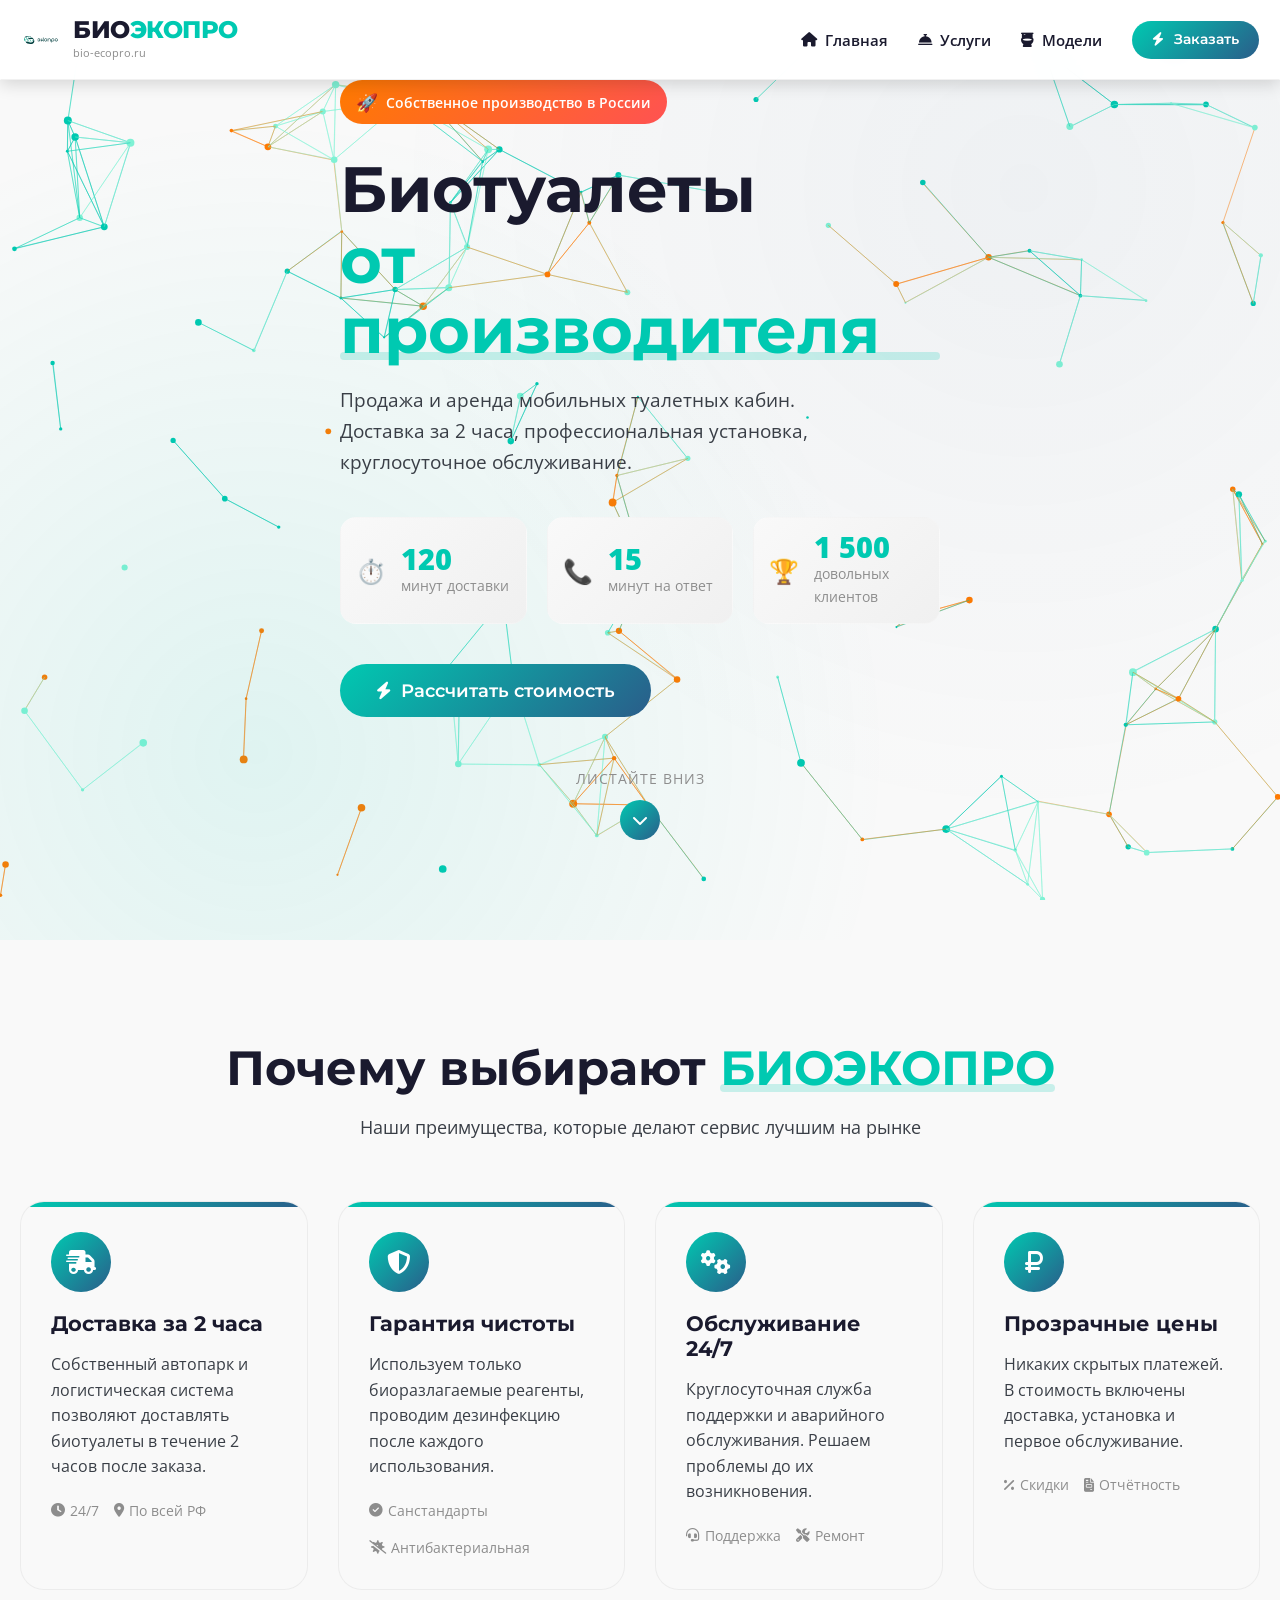
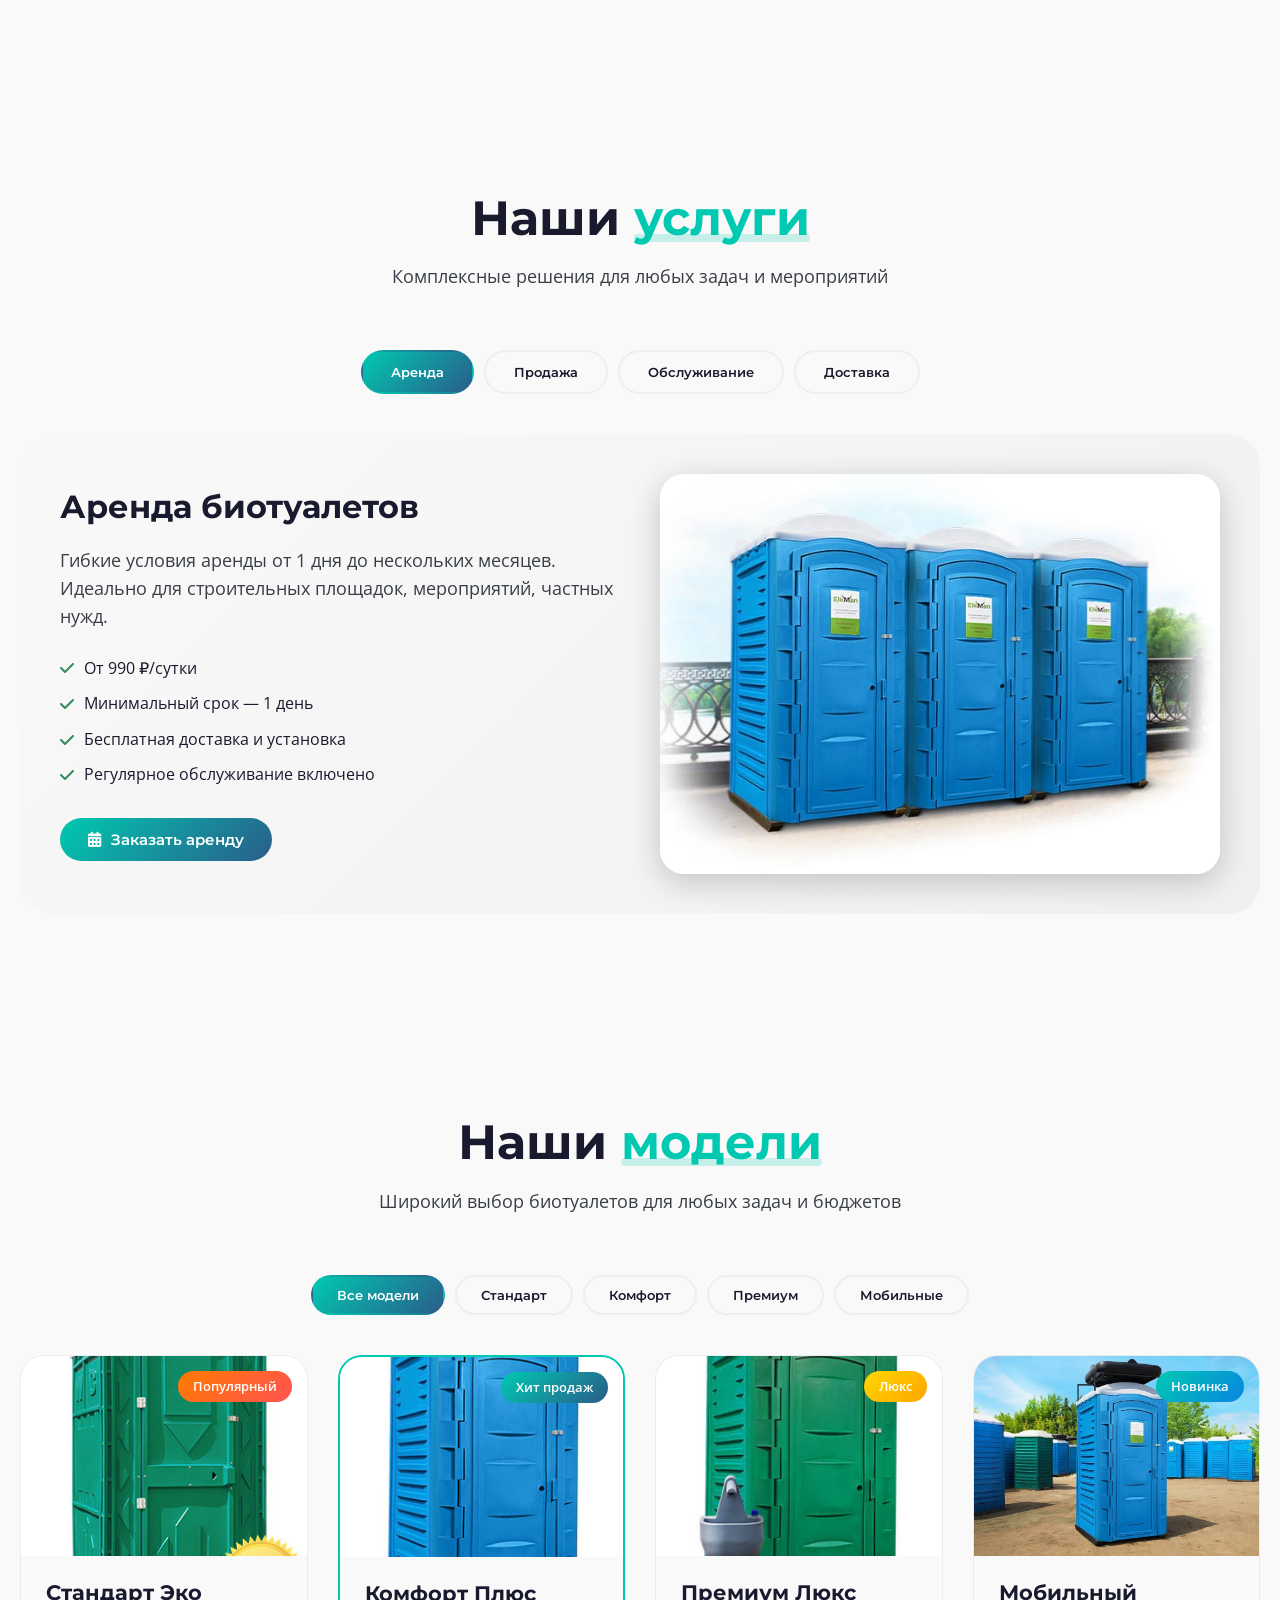
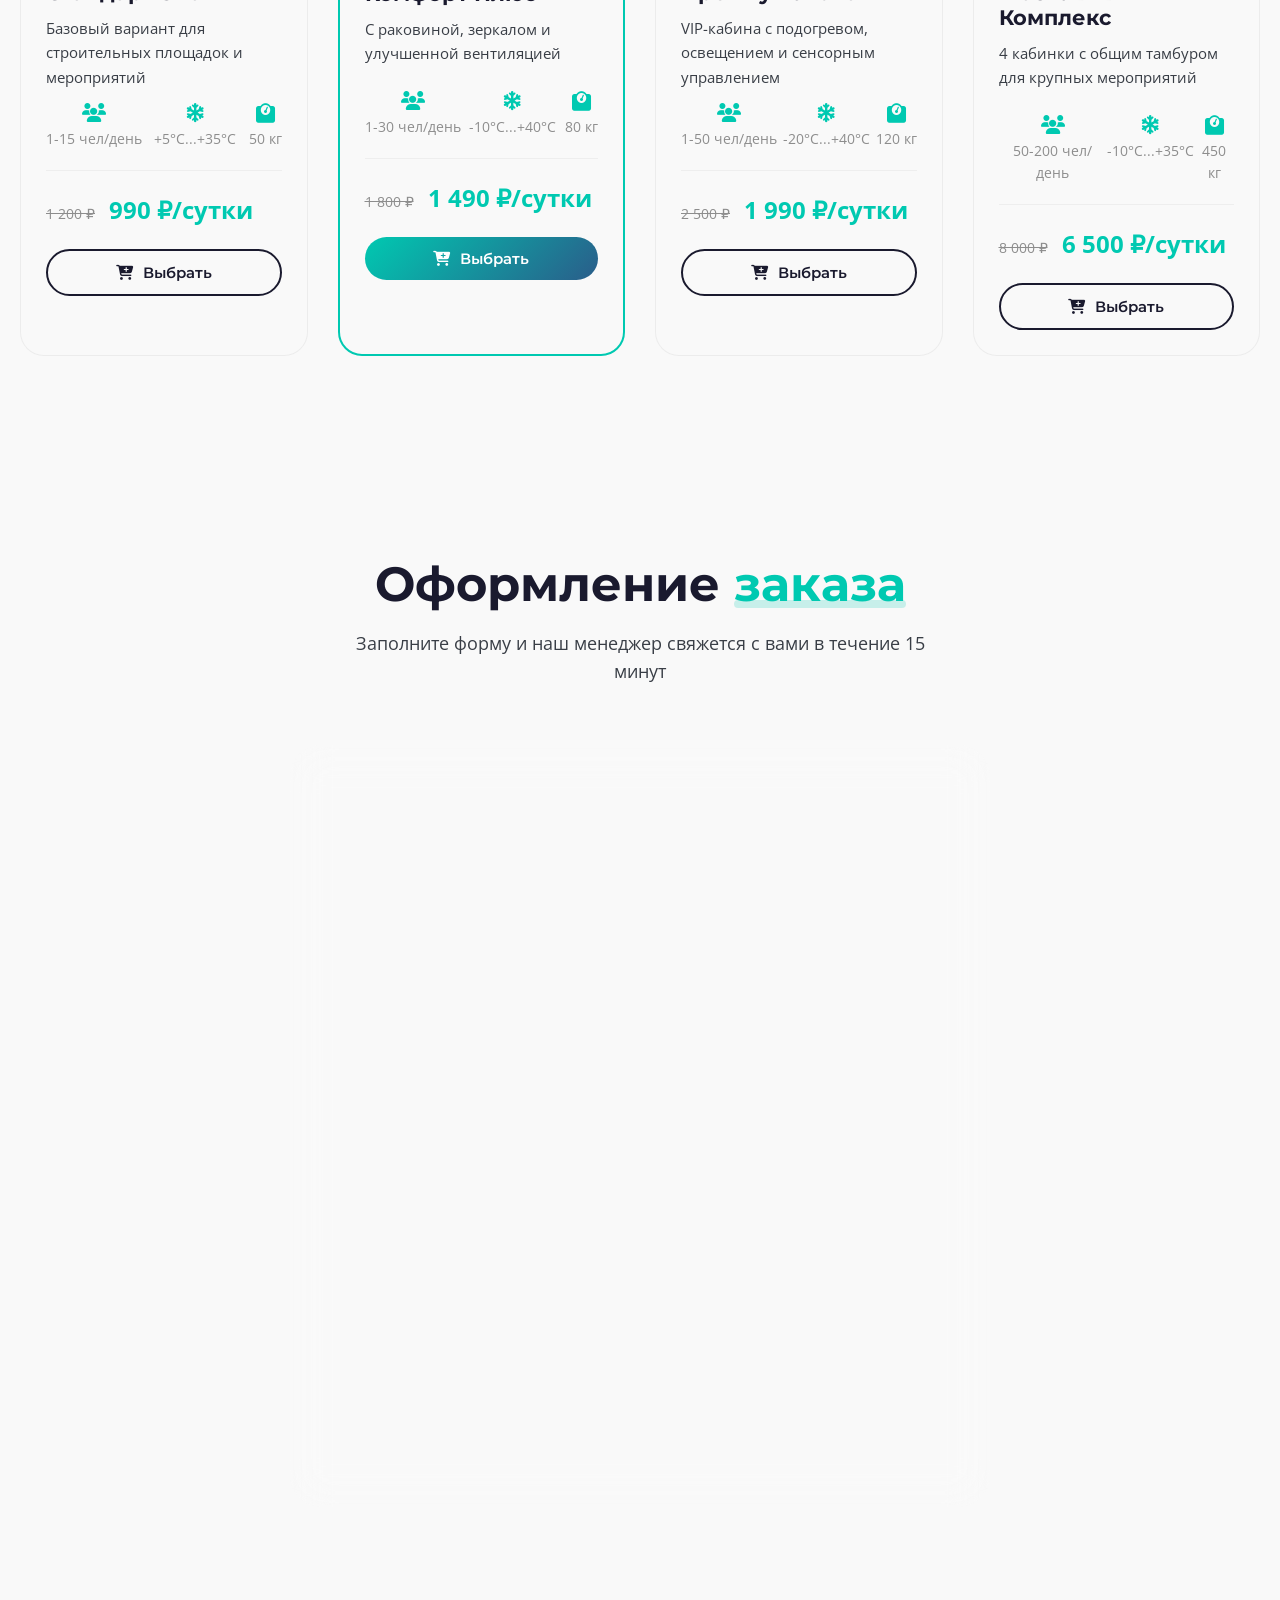
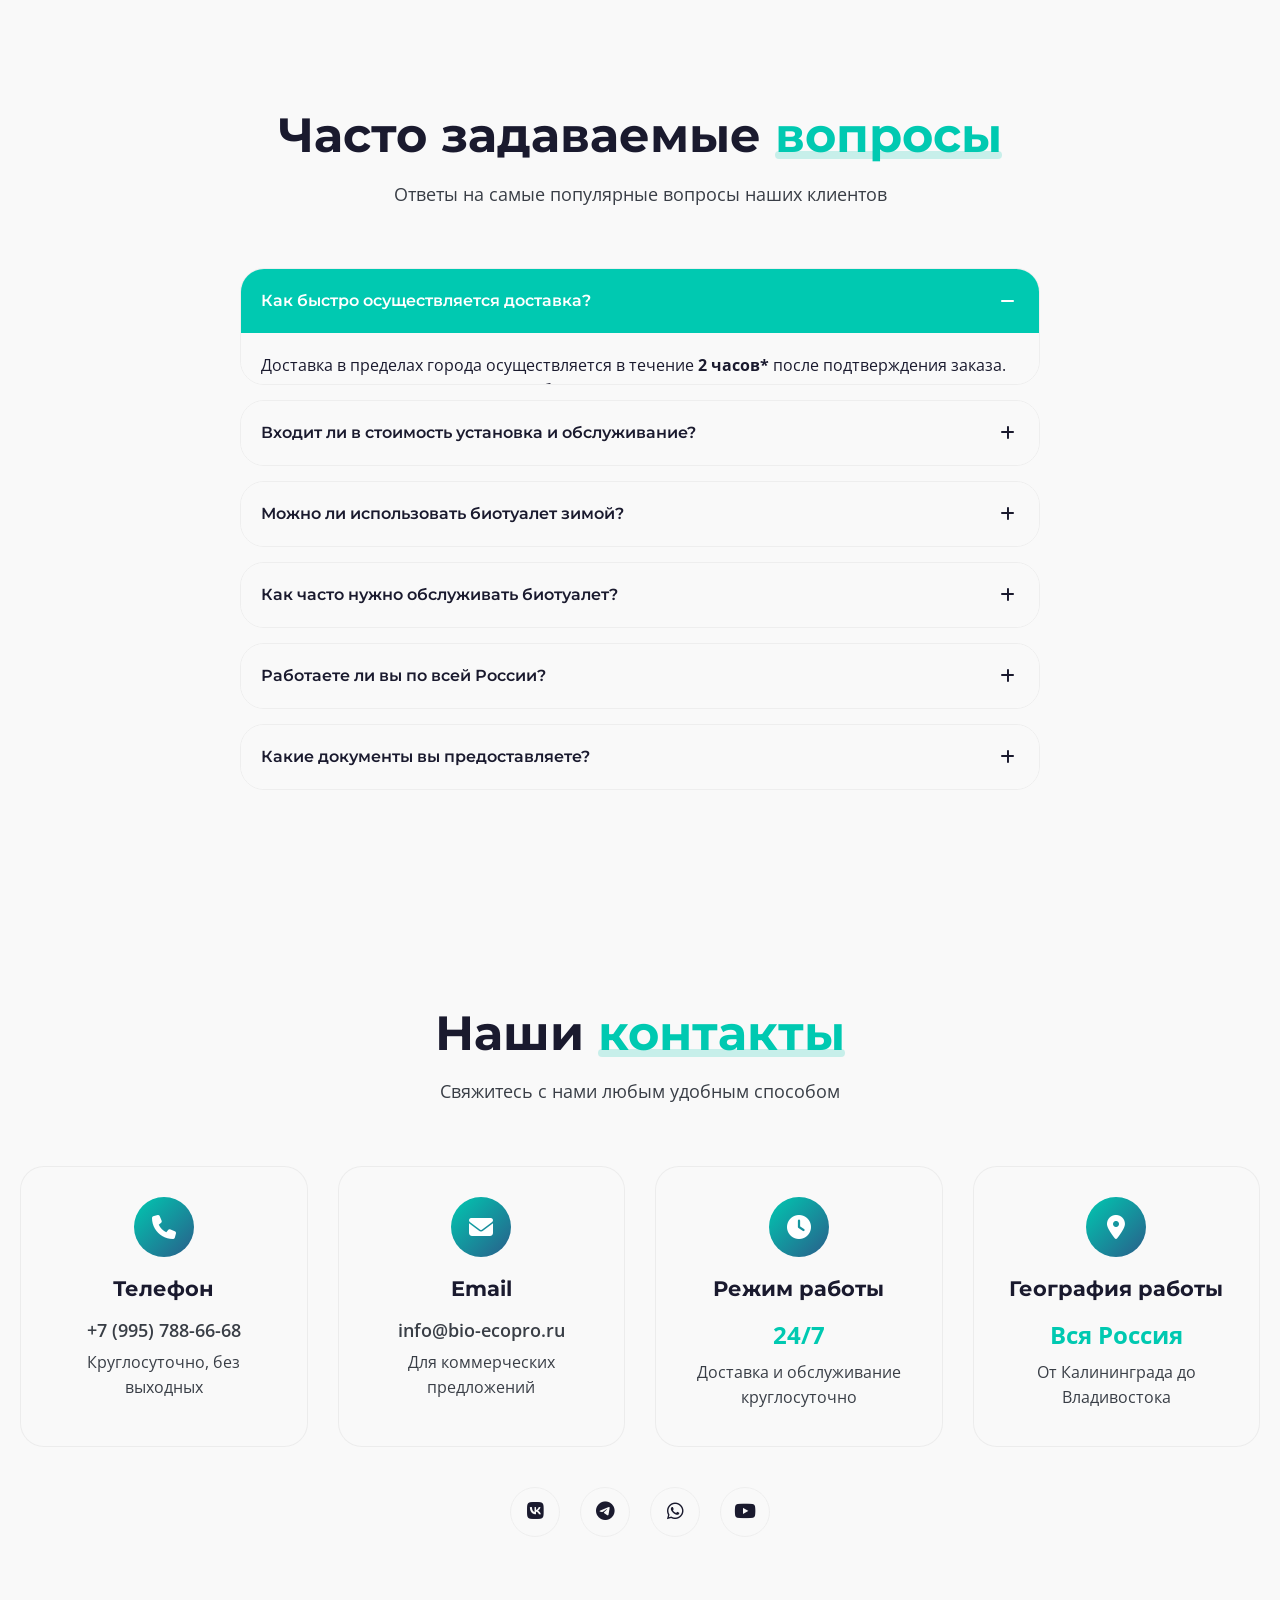
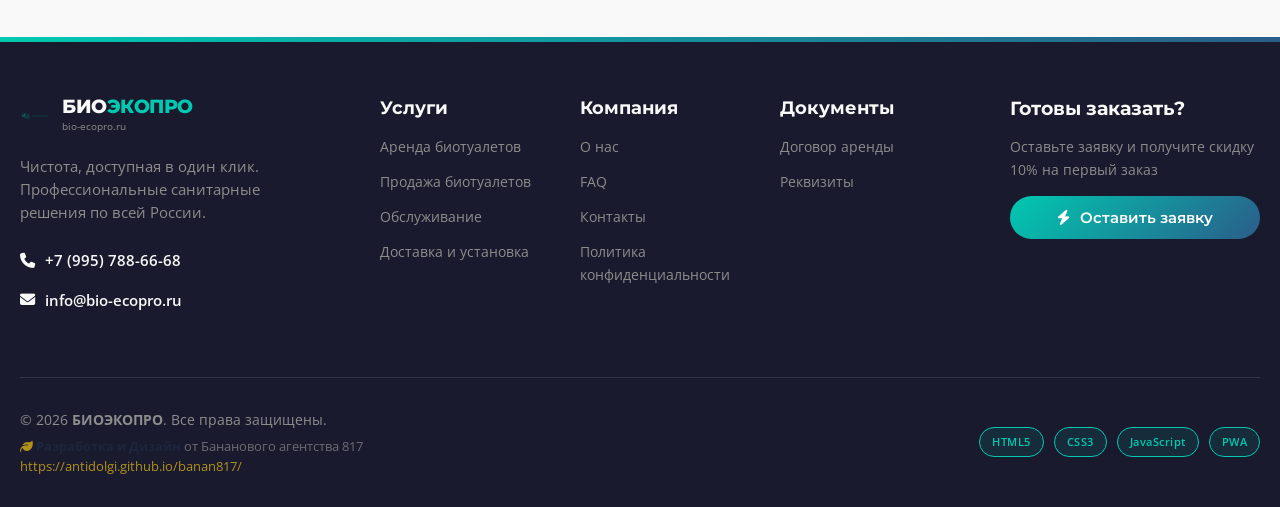
==== index.html @ 4517bd53 "Add files via upload" ====
<!DOCTYPE html>
<html lang="ru" data-theme="light">
<head>
    <meta charset="UTF-8">
    <meta name="viewport" content="width=device-width, initial-scale=1.0">
    <title>БИОЭКОПРО — Аренда и продажа биотуалетов с доставкой по всей России</title>
    <meta name="description" content="Профессиональная аренда и продажа биотуалетов. Собственное производство, доставка, установка и обслуживание. Работаем по всей РФ, круглосуточная поддержка.">
    <meta name="keywords" content="биотуалет, аренда биотуалета, продажа биотуалетов, БИОЭКОПРО, Москва, доставка">
    
    <!-- Preload критичных ресурсов -->
    <link rel="preload" href="style.css" as="style">
    <link rel="preload" href="script.js" as="script">
    
    <!-- CSS -->
    <link rel="stylesheet" href="style.css">
    
    <!-- Иконки Font Awesome -->
    <link rel="stylesheet" href="https://cdnjs.cloudflare.com/ajax/libs/font-awesome/6.4.0/css/all.min.css">
    
    <!-- Шрифты Google -->
    <link rel="preconnect" href="https://fonts.googleapis.com">
    <link rel="preconnect" href="https://fonts.gstatic.com" crossorigin>
    <link href="https://fonts.googleapis.com/css2?family=Montserrat:wght@400;500;600;700;800&family=Open+Sans:wght@400;500;600&display=swap" rel="stylesheet">
    
    <!-- Favicon -->
    <link rel="icon" href="assets/images/favicon.svg" type="image/svg+xml">
    
    <!-- Open Graph для соцсетей -->
    <meta property="og:title" content="БИОЭКОПРО — Профессиональные биотуалеты">
    <meta property="og:description" content="Производство, продажа и аренда биотуалетов. Доставка за 2 часа, установка, обслуживание.">
    <meta property="og:image" content="https://bio-ecopro.ru/assets/images/social-preview.jpg">
    <meta property="og:url" content="https://bio-ecopro.ru">
    <meta property="og:type" content="website">
    
    <!-- Twitter Card -->
    <meta name="twitter:card" content="summary_large_image">
    <meta name="twitter:title" content="БИОЭКОПРО — Аренда биотуалетов">
    <meta name="twitter:description" content="Профессиональные санитарные решения для бизнеса и мероприятий">
    
    <!-- No-JS fallback -->
    <noscript>
        <style>
            .js-required { display: none; }
            .no-js-message {
                display: block;
                background: linear-gradient(135deg, #00C9B1, #2A5D8A);
                color: white;
                padding: 20px;
                text-align: center;
                border-radius: 10px;
                margin: 20px 0;
                animation: pulse 2s infinite;
            }
        </style>
    </noscript>
    
    <!-- Schema.org микроразметка -->
    <script type="application/ld+json">
    {
        "@context": "https://schema.org",
        "@type": "LocalBusiness",
        "name": "БИОЭКОПРО",
        "url": "https://bio-ecopro.ru",
        "logo": "https://bio-ecopro.ru/assets/images/logo.svg",
        "description": "Аренда и продажа профессиональных биотуалетов с доставкой по всей России",
        "address": {
            "@type": "PostalAddress",
            "addressCountry": "RU",
            "addressLocality": "Москва"
        },
        "openingHours": "24/7",
        "telephone": "+7 (995) 788-66-68",
        "priceRange": "₽₽",
        "sameAs": [
            "https://vk.com/bioecopro",
            "https://t.me/bioecopro_bot"
        ]
    }
    </script>
</head>
<body>
    <!-- Частицы в фоне -->
    <div class="particles-container">
        <canvas id="particles-canvas"></canvas>
    </div>
    
    <!-- Переключатель темы -->
    <button class="theme-toggle" aria-label="Переключить светлую/тёмную тему">
        <i class="fas fa-moon"></i>
        <i class="fas fa-sun"></i>
    </button>
    
    <!-- Мобильное меню -->
    <div class="mobile-menu-overlay" id="mobileMenuOverlay"></div>
    
    <!-- Главная навигация -->
    <nav class="navbar glass-effect">
        <div class="container">
            <a href="#hero" class="logo">
                <div class="logo-icon">
                    <img src="assets/images/logo.svg" alt="БИОЭКОПРО" width="40" height="40">
                </div>
                <div class="logo-text">
                    <span class="logo-main">БИО<span class="logo-accent">ЭКОПРО</span></span>
                    <span class="logo-domain">bio-ecopro.ru</span>
                </div>
            </a>
            
            <div class="nav-links">
                <a href="#hero" class="nav-link" data-hover="Главная">
                    <i class="fas fa-home"></i> Главная
                </a>
                <a href="#services" class="nav-link" data-hover="Услуги">
                    <i class="fas fa-concierge-bell"></i> Услуги
                </a>
                <a href="#models" class="nav-link" data-hover="Модели">
                    <i class="fas fa-toilet"></i> Модели
                </a>
                <a href="#order" class="btn btn-primary btn-sm pulse-glow">
                    <i class="fas fa-bolt"></i> Заказать
                </a>
            </div>
            
            <button class="menu-toggle" id="menuToggle" aria-label="Открыть меню" aria-expanded="false">
                <span class="hamburger"></span>
            </button>
        </div>
    </nav>

    <!-- Hero секция -->
    <section id="hero" class="hero-section parallax-section">
        <div class="hero-background">
            <div class="parallax-layer" data-depth="0.1"></div>
            <div class="parallax-layer" data-depth="0.3"></div>
        </div>
        
        <div class="container">
            <div class="hero-content">
                <div class="hero-badge">
                    <span class="badge-icon">🚀</span>
                    <span class="badge-text">Собственное производство в России</span>
                </div>
                
                <h1 class="hero-title">
                    <span class="hero-title-line">Биотуалеты</span>
                    <span class="hero-title-line accent">от производителя</span>
                </h1>
                
                <p class="hero-subtitle">
                    Продажа и аренда мобильных туалетных кабин. Доставка за 2 часа, профессиональная установка, круглосуточное обслуживание.
                </p>
                
                <div class="hero-stats">
                    <div class="stat">
                        <div class="stat-icon">⏱️</div>
                        <div class="stat-content">
                            <div class="stat-number" data-count="120">0</div>
                            <div class="stat-label">минут доставки</div>
                        </div>
                    </div>
                    <div class="stat">
                        <div class="stat-icon">📞</div>
                        <div class="stat-content">
                            <div class="stat-number" data-count="15">0</div>
                            <div class="stat-label">минут на ответ</div>
                        </div>
                    </div>
                    <div class="stat">
                        <div class="stat-icon">🏆</div>
                        <div class="stat-content">
                            <div class="stat-number" data-count="1500">0</div>
                            <div class="stat-label">довольных клиентов</div>
                        </div>
                    </div>
                </div>
                
                <div class="hero-actions">
                    <button class="btn btn-primary btn-lg pulse-once" onclick="scrollToSection('order')">
                        <i class="fas fa-bolt"></i> Рассчитать стоимость
                    </button>
                </div>
                
                <div class="hero-scroll">
                    <div class="scroll-text">Листайте вниз</div>
                    <div class="scroll-icon">
                        <i class="fas fa-chevron-down"></i>
                    </div>
                </div>
            </div>
        </div>
    </section>

    <!-- Преимущества -->
    <section id="advantages" class="advantages-section">
        <div class="container">
            <div class="section-header">
                <h2 class="section-title">Почему выбирают <span class="accent">БИОЭКОПРО</span></h2>
                <p class="section-subtitle">Наши преимущества, которые делают сервис лучшим на рынке</p>
            </div>
            
            <div class="advantages-grid">
                <div class="advantage-card">
                    <div class="advantage-icon">
                        <i class="fas fa-truck-fast"></i>
                    </div>
                    <h3>Доставка за 2 часа</h3>
                    <p>Собственный автопарк и логистическая система позволяют доставлять биотуалеты в течение 2 часов после заказа.</p>
                    <div class="advantage-meta">
                        <span class="meta-item"><i class="fas fa-clock"></i> 24/7</span>
                        <span class="meta-item"><i class="fas fa-map-marker-alt"></i> По всей РФ</span>
                    </div>
                </div>
                
                <div class="advantage-card">
                    <div class="advantage-icon">
                        <i class="fas fa-shield-alt"></i>
                    </div>
                    <h3>Гарантия чистоты</h3>
                    <p>Используем только биоразлагаемые реагенты, проводим дезинфекцию после каждого использования.</p>
                    <div class="advantage-meta">
                        <span class="meta-item"><i class="fas fa-check-circle"></i> Санстандарты</span>
                        <span class="meta-item"><i class="fas fa-virus-slash"></i> Антибактериальная</span>
                    </div>
                </div>
                
                <div class="advantage-card">
                    <div class="advantage-icon">
                        <i class="fas fa-cogs"></i>
                    </div>
                    <h3>Обслуживание 24/7</h3>
                    <p>Круглосуточная служба поддержки и аварийного обслуживания. Решаем проблемы до их возникновения.</p>
                    <div class="advantage-meta">
                        <span class="meta-item"><i class="fas fa-headset"></i> Поддержка</span>
                        <span class="meta-item"><i class="fas fa-tools"></i> Ремонт</span>
                    </div>
                </div>
                
                <div class="advantage-card">
                    <div class="advantage-icon">
                        <i class="fas fa-ruble-sign"></i>
                    </div>
                    <h3>Прозрачные цены</h3>
                    <p>Никаких скрытых платежей. В стоимость включены доставка, установка и первое обслуживание.</p>
                    <div class="advantage-meta">
                        <span class="meta-item"><i class="fas fa-percent"></i> Скидки</span>
                        <span class="meta-item"><i class="fas fa-file-invoice"></i> Отчётность</span>
                    </div>
                </div>
            </div>
        </div>
    </section>

    <!-- Услуги -->
    <section id="services" class="services-section">
        <div class="container">
            <div class="section-header">
                <h2 class="section-title">Наши <span class="accent">услуги</span></h2>
                <p class="section-subtitle">Комплексные решения для любых задач и мероприятий</p>
            </div>
            
            <div class="services-tabs">
                <button class="service-tab active" data-service="rent">Аренда</button>
                <button class="service-tab" data-service="sale">Продажа</button>
                <button class="service-tab" data-service="service">Обслуживание</button>
                <button class="service-tab" data-service="delivery">Доставка</button>
            </div>
            
            <div class="services-content">
                <div class="service-content active" id="rent-content">
                    <div class="service-info">
                        <h3>Аренда биотуалетов</h3>
                        <p>Гибкие условия аренды от 1 дня до нескольких месяцев. Идеально для строительных площадок, мероприятий, частных нужд.</p>
                        <ul class="service-features">
                            <li><i class="fas fa-check"></i> От 990 ₽/сутки</li>
                            <li><i class="fas fa-check"></i> Минимальный срок — 1 день</li>
                            <li><i class="fas fa-check"></i> Бесплатная доставка и установка</li>
                            <li><i class="fas fa-check"></i> Регулярное обслуживание включено</li>
                        </ul>
                        <button class="btn btn-primary" onclick="scrollToSection('order')">
                            <i class="fas fa-calendar-alt"></i> Заказать аренду
                        </button>
                    </div>
                    <div class="service-image">
                        <img src="assets/images/service-rent.jpg" alt="Аренда биотуалетов" loading="lazy">
                    </div>
                </div>
                
                <div class="service-content" id="sale-content">
                    <div class="service-info">
                        <h3>Продажа биотуалетов</h3>
                        <p>Продажа новых и б/у биотуалетов. Гарантия 1 год, помощь в выборе модели, обучение персонала.</p>
                        <ul class="service-features">
                            <li><i class="fas fa-check"></i> От 25 000 ₽</li>
                            <li><i class="fas fa-check"></i> Гарантия 12 месяцев</li>
                            <li><i class="fas fa-check"></i> Бесплатная консультация</li>
                            <li><i class="fas fa-check"></i> Обучение обслуживанию</li>
                        </ul>
                        <button class="btn btn-primary" onclick="scrollToSection('order')">
                            <i class="fas fa-shopping-cart"></i> Купить
                        </button>
                    </div>
                    <div class="service-image">
                        <img src="assets/images/service-sale.jpg" alt="Продажа биотуалетов" loading="lazy">
                    </div>
                </div>
                
                <div class="service-content" id="service-content">
                    <div class="service-info">
                        <h3>Профессиональное обслуживание</h3>
                        <p>Регулярная очистка, дезинфекция, заправка реагентами. Работаем по графику или по вызову.</p>
                        <ul class="service-features">
                            <li><i class="fas fa-check"></i> От 500 ₽/очистка</li>
                            <li><i class="fas fa-check"></i> Круглосуточный выезд</li>
                            <li><i class="fas fa-check"></i> Используем биоразлагаемые реагенты</li>
                            <li><i class="fas fa-check"></i> Отчёт о проведённых работах</li>
                        </ul>
                        <button class="btn btn-primary" onclick="scrollToSection('order')">
                            <i class="fas fa-concierge-bell"></i> Заказать обслуживание
                        </button>
                    </div>
                    <div class="service-image">
                        <img src="assets/images/service-maintenance.jpg" alt="Обслуживание биотуалетов" loading="lazy">
                    </div>
                </div>
                
                <div class="service-content" id="delivery-content">
                    <div class="service-info">
                        <h3>Доставка и установка</h3>
                        <p>Быстрая доставка в любую точку города. Профессиональная установка на ровную поверхность.</p>
                        <ul class="service-features">
                            <li><i class="fas fa-check"></i> От 1 500 ₽</li>
                            <li><i class="fas fa-check"></i> В течение 2 часов</li>
                            <li><i class="fas fa-check"></i> Установка включена</li>
                            <li><i class="fas fa-check"></i> Круглосуточно</li>
                        </ul>
                        <button class="btn btn-primary" onclick="scrollToSection('order')">
                            <i class="fas fa-truck"></i> Заказать доставку
                        </button>
                    </div>
                    <div class="service-image">
                        <img src="assets/images/service-delivery.jpg" alt="Доставка биотуалетов" loading="lazy">
                    </div>
                </div>
            </div>
        </div>
    </section>

    <!-- Модели -->
    <section id="models" class="models-section">
        <div class="container">
            <div class="section-header">
                <h2 class="section-title">Наши <span class="accent">модели</span></h2>
                <p class="section-subtitle">Широкий выбор биотуалетов для любых задач и бюджетов</p>
            </div>
            
            <div class="models-filter">
                <button class="filter-btn active" data-filter="all">Все модели</button>
                <button class="filter-btn" data-filter="standard">Стандарт</button>
                <button class="filter-btn" data-filter="comfort">Комфорт</button>
                <button class="filter-btn" data-filter="premium">Премиум</button>
                <button class="filter-btn" data-filter="mobile">Мобильные</button>
            </div>
            
            <div class="models-grid">
                <div class="model-card" data-category="standard">
                    <div class="model-badge popular">Популярный</div>
                    <div class="model-image">
                        <img src="assets/images/model-standard.jpg" alt="Стандартный биотуалет" loading="lazy">
                    </div>
                    <div class="model-info">
                        <h3>Стандарт Эко</h3>
                        <p class="model-desc">Базовый вариант для строительных площадок и мероприятий</p>
                        <div class="model-features">
                            <span><i class="fas fa-users"></i> 1-15 чел/день</span>
                            <span><i class="fas fa-snowflake"></i> +5°C...+35°C</span>
                            <span><i class="fas fa-weight"></i> 50 кг</span>
                        </div>
                        <div class="model-price">
                            <span class="price-old">1 200 ₽</span>
                            <span class="price-current">990 ₽/сутки</span>
                        </div>
                        <button class="btn btn-outline btn-block" onclick="selectModel('Стандарт Эко')">
                            <i class="fas fa-cart-plus"></i> Выбрать
                        </button>
                    </div>
                </div>
                
                <div class="model-card featured" data-category="comfort">
                    <div class="model-badge hit">Хит продаж</div>
                    <div class="model-image">
                        <img src="assets/images/model-comfort.jpg" alt="Комфорт биотуалет" loading="lazy">
                    </div>
                    <div class="model-info">
                        <h3>Комфорт Плюс</h3>
                        <p class="model-desc">С раковиной, зеркалом и улучшенной вентиляцией</p>
                        <div class="model-features">
                            <span><i class="fas fa-users"></i> 1-30 чел/день</span>
                            <span><i class="fas fa-snowflake"></i> -10°C...+40°C</span>
                            <span><i class="fas fa-weight"></i> 80 кг</span>
                        </div>
                        <div class="model-price">
                            <span class="price-old">1 800 ₽</span>
                            <span class="price-current">1 490 ₽/сутки</span>
                        </div>
                        <button class="btn btn-primary btn-block" onclick="selectModel('Комфорт Плюс')">
                            <i class="fas fa-cart-plus"></i> Выбрать
                        </button>
                    </div>
                </div>
                
                <div class="model-card" data-category="premium">
                    <div class="model-badge luxury">Люкс</div>
                    <div class="model-image">
                        <img src="assets/images/model-premium.jpg" alt="Премиум биотуалет" loading="lazy">
                    </div>
                    <div class="model-info">
                        <h3>Премиум Люкс</h3>
                        <p class="model-desc">VIP-кабина с подогревом, освещением и сенсорным управлением</p>
                        <div class="model-features">
                            <span><i class="fas fa-users"></i> 1-50 чел/день</span>
                            <span><i class="fas fa-snowflake"></i> -20°C...+40°C</span>
                            <span><i class="fas fa-weight"></i> 120 кг</span>
                        </div>
                        <div class="model-price">
                            <span class="price-old">2 500 ₽</span>
                            <span class="price-current">1 990 ₽/сутки</span>
                        </div>
                        <button class="btn btn-outline btn-block" onclick="selectModel('Премиум Люкс')">
                            <i class="fas fa-cart-plus"></i> Выбрать
                        </button>
                    </div>
                </div>
                
                <div class="model-card" data-category="mobile">
                    <div class="model-badge new">Новинка</div>
                    <div class="model-image">
                        <img src="assets/images/model-mobile.jpg" alt="Мобильный комплекс" loading="lazy">
                    </div>
                    <div class="model-info">
                        <h3>Мобильный Комплекс</h3>
                        <p class="model-desc">4 кабинки с общим тамбуром для крупных мероприятий</p>
                        <div class="model-features">
                            <span><i class="fas fa-users"></i> 50-200 чел/день</span>
                            <span><i class="fas fa-snowflake"></i> -10°C...+35°C</span>
                            <span><i class="fas fa-weight"></i> 450 кг</span>
                        </div>
                        <div class="model-price">
                            <span class="price-old">8 000 ₽</span>
                            <span class="price-current">6 500 ₽/сутки</span>
                        </div>
                        <button class="btn btn-outline btn-block" onclick="selectModel('Мобильный Комплекс')">
                            <i class="fas fa-cart-plus"></i> Выбрать
                        </button>
                    </div>
                </div>
            </div>
        </div>
    </section>

    <!-- Форма заказа -->
    <section id="order" class="order-section">
        <div class="container">
            <div class="section-header">
                <h2 class="section-title">Оформление <span class="accent">заказа</span></h2>
                <p class="section-subtitle">Заполните форму и наш менеджер свяжется с вами в течение 15 минут</p>
            </div>
            
            <div class="order-form-container glass-effect">
                <form id="orderForm" novalidate>
                    <div class="form-grid">
                        <div class="form-group floating-label">
                            <input type="text" id="orderName" name="name" required pattern="[А-Яа-яЁё\s]{2,}">
                            <label for="orderName"><i class="fas fa-user"></i> Ваше имя</label>
                            <div class="form-helper">Минимум 2 буквы</div>
                        </div>
                        
                        <div class="form-group floating-label">
                            <input type="tel" id="orderPhone" name="phone" required pattern="\+7\s?[\(]?\d{3}[\)]?\s?\d{3}[\-]?\d{2}[\-]?\d{2}">
                            <label for="orderPhone"><i class="fas fa-phone"></i> Телефон</label>
                            <div class="form-helper">Формат: +7 (999) 123-45-67</div>
                        </div>
                        
                        <div class="form-group floating-label">
                            <input type="email" id="orderEmail" name="email" required>
                            <label for="orderEmail"><i class="fas fa-envelope"></i> Email</label>
                            <div class="form-helper">Для отправки деталей заказа</div>
                        </div>
                        
                        <div class="form-group floating-label">
                            <select id="orderCity" name="city" required>
                                <option value=""></option>
                                <option value="Москва">Москва</option>
                                <option value="Санкт-Петербург">Санкт-Петербург</option>
                                <option value="Екатеринбург">Екатеринбург</option>
                                <option value="Другой">Другой город</option>
                            </select>
                            <label for="orderCity"><i class="fas fa-map-marker-alt"></i> Город</label>
                        </div>
                    </div>
                    
                    <div class="form-group floating-label">
                        <textarea id="orderMessage" name="message" rows="3" placeholder=" "></textarea>
                        <label for="orderMessage"><i class="fas fa-comment-dots"></i> Дополнительные пожелания</label>
                        <div class="char-counter">
                            <span id="charCount">0</span>/500 символов
                        </div>
                    </div>

                    <!-- Капча: простое сложение с эмодзи -->
                    <div class="form-group captcha-group">
                        <label class="captcha-label">Проверка: <span id="captchaQuestion"></span></label>
                        <input type="text" id="captchaAnswer" name="captcha" required placeholder="Введите число" class="captcha-input">
                        <input type="hidden" id="captchaResult" name="captcha_result">
                        <div class="form-helper">Решите пример, чтобы подтвердить, что вы не робот</div>
                    </div>
                    
                    <div class="form-group">
                        <label class="checkbox-label">
                            <input type="checkbox" id="orderAgreement" name="agreement" required>
                            <span class="checkmark"></span>
                            <span>Я соглашаюсь с <a href="#" onclick="openPrivacyModal(); return false;">политикой конфиденциальности</a> и даю согласие на обработку персональных данных</span>
                        </label>
                    </div>
                    
                    <div class="form-actions">
                        <button type="submit" class="btn btn-primary btn-block btn-submit">
                            <span class="btn-text">
                                <i class="fas fa-paper-plane"></i> Отправить заявку
                            </span>
                            <div class="btn-loading">
                                <div class="spinner"></div>
                                <span>Отправка...</span>
                            </div>
                        </button>
                    </div>
                </form>
            </div>
        </div>
    </section>

    <!-- FAQ -->
    <section id="faq" class="faq-section">
        <div class="container">
            <div class="section-header">
                <h2 class="section-title">Часто задаваемые <span class="accent">вопросы</span></h2>
                <p class="section-subtitle">Ответы на самые популярные вопросы наших клиентов</p>
            </div>
            
            <div class="faq-container">
                <div class="faq-item">
                    <button class="faq-question" aria-expanded="false">
                        <span class="question-text">Как быстро осуществляется доставка?</span>
                        <span class="question-icon">
                            <i class="fas fa-plus"></i>
                            <i class="fas fa-minus"></i>
                        </span>
                    </button>
                    <div class="faq-answer">
                        <p>Доставка в пределах города осуществляется в течение <strong>2 часов*</strong> после подтверждения заказа. Для пригорода — до 4 часов. Мы работаем круглосуточно, 7 дней в неделю.</p>
                    </div>
                </div>
                
                <div class="faq-item">
                    <button class="faq-question" aria-expanded="false">
                        <span class="question-text">Входит ли в стоимость установка и обслуживание?</span>
                        <span class="question-icon">
                            <i class="fas fa-plus"></i>
                            <i class="fas fa-minus"></i>
                        </span>
                    </button>
                    <div class="faq-answer">
                        <p>Да, в стоимость аренды включены: <strong>доставка, профессиональная установка на ровную поверхность и первое обслуживание</strong>. Дальнейшее обслуживание оплачивается отдельно или можно включить в пакет.</p>
                    </div>
                </div>
                
                <div class="faq-item">
                    <button class="faq-question" aria-expanded="false">
                        <span class="question-text">Можно ли использовать биотуалет зимой?</span>
                        <span class="question-icon">
                            <i class="fas fa-plus"></i>
                            <i class="fas fa-minus"></i>
                        </span>
                    </button>
                    <div class="faq-answer">
                        <p>Да, мы предоставляем <strong>зимние модели с утеплением и антифризными добавками</strong>, которые работают при температуре до -20°C. Также доступна опция подогрева.</p>
                    </div>
                </div>
                
                <div class="faq-item">
                    <button class="faq-question" aria-expanded="false">
                        <span class="question-text">Как часто нужно обслуживать биотуалет?</span>
                        <span class="question-icon">
                            <i class="fas fa-plus"></i>
                            <i class="fas fa-minus"></i>
                        </span>
                    </button>
                    <div class="faq-answer">
                        <p>Частота обслуживания зависит от нагрузки:
                            <ul>
                                <li>1-10 чел/день — каждые 5-7 дней</li>
                                <li>10-30 чел/день — каждые 3-4 дня</li>
                                <li>30+ чел/день — каждые 1-2 дня</li>
                            </ul>
                            Мы можем настроить индивидуальный график обслуживания.
                        </p>
                    </div>
                </div>
                
                <div class="faq-item">
                    <button class="faq-question" aria-expanded="false">
                        <span class="question-text">Работаете ли вы по всей России?</span>
                        <span class="question-icon">
                            <i class="fas fa-plus"></i>
                            <i class="fas fa-minus"></i>
                        </span>
                    </button>
                    <div class="faq-answer">
                        <p>Да, мы работаем <strong>по всей территории Российской Федерации</strong>. Для отдаленных регионов сроки доставки рассчитываются индивидуально. Стоимость доставки в регионы зависит от удаленности.</p>
                    </div>
                </div>
                
                <div class="faq-item">
                    <button class="faq-question" aria-expanded="false">
                        <span class="question-text">Какие документы вы предоставляете?</span>
                        <span class="question-icon">
                            <i class="fas fa-plus"></i>
                            <i class="fas fa-minus"></i>
                        </span>
                    </button>
                    <div class="faq-answer">
                        <p>Мы предоставляем полный пакет документов: <strong>договор аренды/продажи, акт приема-передачи, накладные, счета на оплату, закрывающие акты</strong>. Работаем с НДС и без НДС.</p>
                    </div>
                </div>
            </div>
        </div>
    </section>

    <!-- Контакты -->
    <section id="contacts" class="contacts-section">
        <div class="container">
            <div class="section-header">
                <h2 class="section-title">Наши <span class="accent">контакты</span></h2>
                <p class="section-subtitle">Свяжитесь с нами любым удобным способом</p>
            </div>
            
            <div class="contacts-grid">
                <div class="contact-card">
                    <div class="contact-icon">
                        <i class="fas fa-phone"></i>
                    </div>
                    <h3>Телефон</h3>
                    <div class="contact-info">
                        <a href="tel:+79957886668" class="contact-link">+7 (995) 788-66-68</a>
                        <p>Круглосуточно, без выходных</p>
                    </div>
                </div>
                
                <div class="contact-card">
                    <div class="contact-icon">
                        <i class="fas fa-envelope"></i>
                    </div>
                    <h3>Email</h3>
                    <div class="contact-info">
                        <a href="mailto:info@bio-ecopro.ru" class="contact-link">info@bio-ecopro.ru</a>
                        <p>Для коммерческих предложений</p>
                    </div>
                </div>
                
                <div class="contact-card">
                    <div class="contact-icon">
                        <i class="fas fa-clock"></i>
                    </div>
                    <h3>Режим работы</h3>
                    <div class="contact-info">
                        <div class="contact-time">24/7</div>
                        <p>Доставка и обслуживание круглосуточно</p>
                    </div>
                </div>
                
                <div class="contact-card">
                    <div class="contact-icon">
                        <i class="fas fa-map-marker-alt"></i>
                    </div>
                    <h3>География работы</h3>
                    <div class="contact-info">
                        <div class="contact-region">Вся Россия</div>
                        <p>От Калининграда до Владивостока</p>
                    </div>
                </div>
            </div>
            
            <div class="social-links">
                <a href="https://vk.com/bioecopro" class="social-link" target="_blank" rel="noopener" aria-label="ВКонтакте">
                    <i class="fab fa-vk"></i>
                </a>
                <a href="https://t.me/bioecopro_bot" class="social-link" target="_blank" rel="noopener" aria-label="Telegram">
                    <i class="fab fa-telegram"></i>
                </a>
                <a href="https://wa.me/79957886668" class="social-link" target="_blank" rel="noopener" aria-label="WhatsApp">
                    <i class="fab fa-whatsapp"></i>
                </a>
                <a href="#" class="social-link" aria-label="YouTube">
                    <i class="fab fa-youtube"></i>
                </a>
            </div>
        </div>
    </section>

    <!-- Футер -->
    <footer class="footer">
        <div class="container">
            <div class="footer-content">
                <div class="footer-info">
                    <a href="#hero" class="footer-logo">
                        <div class="logo-icon small">
                            <img src="assets/images/logo.svg" alt="БИОЭКОПРО" width="30" height="30">
                        </div>
                        <div class="logo-text">
                            <span class="logo-main">БИО<span class="logo-accent">ЭКОПРО</span></span>
                            <span class="logo-domain">bio-ecopro.ru</span>
                        </div>
                    </a>
                    <p class="footer-tagline">Чистота, доступная в один клик. Профессиональные санитарные решения по всей России.</p>
                    <div class="footer-contacts">
                        <a href="tel:+79957886668" class="contact-link">
                            <i class="fas fa-phone"></i> +7 (995) 788-66-68
                        </a>
                        <a href="mailto:info@bio-ecopro.ru" class="contact-link">
                            <i class="fas fa-envelope"></i> info@bio-ecopro.ru
                        </a>
                    </div>
                </div>
                
                <div class="footer-links">
                    <div class="footer-column">
                        <h4>Услуги</h4>
                        <a href="#services" onclick="scrollToSection('services')">Аренда биотуалетов</a>
                        <a href="#services" onclick="scrollToSection('services')">Продажа биотуалетов</a>
                        <a href="#services" onclick="scrollToSection('services')">Обслуживание</a>
                        <a href="#services" onclick="scrollToSection('services')">Доставка и установка</a>
                    </div>
                    
                    <div class="footer-column">
                        <h4>Компания</h4>
                        <a href="#advantages" onclick="scrollToSection('advantages')">О нас</a>
                        <a href="#faq" onclick="scrollToSection('faq')">FAQ</a>
                        <a href="#contacts" onclick="scrollToSection('contacts')">Контакты</a>
                        <a href="#" onclick="openPrivacyModal(); return false;">Политика конфиденциальности</a>
                    </div>
                    
                    <div class="footer-column">
                        <h4>Документы</h4>
                        <a href="#" onclick="openContractModal(); return false;">Договор аренды</a>
                        <a href="#" onclick="openRequisitesModal(); return false;">Реквизиты</a>
                    </div>
                </div>
                
                <div class="footer-cta">
                    <h4>Готовы заказать?</h4>
                    <p>Оставьте заявку и получите скидку 10% на первый заказ</p>
                    <button class="btn btn-primary" onclick="scrollToSection('order')">
                        <i class="fas fa-bolt"></i> Оставить заявку
                    </button>
                </div>
            </div>
            
            <div class="footer-bottom">
                <div class="copyright">
                    <p>&copy; 2026 <strong>БИОЭКОПРО</strong>. Все права защищены.</p>
                    <p class="dev-credit">
                        <i class="fas fa-leaf" style="color: #f1c40f;"></i>
                        <a href="https://antidolgi.github.io/banan817/" target="_blank" style="text-decoration: none; color: #1e2a41; font-weight: bold;">Разработка и Дизайн</a> от Бананового агентства 817
                        <br>
                        <a href="https://antidolgi.github.io/banan817/" target="_blank" style="color: #f1c40f;">https://antidolgi.github.io/banan817/</a>
                    </p>
                </div>
                
                <div class="footer-tech">
                    <span class="tech-badge">HTML5</span>
                    <span class="tech-badge">CSS3</span>
                    <span class="tech-badge">JavaScript</span>
                    <span class="tech-badge">PWA</span>
                </div>
            </div>
        </div>
    </footer>

    <!-- Модальные окна -->
    <div class="modal" id="successModal">
        <div class="modal-content success-animation">
            <div class="success-check">
                <svg class="checkmark" viewBox="0 0 52 52">
                    <circle class="checkmark__circle" cx="26" cy="26" r="25" fill="none"/>
                    <path class="checkmark__check" fill="none" d="M14.1 27.2l7.1 7.2 16.7-16.8"/>
                </svg>
            </div>
            <h3>Заявка принята!</h3>
            <p>Наш менеджер свяжется с вами в течение 15 минут для уточнения деталей заказа.</p>
            <div class="countdown">
                <div class="countdown-number">15</div>
                <div class="countdown-label">минут до звонка</div>
            </div>
            <button class="btn btn-primary" onclick="closeSuccessModal()">
                <i class="fas fa-check"></i> Отлично!
            </button>
        </div>
    </div>
    
    <div class="modal" id="privacyModal">
        <div class="modal-content privacy-content">
            <div class="modal-header">
                <h3>Политика конфиденциальности</h3>
                <button class="modal-close" onclick="closePrivacyModal()">
                    <i class="fas fa-times"></i>
                </button>
            </div>
            <div class="modal-body">
                <p>Настоящая Политика конфиденциальности персональных данных (далее – Политика) действует в отношении всей информации, которую ООО «БИОЭКОПРО» (ИНН 7751384522, ОГРН 1267700059681, Генеральный директор Камалов Роман Монирович) может получить о пользователе во время использования им сайта https://bio-ecopro.ru.</p>
                <p><strong>1. Определение терминов</strong><br>
                1.1. Персональные данные — любая информация, относящаяся к прямо или косвенно определенному или определяемому физическому лицу (субъекту персональных данных).<br>
                1.2. Обработка персональных данных — любое действие с персональными данными.</p>
                <p><strong>2. Цели сбора персональных данных</strong><br>
                Мы собираем и храним только те персональные данные, которые необходимы для оказания услуг: имя, телефон, email, город. Эти данные используются для связи с вами, оформления заказа и информирования о статусе заявки.</p>
                <p><strong>3. Условия обработки</strong><br>
                Обработка осуществляется с согласия пользователя. Мы не передаем персональные данные третьим лицам, кроме случаев, предусмотренных законодательством РФ.</p>
                <p><strong>4. Защита данных</strong><br>
                Мы принимаем необходимые организационные и технические меры для защиты персональных данных от неправомерного доступа.</p>
                <p><strong>5. Заключительные положения</strong><br>
                Пользователь может отозвать свое согласие на обработку персональных данных, направив письмо на info@bio-ecopro.ru. Настоящая Политика действует бессрочно до замены новой версией.</p>
                <p><em>Дата публикации: 09.03.2026</em></p>
            </div>
        </div>
    </div>

    <div class="modal" id="contractModal">
        <div class="modal-content privacy-content">
            <div class="modal-header">
                <h3>Типовой договор аренды биотуалета</h3>
                <button class="modal-close" onclick="closeContractModal()">
                    <i class="fas fa-times"></i>
                </button>
            </div>
            <div class="modal-body">
                <p><strong>ДОГОВОР АРЕНДЫ №_______</strong><br>
                г. Москва                                   «___» __________ 2026 г.</p>
                <p>ООО «БИОЭКОПРО» (ИНН 7751384522, ОГРН 1267700059681), именуемое в дальнейшем «Арендодатель», в лице Генерального директора Камалова Романа Монировича, действующего на основании Устава, с одной стороны, и ______________________________ (ФИО или наименование), именуемое в дальнейшем «Арендатор», с другой стороны, заключили настоящий договор о нижеследующем:</p>
                <p><strong>1. Предмет договора</strong><br>
                1.1. Арендодатель предоставляет Арендатору во временное владение и пользование мобильную туалетную кабину (далее – Оборудование) согласно спецификации (Приложение №1), а Арендатор обязуется принять Оборудование, своевременно вносить арендную плату и вернуть Оборудование в исправном состоянии.</p>
                <p><strong>2. Срок аренды</strong><br>
                2.1. Срок аренды устанавливается с «___»__________2026 г. по «___»__________2026 г. включительно.</p>
                <p><strong>3. Арендная плата</strong><br>
                3.1. Арендная плата составляет _______ рублей в сутки. Общая сумма договора _______ рублей. НДС не облагается.<br>
                3.2. Арендатор вносит предоплату в размере 100% до момента передачи Оборудования.</p>
                <p><strong>4. Права и обязанности сторон</strong><br>
                (Далее идут стандартные пункты: порядок передачи, ответственность, форс-мажор и т.д.)</p>
                <p><strong>5. Реквизиты сторон</strong><br>
                <strong>Арендодатель:</strong> ООО «БИОЭКОПРО», ИНН 7751384522, КПП 775101001, ОГРН 1267700059681, адрес: г. Москва, ...<br>
                <strong>Арендатор:</strong> ______________________________________________</p>
                <p><em>Полный текст договора будет предоставлен при оформлении заказа. Данный документ является ознакомительным.</em></p>
            </div>
        </div>
    </div>

    <div class="modal" id="requisitesModal">
        <div class="modal-content privacy-content">
            <div class="modal-header">
                <h3>Реквизиты компании</h3>
                <button class="modal-close" onclick="closeRequisitesModal()">
                    <i class="fas fa-times"></i>
                </button>
            </div>
            <div class="modal-body">
                <p><strong>ООО «БИОЭКОПРО»</strong></p>
                <p>ИНН: 7751384522<br>
                КПП: 775101001<br>
                ОГРН: 1267700059681<br>
                Дата присвоения ОГРН: 24.02.2026</p>
                <p>Генеральный директор: Камалов Роман Монирович</p>
                <p>Юридический адрес: г. Москва, (уточнить)</p>
                <p>Банковские реквизиты будут предоставлены по запросу.</p>
            </div>
        </div>
    </div>

    <!-- Кнопка "Наверх" -->
    <button class="scroll-top" id="scrollTop" aria-label="Наверх">
        <i class="fas fa-chevron-up"></i>
    </button>

    <!-- Прогресс-бар страницы -->
    <div class="page-progress" id="pageProgress">
        <div class="progress-bar" id="progressBar"></div>
    </div>

    <!-- Скрипты -->
    <script src="script.js"></script>

    <link rel="manifest" href="manifest.json">
    <script>
        if ('serviceWorker' in navigator) {
            navigator.serviceWorker.register('/sw.js');
        }
    </script>
    
    <!-- Аналитика (замените на свои коды) -->
    <script>
        console.log('%c🚀 БИОЭКОПРО v1.0', 'font-size: 24px; color: #00C9B1; font-weight: bold;');
        console.log('%c✨ Технологии: CSS 3D, PWA', 'color: #FF7A00;');
        console.log('%c📞 Контакты: +7 (995) 788-66-68', 'color: #2A5D8A;');
    </script>
</body>
</html>
---- style.css ----
/* ===== CSS RESET & GLOBAL VARIABLES ===== */
:root {
    /* Цветовая схема - светлая тема */
    --primary: #00C9B1;
    --primary-dark: #00A895;
    --primary-light: #80F2D5;
    --secondary: #2A5D8A;
    --secondary-dark: #1E466B;
    --accent: #FF7A00;
    --accent-dark: #E56B00;
    --dark: #1A1A2E;
    --dark-light: #393E46;
    --light: #F9F9F9;
    --light-gray: #EEEEEE;
    --gray: #8D8D8D;
    --success: #2E8B57;
    --warning: #FFC107;
    --danger: #D63031;
    --info: #0984E3;
    
    /* Градиенты */
    --gradient-primary: linear-gradient(135deg, var(--primary), var(--secondary));
    --gradient-accent: linear-gradient(135deg, var(--accent), #FF5252);
    --gradient-dark: linear-gradient(135deg, var(--dark), #16213E);
    --gradient-glass: linear-gradient(135deg, rgba(255, 255, 255, 0.1), rgba(255, 255, 255, 0.05));
    --gradient-light: linear-gradient(135deg, var(--light), #F0F0F0);
    
    /* Тени */
    --shadow-xs: 0 1px 3px rgba(0, 0, 0, 0.05);
    --shadow-sm: 0 2px 8px rgba(0, 0, 0, 0.1);
    --shadow-md: 0 4px 16px rgba(0, 0, 0, 0.15);
    --shadow-lg: 0 8px 32px rgba(0, 0, 0, 0.2);
    --shadow-xl: 0 16px 64px rgba(0, 0, 0, 0.25);
    --shadow-glow: 0 0 20px rgba(0, 201, 177, 0.3);
    --shadow-accent: 0 0 20px rgba(255, 122, 0, 0.3);
    
    /* Скругления */
    --radius-sm: 8px;
    --radius-md: 16px;
    --radius-lg: 24px;
    --radius-xl: 32px;
    --radius-2xl: 48px;
    --radius-round: 9999px;
    
    /* Транзиции */
    --transition-fast: 0.2s cubic-bezier(0.4, 0, 0.2, 1);
    --transition-normal: 0.3s cubic-bezier(0.4, 0, 0.2, 1);
    --transition-slow: 0.5s cubic-bezier(0.4, 0, 0.2, 1);
    --transition-bounce: 0.5s cubic-bezier(0.68, -0.55, 0.27, 1.55);
    
    /* Размеры */
    --header-height: 80px;
    --container-width: 1280px;
    --section-padding: 100px;
    
    /* Z-индексы */
    --z-negative: -1;
    --z-normal: 1;
    --z-tooltip: 10;
    --z-fixed: 100;
    --z-modal: 1000;
    --z-toast: 1100;
}

/* Темная тема */
[data-theme="dark"] {
    --light: #1A1A2E;
    --dark: #F9F9F9;
    --dark-light: #B8B8B8;
    --light-gray: #16213E;
    --gray: #8D8D8D;
    --shadow-sm: 0 2px 8px rgba(0, 0, 0, 0.3);
    --shadow-md: 0 4px 16px rgba(0, 0, 0, 0.4);
    --shadow-lg: 0 8px 32px rgba(0, 0, 0, 0.5);
    --shadow-xl: 0 16px 64px rgba(0, 0, 0, 0.6);
    --gradient-light: linear-gradient(135deg, #1A1A2E, #16213E);
}

/* Базовые стили */
* {
    margin: 0;
    padding: 0;
    box-sizing: border-box;
}

html {
    scroll-behavior: smooth;
    scroll-padding-top: var(--header-height);
}

body {
    font-family: 'Open Sans', -apple-system, BlinkMacSystemFont, 'Segoe UI', sans-serif;
    color: var(--dark);
    background: var(--light);
    line-height: 1.6;
    overflow-x: hidden;
    transition: background-color var(--transition-normal), color var(--transition-normal);
    -webkit-font-smoothing: antialiased;
    -moz-osx-font-smoothing: grayscale;
}

h1, h2, h3, h4, h5, h6 {
    font-family: 'Montserrat', sans-serif;
    font-weight: 700;
    line-height: 1.2;
    margin-bottom: 1rem;
}

p {
    margin-bottom: 1rem;
}

a {
    color: var(--primary);
    text-decoration: none;
    transition: color var(--transition-fast);
}

a:hover {
    color: var(--primary-dark);
}

img {
    max-width: 100%;
    height: auto;
    display: block;
}

ul, ol {
    margin-bottom: 1rem;
    padding-left: 1.5rem;
}

button {
    font-family: 'Montserrat', sans-serif;
    cursor: pointer;
}

/* Утилитные классы */
.container {
    max-width: var(--container-width);
    margin: 0 auto;
    padding: 0 20px;
}

.section-padding {
    padding: var(--section-padding) 0;
}

.text-center {
    text-align: center;
}

.text-accent {
    color: var(--accent);
}

.highlight {
    background: linear-gradient(120deg, var(--primary-light) 0%, var(--primary-light) 100%);
    background-repeat: no-repeat;
    background-size: 100% 0.4em;
    background-position: 0 88%;
}

/* ===== PARTICLE BACKGROUND ===== */
.particles-container {
    position: fixed;
    top: 0;
    left: 0;
    width: 100%;
    height: 100%;
    z-index: var(--z-negative);
    pointer-events: none;
}

#particles-canvas {
    width: 100%;
    height: 100%;
}

/* ===== THEME TOGGLE ===== */
.theme-toggle {
    position: fixed;
    top: 20px;
    right: 80px;
    width: 50px;
    height: 50px;
    border-radius: var(--radius-round);
    background: var(--gradient-glass);
    backdrop-filter: blur(10px);
    border: 1px solid rgba(255, 255, 255, 0.1);
    cursor: pointer;
    z-index: var(--z-fixed);
    display: flex;
    align-items: center;
    justify-content: center;
    transition: var(--transition-normal);
    color: var(--dark);
    font-size: 1.2rem;
}

.theme-toggle:hover {
    transform: rotate(30deg);
    box-shadow: var(--shadow-glow);
}

.theme-toggle .fa-sun {
    display: none;
}

[data-theme="dark"] .theme-toggle .fa-moon {
    display: none;
}

[data-theme="dark"] .theme-toggle .fa-sun {
    display: block;
}

/* ===== GLASS EFFECT ===== */
.glass-effect {
    background: var(--gradient-glass);
    backdrop-filter: blur(20px);
    border: 1px solid rgba(255, 255, 255, 0.1);
    box-shadow: var(--shadow-md);
}

/* ===== NAVIGATION ===== */
.navbar {
    position: fixed;
    top: 0;
    left: 0;
    width: 100%;
    height: var(--header-height);
    z-index: var(--z-fixed);
    transition: var(--transition-normal);
    background: rgba(255, 255, 255, 0.95);
    backdrop-filter: blur(10px);
    border-bottom: 1px solid rgba(0, 0, 0, 0.05);
}

[data-theme="dark"] .navbar {
    background: rgba(26, 26, 46, 0.95);
    border-bottom: 1px solid rgba(255, 255, 255, 0.05);
}

.navbar.scrolled {
    height: 70px;
    box-shadow: var(--shadow-sm);
}

.navbar .container {
    display: flex;
    justify-content: space-between;
    align-items: center;
    height: 100%;
}

/* Логотип */
.logo {
    display: flex;
    align-items: center;
    gap: 12px;
    text-decoration: none;
    color: var(--dark);
}

.logo-icon {
    width: 40px;
    height: 40px;
    display: flex;
    align-items: center;
    justify-content: center;
}

.logo-text {
    display: flex;
    flex-direction: column;
}

.logo-main {
    font-family: 'Montserrat', sans-serif;
    font-weight: 800;
    font-size: 1.5rem;
    line-height: 1;
    letter-spacing: -0.5px;
}

.logo-accent {
    color: var(--primary);
}

.logo-domain {
    font-size: 0.7rem;
    color: var(--gray);
    margin-top: 2px;
}

/* Навигационные ссылки */
.nav-links {
    display: flex;
    gap: 30px;
    align-items: center;
}

.nav-link {
    display: flex;
    align-items: center;
    gap: 8px;
    text-decoration: none;
    color: var(--dark);
    font-weight: 600;
    font-size: 0.95rem;
    position: relative;
    padding: 8px 0;
    transition: var(--transition-normal);
}

.nav-link i {
    font-size: 0.9rem;
}

.nav-link::before {
    content: attr(data-hover);
    position: absolute;
    top: 0;
    left: 0;
    color: var(--primary);
    width: 0;
    overflow: hidden;
    white-space: nowrap;
    transition: width 0.3s ease;
}

.nav-link:hover::before {
    width: 100%;
}

/* Кнопки */
.btn {
    display: inline-flex;
    align-items: center;
    justify-content: center;
    gap: 10px;
    padding: 12px 28px;
    border-radius: var(--radius-round);
    font-weight: 600;
    font-size: 0.95rem;
    text-decoration: none;
    border: none;
    cursor: pointer;
    transition: var(--transition-normal);
    font-family: 'Montserrat', sans-serif;
    position: relative;
    overflow: hidden;
}

.btn-sm {
    padding: 8px 20px;
    font-size: 0.85rem;
}

.btn-lg {
    padding: 16px 36px;
    font-size: 1.1rem;
}

.btn-primary {
    background: var(--gradient-primary);
    color: white;
}

.btn-primary:hover {
    transform: translateY(-2px);
    box-shadow: var(--shadow-glow);
}

.btn-outline {
    background: transparent;
    color: var(--dark);
    border: 2px solid var(--dark);
}

.btn-outline:hover {
    background: var(--dark);
    color: var(--light);
}

.btn-block {
    width: 100%;
}

/* Анимация пульсации */
.pulse-glow {
    animation: pulse-glow 2s infinite;
}

.pulse-once {
    animation: pulse-once 1s ease;
}

@keyframes pulse-glow {
    0%, 100% {
        box-shadow: 0 0 0 0 rgba(0, 201, 177, 0.7);
    }
    70% {
        box-shadow: 0 0 0 10px rgba(0, 201, 177, 0);
    }
}

@keyframes pulse-once {
    0%, 100% {
        transform: scale(1);
        box-shadow: var(--shadow-md);
    }
    50% {
        transform: scale(1.05);
        box-shadow: var(--shadow-glow);
    }
}

/* Мобильное меню */
.menu-toggle {
    display: none;
    width: 30px;
    height: 30px;
    background: none;
    border: none;
    position: relative;
    cursor: pointer;
    z-index: var(--z-fixed);
}

.hamburger {
    position: absolute;
    width: 100%;
    height: 2px;
    background: var(--dark);
    transition: var(--transition-normal);
    top: 50%;
    transform: translateY(-50%);
}

.hamburger::before,
.hamburger::after {
    content: '';
    position: absolute;
    width: 100%;
    height: 2px;
    background: var(--dark);
    transition: var(--transition-normal);
}

.hamburger::before {
    top: -8px;
}

.hamburger::after {
    top: 8px;
}

.menu-toggle[aria-expanded="true"] .hamburger {
    background: transparent;
}

.menu-toggle[aria-expanded="true"] .hamburger::before {
    transform: rotate(45deg);
    top: 0;
}

.menu-toggle[aria-expanded="true"] .hamburger::after {
    transform: rotate(-45deg);
    top: 0;
}

.mobile-menu-overlay {
    position: fixed;
    top: 0;
    left: 0;
    width: 100%;
    height: 100%;
    background: rgba(0, 0, 0, 0.5);
    backdrop-filter: blur(5px);
    z-index: calc(var(--z-fixed) - 1);
    display: none;
    opacity: 0;
    transition: opacity var(--transition-normal);
}

/* ===== HERO SECTION ===== */
.hero-section {
    min-height: 100vh;
    display: flex;
    align-items: center;
    position: relative;
    padding-top: var(--header-height);
    overflow: hidden;
}

.hero-background {
    position: absolute;
    top: 0;
    left: 0;
    width: 100%;
    height: 100%;
    z-index: var(--z-negative);
}

.parallax-layer {
    position: absolute;
    width: 100%;
    height: 100%;
}

.parallax-layer:nth-child(1) {
    background: radial-gradient(circle at 20% 80%, rgba(0, 201, 177, 0.1) 0%, transparent 50%);
}

.parallax-layer:nth-child(2) {
    background: radial-gradient(circle at 80% 20%, rgba(42, 93, 138, 0.05) 0%, transparent 50%);
}

.hero-content {
    flex: 1;
    position: relative;
    z-index: var(--z-normal);
    max-width: 600px;
}

.hero-badge {
    display: inline-flex;
    align-items: center;
    gap: 8px;
    background: var(--gradient-accent);
    color: white;
    padding: 8px 16px;
    border-radius: var(--radius-round);
    font-size: 0.9rem;
    font-weight: 600;
    margin-bottom: 30px;
    animation: slide-in-left 0.5s ease;
}

.badge-icon {
    font-size: 1.1rem;
}

.hero-title {
    font-size: clamp(2.5rem, 5vw, 4rem);
    margin-bottom: 20px;
    line-height: 1.1;
}

.hero-title-line {
    display: block;
}

.hero-title-line.accent {
    color: var(--primary);
    position: relative;
}

.hero-title-line.accent::after {
    content: '';
    position: absolute;
    bottom: 5px;
    left: 0;
    width: 100%;
    height: 8px;
    background: rgba(0, 201, 177, 0.2);
    z-index: -1;
    border-radius: 4px;
}

.hero-subtitle {
    font-size: 1.2rem;
    color: var(--dark-light);
    margin-bottom: 40px;
    max-width: 500px;
}

.hero-stats {
    display: grid;
    grid-template-columns: repeat(auto-fit, minmax(150px, 1fr));
    gap: 20px;
    margin-bottom: 40px;
}

.stat {
    display: flex;
    align-items: center;
    gap: 15px;
    padding: 15px;
    background: var(--gradient-light);
    border-radius: var(--radius-md);
    border: 1px solid rgba(255, 255, 255, 0.1);
}

.stat-icon {
    font-size: 1.5rem;
}

.stat-content {
    display: flex;
    flex-direction: column;
}

.stat-number {
    font-size: 1.8rem;
    font-weight: 800;
    color: var(--primary);
    line-height: 1;
}

.stat-label {
    font-size: 0.9rem;
    color: var(--gray);
}

.hero-actions {
    display: flex;
    gap: 20px;
    margin-bottom: 50px;
    flex-wrap: wrap;
}

.hero-scroll {
    display: flex;
    flex-direction: column;
    align-items: center;
    gap: 10px;
    animation: bounce 2s infinite;
}

.scroll-text {
    font-size: 0.9rem;
    color: var(--gray);
    text-transform: uppercase;
    letter-spacing: 1px;
}

.scroll-icon {
    width: 40px;
    height: 40px;
    border-radius: 50%;
    background: var(--gradient-primary);
    color: white;
    display: flex;
    align-items: center;
    justify-content: center;
    animation: scroll-down 2s infinite;
}

@keyframes slide-in-left {
    from {
        opacity: 0;
        transform: translateX(-30px);
    }
    to {
        opacity: 1;
        transform: translateX(0);
    }
}

@keyframes bounce {
    0%, 100% {
        transform: translateY(0);
    }
    50% {
        transform: translateY(-10px);
    }
}

@keyframes scroll-down {
    0%, 100% {
        transform: translateY(0) rotate(0);
    }
    50% {
        transform: translateY(10px) rotate(180deg);
    }
}

/* ===== SECTIONS COMMON STYLES ===== */
section {
    position: relative;
    padding: var(--section-padding) 0;
}

.section-header {
    text-align: center;
    margin-bottom: 60px;
}

.section-title {
    font-size: clamp(2rem, 4vw, 3rem);
    margin-bottom: 15px;
}

.section-title .accent {
    color: var(--primary);
    position: relative;
}

.section-title .accent::after {
    content: '';
    position: absolute;
    bottom: 5px;
    left: 0;
    width: 100%;
    height: 8px;
    background: rgba(0, 201, 177, 0.2);
    z-index: -1;
    border-radius: 4px;
}

.section-subtitle {
    font-size: 1.1rem;
    color: var(--dark-light);
    max-width: 600px;
    margin: 0 auto;
}

/* ===== ADVANTAGES SECTION ===== */
.advantages-grid {
    display: grid;
    grid-template-columns: repeat(auto-fit, minmax(280px, 1fr));
    gap: 30px;
}

.advantage-card {
    background: var(--light);
    border-radius: var(--radius-lg);
    padding: 30px;
    transition: var(--transition-normal);
    border: 1px solid rgba(0, 0, 0, 0.05);
    position: relative;
    overflow: hidden;
}

[data-theme="dark"] .advantage-card {
    border: 1px solid rgba(255, 255, 255, 0.05);
}

.advantage-card:hover {
    transform: translateY(-10px);
    box-shadow: var(--shadow-lg);
}

.advantage-card::before {
    content: '';
    position: absolute;
    top: 0;
    left: 0;
    width: 100%;
    height: 5px;
    background: var(--gradient-primary);
}

.advantage-icon {
    width: 60px;
    height: 60px;
    background: var(--gradient-primary);
    border-radius: var(--radius-round);
    display: flex;
    align-items: center;
    justify-content: center;
    font-size: 1.5rem;
    color: white;
    margin-bottom: 20px;
}

.advantage-card h3 {
    font-size: 1.3rem;
    margin-bottom: 15px;
}

.advantage-card p {
    color: var(--dark-light);
    margin-bottom: 20px;
}

.advantage-meta {
    display: flex;
    gap: 15px;
    flex-wrap: wrap;
}

.meta-item {
    display: flex;
    align-items: center;
    gap: 5px;
    font-size: 0.85rem;
    color: var(--gray);
}

/* ===== SERVICES SECTION ===== */
.services-tabs {
    display: flex;
    justify-content: center;
    gap: 10px;
    margin-bottom: 40px;
    flex-wrap: wrap;
}

.service-tab {
    padding: 12px 28px;
    background: transparent;
    border: 2px solid var(--light-gray);
    border-radius: var(--radius-round);
    font-weight: 600;
    cursor: pointer;
    transition: var(--transition-normal);
    color: var(--dark);
}

.service-tab.active,
.service-tab:hover {
    background: var(--gradient-primary);
    color: white;
    border-color: transparent;
}

.services-content {
    background: var(--gradient-light);
    border-radius: var(--radius-xl);
    overflow: hidden;
}

.service-content {
    display: none;
    padding: 40px;
}

.service-content.active {
    display: flex;
    gap: 40px;
    align-items: center;
    animation: fadeIn 0.5s ease;
}

@keyframes fadeIn {
    from {
        opacity: 0;
        transform: translateY(20px);
    }
    to {
        opacity: 1;
        transform: translateY(0);
    }
}

.service-info {
    flex: 1;
}

.service-info h3 {
    font-size: 2rem;
    margin-bottom: 20px;
}

.service-info p {
    font-size: 1.1rem;
    margin-bottom: 25px;
    color: var(--dark-light);
}

.service-features {
    list-style: none;
    padding: 0;
    margin-bottom: 30px;
}

.service-features li {
    display: flex;
    align-items: center;
    gap: 10px;
    margin-bottom: 10px;
    font-size: 1rem;
}

.service-features i {
    color: var(--success);
}

.service-image {
    flex: 1;
    border-radius: var(--radius-lg);
    overflow: hidden;
    box-shadow: var(--shadow-lg);
}

.service-image img {
    width: 100%;
    height: 400px;
    object-fit: cover;
    transition: transform var(--transition-slow);
}

.service-image:hover img {
    transform: scale(1.05);
}

/* ===== MODELS SECTION ===== */
.models-filter {
    display: flex;
    justify-content: center;
    gap: 10px;
    margin-bottom: 40px;
    flex-wrap: wrap;
}

.filter-btn {
    padding: 10px 24px;
    background: transparent;
    border: 2px solid var(--light-gray);
    border-radius: var(--radius-round);
    font-weight: 600;
    cursor: pointer;
    transition: var(--transition-normal);
    color: var(--dark);
}

.filter-btn.active,
.filter-btn:hover {
    background: var(--gradient-primary);
    color: white;
    border-color: transparent;
}

.models-grid {
    display: grid;
    grid-template-columns: repeat(auto-fill, minmax(280px, 1fr));
    gap: 30px;
}

.model-card {
    background: var(--light);
    border-radius: var(--radius-lg);
    overflow: hidden;
    transition: var(--transition-normal);
    border: 1px solid rgba(0, 0, 0, 0.05);
    position: relative;
}

[data-theme="dark"] .model-card {
    border: 1px solid rgba(255, 255, 255, 0.05);
}

.model-card:hover {
    transform: translateY(-10px);
    box-shadow: var(--shadow-lg);
}

.model-card.featured {
    border: 2px solid var(--primary);
}

.model-badge {
    position: absolute;
    top: 15px;
    right: 15px;
    padding: 5px 15px;
    border-radius: var(--radius-round);
    font-size: 0.8rem;
    font-weight: 600;
    color: white;
    z-index: var(--z-tooltip);
}

.model-badge.popular {
    background: var(--gradient-accent);
}

.model-badge.hit {
    background: var(--gradient-primary);
}

.model-badge.luxury {
    background: linear-gradient(135deg, #FFD700, #FFA500);
}

.model-badge.new {
    background: linear-gradient(135deg, #00C9B1, #0984E3);
}

.model-image {
    height: 200px;
    position: relative;
    overflow: hidden;
}

.model-image img {
    width: 100%;
    height: 100%;
    object-fit: cover;
    transition: transform var(--transition-slow);
}

.model-card:hover .model-image img {
    transform: scale(1.1);
}

.model-info {
    padding: 25px;
}

.model-info h3 {
    font-size: 1.3rem;
    margin-bottom: 10px;
}

.model-desc {
    color: var(--dark-light);
    margin-bottom: 15px;
    font-size: 0.95rem;
    min-height: 60px;
}

.model-features {
    display: flex;
    justify-content: space-between;
    margin-bottom: 20px;
    padding-bottom: 20px;
    border-bottom: 1px solid var(--light-gray);
}

.model-features span {
    display: flex;
    flex-direction: column;
    align-items: center;
    text-align: center;
    font-size: 0.85rem;
    color: var(--gray);
}

.model-features i {
    font-size: 1.2rem;
    margin-bottom: 5px;
    color: var(--primary);
}

.model-price {
    margin-bottom: 20px;
}

.price-old {
    text-decoration: line-through;
    color: var(--gray);
    font-size: 0.9rem;
    margin-right: 10px;
}

.price-current {
    font-size: 1.5rem;
    font-weight: 700;
    color: var(--primary);
}

/* ===== ORDER SECTION ===== */
.order-section .order-form-container {
    max-width: 700px;
    margin: 0 auto;
    padding: 40px;
    border-radius: var(--radius-xl);
    background: var(--gradient-light);
    box-shadow: var(--shadow-lg);
}

.form-grid {
    display: grid;
    grid-template-columns: repeat(2, 1fr);
    gap: 20px;
    margin-bottom: 20px;
}

@media (max-width: 768px) {
    .form-grid {
        grid-template-columns: 1fr;
    }
}

.floating-label {
    position: relative;
    margin-bottom: 25px;
}

.floating-label input,
.floating-label select,
.floating-label textarea {
    width: 100%;
    padding: 20px 16px 10px;
    background: rgba(255, 255, 255, 0.05);
    border: 2px solid var(--light-gray);
    border-radius: var(--radius-md);
    color: var(--dark);
    font-size: 1rem;
    transition: var(--transition-normal);
}

[data-theme="dark"] .floating-label input,
[data-theme="dark"] .floating-label select,
[data-theme="dark"] .floating-label textarea {
    background: rgba(255, 255, 255, 0.03);
    border-color: rgba(255, 255, 255, 0.1);
    color: var(--light);
}

.floating-label textarea {
    min-height: 120px;
    resize: vertical;
    font-family: 'Open Sans', sans-serif;
}

.floating-label label {
    position: absolute;
    left: 16px;
    top: 50%;
    transform: translateY(-50%);
    color: var(--gray);
    pointer-events: none;
    transition: var(--transition-normal);
    display: flex;
    align-items: center;
    gap: 8px;
}

.floating-label textarea + label {
    top: 25px;
    transform: none;
}

.floating-label input:focus,
.floating-label select:focus,
.floating-label textarea:focus {
    border-color: var(--primary);
    outline: none;
    box-shadow: 0 0 0 3px rgba(0, 201, 177, 0.1);
}

.floating-label input:focus + label,
.floating-label select:focus + label,
.floating-label textarea:focus + label,
.floating-label input:not(:placeholder-shown) + label,
.floating-label select:not([value=""]) + label,
.floating-label textarea:not(:placeholder-shown) + label {
    top: 10px;
    font-size: 0.8rem;
    color: var(--primary);
}

.floating-label textarea:focus + label,
.floating-label textarea:not(:placeholder-shown) + label {
    top: 5px;
}

.form-helper {
    font-size: 0.8rem;
    color: var(--gray);
    margin-top: 5px;
    opacity: 0;
    transition: var(--transition-normal);
}

.floating-label input:focus ~ .form-helper {
    opacity: 1;
}

.char-counter {
    text-align: right;
    font-size: 0.8rem;
    color: var(--gray);
    margin-top: 5px;
}

/* Капча */
.captcha-group {
    margin: 20px 0;
}
.captcha-label {
    font-weight: 600;
    margin-bottom: 8px;
    display: block;
    color: var(--dark);
}
.captcha-input {
    width: 100%;
    padding: 12px 16px;
    border: 2px solid var(--light-gray);
    border-radius: var(--radius-md);
    background: var(--light);
    color: var(--dark);
    font-size: 1rem;
    transition: var(--transition-normal);
}
.captcha-input:focus {
    border-color: var(--primary);
    outline: none;
    box-shadow: 0 0 0 3px rgba(0, 201, 177, 0.1);
}
.captcha-group .form-helper {
    margin-top: 5px;
}

.checkbox-label {
    display: flex;
    align-items: flex-start;
    gap: 12px;
    cursor: pointer;
    font-size: 0.9rem;
    color: var(--dark-light);
}

.checkbox-label input {
    display: none;
}

.checkmark {
    width: 20px;
    height: 20px;
    border: 2px solid var(--light-gray);
    border-radius: 4px;
    position: relative;
    flex-shrink: 0;
    margin-top: 2px;
    transition: var(--transition-normal);
}

.checkbox-label input:checked ~ .checkmark {
    background: var(--primary);
    border-color: var(--primary);
}

.checkmark::after {
    content: '';
    position: absolute;
    display: none;
    left: 6px;
    top: 2px;
    width: 5px;
    height: 10px;
    border: solid white;
    border-width: 0 2px 2px 0;
    transform: rotate(45deg);
}

.checkbox-label input:checked ~ .checkmark::after {
    display: block;
}

.checkbox-label a {
    color: var(--primary);
    text-decoration: underline;
}

.form-actions {
    margin-top: 30px;
}

.btn-submit {
    position: relative;
    overflow: hidden;
    height: 56px;
}

.btn-text {
    transition: transform var(--transition-normal);
}

.btn-loading {
    position: absolute;
    top: 0;
    left: 0;
    width: 100%;
    height: 100%;
    display: flex;
    align-items: center;
    justify-content: center;
    gap: 10px;
    background: var(--primary-dark);
    opacity: 0;
    transition: opacity var(--transition-normal);
}

.btn-submit.loading .btn-text {
    transform: translateY(20px);
}

.btn-submit.loading .btn-loading {
    opacity: 1;
}

.spinner {
    width: 20px;
    height: 20px;
    border: 3px solid rgba(255, 255, 255, 0.3);
    border-top-color: white;
    border-radius: 50%;
    animation: spin 1s linear infinite;
}

@keyframes spin {
    to {
        transform: rotate(360deg);
    }
}

/* ===== FAQ SECTION ===== */
.faq-container {
    max-width: 800px;
    margin: 0 auto;
}

.faq-item {
    margin-bottom: 15px;
    border-radius: var(--radius-lg);
    overflow: hidden;
    border: 1px solid var(--light-gray);
}

.faq-question {
    width: 100%;
    padding: 20px;
    background: var(--light);
    border: none;
    text-align: left;
    display: flex;
    justify-content: space-between;
    align-items: center;
    cursor: pointer;
    transition: var(--transition-normal);
    font-family: 'Montserrat', sans-serif;
    font-weight: 600;
    font-size: 1rem;
    color: var(--dark);
}

.faq-question:hover {
    background: var(--light-gray);
}

.faq-question[aria-expanded="true"] {
    background: var(--primary);
    color: white;
}

.question-icon {
    display: flex;
    align-items: center;
    justify-content: center;
    width: 24px;
    height: 24px;
    position: relative;
}

.question-icon i {
    position: absolute;
    transition: var(--transition-normal);
}

.faq-question .fa-minus {
    opacity: 0;
}

.faq-question[aria-expanded="true"] .fa-plus {
    opacity: 0;
}

.faq-question[aria-expanded="true"] .fa-minus {
    opacity: 1;
}

.faq-answer {
    padding: 0 20px;
    max-height: 0;
    overflow: hidden;
    transition: max-height 0.3s ease, padding 0.3s ease;
    background: var(--light);
}

.faq-answer.open {
    padding: 20px;
    max-height: 1000px;
}

.faq-answer p {
    margin: 0;
}

.faq-answer ul {
    margin-top: 10px;
    margin-bottom: 10px;
}

.faq-answer li {
    margin-bottom: 5px;
}

/* ===== CONTACTS SECTION ===== */
.contacts-grid {
    display: grid;
    grid-template-columns: repeat(auto-fit, minmax(250px, 1fr));
    gap: 30px;
    margin-bottom: 40px;
}

.contact-card {
    background: var(--light);
    border-radius: var(--radius-lg);
    padding: 30px;
    text-align: center;
    transition: var(--transition-normal);
    border: 1px solid rgba(0, 0, 0, 0.05);
}

[data-theme="dark"] .contact-card {
    border: 1px solid rgba(255, 255, 255, 0.05);
}

.contact-card:hover {
    transform: translateY(-10px);
    box-shadow: var(--shadow-lg);
    border-color: var(--primary);
}

.contact-icon {
    width: 60px;
    height: 60px;
    background: var(--gradient-primary);
    border-radius: 50%;
    display: flex;
    align-items: center;
    justify-content: center;
    font-size: 1.5rem;
    color: white;
    margin: 0 auto 20px;
}

.contact-card h3 {
    font-size: 1.3rem;
    margin-bottom: 15px;
}

.contact-info a,
.contact-info p {
    color: var(--dark-light);
    margin-bottom: 5px;
}

.contact-link {
    display: block;
    font-size: 1.1rem;
    font-weight: 600;
    color: var(--dark);
    margin-bottom: 5px;
    transition: color var(--transition-fast);
}

.contact-link:hover {
    color: var(--primary);
}

.contact-time,
.contact-region {
    font-size: 1.5rem;
    font-weight: 700;
    color: var(--primary);
    margin-bottom: 5px;
}

.social-links {
    display: flex;
    justify-content: center;
    gap: 20px;
    margin-top: 40px;
}

.social-link {
    width: 50px;
    height: 50px;
    background: var(--light);
    border-radius: 50%;
    display: flex;
    align-items: center;
    justify-content: center;
    color: var(--dark);
    font-size: 1.2rem;
    transition: var(--transition-normal);
    border: 1px solid var(--light-gray);
}

.social-link:hover {
    background: var(--primary);
    color: white;
    transform: translateY(-5px);
    border-color: transparent;
}

/* ===== FOOTER ===== */
.footer {
    background: var(--dark);
    color: var(--light);
    padding: 60px 0 30px;
    position: relative;
}

.footer::before {
    content: '';
    position: absolute;
    top: 0;
    left: 0;
    width: 100%;
    height: 5px;
    background: var(--gradient-primary);
}

.footer-content {
    display: grid;
    grid-template-columns: 300px 1fr 250px;
    gap: 60px;
    margin-bottom: 60px;
}

@media (max-width: 1024px) {
    .footer-content {
        grid-template-columns: 1fr;
        gap: 40px;
    }
}

.footer-info {
    display: flex;
    flex-direction: column;
}

.footer-logo {
    display: flex;
    align-items: center;
    gap: 12px;
    text-decoration: none;
    color: var(--light);
    margin-bottom: 20px;
}

.footer-logo .logo-icon.small {
    width: 30px;
    height: 30px;
}

.footer-logo .logo-text {
    display: flex;
    flex-direction: column;
}

.footer-logo .logo-main {
    font-size: 1.2rem;
}

.footer-logo .logo-domain {
    font-size: 0.65rem;
    color: var(--gray);
}

.footer-tagline {
    color: var(--gray);
    margin-bottom: 25px;
    font-size: 0.95rem;
    line-height: 1.5;
}

.footer-contacts {
    display: flex;
    flex-direction: column;
    gap: 10px;
}

.footer-contacts .contact-link {
    color: var(--light);
    font-size: 0.95rem;
    display: flex;
    align-items: center;
    gap: 10px;
}

.footer-contacts .contact-link:hover {
    color: var(--primary);
}

.footer-links {
    display: grid;
    grid-template-columns: repeat(3, 1fr);
    gap: 30px;
}

@media (max-width: 768px) {
    .footer-links {
        grid-template-columns: 1fr;
        gap: 20px;
    }
}

.footer-column {
    display: flex;
    flex-direction: column;
    gap: 12px;
}

.footer-column h4 {
    font-size: 1.1rem;
    margin-bottom: 5px;
    color: var(--light);
}

.footer-column a {
    color: var(--gray);
    font-size: 0.9rem;
    transition: color var(--transition-fast);
}

.footer-column a:hover {
    color: var(--primary);
}

.footer-cta {
    display: flex;
    flex-direction: column;
    gap: 15px;
}

.footer-cta h4 {
    font-size: 1.2rem;
    margin: 0;
}

.footer-cta p {
    color: var(--gray);
    font-size: 0.9rem;
    margin: 0;
}

.footer-bottom {
    display: flex;
    justify-content: space-between;
    align-items: center;
    padding-top: 30px;
    border-top: 1px solid rgba(255, 255, 255, 0.1);
    flex-wrap: wrap;
    gap: 20px;
}

.copyright p {
    margin: 0;
    color: var(--gray);
    font-size: 0.9rem;
}

.copyright .dev-credit {
    margin-top: 5px;
    font-size: 0.8rem;
    opacity: 0.7;
}

.footer-tech {
    display: flex;
    gap: 10px;
    flex-wrap: wrap;
}

.tech-badge {
    padding: 5px 12px;
    background: rgba(0, 201, 177, 0.1);
    border: 1px solid var(--primary);
    border-radius: var(--radius-round);
    font-size: 0.7rem;
    color: var(--primary);
    font-weight: 600;
    letter-spacing: 0.5px;
}

/* ===== MODAL WINDOWS ===== */
.modal {
    position: fixed;
    top: 0;
    left: 0;
    width: 100%;
    height: 100%;
    background: rgba(0, 0, 0, 0.8);
    display: none;
    align-items: center;
    justify-content: center;
    z-index: var(--z-modal);
    padding: 20px;
    backdrop-filter: blur(10px);
}

.modal-content {
    background: var(--light);
    border-radius: var(--radius-xl);
    padding: 40px;
    max-width: 600px;
    width: 100%;
    max-height: 80vh;
    overflow-y: auto;
    animation: modal-appear 0.5s cubic-bezier(0.68, -0.55, 0.27, 1.55);
    position: relative;
}

@keyframes modal-appear {
    from {
        opacity: 0;
        transform: scale(0.8) translateY(50px);
    }
    to {
        opacity: 1;
        transform: scale(1) translateY(0);
    }
}

.modal-header {
    display: flex;
    justify-content: space-between;
    align-items: center;
    margin-bottom: 20px;
    padding-bottom: 10px;
    border-bottom: 1px solid var(--light-gray);
}

.modal-header h3 {
    margin: 0;
    font-size: 1.5rem;
}

.modal-close {
    background: none;
    border: none;
    font-size: 1.5rem;
    color: var(--gray);
    cursor: pointer;
    transition: color var(--transition-fast);
    width: 40px;
    height: 40px;
    display: flex;
    align-items: center;
    justify-content: center;
    border-radius: 50%;
}

.modal-close:hover {
    color: var(--dark);
    background: var(--light-gray);
}

.modal-body {
    line-height: 1.6;
    font-size: 0.95rem;
}

/* Success modal */
.success-animation {
    text-align: center;
}
.success-check {
    width: 80px;
    height: 80px;
    margin: 0 auto 25px;
}
.checkmark__circle {
    stroke: var(--primary);
    stroke-width: 2;
    stroke-dasharray: 166;
    stroke-dashoffset: 166;
    animation: stroke 0.6s cubic-bezier(0.65, 0, 0.45, 1) forwards;
}
.checkmark__check {
    stroke: var(--primary);
    stroke-width: 2;
    stroke-dasharray: 48;
    stroke-dashoffset: 48;
    animation: stroke 0.3s cubic-bezier(0.65, 0, 0.45, 1) 0.8s forwards;
}
@keyframes stroke {
    100% {
        stroke-dashoffset: 0;
    }
}
.countdown {
    margin: 30px 0;
}
.countdown-number {
    font-size: 3rem;
    font-weight: 800;
    color: var(--primary);
    animation: countdown-pulse 1s infinite;
}
@keyframes countdown-pulse {
    0%, 100% {
        transform: scale(1);
    }
    50% {
        transform: scale(1.1);
    }
}
.countdown-label {
    font-size: 0.9rem;
    color: var(--gray);
    margin-top: 5px;
}

/* Уведомление при выборе модели */
.model-notification {
    position: fixed;
    bottom: 100px;
    right: 30px;
    background: linear-gradient(135deg, #00C9B1, #2A5D8A);
    color: white;
    padding: 15px 20px;
    border-radius: 10px;
    z-index: 9999;
    box-shadow: 0 4px 20px rgba(0, 201, 177, 0.3);
    animation: slideInUp 0.3s ease;
    max-width: 300px;
}
.notification-content {
    display: flex;
    align-items: center;
    gap: 10px;
}
@keyframes slideInUp {
    from { transform: translateY(100%); opacity: 0; }
    to { transform: translateY(0); opacity: 1; }
}
@keyframes slideOutDown {
    from { transform: translateY(0); opacity: 1; }
    to { transform: translateY(100%); opacity: 0; }
}

/* ===== UTILITY ELEMENTS ===== */
.scroll-top {
    position: fixed;
    bottom: 30px;
    right: 30px;
    width: 50px;
    height: 50px;
    background: var(--gradient-primary);
    color: white;
    border: none;
    border-radius: 50%;
    display: flex;
    align-items: center;
    justify-content: center;
    font-size: 1.2rem;
    cursor: pointer;
    z-index: var(--z-fixed);
    opacity: 0;
    visibility: hidden;
    transition: var(--transition-normal);
    box-shadow: var(--shadow-lg);
}

.scroll-top.visible {
    opacity: 1;
    visibility: visible;
}

.scroll-top:hover {
    transform: translateY(-5px);
    box-shadow: var(--shadow-glow);
}

.page-progress {
    position: fixed;
    top: 0;
    left: 0;
    width: 100%;
    height: 3px;
    background: transparent;
    z-index: var(--z-modal);
}

.progress-bar {
    height: 100%;
    background: var(--gradient-primary);
    width: 0%;
    transition: width 0.3s ease;
}

/* ===== RESPONSIVE DESIGN ===== */
@media (max-width: 1200px) {
    .hero-content {
        max-width: 100%;
        text-align: center;
        display: flex;
        flex-direction: column;
        align-items: center;
    }
    
    .hero-stats {
        max-width: 500px;
    }
}

@media (max-width: 992px) {
    :root {
        --section-padding: 80px;
    }
    
    .nav-links {
        position: fixed;
        top: var(--header-height);
        left: 0;
        width: 100%;
        background: var(--light);
        flex-direction: column;
        padding: 30px 20px;
        gap: 20px;
        transform: translateY(-100%);
        opacity: 0;
        transition: var(--transition-normal);
        box-shadow: var(--shadow-lg);
        z-index: calc(var(--z-fixed) - 1);
    }
    
    [data-theme="dark"] .nav-links {
        background: var(--dark);
    }
    
    .nav-links.open {
        transform: translateY(0);
        opacity: 1;
    }
    
    .menu-toggle {
        display: block;
    }
    
    .mobile-menu-overlay.open {
        display: block;
        opacity: 1;
    }
    
    .service-content.active {
        flex-direction: column;
    }
    
    .service-image {
        width: 100%;
        order: -1;
    }
}

@media (max-width: 768px) {
    :root {
        --header-height: 70px;
        --section-padding: 60px;
    }
    
    .hero-title {
        font-size: 2.5rem;
    }
    
    .hero-subtitle {
        font-size: 1.1rem;
    }
    
    .hero-stats {
        grid-template-columns: 1fr;
    }
    
    .hero-actions {
        flex-direction: column;
        width: 100%;
    }
    
    .hero-actions .btn {
        width: 100%;
    }
    
    .section-title {
        font-size: 2rem;
    }
    
    .advantages-grid,
    .models-grid {
        grid-template-columns: 1fr;
    }
    
    .order-form-container {
        padding: 20px;
    }
    
    .footer-content {
        grid-template-columns: 1fr;
    }
    
    .footer-links {
        grid-template-columns: repeat(2, 1fr);
    }
    
    .theme-toggle {
        right: 70px;
        width: 45px;
        height: 45px;
    }
}

@media (max-width: 576px) {
    :root {
        --section-padding: 50px;
    }
    
    .container {
        padding: 0 15px;
    }
    
    .hero-title {
        font-size: 2rem;
    }
    
    .hero-badge {
        font-size: 0.8rem;
        padding: 6px 12px;
    }
    
    .section-title {
        font-size: 1.8rem;
    }
    
    .services-tabs,
    .models-filter {
        gap: 5px;
    }
    
    .service-tab,
    .filter-btn {
        padding: 8px 16px;
        font-size: 0.9rem;
    }
    
    .footer-links {
        grid-template-columns: 1fr;
    }
    
    .footer-bottom {
        flex-direction: column;
        text-align: center;
    }
    
    .modal-content {
        padding: 20px;
    }
    
    .scroll-top {
        bottom: 20px;
        right: 20px;
        width: 45px;
        height: 45px;
    }
}

@media (max-width: 400px) {
    .hero-title {
        font-size: 1.8rem;
    }
    
    .stat-number {
        font-size: 1.5rem;
    }
    
    .btn-lg {
        padding: 14px 28px;
        font-size: 1rem;
    }
    
    .form-grid {
        gap: 15px;
    }
    
    .floating-label input,
    .floating-label select,
    .floating-label textarea {
        padding: 18px 14px 8px;
    }
}

/* ===== PRINT STYLES ===== */
@media print {
    .navbar,
    .theme-toggle,
    .hero-actions,
    .footer,
    .scroll-top,
    .page-progress,
    .modal {
        display: none !important;
    }
    
    body {
        color: black;
        background: white;
        font-size: 12pt;
    }
    
    a {
        color: black;
        text-decoration: underline;
    }
    
    .container {
        max-width: 100%;
        padding: 0;
    }
    
    section {
        padding: 20pt 0;
        page-break-inside: avoid;
    }
    
    .hero-section {
        min-height: auto;
        padding: 20pt 0;
    }
    
    .section-title {
        font-size: 16pt;
        margin-bottom: 10pt;
    }
    
    .model-card {
        break-inside: avoid;
        margin-bottom: 15pt;
    }
}

/* ===== HIGH CONTRAST MODE SUPPORT ===== */
@media (prefers-contrast: high) {
    :root {
        --primary: #0066CC;
        --accent: #CC3300;
        --dark: #000000;
        --light: #FFFFFF;
    }
    
    .gradient-primary {
        background: var(--primary) !important;
    }
    
    .gradient-accent {
        background: var(--accent) !important;
    }
    
    .glass-effect {
        background: var(--light) !important;
        border: 2px solid var(--dark) !important;
    }
}

/* ===== REDUCED MOTION ===== */
@media (prefers-reduced-motion: reduce) {
    *,
    *::before,
    *::after {
        animation-duration: 0.01ms !important;
        animation-iteration-count: 1 !important;
        transition-duration: 0.01ms !important;
        scroll-behavior: auto !important;
    }
}
---- style.css ----
/* ===== CSS RESET & GLOBAL VARIABLES ===== */
:root {
    /* Цветовая схема - светлая тема */
    --primary: #00C9B1;
    --primary-dark: #00A895;
    --primary-light: #80F2D5;
    --secondary: #2A5D8A;
    --secondary-dark: #1E466B;
    --accent: #FF7A00;
    --accent-dark: #E56B00;
    --dark: #1A1A2E;
    --dark-light: #393E46;
    --light: #F9F9F9;
    --light-gray: #EEEEEE;
    --gray: #8D8D8D;
    --success: #2E8B57;
    --warning: #FFC107;
    --danger: #D63031;
    --info: #0984E3;
    
    /* Градиенты */
    --gradient-primary: linear-gradient(135deg, var(--primary), var(--secondary));
    --gradient-accent: linear-gradient(135deg, var(--accent), #FF5252);
    --gradient-dark: linear-gradient(135deg, var(--dark), #16213E);
    --gradient-glass: linear-gradient(135deg, rgba(255, 255, 255, 0.1), rgba(255, 255, 255, 0.05));
    --gradient-light: linear-gradient(135deg, var(--light), #F0F0F0);
    
    /* Тени */
    --shadow-xs: 0 1px 3px rgba(0, 0, 0, 0.05);
    --shadow-sm: 0 2px 8px rgba(0, 0, 0, 0.1);
    --shadow-md: 0 4px 16px rgba(0, 0, 0, 0.15);
    --shadow-lg: 0 8px 32px rgba(0, 0, 0, 0.2);
    --shadow-xl: 0 16px 64px rgba(0, 0, 0, 0.25);
    --shadow-glow: 0 0 20px rgba(0, 201, 177, 0.3);
    --shadow-accent: 0 0 20px rgba(255, 122, 0, 0.3);
    
    /* Скругления */
    --radius-sm: 8px;
    --radius-md: 16px;
    --radius-lg: 24px;
    --radius-xl: 32px;
    --radius-2xl: 48px;
    --radius-round: 9999px;
    
    /* Транзиции */
    --transition-fast: 0.2s cubic-bezier(0.4, 0, 0.2, 1);
    --transition-normal: 0.3s cubic-bezier(0.4, 0, 0.2, 1);
    --transition-slow: 0.5s cubic-bezier(0.4, 0, 0.2, 1);
    --transition-bounce: 0.5s cubic-bezier(0.68, -0.55, 0.27, 1.55);
    
    /* Размеры */
    --header-height: 80px;
    --container-width: 1280px;
    --section-padding: 100px;
    
    /* Z-индексы */
    --z-negative: -1;
    --z-normal: 1;
    --z-tooltip: 10;
    --z-fixed: 100;
    --z-modal: 1000;
    --z-toast: 1100;
}

/* Темная тема */
[data-theme="dark"] {
    --light: #1A1A2E;
    --dark: #F9F9F9;
    --dark-light: #B8B8B8;
    --light-gray: #16213E;
    --gray: #8D8D8D;
    --shadow-sm: 0 2px 8px rgba(0, 0, 0, 0.3);
    --shadow-md: 0 4px 16px rgba(0, 0, 0, 0.4);
    --shadow-lg: 0 8px 32px rgba(0, 0, 0, 0.5);
    --shadow-xl: 0 16px 64px rgba(0, 0, 0, 0.6);
    --gradient-light: linear-gradient(135deg, #1A1A2E, #16213E);
}

/* Базовые стили */
* {
    margin: 0;
    padding: 0;
    box-sizing: border-box;
}

html {
    scroll-behavior: smooth;
    scroll-padding-top: var(--header-height);
}

body {
    font-family: 'Open Sans', -apple-system, BlinkMacSystemFont, 'Segoe UI', sans-serif;
    color: var(--dark);
    background: var(--light);
    line-height: 1.6;
    overflow-x: hidden;
    transition: background-color var(--transition-normal), color var(--transition-normal);
    -webkit-font-smoothing: antialiased;
    -moz-osx-font-smoothing: grayscale;
}

h1, h2, h3, h4, h5, h6 {
    font-family: 'Montserrat', sans-serif;
    font-weight: 700;
    line-height: 1.2;
    margin-bottom: 1rem;
}

p {
    margin-bottom: 1rem;
}

a {
    color: var(--primary);
    text-decoration: none;
    transition: color var(--transition-fast);
}

a:hover {
    color: var(--primary-dark);
}

img {
    max-width: 100%;
    height: auto;
    display: block;
}

ul, ol {
    margin-bottom: 1rem;
    padding-left: 1.5rem;
}

button {
    font-family: 'Montserrat', sans-serif;
    cursor: pointer;
}

/* Утилитные классы */
.container {
    max-width: var(--container-width);
    margin: 0 auto;
    padding: 0 20px;
}

.section-padding {
    padding: var(--section-padding) 0;
}

.text-center {
    text-align: center;
}

.text-accent {
    color: var(--accent);
}

.highlight {
    background: linear-gradient(120deg, var(--primary-light) 0%, var(--primary-light) 100%);
    background-repeat: no-repeat;
    background-size: 100% 0.4em;
    background-position: 0 88%;
}

/* ===== PARTICLE BACKGROUND ===== */
.particles-container {
    position: fixed;
    top: 0;
    left: 0;
    width: 100%;
    height: 100%;
    z-index: var(--z-negative);
    pointer-events: none;
}

#particles-canvas {
    width: 100%;
    height: 100%;
}

/* ===== THEME TOGGLE ===== */
.theme-toggle {
    position: fixed;
    top: 20px;
    right: 80px;
    width: 50px;
    height: 50px;
    border-radius: var(--radius-round);
    background: var(--gradient-glass);
    backdrop-filter: blur(10px);
    border: 1px solid rgba(255, 255, 255, 0.1);
    cursor: pointer;
    z-index: var(--z-fixed);
    display: flex;
    align-items: center;
    justify-content: center;
    transition: var(--transition-normal);
    color: var(--dark);
    font-size: 1.2rem;
}

.theme-toggle:hover {
    transform: rotate(30deg);
    box-shadow: var(--shadow-glow);
}

.theme-toggle .fa-sun {
    display: none;
}

[data-theme="dark"] .theme-toggle .fa-moon {
    display: none;
}

[data-theme="dark"] .theme-toggle .fa-sun {
    display: block;
}

/* ===== GLASS EFFECT ===== */
.glass-effect {
    background: var(--gradient-glass);
    backdrop-filter: blur(20px);
    border: 1px solid rgba(255, 255, 255, 0.1);
    box-shadow: var(--shadow-md);
}

/* ===== NAVIGATION ===== */
.navbar {
    position: fixed;
    top: 0;
    left: 0;
    width: 100%;
    height: var(--header-height);
    z-index: var(--z-fixed);
    transition: var(--transition-normal);
    background: rgba(255, 255, 255, 0.95);
    backdrop-filter: blur(10px);
    border-bottom: 1px solid rgba(0, 0, 0, 0.05);
}

[data-theme="dark"] .navbar {
    background: rgba(26, 26, 46, 0.95);
    border-bottom: 1px solid rgba(255, 255, 255, 0.05);
}

.navbar.scrolled {
    height: 70px;
    box-shadow: var(--shadow-sm);
}

.navbar .container {
    display: flex;
    justify-content: space-between;
    align-items: center;
    height: 100%;
}

/* Логотип */
.logo {
    display: flex;
    align-items: center;
    gap: 12px;
    text-decoration: none;
    color: var(--dark);
}

.logo-icon {
    width: 40px;
    height: 40px;
    display: flex;
    align-items: center;
    justify-content: center;
}

.logo-text {
    display: flex;
    flex-direction: column;
}

.logo-main {
    font-family: 'Montserrat', sans-serif;
    font-weight: 800;
    font-size: 1.5rem;
    line-height: 1;
    letter-spacing: -0.5px;
}

.logo-accent {
    color: var(--primary);
}

.logo-domain {
    font-size: 0.7rem;
    color: var(--gray);
    margin-top: 2px;
}

/* Навигационные ссылки */
.nav-links {
    display: flex;
    gap: 30px;
    align-items: center;
}

.nav-link {
    display: flex;
    align-items: center;
    gap: 8px;
    text-decoration: none;
    color: var(--dark);
    font-weight: 600;
    font-size: 0.95rem;
    position: relative;
    padding: 8px 0;
    transition: var(--transition-normal);
}

.nav-link i {
    font-size: 0.9rem;
}

.nav-link::before {
    content: attr(data-hover);
    position: absolute;
    top: 0;
    left: 0;
    color: var(--primary);
    width: 0;
    overflow: hidden;
    white-space: nowrap;
    transition: width 0.3s ease;
}

.nav-link:hover::before {
    width: 100%;
}

/* Кнопки */
.btn {
    display: inline-flex;
    align-items: center;
    justify-content: center;
    gap: 10px;
    padding: 12px 28px;
    border-radius: var(--radius-round);
    font-weight: 600;
    font-size: 0.95rem;
    text-decoration: none;
    border: none;
    cursor: pointer;
    transition: var(--transition-normal);
    font-family: 'Montserrat', sans-serif;
    position: relative;
    overflow: hidden;
}

.btn-sm {
    padding: 8px 20px;
    font-size: 0.85rem;
}

.btn-lg {
    padding: 16px 36px;
    font-size: 1.1rem;
}

.btn-primary {
    background: var(--gradient-primary);
    color: white;
}

.btn-primary:hover {
    transform: translateY(-2px);
    box-shadow: var(--shadow-glow);
}

.btn-outline {
    background: transparent;
    color: var(--dark);
    border: 2px solid var(--dark);
}

.btn-outline:hover {
    background: var(--dark);
    color: var(--light);
}

.btn-block {
    width: 100%;
}

/* Анимация пульсации */
.pulse-glow {
    animation: pulse-glow 2s infinite;
}

.pulse-once {
    animation: pulse-once 1s ease;
}

@keyframes pulse-glow {
    0%, 100% {
        box-shadow: 0 0 0 0 rgba(0, 201, 177, 0.7);
    }
    70% {
        box-shadow: 0 0 0 10px rgba(0, 201, 177, 0);
    }
}

@keyframes pulse-once {
    0%, 100% {
        transform: scale(1);
        box-shadow: var(--shadow-md);
    }
    50% {
        transform: scale(1.05);
        box-shadow: var(--shadow-glow);
    }
}

/* Мобильное меню */
.menu-toggle {
    display: none;
    width: 30px;
    height: 30px;
    background: none;
    border: none;
    position: relative;
    cursor: pointer;
    z-index: var(--z-fixed);
}

.hamburger {
    position: absolute;
    width: 100%;
    height: 2px;
    background: var(--dark);
    transition: var(--transition-normal);
    top: 50%;
    transform: translateY(-50%);
}

.hamburger::before,
.hamburger::after {
    content: '';
    position: absolute;
    width: 100%;
    height: 2px;
    background: var(--dark);
    transition: var(--transition-normal);
}

.hamburger::before {
    top: -8px;
}

.hamburger::after {
    top: 8px;
}

.menu-toggle[aria-expanded="true"] .hamburger {
    background: transparent;
}

.menu-toggle[aria-expanded="true"] .hamburger::before {
    transform: rotate(45deg);
    top: 0;
}

.menu-toggle[aria-expanded="true"] .hamburger::after {
    transform: rotate(-45deg);
    top: 0;
}

.mobile-menu-overlay {
    position: fixed;
    top: 0;
    left: 0;
    width: 100%;
    height: 100%;
    background: rgba(0, 0, 0, 0.5);
    backdrop-filter: blur(5px);
    z-index: calc(var(--z-fixed) - 1);
    display: none;
    opacity: 0;
    transition: opacity var(--transition-normal);
}

/* ===== HERO SECTION ===== */
.hero-section {
    min-height: 100vh;
    display: flex;
    align-items: center;
    position: relative;
    padding-top: var(--header-height);
    overflow: hidden;
}

.hero-background {
    position: absolute;
    top: 0;
    left: 0;
    width: 100%;
    height: 100%;
    z-index: var(--z-negative);
}

.parallax-layer {
    position: absolute;
    width: 100%;
    height: 100%;
}

.parallax-layer:nth-child(1) {
    background: radial-gradient(circle at 20% 80%, rgba(0, 201, 177, 0.1) 0%, transparent 50%);
}

.parallax-layer:nth-child(2) {
    background: radial-gradient(circle at 80% 20%, rgba(42, 93, 138, 0.05) 0%, transparent 50%);
}

.hero-content {
    flex: 1;
    position: relative;
    z-index: var(--z-normal);
    max-width: 600px;
}

.hero-badge {
    display: inline-flex;
    align-items: center;
    gap: 8px;
    background: var(--gradient-accent);
    color: white;
    padding: 8px 16px;
    border-radius: var(--radius-round);
    font-size: 0.9rem;
    font-weight: 600;
    margin-bottom: 30px;
    animation: slide-in-left 0.5s ease;
}

.badge-icon {
    font-size: 1.1rem;
}

.hero-title {
    font-size: clamp(2.5rem, 5vw, 4rem);
    margin-bottom: 20px;
    line-height: 1.1;
}

.hero-title-line {
    display: block;
}

.hero-title-line.accent {
    color: var(--primary);
    position: relative;
}

.hero-title-line.accent::after {
    content: '';
    position: absolute;
    bottom: 5px;
    left: 0;
    width: 100%;
    height: 8px;
    background: rgba(0, 201, 177, 0.2);
    z-index: -1;
    border-radius: 4px;
}

.hero-subtitle {
    font-size: 1.2rem;
    color: var(--dark-light);
    margin-bottom: 40px;
    max-width: 500px;
}

.hero-stats {
    display: grid;
    grid-template-columns: repeat(auto-fit, minmax(150px, 1fr));
    gap: 20px;
    margin-bottom: 40px;
}

.stat {
    display: flex;
    align-items: center;
    gap: 15px;
    padding: 15px;
    background: var(--gradient-light);
    border-radius: var(--radius-md);
    border: 1px solid rgba(255, 255, 255, 0.1);
}

.stat-icon {
    font-size: 1.5rem;
}

.stat-content {
    display: flex;
    flex-direction: column;
}

.stat-number {
    font-size: 1.8rem;
    font-weight: 800;
    color: var(--primary);
    line-height: 1;
}

.stat-label {
    font-size: 0.9rem;
    color: var(--gray);
}

.hero-actions {
    display: flex;
    gap: 20px;
    margin-bottom: 50px;
    flex-wrap: wrap;
}

.hero-scroll {
    display: flex;
    flex-direction: column;
    align-items: center;
    gap: 10px;
    animation: bounce 2s infinite;
}

.scroll-text {
    font-size: 0.9rem;
    color: var(--gray);
    text-transform: uppercase;
    letter-spacing: 1px;
}

.scroll-icon {
    width: 40px;
    height: 40px;
    border-radius: 50%;
    background: var(--gradient-primary);
    color: white;
    display: flex;
    align-items: center;
    justify-content: center;
    animation: scroll-down 2s infinite;
}

@keyframes slide-in-left {
    from {
        opacity: 0;
        transform: translateX(-30px);
    }
    to {
        opacity: 1;
        transform: translateX(0);
    }
}

@keyframes bounce {
    0%, 100% {
        transform: translateY(0);
    }
    50% {
        transform: translateY(-10px);
    }
}

@keyframes scroll-down {
    0%, 100% {
        transform: translateY(0) rotate(0);
    }
    50% {
        transform: translateY(10px) rotate(180deg);
    }
}

/* ===== SECTIONS COMMON STYLES ===== */
section {
    position: relative;
    padding: var(--section-padding) 0;
}

.section-header {
    text-align: center;
    margin-bottom: 60px;
}

.section-title {
    font-size: clamp(2rem, 4vw, 3rem);
    margin-bottom: 15px;
}

.section-title .accent {
    color: var(--primary);
    position: relative;
}

.section-title .accent::after {
    content: '';
    position: absolute;
    bottom: 5px;
    left: 0;
    width: 100%;
    height: 8px;
    background: rgba(0, 201, 177, 0.2);
    z-index: -1;
    border-radius: 4px;
}

.section-subtitle {
    font-size: 1.1rem;
    color: var(--dark-light);
    max-width: 600px;
    margin: 0 auto;
}

/* ===== ADVANTAGES SECTION ===== */
.advantages-grid {
    display: grid;
    grid-template-columns: repeat(auto-fit, minmax(280px, 1fr));
    gap: 30px;
}

.advantage-card {
    background: var(--light);
    border-radius: var(--radius-lg);
    padding: 30px;
    transition: var(--transition-normal);
    border: 1px solid rgba(0, 0, 0, 0.05);
    position: relative;
    overflow: hidden;
}

[data-theme="dark"] .advantage-card {
    border: 1px solid rgba(255, 255, 255, 0.05);
}

.advantage-card:hover {
    transform: translateY(-10px);
    box-shadow: var(--shadow-lg);
}

.advantage-card::before {
    content: '';
    position: absolute;
    top: 0;
    left: 0;
    width: 100%;
    height: 5px;
    background: var(--gradient-primary);
}

.advantage-icon {
    width: 60px;
    height: 60px;
    background: var(--gradient-primary);
    border-radius: var(--radius-round);
    display: flex;
    align-items: center;
    justify-content: center;
    font-size: 1.5rem;
    color: white;
    margin-bottom: 20px;
}

.advantage-card h3 {
    font-size: 1.3rem;
    margin-bottom: 15px;
}

.advantage-card p {
    color: var(--dark-light);
    margin-bottom: 20px;
}

.advantage-meta {
    display: flex;
    gap: 15px;
    flex-wrap: wrap;
}

.meta-item {
    display: flex;
    align-items: center;
    gap: 5px;
    font-size: 0.85rem;
    color: var(--gray);
}

/* ===== SERVICES SECTION ===== */
.services-tabs {
    display: flex;
    justify-content: center;
    gap: 10px;
    margin-bottom: 40px;
    flex-wrap: wrap;
}

.service-tab {
    padding: 12px 28px;
    background: transparent;
    border: 2px solid var(--light-gray);
    border-radius: var(--radius-round);
    font-weight: 600;
    cursor: pointer;
    transition: var(--transition-normal);
    color: var(--dark);
}

.service-tab.active,
.service-tab:hover {
    background: var(--gradient-primary);
    color: white;
    border-color: transparent;
}

.services-content {
    background: var(--gradient-light);
    border-radius: var(--radius-xl);
    overflow: hidden;
}

.service-content {
    display: none;
    padding: 40px;
}

.service-content.active {
    display: flex;
    gap: 40px;
    align-items: center;
    animation: fadeIn 0.5s ease;
}

@keyframes fadeIn {
    from {
        opacity: 0;
        transform: translateY(20px);
    }
    to {
        opacity: 1;
        transform: translateY(0);
    }
}

.service-info {
    flex: 1;
}

.service-info h3 {
    font-size: 2rem;
    margin-bottom: 20px;
}

.service-info p {
    font-size: 1.1rem;
    margin-bottom: 25px;
    color: var(--dark-light);
}

.service-features {
    list-style: none;
    padding: 0;
    margin-bottom: 30px;
}

.service-features li {
    display: flex;
    align-items: center;
    gap: 10px;
    margin-bottom: 10px;
    font-size: 1rem;
}

.service-features i {
    color: var(--success);
}

.service-image {
    flex: 1;
    border-radius: var(--radius-lg);
    overflow: hidden;
    box-shadow: var(--shadow-lg);
}

.service-image img {
    width: 100%;
    height: 400px;
    object-fit: cover;
    transition: transform var(--transition-slow);
}

.service-image:hover img {
    transform: scale(1.05);
}

/* ===== MODELS SECTION ===== */
.models-filter {
    display: flex;
    justify-content: center;
    gap: 10px;
    margin-bottom: 40px;
    flex-wrap: wrap;
}

.filter-btn {
    padding: 10px 24px;
    background: transparent;
    border: 2px solid var(--light-gray);
    border-radius: var(--radius-round);
    font-weight: 600;
    cursor: pointer;
    transition: var(--transition-normal);
    color: var(--dark);
}

.filter-btn.active,
.filter-btn:hover {
    background: var(--gradient-primary);
    color: white;
    border-color: transparent;
}

.models-grid {
    display: grid;
    grid-template-columns: repeat(auto-fill, minmax(280px, 1fr));
    gap: 30px;
}

.model-card {
    background: var(--light);
    border-radius: var(--radius-lg);
    overflow: hidden;
    transition: var(--transition-normal);
    border: 1px solid rgba(0, 0, 0, 0.05);
    position: relative;
}

[data-theme="dark"] .model-card {
    border: 1px solid rgba(255, 255, 255, 0.05);
}

.model-card:hover {
    transform: translateY(-10px);
    box-shadow: var(--shadow-lg);
}

.model-card.featured {
    border: 2px solid var(--primary);
}

.model-badge {
    position: absolute;
    top: 15px;
    right: 15px;
    padding: 5px 15px;
    border-radius: var(--radius-round);
    font-size: 0.8rem;
    font-weight: 600;
    color: white;
    z-index: var(--z-tooltip);
}

.model-badge.popular {
    background: var(--gradient-accent);
}

.model-badge.hit {
    background: var(--gradient-primary);
}

.model-badge.luxury {
    background: linear-gradient(135deg, #FFD700, #FFA500);
}

.model-badge.new {
    background: linear-gradient(135deg, #00C9B1, #0984E3);
}

.model-image {
    height: 200px;
    position: relative;
    overflow: hidden;
}

.model-image img {
    width: 100%;
    height: 100%;
    object-fit: cover;
    transition: transform var(--transition-slow);
}

.model-card:hover .model-image img {
    transform: scale(1.1);
}

.model-info {
    padding: 25px;
}

.model-info h3 {
    font-size: 1.3rem;
    margin-bottom: 10px;
}

.model-desc {
    color: var(--dark-light);
    margin-bottom: 15px;
    font-size: 0.95rem;
    min-height: 60px;
}

.model-features {
    display: flex;
    justify-content: space-between;
    margin-bottom: 20px;
    padding-bottom: 20px;
    border-bottom: 1px solid var(--light-gray);
}

.model-features span {
    display: flex;
    flex-direction: column;
    align-items: center;
    text-align: center;
    font-size: 0.85rem;
    color: var(--gray);
}

.model-features i {
    font-size: 1.2rem;
    margin-bottom: 5px;
    color: var(--primary);
}

.model-price {
    margin-bottom: 20px;
}

.price-old {
    text-decoration: line-through;
    color: var(--gray);
    font-size: 0.9rem;
    margin-right: 10px;
}

.price-current {
    font-size: 1.5rem;
    font-weight: 700;
    color: var(--primary);
}

/* ===== ORDER SECTION ===== */
.order-section .order-form-container {
    max-width: 700px;
    margin: 0 auto;
    padding: 40px;
    border-radius: var(--radius-xl);
    background: var(--gradient-light);
    box-shadow: var(--shadow-lg);
}

.form-grid {
    display: grid;
    grid-template-columns: repeat(2, 1fr);
    gap: 20px;
    margin-bottom: 20px;
}

@media (max-width: 768px) {
    .form-grid {
        grid-template-columns: 1fr;
    }
}

.floating-label {
    position: relative;
    margin-bottom: 25px;
}

.floating-label input,
.floating-label select,
.floating-label textarea {
    width: 100%;
    padding: 20px 16px 10px;
    background: rgba(255, 255, 255, 0.05);
    border: 2px solid var(--light-gray);
    border-radius: var(--radius-md);
    color: var(--dark);
    font-size: 1rem;
    transition: var(--transition-normal);
}

[data-theme="dark"] .floating-label input,
[data-theme="dark"] .floating-label select,
[data-theme="dark"] .floating-label textarea {
    background: rgba(255, 255, 255, 0.03);
    border-color: rgba(255, 255, 255, 0.1);
    color: var(--light);
}

.floating-label textarea {
    min-height: 120px;
    resize: vertical;
    font-family: 'Open Sans', sans-serif;
}

.floating-label label {
    position: absolute;
    left: 16px;
    top: 50%;
    transform: translateY(-50%);
    color: var(--gray);
    pointer-events: none;
    transition: var(--transition-normal);
    display: flex;
    align-items: center;
    gap: 8px;
}

.floating-label textarea + label {
    top: 25px;
    transform: none;
}

.floating-label input:focus,
.floating-label select:focus,
.floating-label textarea:focus {
    border-color: var(--primary);
    outline: none;
    box-shadow: 0 0 0 3px rgba(0, 201, 177, 0.1);
}

.floating-label input:focus + label,
.floating-label select:focus + label,
.floating-label textarea:focus + label,
.floating-label input:not(:placeholder-shown) + label,
.floating-label select:not([value=""]) + label,
.floating-label textarea:not(:placeholder-shown) + label {
    top: 10px;
    font-size: 0.8rem;
    color: var(--primary);
}

.floating-label textarea:focus + label,
.floating-label textarea:not(:placeholder-shown) + label {
    top: 5px;
}

.form-helper {
    font-size: 0.8rem;
    color: var(--gray);
    margin-top: 5px;
    opacity: 0;
    transition: var(--transition-normal);
}

.floating-label input:focus ~ .form-helper {
    opacity: 1;
}

.char-counter {
    text-align: right;
    font-size: 0.8rem;
    color: var(--gray);
    margin-top: 5px;
}

/* Капча */
.captcha-group {
    margin: 20px 0;
}
.captcha-label {
    font-weight: 600;
    margin-bottom: 8px;
    display: block;
    color: var(--dark);
}
.captcha-input {
    width: 100%;
    padding: 12px 16px;
    border: 2px solid var(--light-gray);
    border-radius: var(--radius-md);
    background: var(--light);
    color: var(--dark);
    font-size: 1rem;
    transition: var(--transition-normal);
}
.captcha-input:focus {
    border-color: var(--primary);
    outline: none;
    box-shadow: 0 0 0 3px rgba(0, 201, 177, 0.1);
}
.captcha-group .form-helper {
    margin-top: 5px;
}

.checkbox-label {
    display: flex;
    align-items: flex-start;
    gap: 12px;
    cursor: pointer;
    font-size: 0.9rem;
    color: var(--dark-light);
}

.checkbox-label input {
    display: none;
}

.checkmark {
    width: 20px;
    height: 20px;
    border: 2px solid var(--light-gray);
    border-radius: 4px;
    position: relative;
    flex-shrink: 0;
    margin-top: 2px;
    transition: var(--transition-normal);
}

.checkbox-label input:checked ~ .checkmark {
    background: var(--primary);
    border-color: var(--primary);
}

.checkmark::after {
    content: '';
    position: absolute;
    display: none;
    left: 6px;
    top: 2px;
    width: 5px;
    height: 10px;
    border: solid white;
    border-width: 0 2px 2px 0;
    transform: rotate(45deg);
}

.checkbox-label input:checked ~ .checkmark::after {
    display: block;
}

.checkbox-label a {
    color: var(--primary);
    text-decoration: underline;
}

.form-actions {
    margin-top: 30px;
}

.btn-submit {
    position: relative;
    overflow: hidden;
    height: 56px;
}

.btn-text {
    transition: transform var(--transition-normal);
}

.btn-loading {
    position: absolute;
    top: 0;
    left: 0;
    width: 100%;
    height: 100%;
    display: flex;
    align-items: center;
    justify-content: center;
    gap: 10px;
    background: var(--primary-dark);
    opacity: 0;
    transition: opacity var(--transition-normal);
}

.btn-submit.loading .btn-text {
    transform: translateY(20px);
}

.btn-submit.loading .btn-loading {
    opacity: 1;
}

.spinner {
    width: 20px;
    height: 20px;
    border: 3px solid rgba(255, 255, 255, 0.3);
    border-top-color: white;
    border-radius: 50%;
    animation: spin 1s linear infinite;
}

@keyframes spin {
    to {
        transform: rotate(360deg);
    }
}

/* ===== FAQ SECTION ===== */
.faq-container {
    max-width: 800px;
    margin: 0 auto;
}

.faq-item {
    margin-bottom: 15px;
    border-radius: var(--radius-lg);
    overflow: hidden;
    border: 1px solid var(--light-gray);
}

.faq-question {
    width: 100%;
    padding: 20px;
    background: var(--light);
    border: none;
    text-align: left;
    display: flex;
    justify-content: space-between;
    align-items: center;
    cursor: pointer;
    transition: var(--transition-normal);
    font-family: 'Montserrat', sans-serif;
    font-weight: 600;
    font-size: 1rem;
    color: var(--dark);
}

.faq-question:hover {
    background: var(--light-gray);
}

.faq-question[aria-expanded="true"] {
    background: var(--primary);
    color: white;
}

.question-icon {
    display: flex;
    align-items: center;
    justify-content: center;
    width: 24px;
    height: 24px;
    position: relative;
}

.question-icon i {
    position: absolute;
    transition: var(--transition-normal);
}

.faq-question .fa-minus {
    opacity: 0;
}

.faq-question[aria-expanded="true"] .fa-plus {
    opacity: 0;
}

.faq-question[aria-expanded="true"] .fa-minus {
    opacity: 1;
}

.faq-answer {
    padding: 0 20px;
    max-height: 0;
    overflow: hidden;
    transition: max-height 0.3s ease, padding 0.3s ease;
    background: var(--light);
}

.faq-answer.open {
    padding: 20px;
    max-height: 1000px;
}

.faq-answer p {
    margin: 0;
}

.faq-answer ul {
    margin-top: 10px;
    margin-bottom: 10px;
}

.faq-answer li {
    margin-bottom: 5px;
}

/* ===== CONTACTS SECTION ===== */
.contacts-grid {
    display: grid;
    grid-template-columns: repeat(auto-fit, minmax(250px, 1fr));
    gap: 30px;
    margin-bottom: 40px;
}

.contact-card {
    background: var(--light);
    border-radius: var(--radius-lg);
    padding: 30px;
    text-align: center;
    transition: var(--transition-normal);
    border: 1px solid rgba(0, 0, 0, 0.05);
}

[data-theme="dark"] .contact-card {
    border: 1px solid rgba(255, 255, 255, 0.05);
}

.contact-card:hover {
    transform: translateY(-10px);
    box-shadow: var(--shadow-lg);
    border-color: var(--primary);
}

.contact-icon {
    width: 60px;
    height: 60px;
    background: var(--gradient-primary);
    border-radius: 50%;
    display: flex;
    align-items: center;
    justify-content: center;
    font-size: 1.5rem;
    color: white;
    margin: 0 auto 20px;
}

.contact-card h3 {
    font-size: 1.3rem;
    margin-bottom: 15px;
}

.contact-info a,
.contact-info p {
    color: var(--dark-light);
    margin-bottom: 5px;
}

.contact-link {
    display: block;
    font-size: 1.1rem;
    font-weight: 600;
    color: var(--dark);
    margin-bottom: 5px;
    transition: color var(--transition-fast);
}

.contact-link:hover {
    color: var(--primary);
}

.contact-time,
.contact-region {
    font-size: 1.5rem;
    font-weight: 700;
    color: var(--primary);
    margin-bottom: 5px;
}

.social-links {
    display: flex;
    justify-content: center;
    gap: 20px;
    margin-top: 40px;
}

.social-link {
    width: 50px;
    height: 50px;
    background: var(--light);
    border-radius: 50%;
    display: flex;
    align-items: center;
    justify-content: center;
    color: var(--dark);
    font-size: 1.2rem;
    transition: var(--transition-normal);
    border: 1px solid var(--light-gray);
}

.social-link:hover {
    background: var(--primary);
    color: white;
    transform: translateY(-5px);
    border-color: transparent;
}

/* ===== FOOTER ===== */
.footer {
    background: var(--dark);
    color: var(--light);
    padding: 60px 0 30px;
    position: relative;
}

.footer::before {
    content: '';
    position: absolute;
    top: 0;
    left: 0;
    width: 100%;
    height: 5px;
    background: var(--gradient-primary);
}

.footer-content {
    display: grid;
    grid-template-columns: 300px 1fr 250px;
    gap: 60px;
    margin-bottom: 60px;
}

@media (max-width: 1024px) {
    .footer-content {
        grid-template-columns: 1fr;
        gap: 40px;
    }
}

.footer-info {
    display: flex;
    flex-direction: column;
}

.footer-logo {
    display: flex;
    align-items: center;
    gap: 12px;
    text-decoration: none;
    color: var(--light);
    margin-bottom: 20px;
}

.footer-logo .logo-icon.small {
    width: 30px;
    height: 30px;
}

.footer-logo .logo-text {
    display: flex;
    flex-direction: column;
}

.footer-logo .logo-main {
    font-size: 1.2rem;
}

.footer-logo .logo-domain {
    font-size: 0.65rem;
    color: var(--gray);
}

.footer-tagline {
    color: var(--gray);
    margin-bottom: 25px;
    font-size: 0.95rem;
    line-height: 1.5;
}

.footer-contacts {
    display: flex;
    flex-direction: column;
    gap: 10px;
}

.footer-contacts .contact-link {
    color: var(--light);
    font-size: 0.95rem;
    display: flex;
    align-items: center;
    gap: 10px;
}

.footer-contacts .contact-link:hover {
    color: var(--primary);
}

.footer-links {
    display: grid;
    grid-template-columns: repeat(3, 1fr);
    gap: 30px;
}

@media (max-width: 768px) {
    .footer-links {
        grid-template-columns: 1fr;
        gap: 20px;
    }
}

.footer-column {
    display: flex;
    flex-direction: column;
    gap: 12px;
}

.footer-column h4 {
    font-size: 1.1rem;
    margin-bottom: 5px;
    color: var(--light);
}

.footer-column a {
    color: var(--gray);
    font-size: 0.9rem;
    transition: color var(--transition-fast);
}

.footer-column a:hover {
    color: var(--primary);
}

.footer-cta {
    display: flex;
    flex-direction: column;
    gap: 15px;
}

.footer-cta h4 {
    font-size: 1.2rem;
    margin: 0;
}

.footer-cta p {
    color: var(--gray);
    font-size: 0.9rem;
    margin: 0;
}

.footer-bottom {
    display: flex;
    justify-content: space-between;
    align-items: center;
    padding-top: 30px;
    border-top: 1px solid rgba(255, 255, 255, 0.1);
    flex-wrap: wrap;
    gap: 20px;
}

.copyright p {
    margin: 0;
    color: var(--gray);
    font-size: 0.9rem;
}

.copyright .dev-credit {
    margin-top: 5px;
    font-size: 0.8rem;
    opacity: 0.7;
}

.footer-tech {
    display: flex;
    gap: 10px;
    flex-wrap: wrap;
}

.tech-badge {
    padding: 5px 12px;
    background: rgba(0, 201, 177, 0.1);
    border: 1px solid var(--primary);
    border-radius: var(--radius-round);
    font-size: 0.7rem;
    color: var(--primary);
    font-weight: 600;
    letter-spacing: 0.5px;
}

/* ===== MODAL WINDOWS ===== */
.modal {
    position: fixed;
    top: 0;
    left: 0;
    width: 100%;
    height: 100%;
    background: rgba(0, 0, 0, 0.8);
    display: none;
    align-items: center;
    justify-content: center;
    z-index: var(--z-modal);
    padding: 20px;
    backdrop-filter: blur(10px);
}

.modal-content {
    background: var(--light);
    border-radius: var(--radius-xl);
    padding: 40px;
    max-width: 600px;
    width: 100%;
    max-height: 80vh;
    overflow-y: auto;
    animation: modal-appear 0.5s cubic-bezier(0.68, -0.55, 0.27, 1.55);
    position: relative;
}

@keyframes modal-appear {
    from {
        opacity: 0;
        transform: scale(0.8) translateY(50px);
    }
    to {
        opacity: 1;
        transform: scale(1) translateY(0);
    }
}

.modal-header {
    display: flex;
    justify-content: space-between;
    align-items: center;
    margin-bottom: 20px;
    padding-bottom: 10px;
    border-bottom: 1px solid var(--light-gray);
}

.modal-header h3 {
    margin: 0;
    font-size: 1.5rem;
}

.modal-close {
    background: none;
    border: none;
    font-size: 1.5rem;
    color: var(--gray);
    cursor: pointer;
    transition: color var(--transition-fast);
    width: 40px;
    height: 40px;
    display: flex;
    align-items: center;
    justify-content: center;
    border-radius: 50%;
}

.modal-close:hover {
    color: var(--dark);
    background: var(--light-gray);
}

.modal-body {
    line-height: 1.6;
    font-size: 0.95rem;
}

/* Success modal */
.success-animation {
    text-align: center;
}
.success-check {
    width: 80px;
    height: 80px;
    margin: 0 auto 25px;
}
.checkmark__circle {
    stroke: var(--primary);
    stroke-width: 2;
    stroke-dasharray: 166;
    stroke-dashoffset: 166;
    animation: stroke 0.6s cubic-bezier(0.65, 0, 0.45, 1) forwards;
}
.checkmark__check {
    stroke: var(--primary);
    stroke-width: 2;
    stroke-dasharray: 48;
    stroke-dashoffset: 48;
    animation: stroke 0.3s cubic-bezier(0.65, 0, 0.45, 1) 0.8s forwards;
}
@keyframes stroke {
    100% {
        stroke-dashoffset: 0;
    }
}
.countdown {
    margin: 30px 0;
}
.countdown-number {
    font-size: 3rem;
    font-weight: 800;
    color: var(--primary);
    animation: countdown-pulse 1s infinite;
}
@keyframes countdown-pulse {
    0%, 100% {
        transform: scale(1);
    }
    50% {
        transform: scale(1.1);
    }
}
.countdown-label {
    font-size: 0.9rem;
    color: var(--gray);
    margin-top: 5px;
}

/* Уведомление при выборе модели */
.model-notification {
    position: fixed;
    bottom: 100px;
    right: 30px;
    background: linear-gradient(135deg, #00C9B1, #2A5D8A);
    color: white;
    padding: 15px 20px;
    border-radius: 10px;
    z-index: 9999;
    box-shadow: 0 4px 20px rgba(0, 201, 177, 0.3);
    animation: slideInUp 0.3s ease;
    max-width: 300px;
}
.notification-content {
    display: flex;
    align-items: center;
    gap: 10px;
}
@keyframes slideInUp {
    from { transform: translateY(100%); opacity: 0; }
    to { transform: translateY(0); opacity: 1; }
}
@keyframes slideOutDown {
    from { transform: translateY(0); opacity: 1; }
    to { transform: translateY(100%); opacity: 0; }
}

/* ===== UTILITY ELEMENTS ===== */
.scroll-top {
    position: fixed;
    bottom: 30px;
    right: 30px;
    width: 50px;
    height: 50px;
    background: var(--gradient-primary);
    color: white;
    border: none;
    border-radius: 50%;
    display: flex;
    align-items: center;
    justify-content: center;
    font-size: 1.2rem;
    cursor: pointer;
    z-index: var(--z-fixed);
    opacity: 0;
    visibility: hidden;
    transition: var(--transition-normal);
    box-shadow: var(--shadow-lg);
}

.scroll-top.visible {
    opacity: 1;
    visibility: visible;
}

.scroll-top:hover {
    transform: translateY(-5px);
    box-shadow: var(--shadow-glow);
}

.page-progress {
    position: fixed;
    top: 0;
    left: 0;
    width: 100%;
    height: 3px;
    background: transparent;
    z-index: var(--z-modal);
}

.progress-bar {
    height: 100%;
    background: var(--gradient-primary);
    width: 0%;
    transition: width 0.3s ease;
}

/* ===== RESPONSIVE DESIGN ===== */
@media (max-width: 1200px) {
    .hero-content {
        max-width: 100%;
        text-align: center;
        display: flex;
        flex-direction: column;
        align-items: center;
    }
    
    .hero-stats {
        max-width: 500px;
    }
}

@media (max-width: 992px) {
    :root {
        --section-padding: 80px;
    }
    
    .nav-links {
        position: fixed;
        top: var(--header-height);
        left: 0;
        width: 100%;
        background: var(--light);
        flex-direction: column;
        padding: 30px 20px;
        gap: 20px;
        transform: translateY(-100%);
        opacity: 0;
        transition: var(--transition-normal);
        box-shadow: var(--shadow-lg);
        z-index: calc(var(--z-fixed) - 1);
    }
    
    [data-theme="dark"] .nav-links {
        background: var(--dark);
    }
    
    .nav-links.open {
        transform: translateY(0);
        opacity: 1;
    }
    
    .menu-toggle {
        display: block;
    }
    
    .mobile-menu-overlay.open {
        display: block;
        opacity: 1;
    }
    
    .service-content.active {
        flex-direction: column;
    }
    
    .service-image {
        width: 100%;
        order: -1;
    }
}

@media (max-width: 768px) {
    :root {
        --header-height: 70px;
        --section-padding: 60px;
    }
    
    .hero-title {
        font-size: 2.5rem;
    }
    
    .hero-subtitle {
        font-size: 1.1rem;
    }
    
    .hero-stats {
        grid-template-columns: 1fr;
    }
    
    .hero-actions {
        flex-direction: column;
        width: 100%;
    }
    
    .hero-actions .btn {
        width: 100%;
    }
    
    .section-title {
        font-size: 2rem;
    }
    
    .advantages-grid,
    .models-grid {
        grid-template-columns: 1fr;
    }
    
    .order-form-container {
        padding: 20px;
    }
    
    .footer-content {
        grid-template-columns: 1fr;
    }
    
    .footer-links {
        grid-template-columns: repeat(2, 1fr);
    }
    
    .theme-toggle {
        right: 70px;
        width: 45px;
        height: 45px;
    }
}

@media (max-width: 576px) {
    :root {
        --section-padding: 50px;
    }
    
    .container {
        padding: 0 15px;
    }
    
    .hero-title {
        font-size: 2rem;
    }
    
    .hero-badge {
        font-size: 0.8rem;
        padding: 6px 12px;
    }
    
    .section-title {
        font-size: 1.8rem;
    }
    
    .services-tabs,
    .models-filter {
        gap: 5px;
    }
    
    .service-tab,
    .filter-btn {
        padding: 8px 16px;
        font-size: 0.9rem;
    }
    
    .footer-links {
        grid-template-columns: 1fr;
    }
    
    .footer-bottom {
        flex-direction: column;
        text-align: center;
    }
    
    .modal-content {
        padding: 20px;
    }
    
    .scroll-top {
        bottom: 20px;
        right: 20px;
        width: 45px;
        height: 45px;
    }
}

@media (max-width: 400px) {
    .hero-title {
        font-size: 1.8rem;
    }
    
    .stat-number {
        font-size: 1.5rem;
    }
    
    .btn-lg {
        padding: 14px 28px;
        font-size: 1rem;
    }
    
    .form-grid {
        gap: 15px;
    }
    
    .floating-label input,
    .floating-label select,
    .floating-label textarea {
        padding: 18px 14px 8px;
    }
}

/* ===== PRINT STYLES ===== */
@media print {
    .navbar,
    .theme-toggle,
    .hero-actions,
    .footer,
    .scroll-top,
    .page-progress,
    .modal {
        display: none !important;
    }
    
    body {
        color: black;
        background: white;
        font-size: 12pt;
    }
    
    a {
        color: black;
        text-decoration: underline;
    }
    
    .container {
        max-width: 100%;
        padding: 0;
    }
    
    section {
        padding: 20pt 0;
        page-break-inside: avoid;
    }
    
    .hero-section {
        min-height: auto;
        padding: 20pt 0;
    }
    
    .section-title {
        font-size: 16pt;
        margin-bottom: 10pt;
    }
    
    .model-card {
        break-inside: avoid;
        margin-bottom: 15pt;
    }
}

/* ===== HIGH CONTRAST MODE SUPPORT ===== */
@media (prefers-contrast: high) {
    :root {
        --primary: #0066CC;
        --accent: #CC3300;
        --dark: #000000;
        --light: #FFFFFF;
    }
    
    .gradient-primary {
        background: var(--primary) !important;
    }
    
    .gradient-accent {
        background: var(--accent) !important;
    }
    
    .glass-effect {
        background: var(--light) !important;
        border: 2px solid var(--dark) !important;
    }
}

/* ===== REDUCED MOTION ===== */
@media (prefers-reduced-motion: reduce) {
    *,
    *::before,
    *::after {
        animation-duration: 0.01ms !important;
        animation-iteration-count: 1 !important;
        transition-duration: 0.01ms !important;
        scroll-behavior: auto !important;
    }
}
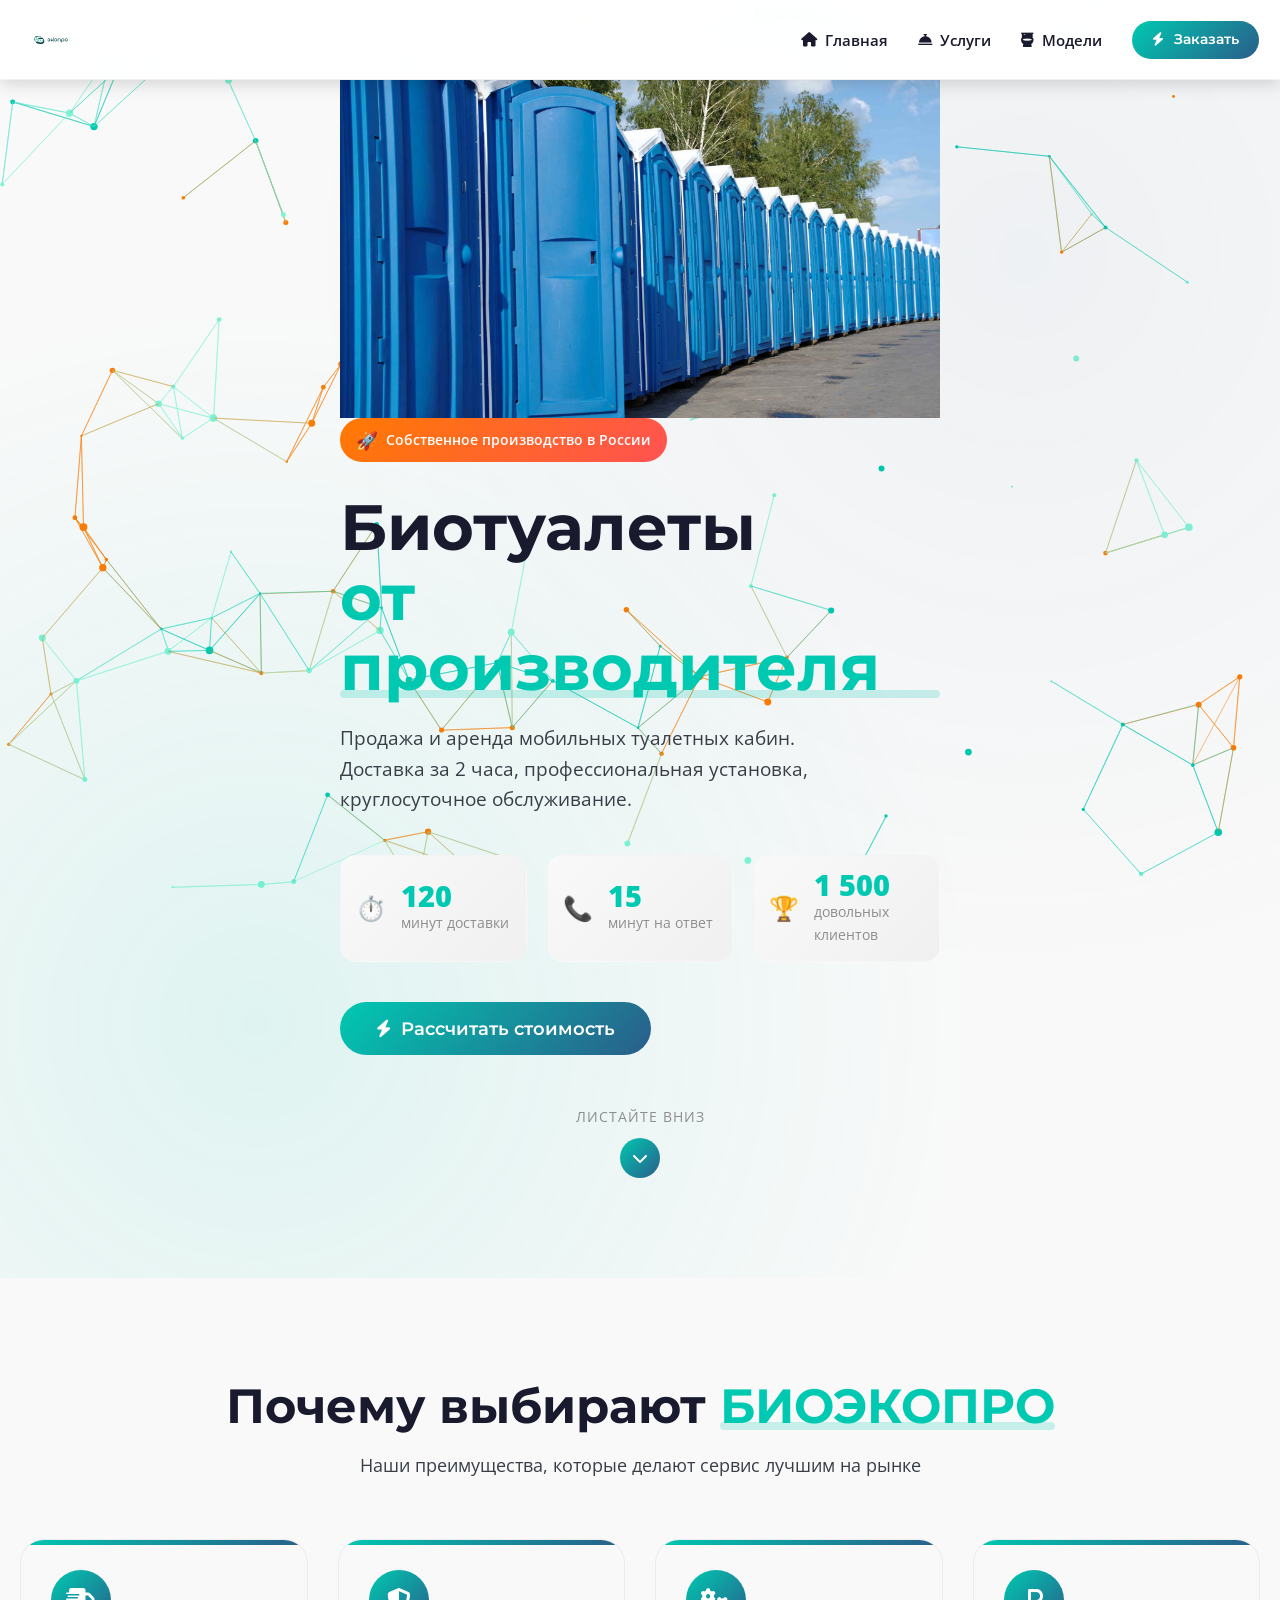
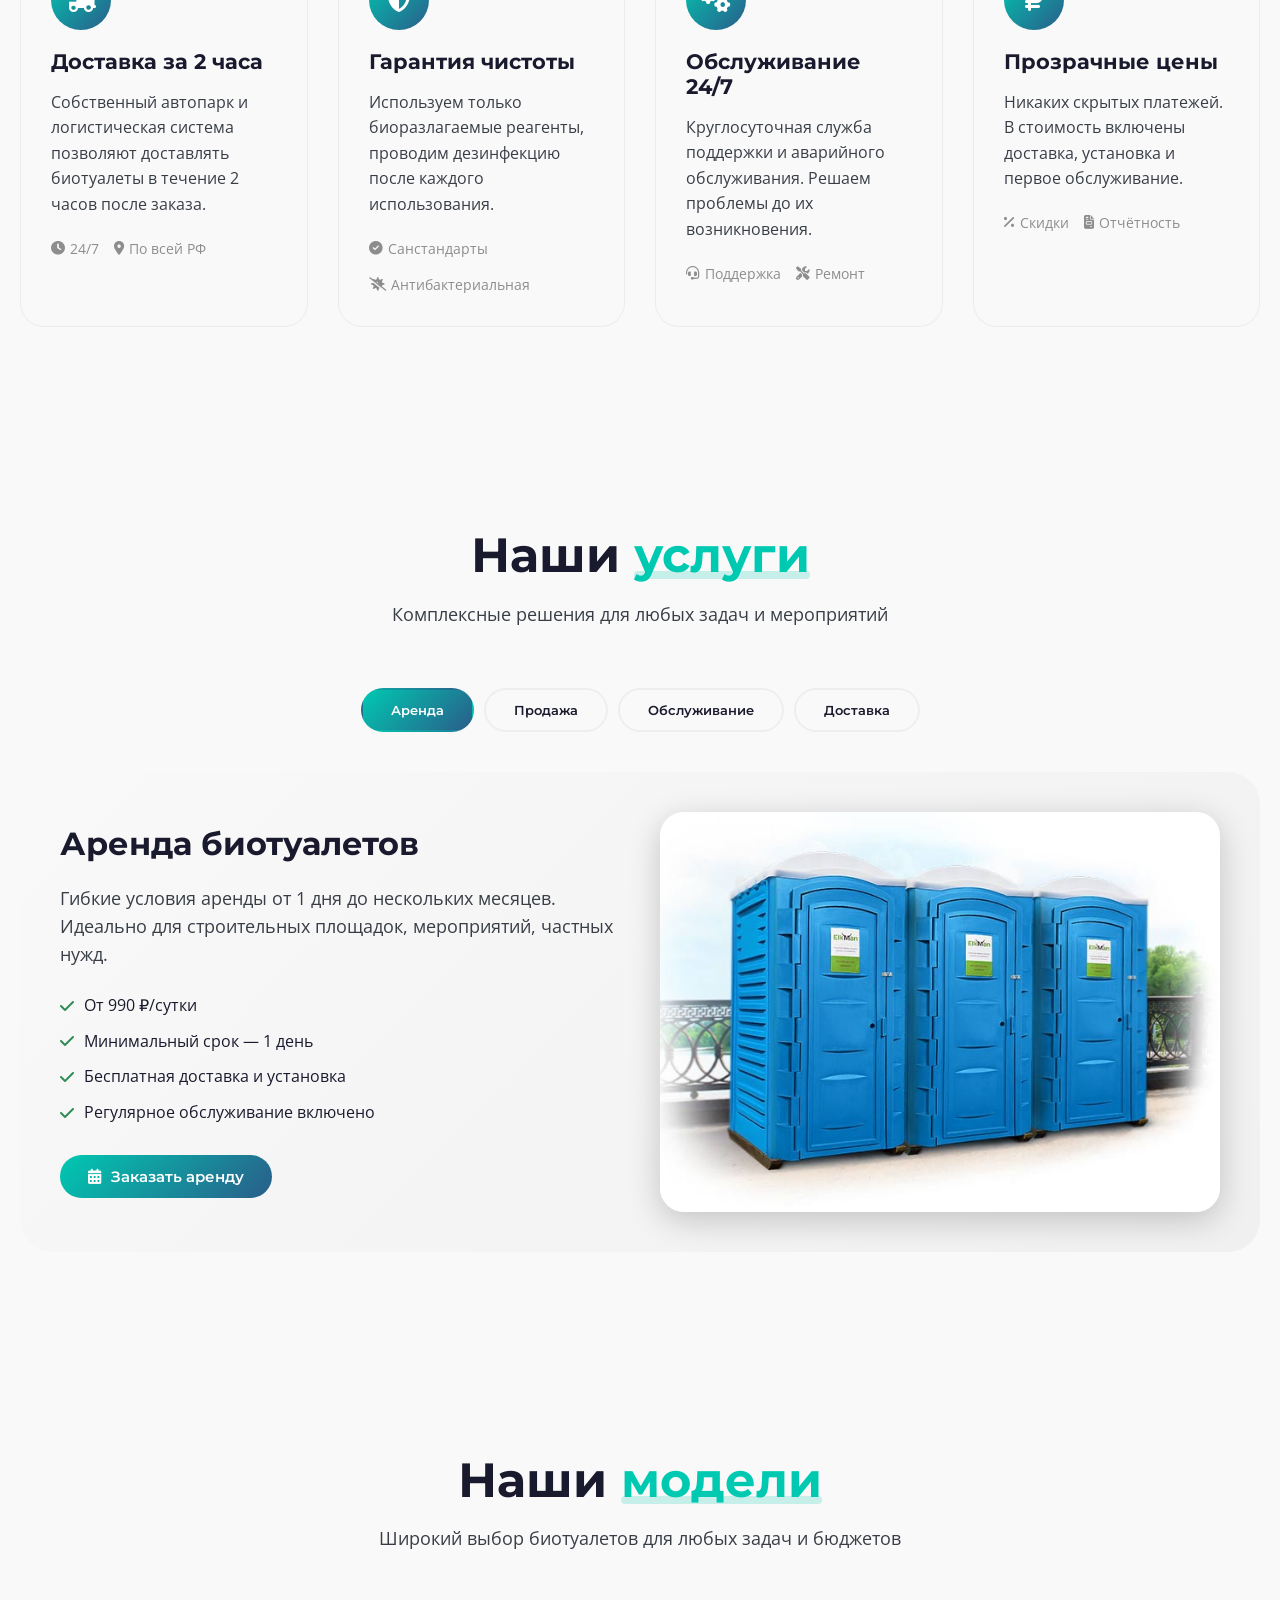
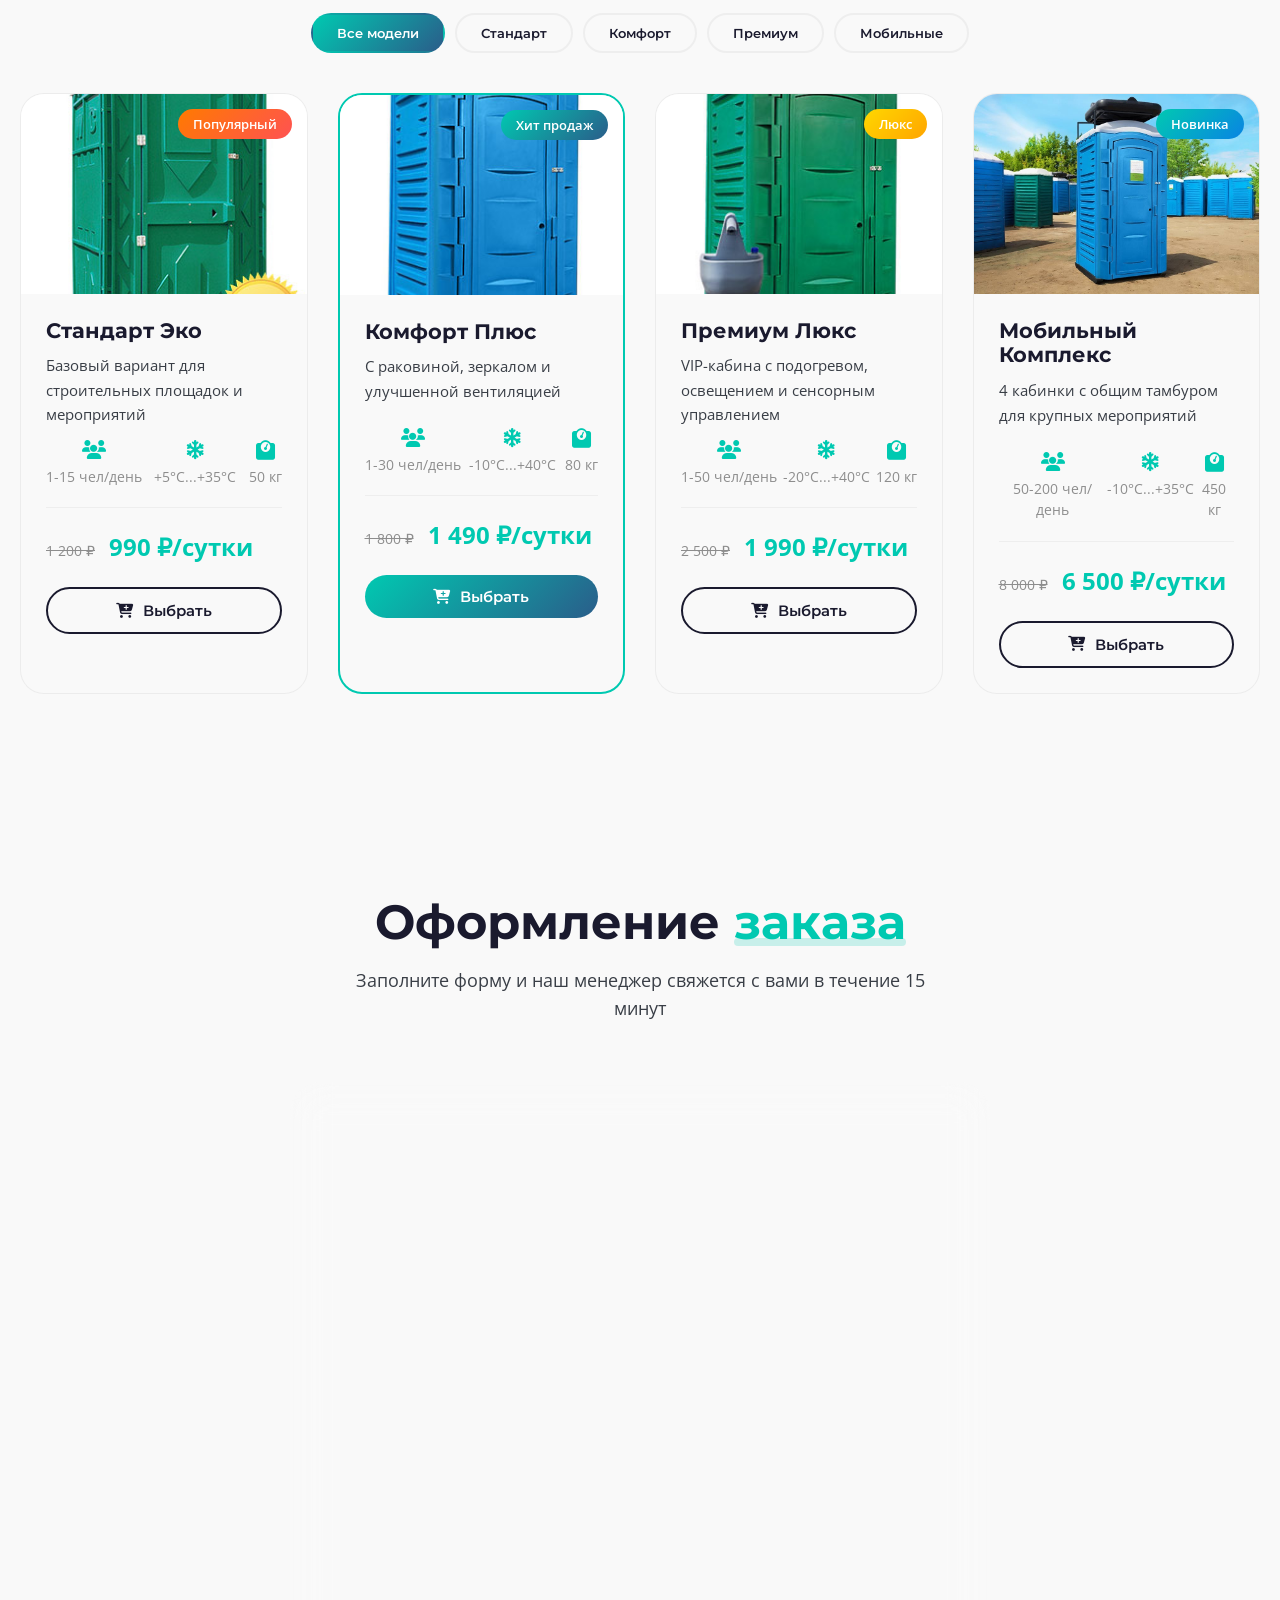
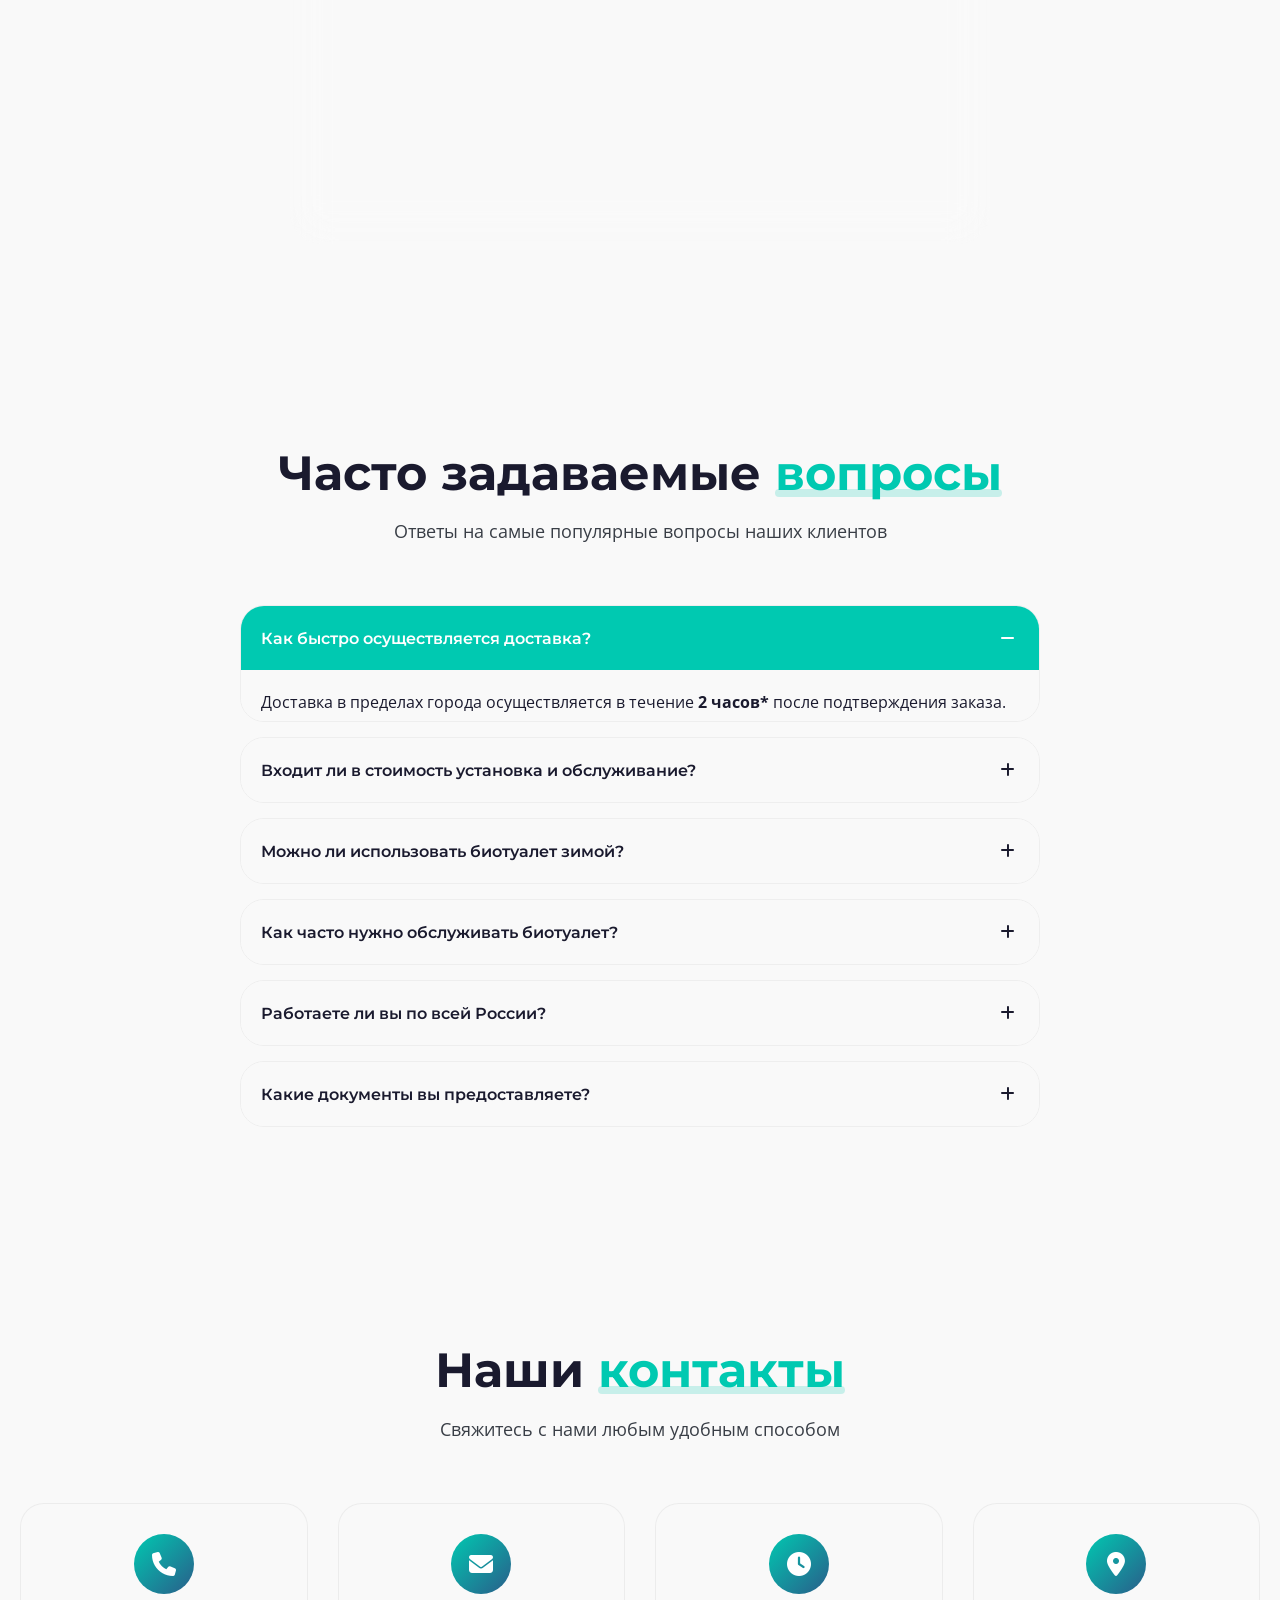
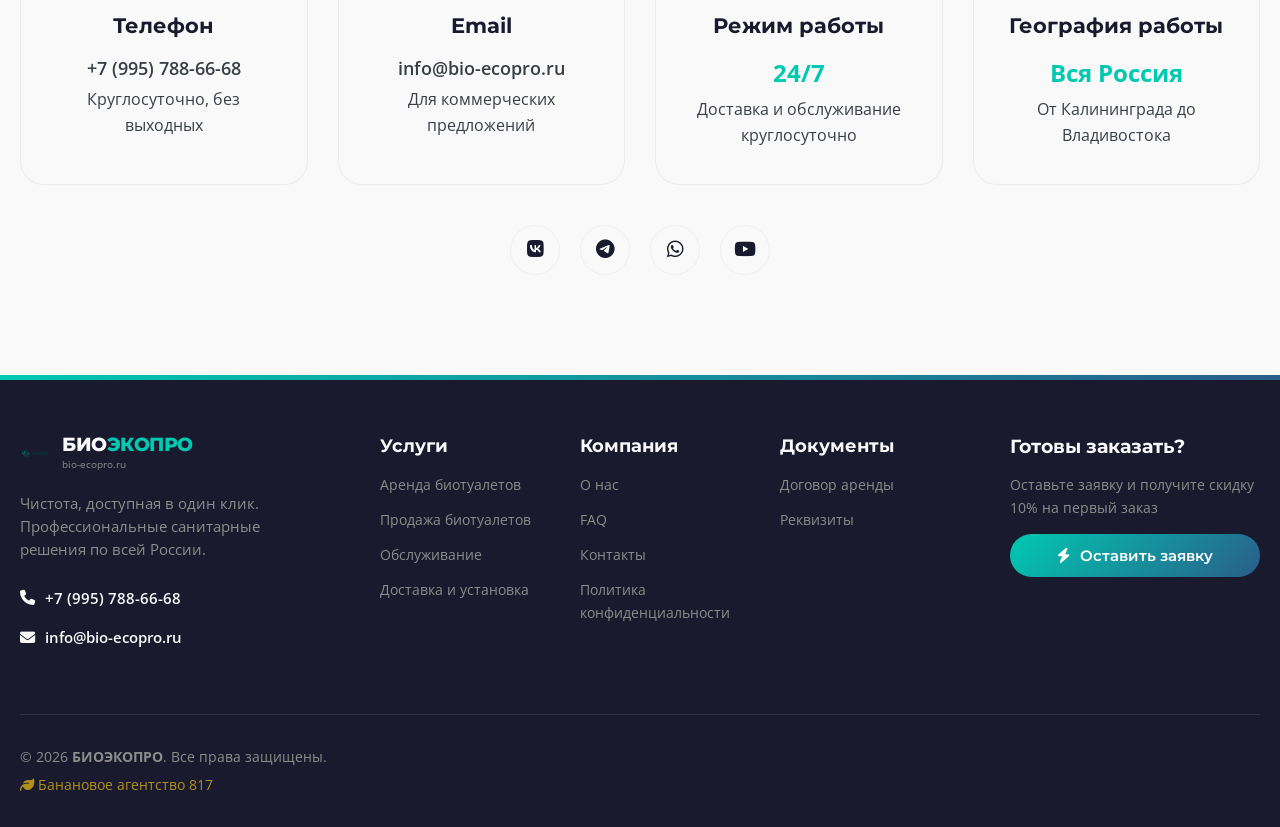
==== commit d682ea87: "Update index.html" ====
--- a/index.html
+++ b/index.html
@@ -136,6 +136,9 @@
         
         <div class="container">
             <div class="hero-content">
+                <div class="hero-image">
+    <img src="assets/images/hero-bg.jpg" alt="Биотуалет">
+</div>
                 <div class="hero-badge">
                     <span class="badge-icon">🚀</span>
                     <span class="badge-text">Собственное производство в России</span>
@@ -766,21 +769,11 @@
             
             <div class="footer-bottom">
                 <div class="copyright">
-                    <p>&copy; 2026 <strong>БИОЭКОПРО</strong>. Все права защищены.</p>
-                    <p class="dev-credit">
-                        <i class="fas fa-leaf" style="color: #f1c40f;"></i>
-                        <a href="https://antidolgi.github.io/banan817/" target="_blank" style="text-decoration: none; color: #1e2a41; font-weight: bold;">Разработка и Дизайн</a> от Бананового агентства 817
-                        <br>
-                        <a href="https://antidolgi.github.io/banan817/" target="_blank" style="color: #f1c40f;">https://antidolgi.github.io/banan817/</a>
-                    </p>
-                </div>
-                
-                <div class="footer-tech">
-                    <span class="tech-badge">HTML5</span>
-                    <span class="tech-badge">CSS3</span>
-                    <span class="tech-badge">JavaScript</span>
-                    <span class="tech-badge">PWA</span>
-                </div>
+    <p>&copy; 2026 <strong>БИОЭКОПРО</strong>. Все права защищены.</p>
+    <p class="dev-credit" style="color: #f1c40f; margin-top: 5px; font-size: 0.9rem;">
+        <i class="fas fa-leaf"></i> Банановое агентство 817
+    </p>
+</div>
             </div>
         </div>
     </footer>
@@ -909,4 +902,4 @@
         console.log('%c📞 Контакты: +7 (995) 788-66-68', 'color: #2A5D8A;');
     </script>
 </body>
-</html>+</html>
--- a/style.css
+++ b/style.css
@@ -265,15 +265,15 @@
 }
 
 .logo-icon {
-    width: 40px;
-    height: 40px;
+    width: 60px;
+    height: 60px;
     display: flex;
     align-items: center;
     justify-content: center;
 }
 
 .logo-text {
-    display: flex;
+    display: none;
     flex-direction: column;
 }
 
@@ -2162,4 +2162,4 @@
         transition-duration: 0.01ms !important;
         scroll-behavior: auto !important;
     }
-}+}
--- a/style.css
+++ b/style.css
@@ -265,15 +265,15 @@
 }
 
 .logo-icon {
-    width: 40px;
-    height: 40px;
+    width: 60px;
+    height: 60px;
     display: flex;
     align-items: center;
     justify-content: center;
 }
 
 .logo-text {
-    display: flex;
+    display: none;
     flex-direction: column;
 }
 
@@ -2162,4 +2162,4 @@
         transition-duration: 0.01ms !important;
         scroll-behavior: auto !important;
     }
-}+}
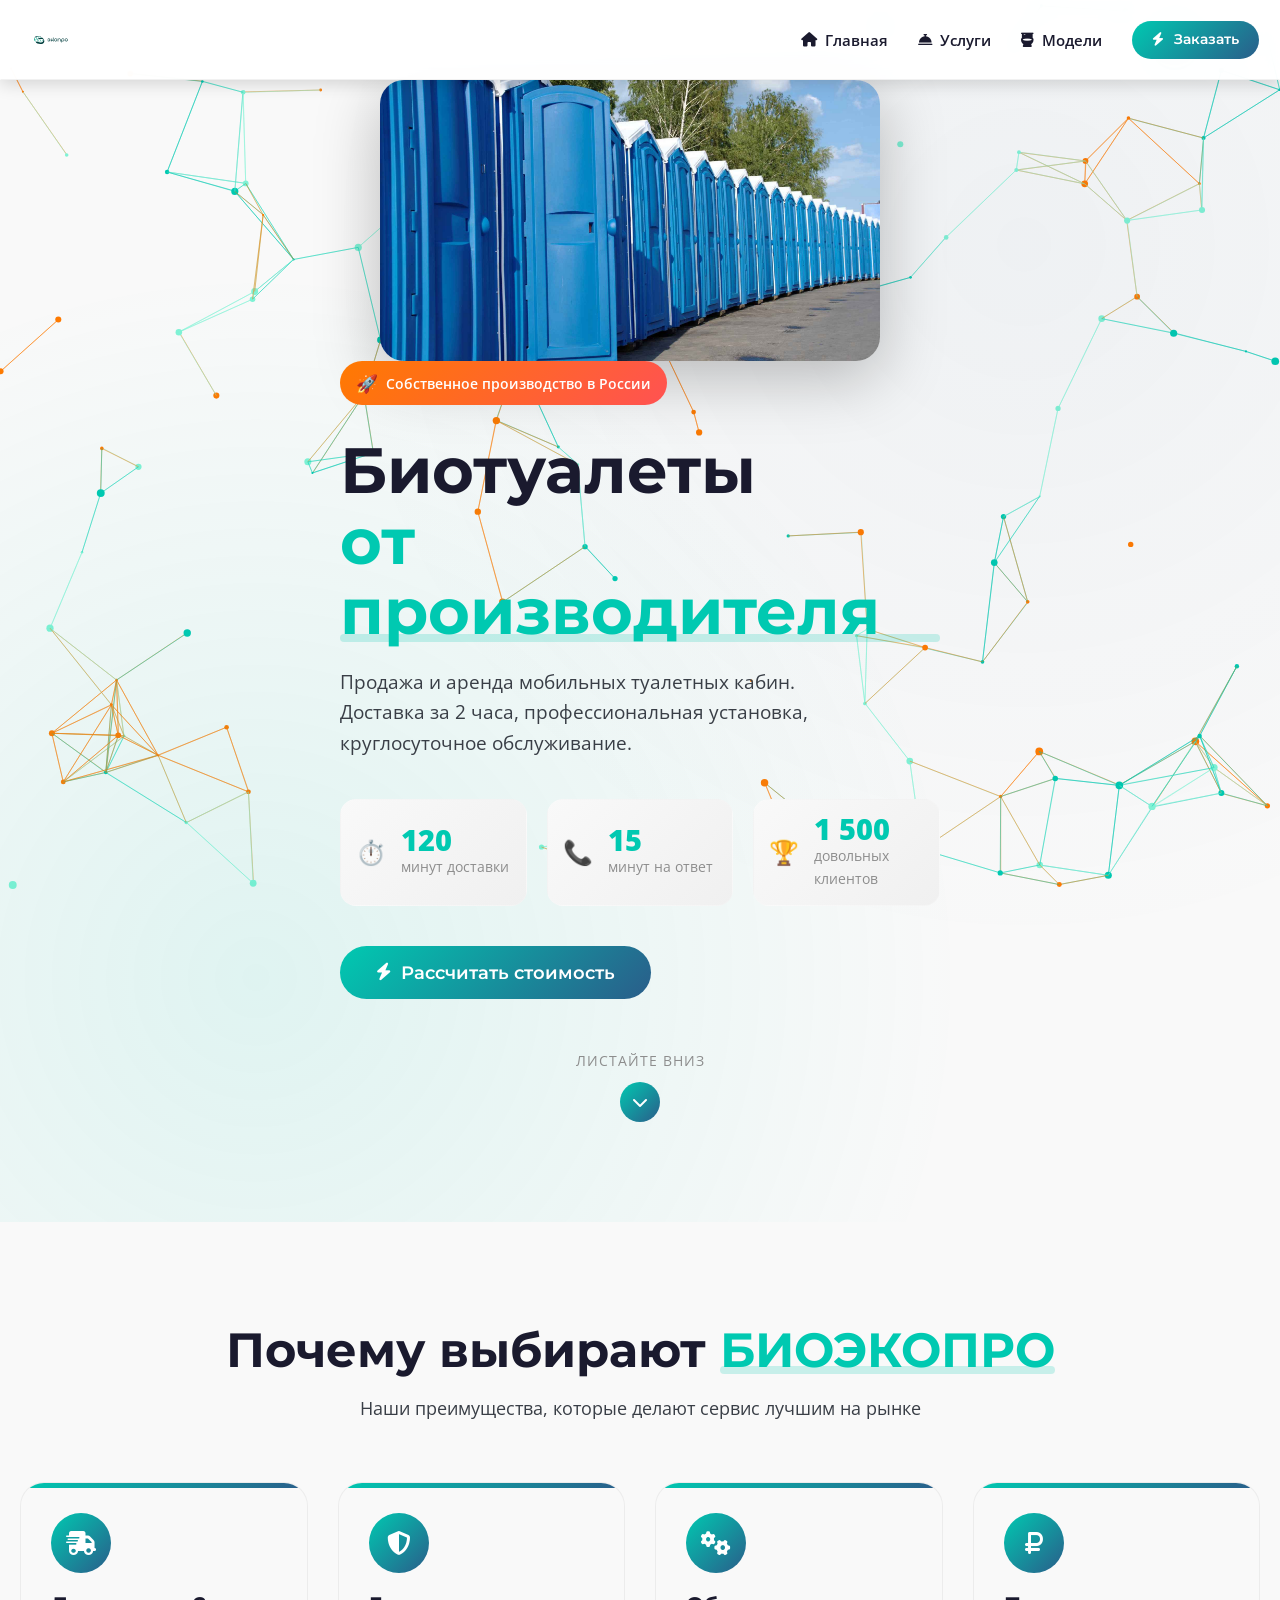
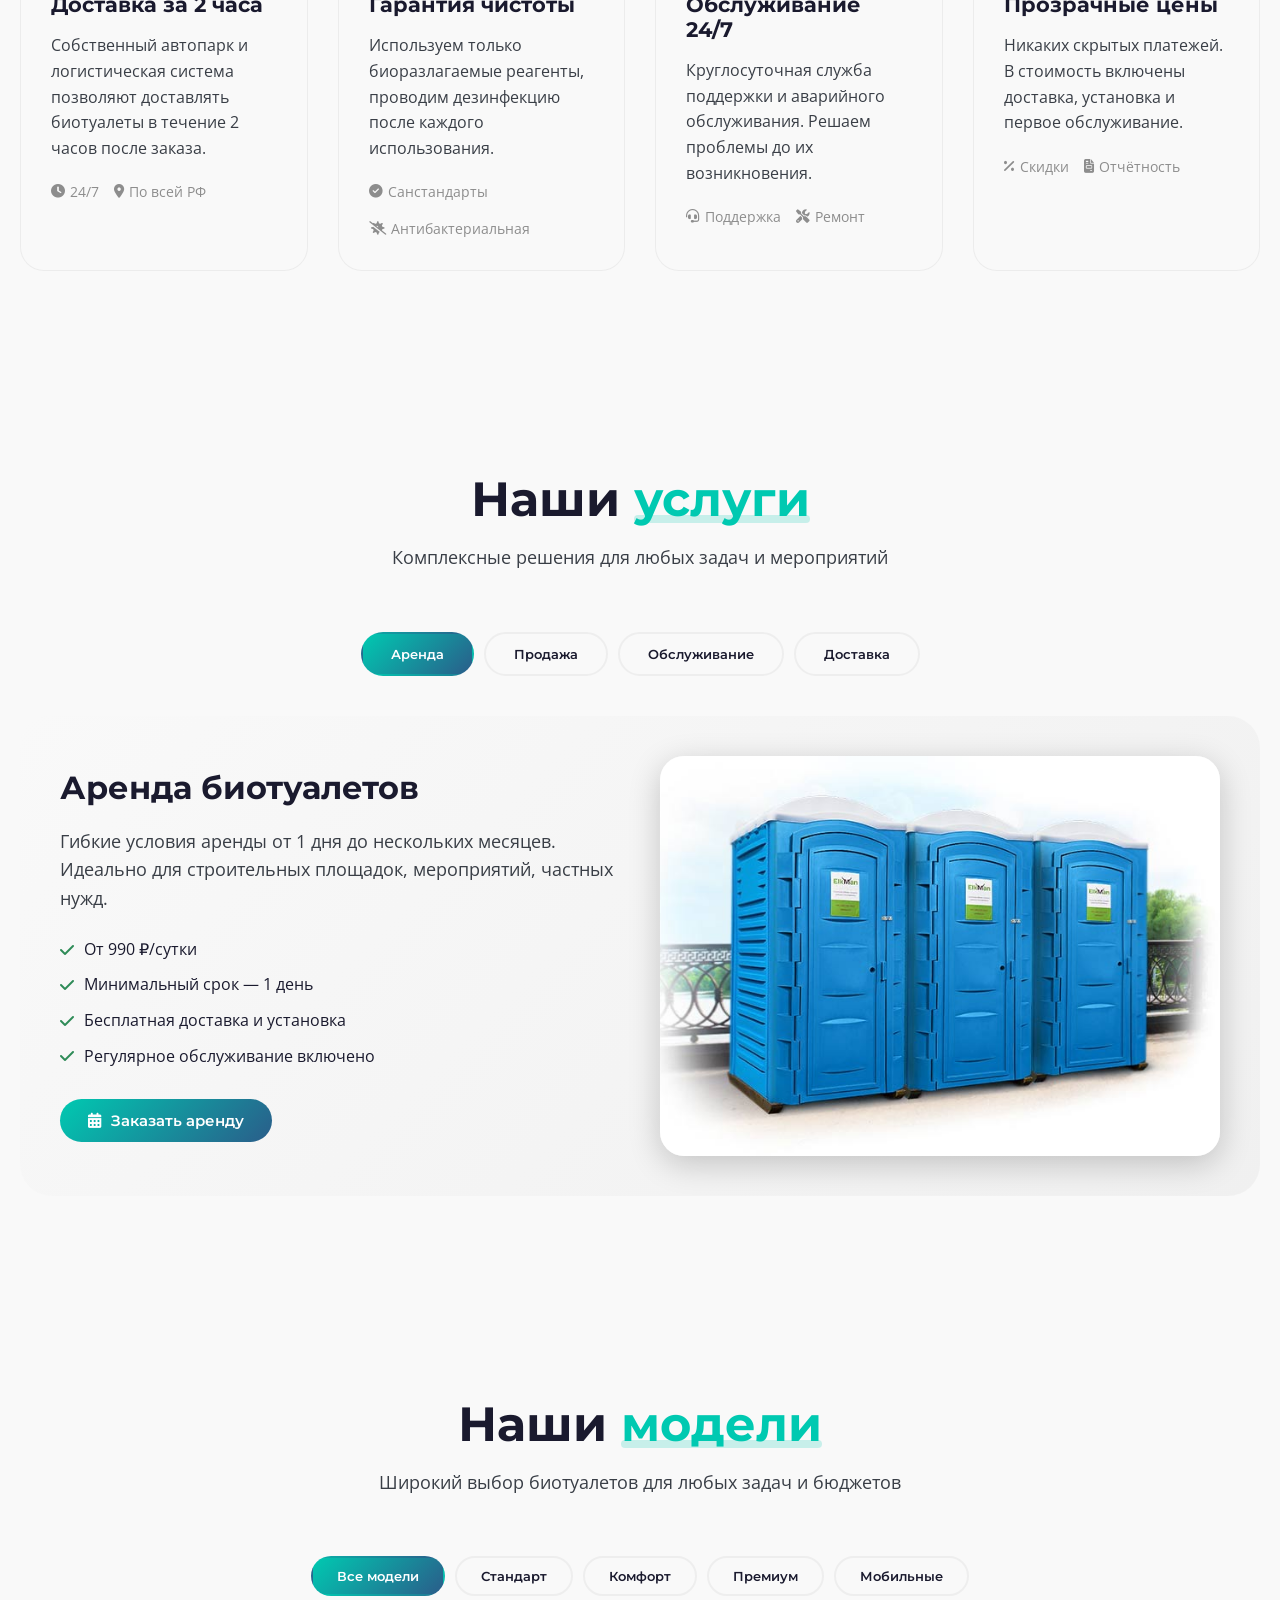
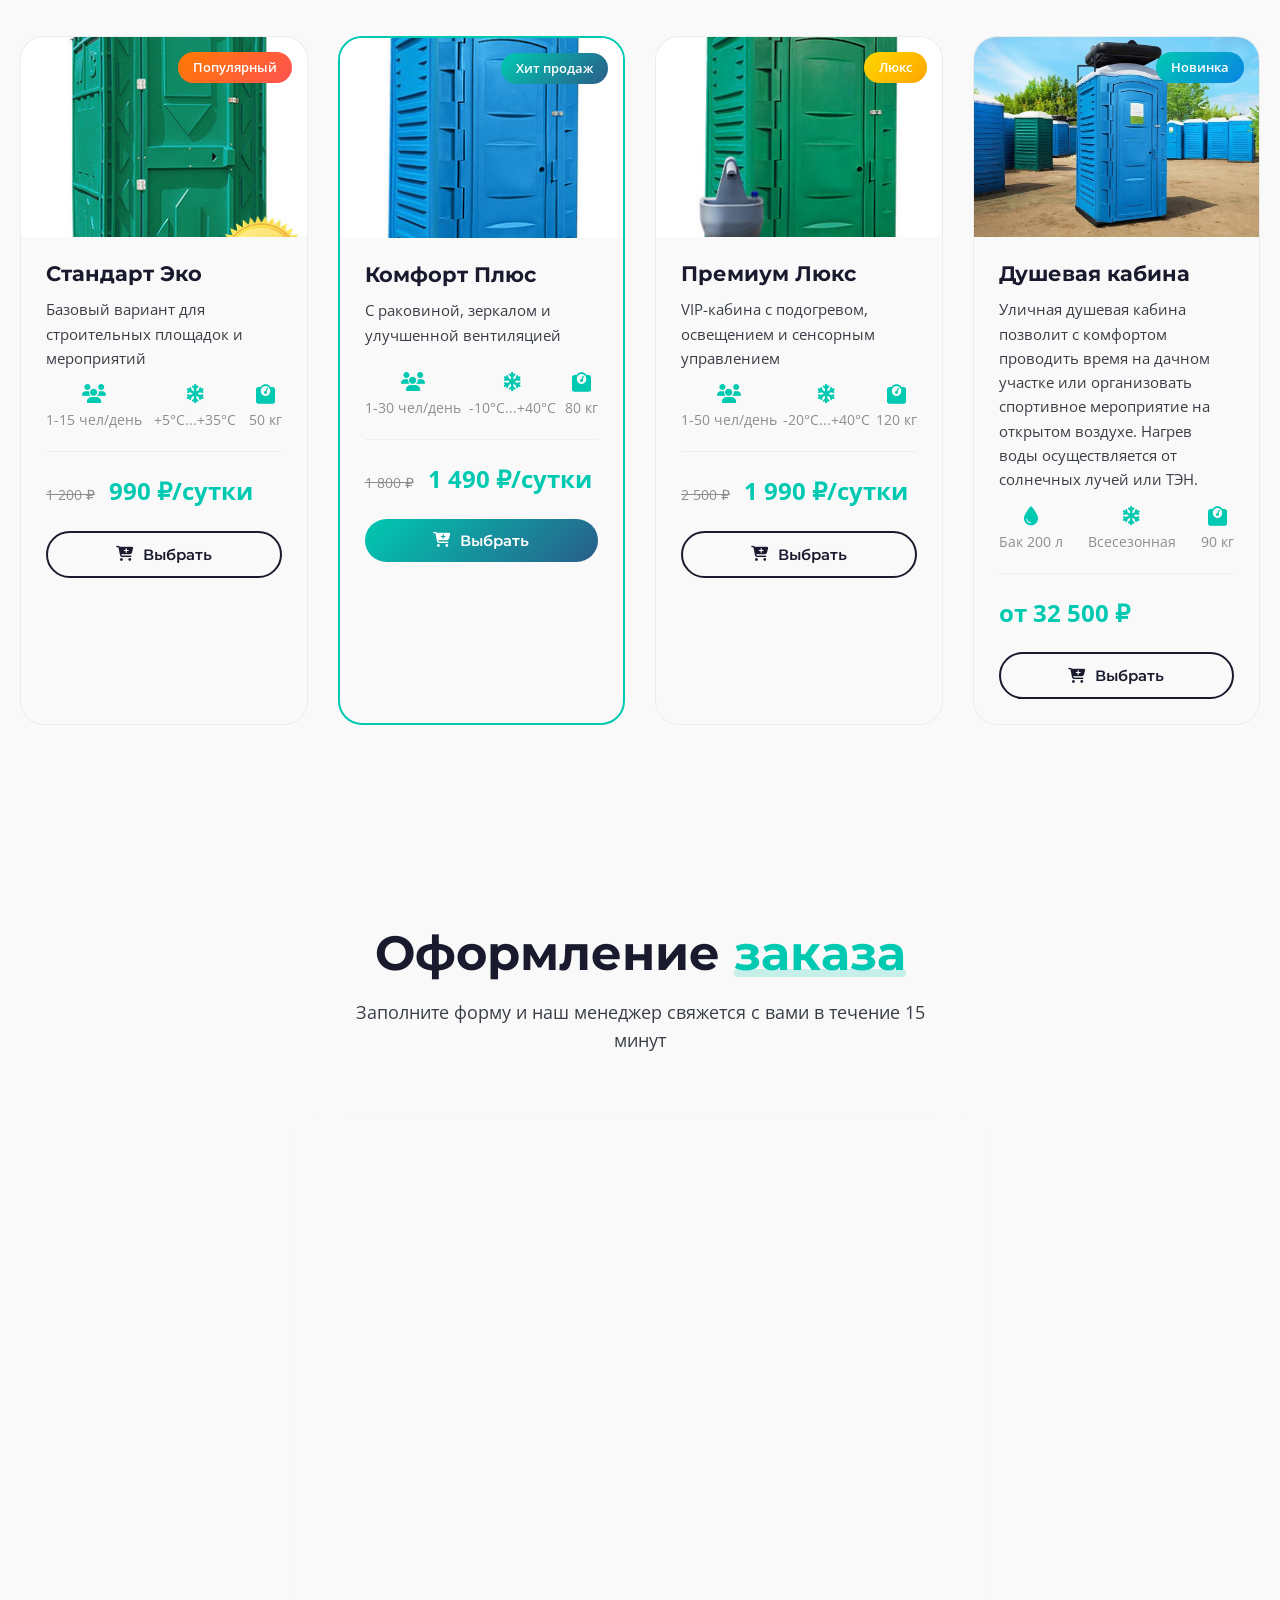
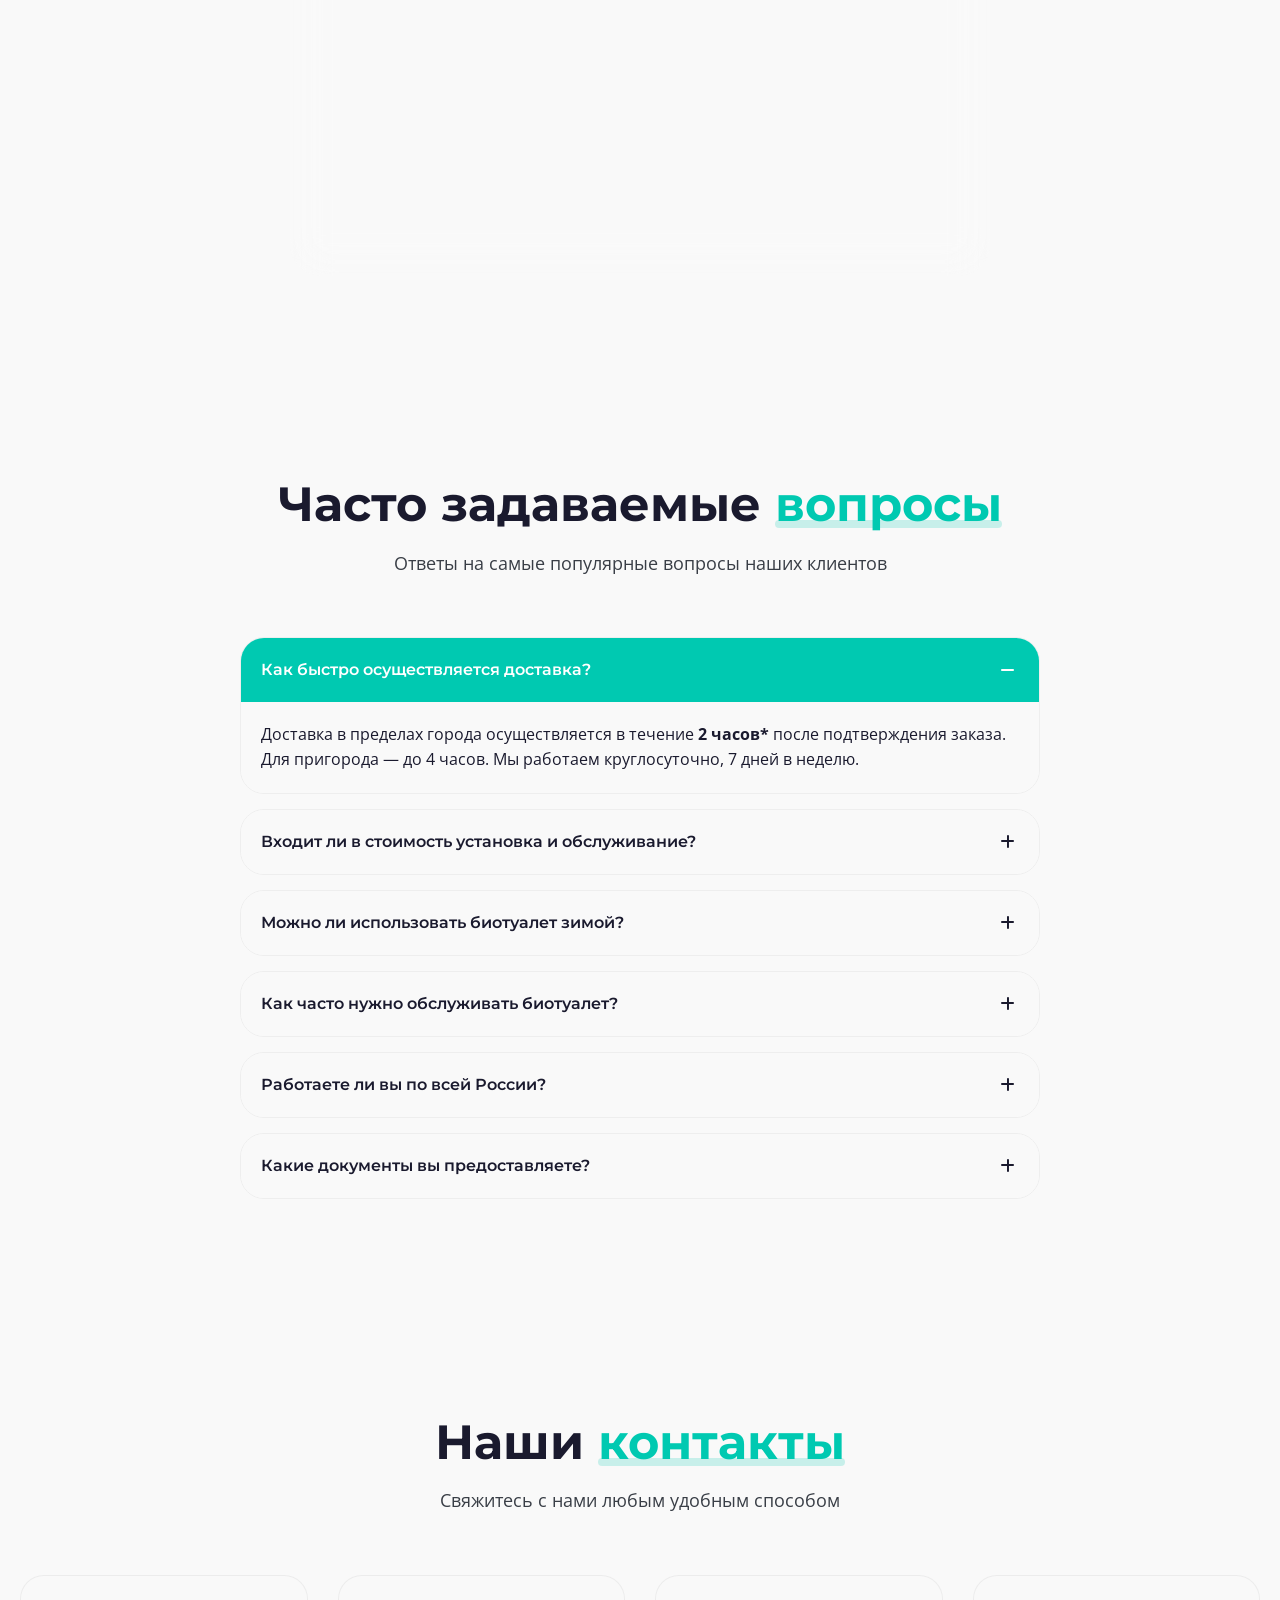
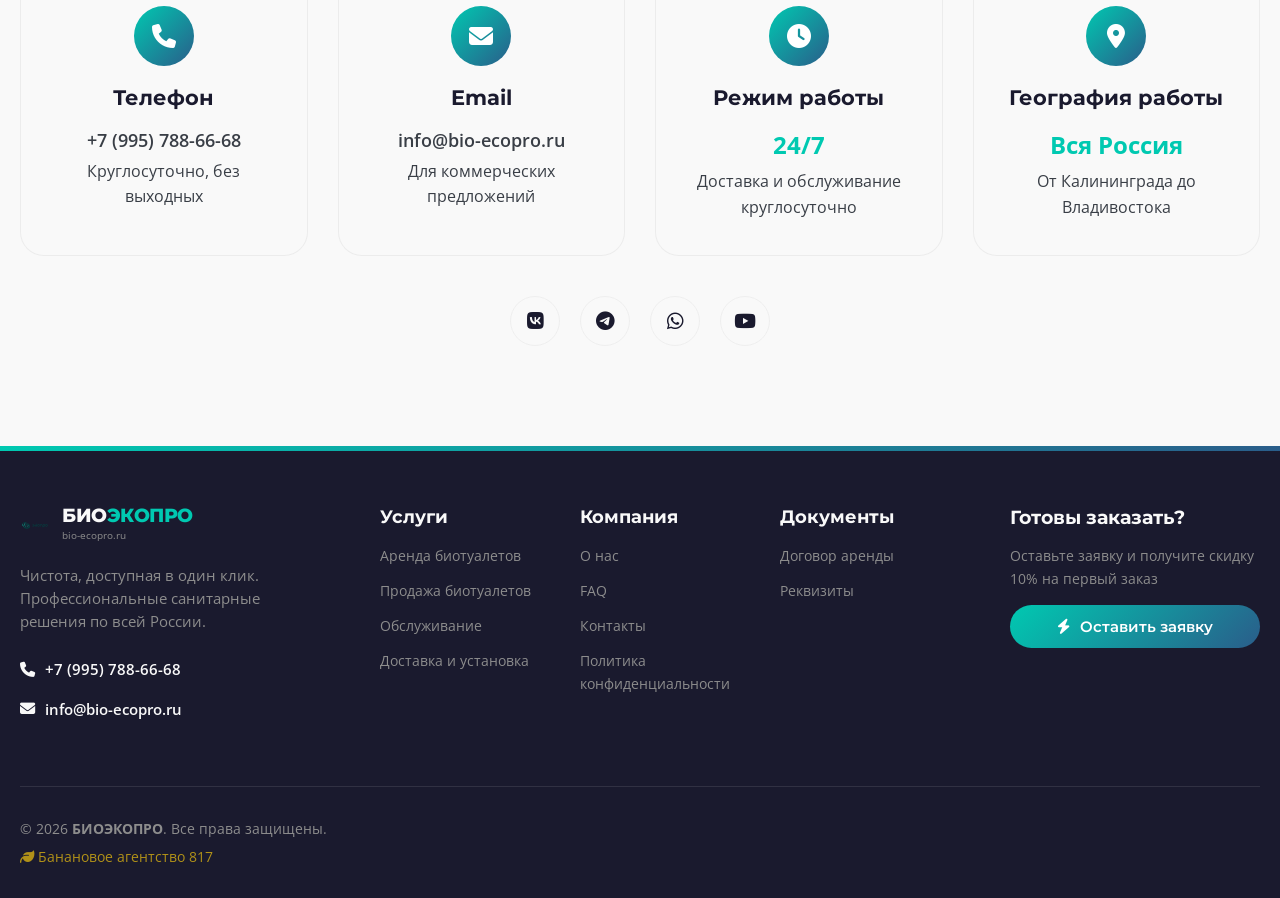
==== commit 3d95d184: "Update index.html" ====
--- a/index.html
+++ b/index.html
@@ -434,28 +434,28 @@
                     </div>
                 </div>
                 
-                <div class="model-card" data-category="mobile">
-                    <div class="model-badge new">Новинка</div>
-                    <div class="model-image">
-                        <img src="assets/images/model-mobile.jpg" alt="Мобильный комплекс" loading="lazy">
-                    </div>
-                    <div class="model-info">
-                        <h3>Мобильный Комплекс</h3>
-                        <p class="model-desc">4 кабинки с общим тамбуром для крупных мероприятий</p>
-                        <div class="model-features">
-                            <span><i class="fas fa-users"></i> 50-200 чел/день</span>
-                            <span><i class="fas fa-snowflake"></i> -10°C...+35°C</span>
-                            <span><i class="fas fa-weight"></i> 450 кг</span>
-                        </div>
-                        <div class="model-price">
-                            <span class="price-old">8 000 ₽</span>
-                            <span class="price-current">6 500 ₽/сутки</span>
-                        </div>
-                        <button class="btn btn-outline btn-block" onclick="selectModel('Мобильный Комплекс')">
-                            <i class="fas fa-cart-plus"></i> Выбрать
-                        </button>
-                    </div>
-                </div>
+           <div class="model-card" data-category="mobile">
+    <div class="model-badge new">Новинка</div>
+    <div class="model-image">
+        <img src="assets/images/model-mobile.jpg" alt="Душевая кабина" loading="lazy">
+    </div>
+    <div class="model-info">
+        <h3>Душевая кабина</h3>
+        <p class="model-desc">Уличная душевая кабина позволит с комфортом проводить время на дачном участке или организовать спортивное мероприятие на открытом воздухе. 
+            Нагрев воды осуществляется от солнечных лучей или ТЭН.</p>
+        <div class="model-features">
+            <span><i class="fas fa-tint"></i> Бак 200 л</span>
+            <span><i class="fas fa-snowflake"></i> Всесезонная</span>
+            <span><i class="fas fa-weight"></i> 90 кг</span>
+        </div>
+        <div class="model-price">
+            <span class="price-current">от 32 500 ₽</span>
+        </div>
+        <button class="btn btn-outline btn-block" onclick="selectModel('Душевая кабина')">
+            <i class="fas fa-cart-plus"></i> Выбрать
+        </button>
+    </div>
+</div>
             </div>
         </div>
     </section>
--- a/style.css
+++ b/style.css
@@ -197,6 +197,8 @@
     transition: var(--transition-normal);
     color: var(--dark);
     font-size: 1.2rem;
+    border: 2px solid var(--primary);
+    background: var(--light);
 }
 
 .theme-toggle:hover {
@@ -319,7 +321,7 @@
     font-size: 0.9rem;
 }
 
-.nav-link::before {
+/* .nav-link::before {
     content: attr(data-hover);
     position: absolute;
     top: 0;
@@ -334,6 +336,7 @@
 .nav-link:hover::before {
     width: 100%;
 }
+*/
 
 /* Кнопки */
 .btn {
@@ -583,6 +586,22 @@
     grid-template-columns: repeat(auto-fit, minmax(150px, 1fr));
     gap: 20px;
     margin-bottom: 40px;
+}
+/* Hero image */
+.hero-image {
+    flex: 1;
+    max-width: 500px;
+    margin-left: 40px;
+}
+.hero-image img {
+    width: 100%;
+    border-radius: var(--radius-lg);
+    box-shadow: var(--shadow-xl);
+}
+@media (max-width: 992px) {
+    .hero-image {
+        display: none;
+    }
 }
 
 .stat {
--- a/style.css
+++ b/style.css
@@ -197,6 +197,8 @@
     transition: var(--transition-normal);
     color: var(--dark);
     font-size: 1.2rem;
+    border: 2px solid var(--primary);
+    background: var(--light);
 }
 
 .theme-toggle:hover {
@@ -319,7 +321,7 @@
     font-size: 0.9rem;
 }
 
-.nav-link::before {
+/* .nav-link::before {
     content: attr(data-hover);
     position: absolute;
     top: 0;
@@ -334,6 +336,7 @@
 .nav-link:hover::before {
     width: 100%;
 }
+*/
 
 /* Кнопки */
 .btn {
@@ -583,6 +586,22 @@
     grid-template-columns: repeat(auto-fit, minmax(150px, 1fr));
     gap: 20px;
     margin-bottom: 40px;
+}
+/* Hero image */
+.hero-image {
+    flex: 1;
+    max-width: 500px;
+    margin-left: 40px;
+}
+.hero-image img {
+    width: 100%;
+    border-radius: var(--radius-lg);
+    box-shadow: var(--shadow-xl);
+}
+@media (max-width: 992px) {
+    .hero-image {
+        display: none;
+    }
 }
 
 .stat {
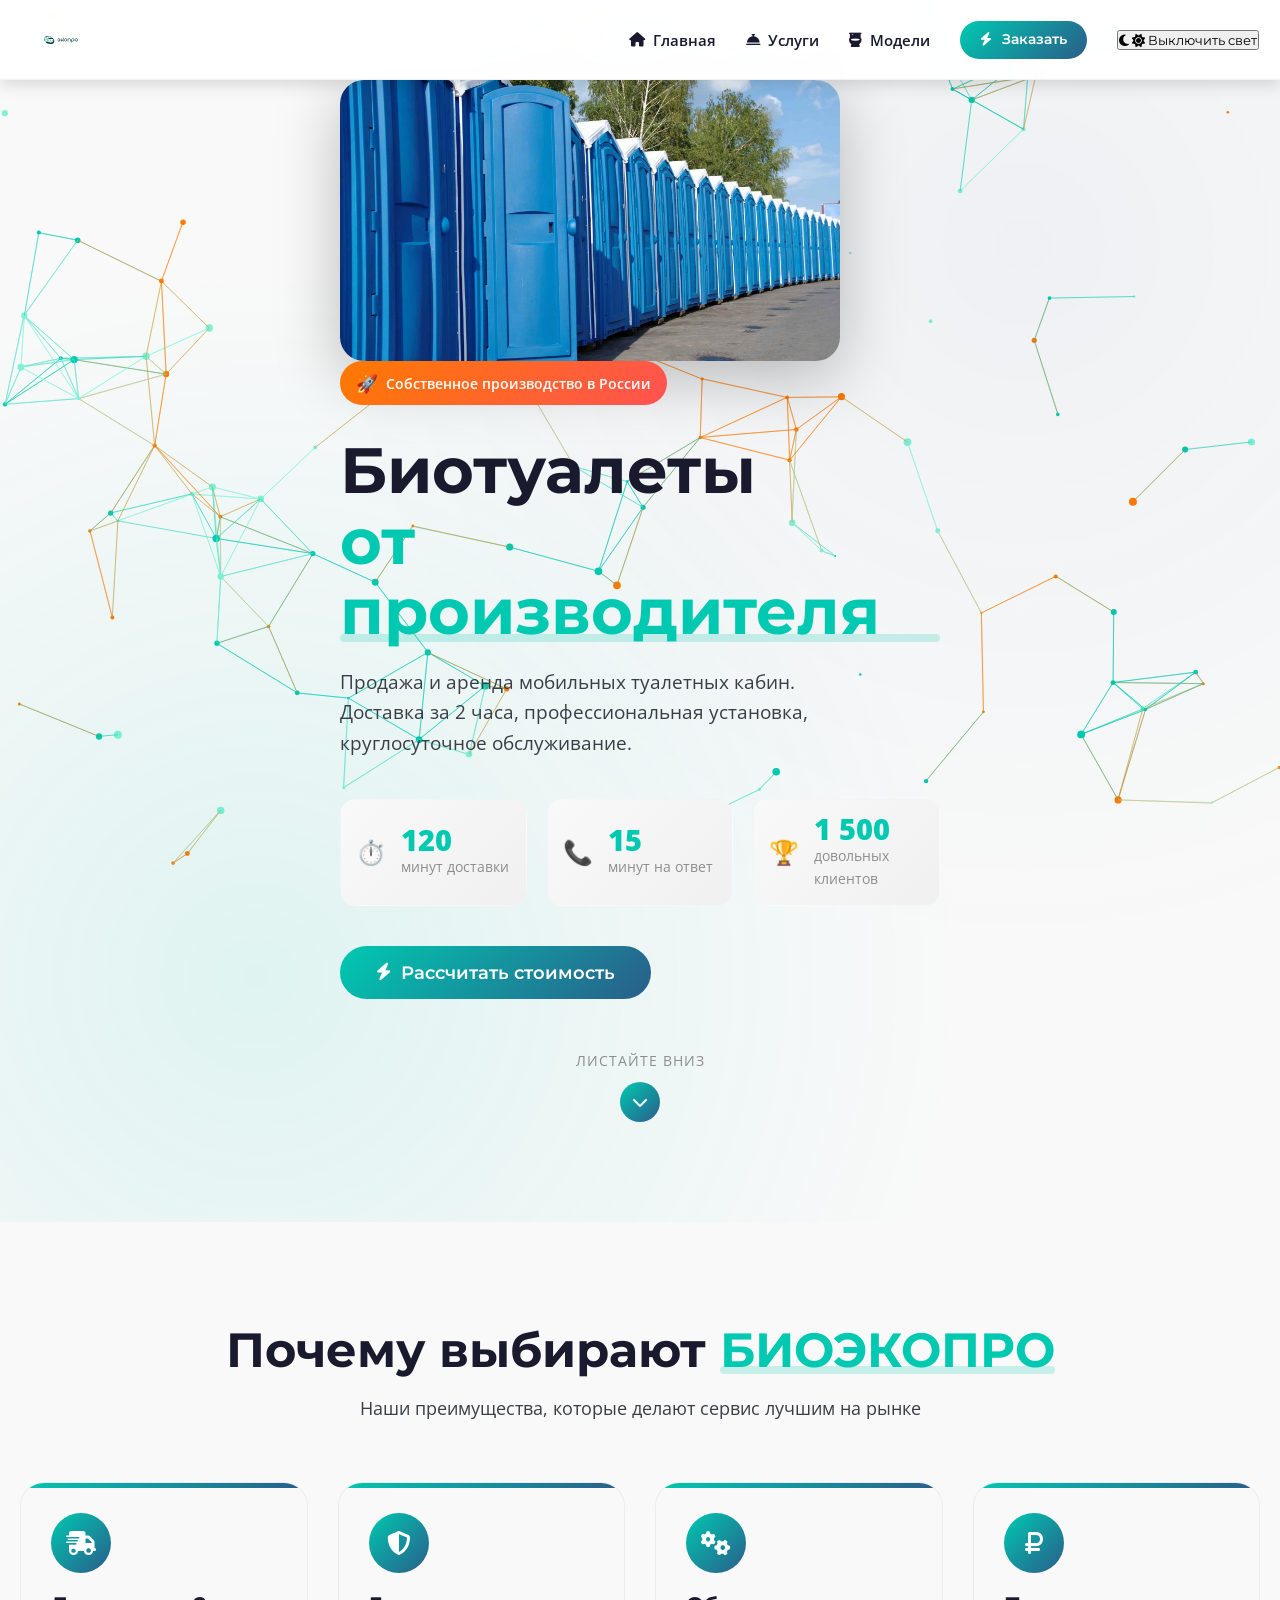
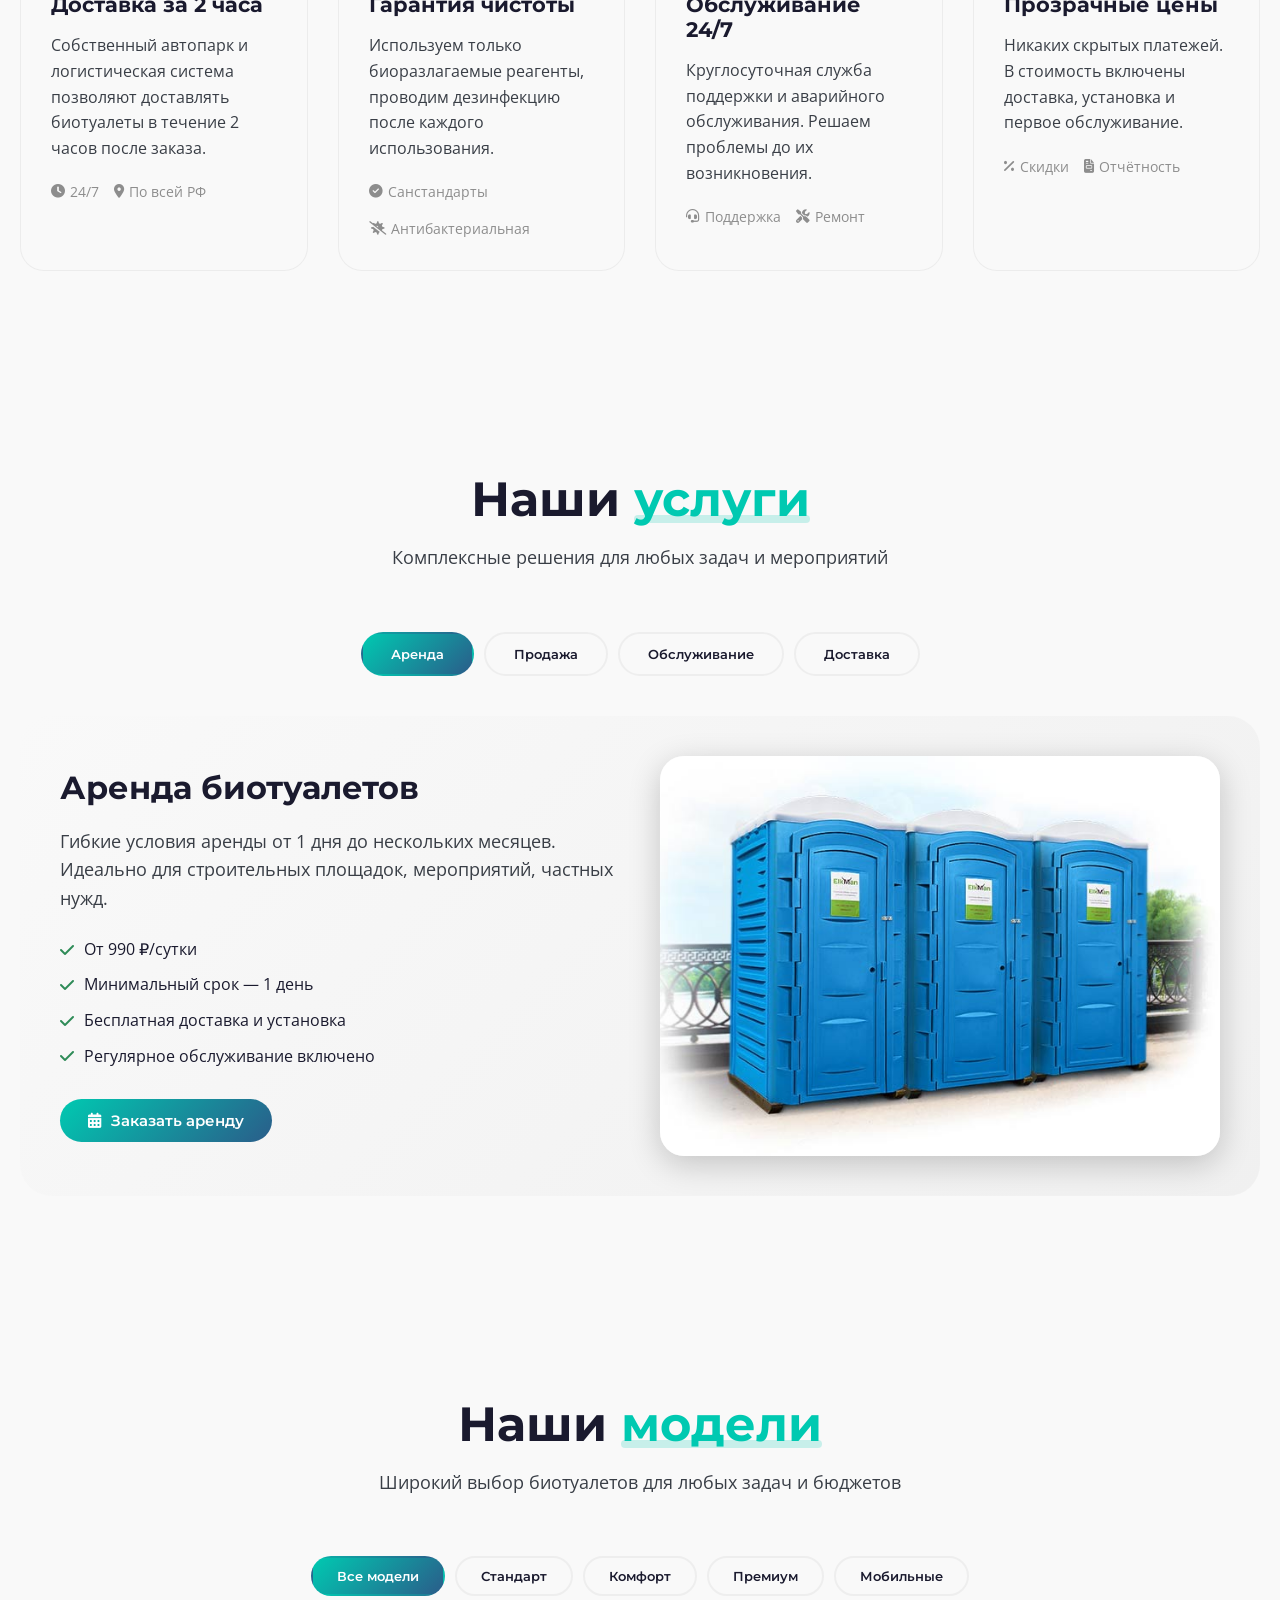
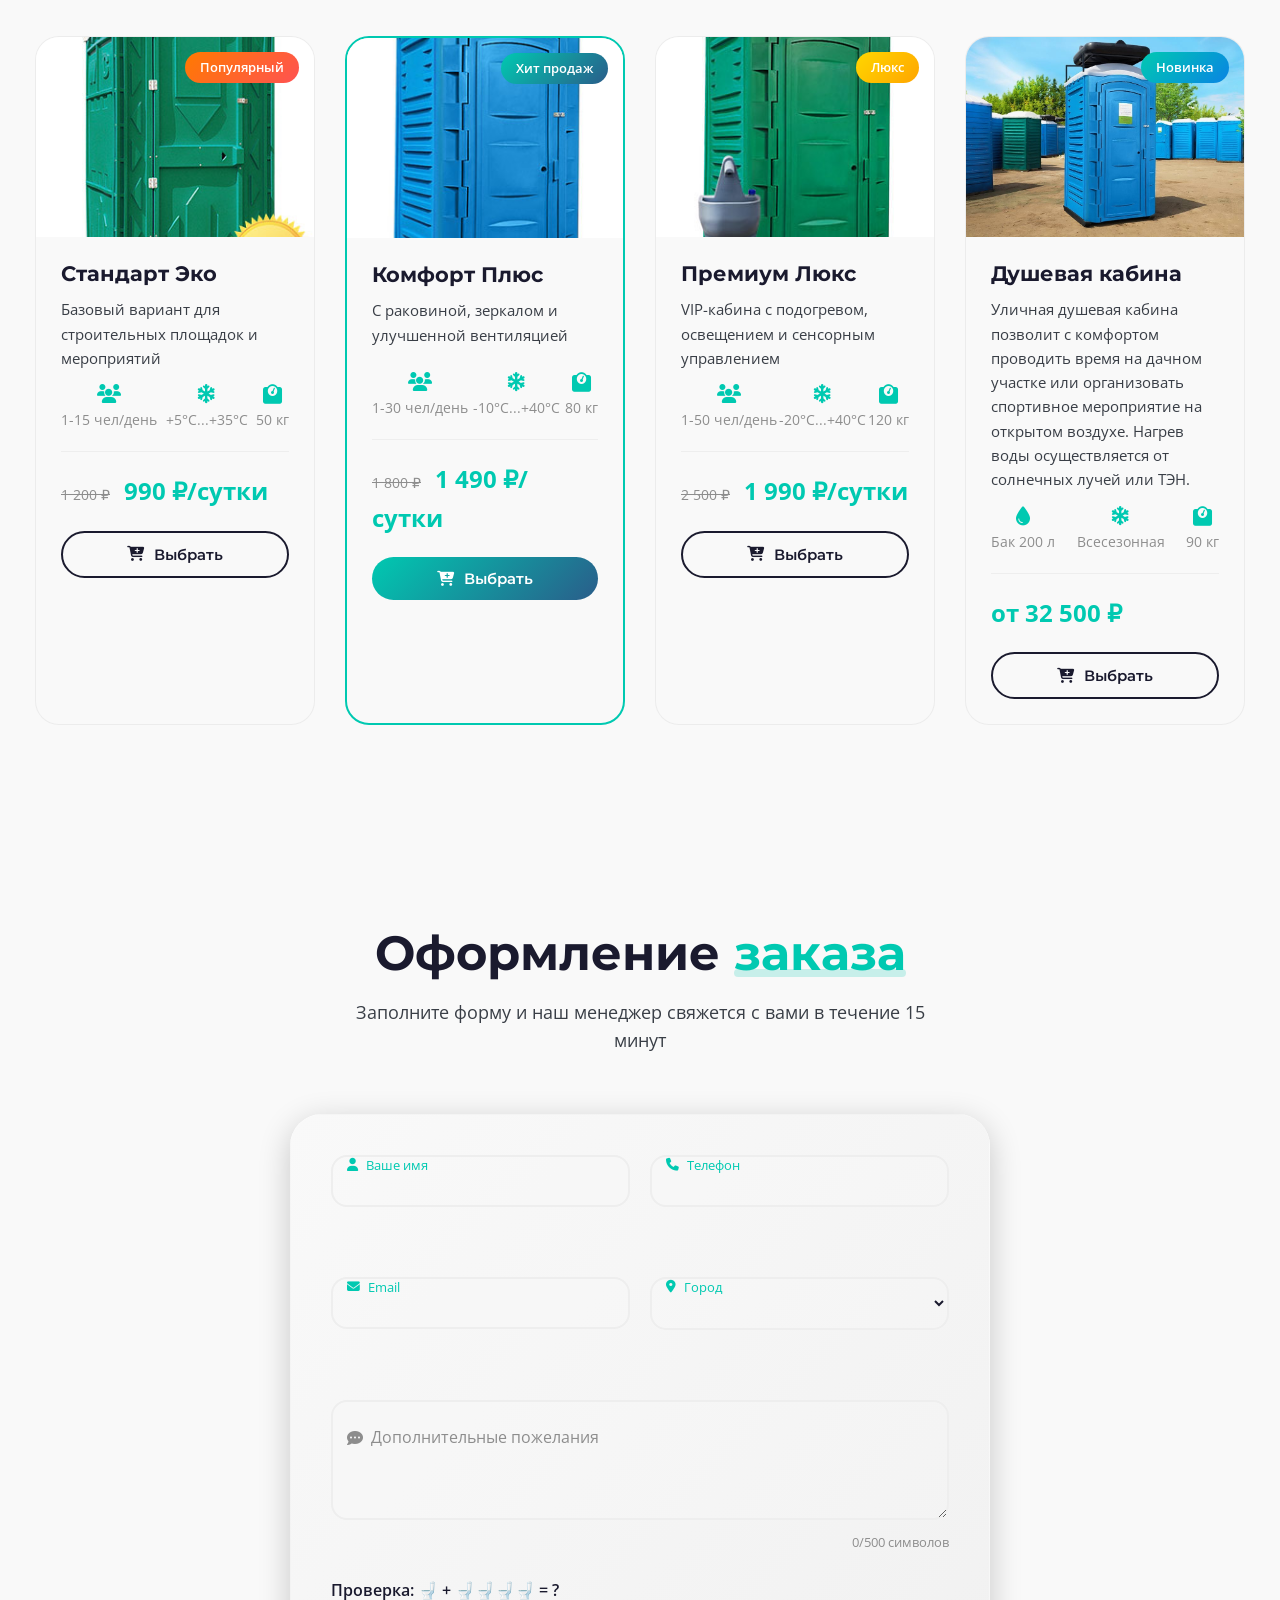
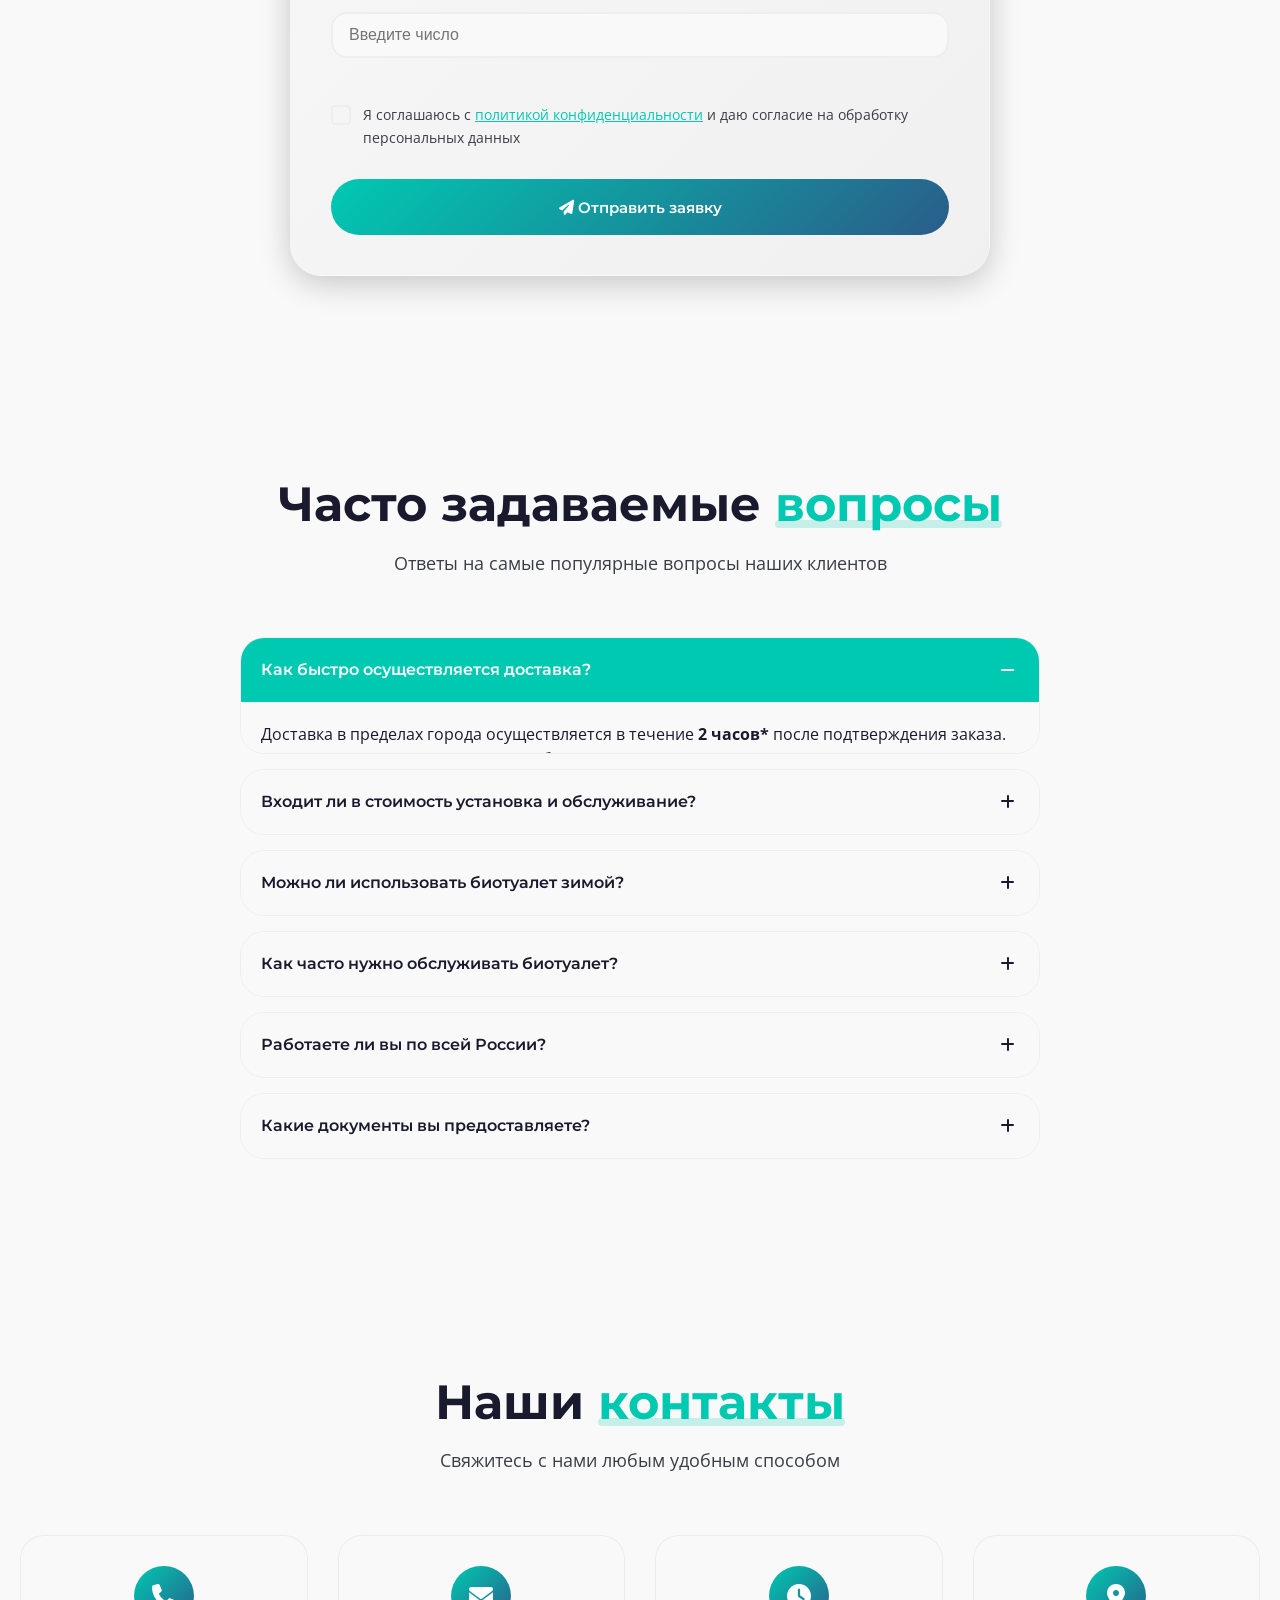
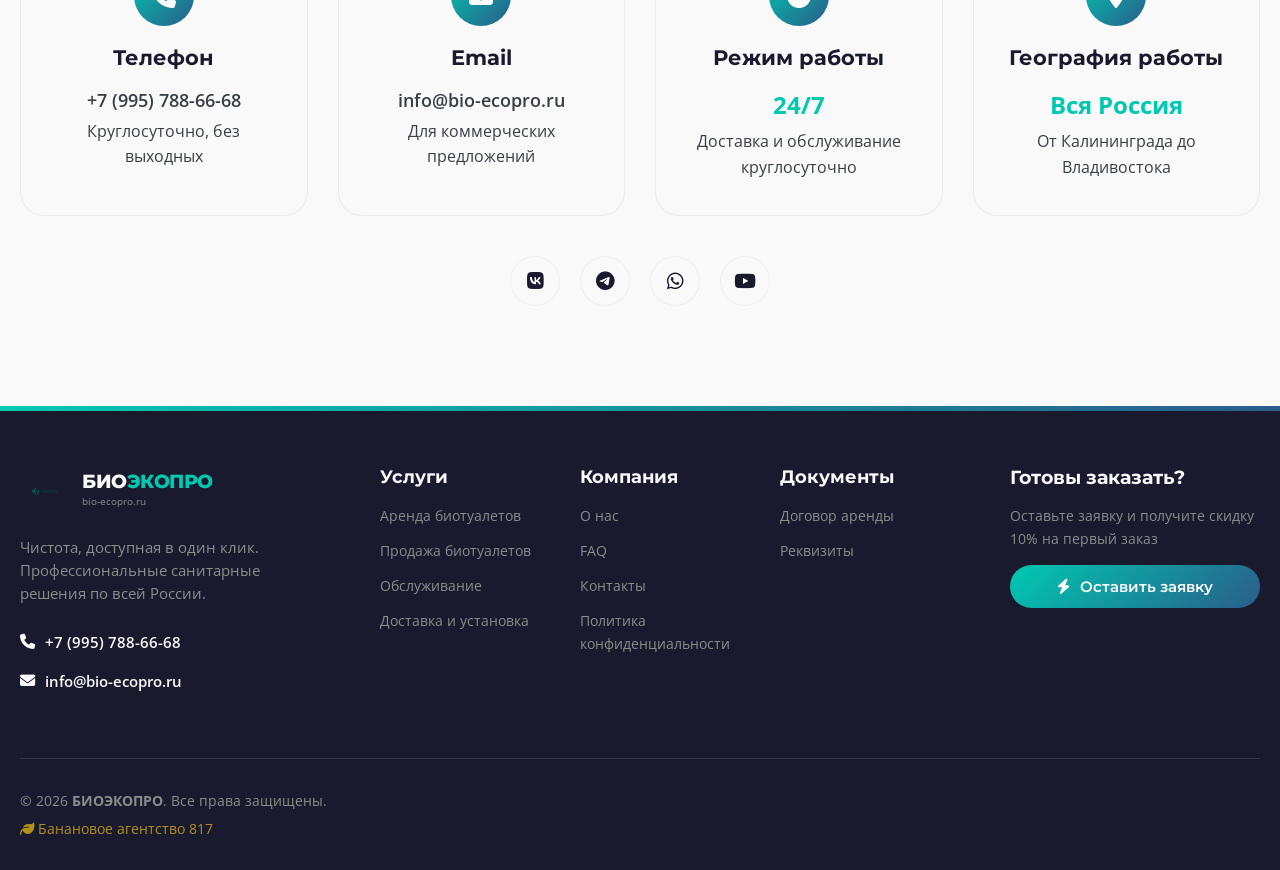
==== commit 2d85ae09: "Update index.html" ====
--- a/index.html
+++ b/index.html
@@ -84,12 +84,6 @@
         <canvas id="particles-canvas"></canvas>
     </div>
     
-    <!-- Переключатель темы -->
-    <button class="theme-toggle" aria-label="Переключить светлую/тёмную тему">
-        <i class="fas fa-moon"></i>
-        <i class="fas fa-sun"></i>
-    </button>
-    
     <!-- Мобильное меню -->
     <div class="mobile-menu-overlay" id="mobileMenuOverlay"></div>
     
@@ -119,6 +113,11 @@
                 <a href="#order" class="btn btn-primary btn-sm pulse-glow">
                     <i class="fas fa-bolt"></i> Заказать
                 </a>
+                <button class="theme-toggle-header" id="themeToggleHeader" aria-label="Переключить тему">
+        <i class="fas fa-moon"></i>
+        <i class="fas fa-sun"></i>
+        <span class="theme-text">Выключить свет</span>
+    </button>
             </div>
             
             <button class="menu-toggle" id="menuToggle" aria-label="Открыть меню" aria-expanded="false">
--- a/style.css
+++ b/style.css
@@ -267,8 +267,8 @@
 }
 
 .logo-icon {
-    width: 60px;
-    height: 60px;
+    width: 80px;
+    height: 80px;
     display: flex;
     align-items: center;
     justify-content: center;
@@ -588,11 +588,23 @@
     margin-bottom: 40px;
 }
 /* Hero image */
+.hero-section .container {
+    display: flex;
+    align-items: center;
+    justify-content: space-between;
+    gap: 40px;
+}
+
+.hero-content {
+    flex: 1;
+    max-width: 600px;
+}
+
 .hero-image {
     flex: 1;
     max-width: 500px;
-    margin-left: 40px;
-}
+}
+
 .hero-image img {
     width: 100%;
     border-radius: var(--radius-lg);
@@ -946,12 +958,15 @@
 }
 
 .models-grid {
-    display: grid;
-    grid-template-columns: repeat(auto-fill, minmax(280px, 1fr));
+    display: flex;
+    flex-wrap: wrap;
+    justify-content: center;
     gap: 30px;
 }
 
 .model-card {
+    width: 280px; /* фиксированная ширина */
+    flex-shrink: 0;
     background: var(--light);
     border-radius: var(--radius-lg);
     overflow: hidden;
@@ -1560,8 +1575,8 @@
 }
 
 .footer-logo .logo-icon.small {
-    width: 30px;
-    height: 30px;
+    width: 50px;
+    height: 50px;
 }
 
 .footer-logo .logo-text {
--- a/style.css
+++ b/style.css
@@ -267,8 +267,8 @@
 }
 
 .logo-icon {
-    width: 60px;
-    height: 60px;
+    width: 80px;
+    height: 80px;
     display: flex;
     align-items: center;
     justify-content: center;
@@ -588,11 +588,23 @@
     margin-bottom: 40px;
 }
 /* Hero image */
+.hero-section .container {
+    display: flex;
+    align-items: center;
+    justify-content: space-between;
+    gap: 40px;
+}
+
+.hero-content {
+    flex: 1;
+    max-width: 600px;
+}
+
 .hero-image {
     flex: 1;
     max-width: 500px;
-    margin-left: 40px;
-}
+}
+
 .hero-image img {
     width: 100%;
     border-radius: var(--radius-lg);
@@ -946,12 +958,15 @@
 }
 
 .models-grid {
-    display: grid;
-    grid-template-columns: repeat(auto-fill, minmax(280px, 1fr));
+    display: flex;
+    flex-wrap: wrap;
+    justify-content: center;
     gap: 30px;
 }
 
 .model-card {
+    width: 280px; /* фиксированная ширина */
+    flex-shrink: 0;
     background: var(--light);
     border-radius: var(--radius-lg);
     overflow: hidden;
@@ -1560,8 +1575,8 @@
 }
 
 .footer-logo .logo-icon.small {
-    width: 30px;
-    height: 30px;
+    width: 50px;
+    height: 50px;
 }
 
 .footer-logo .logo-text {
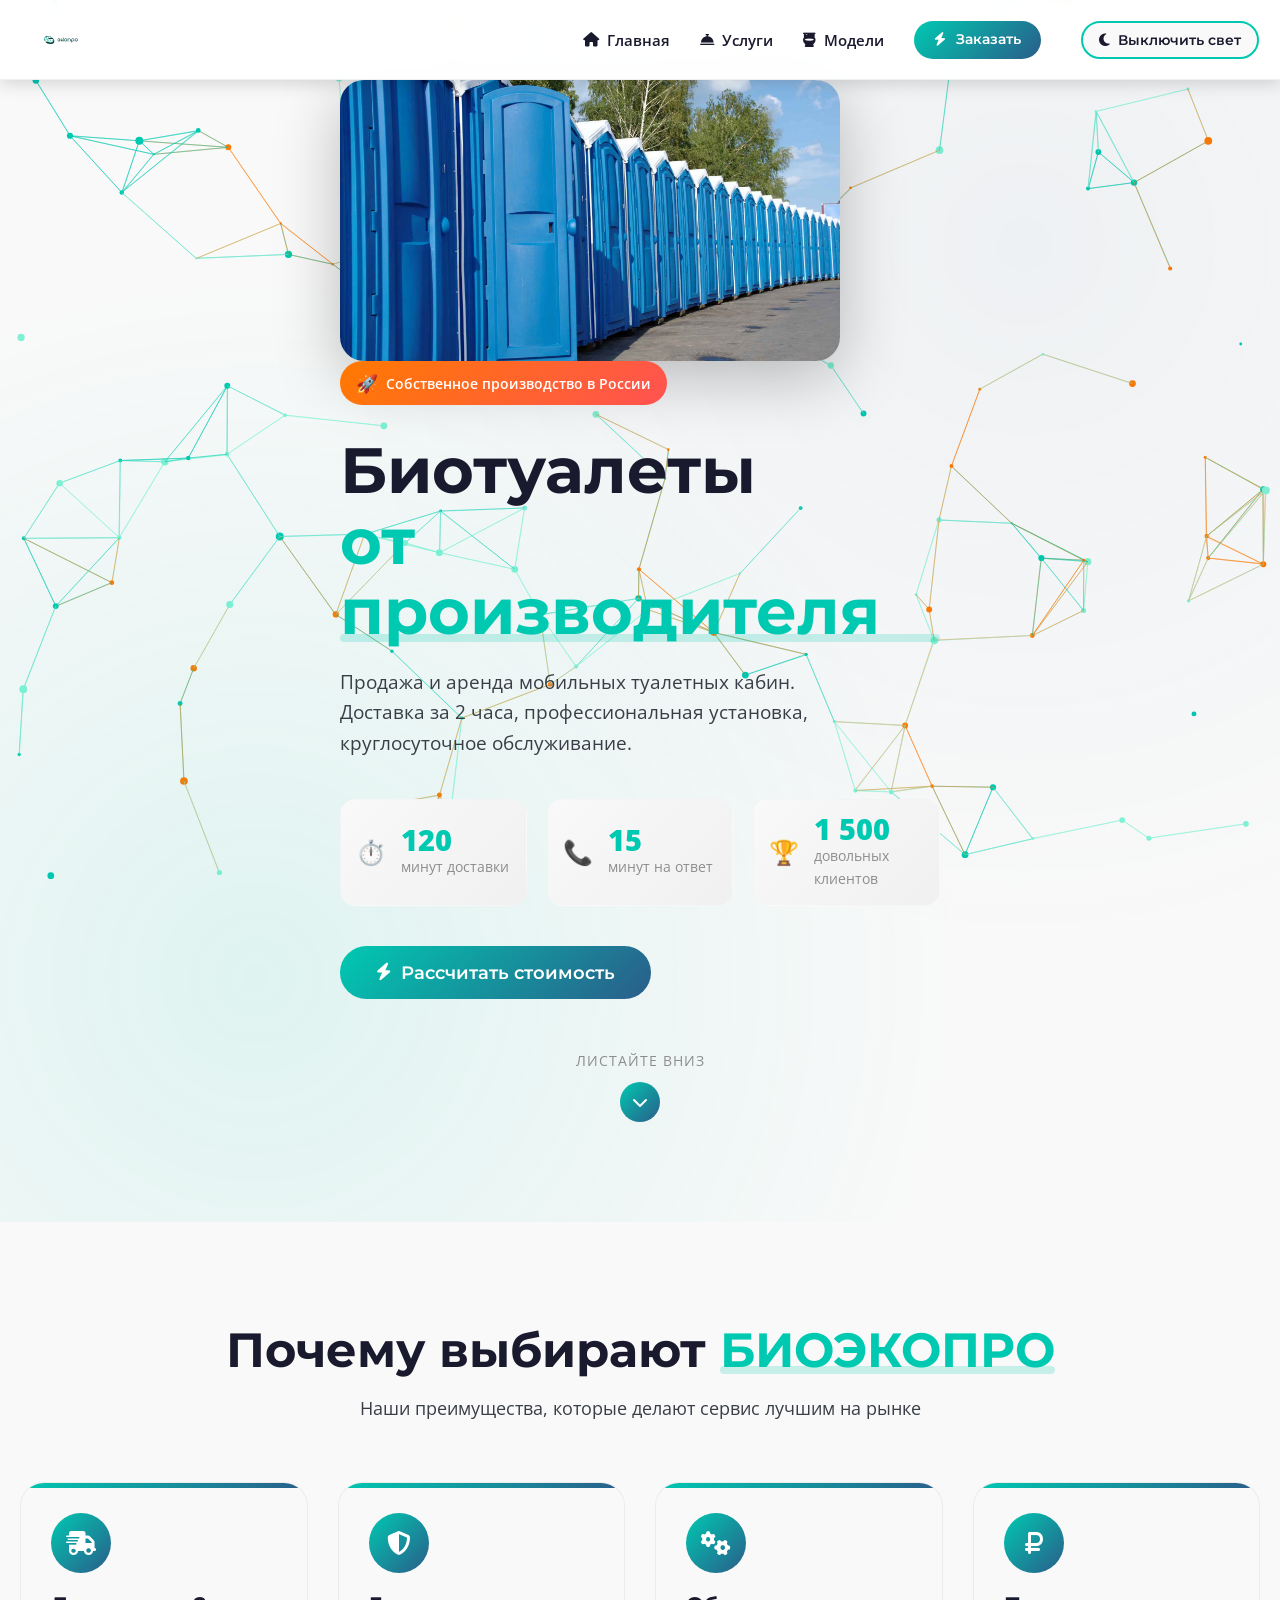
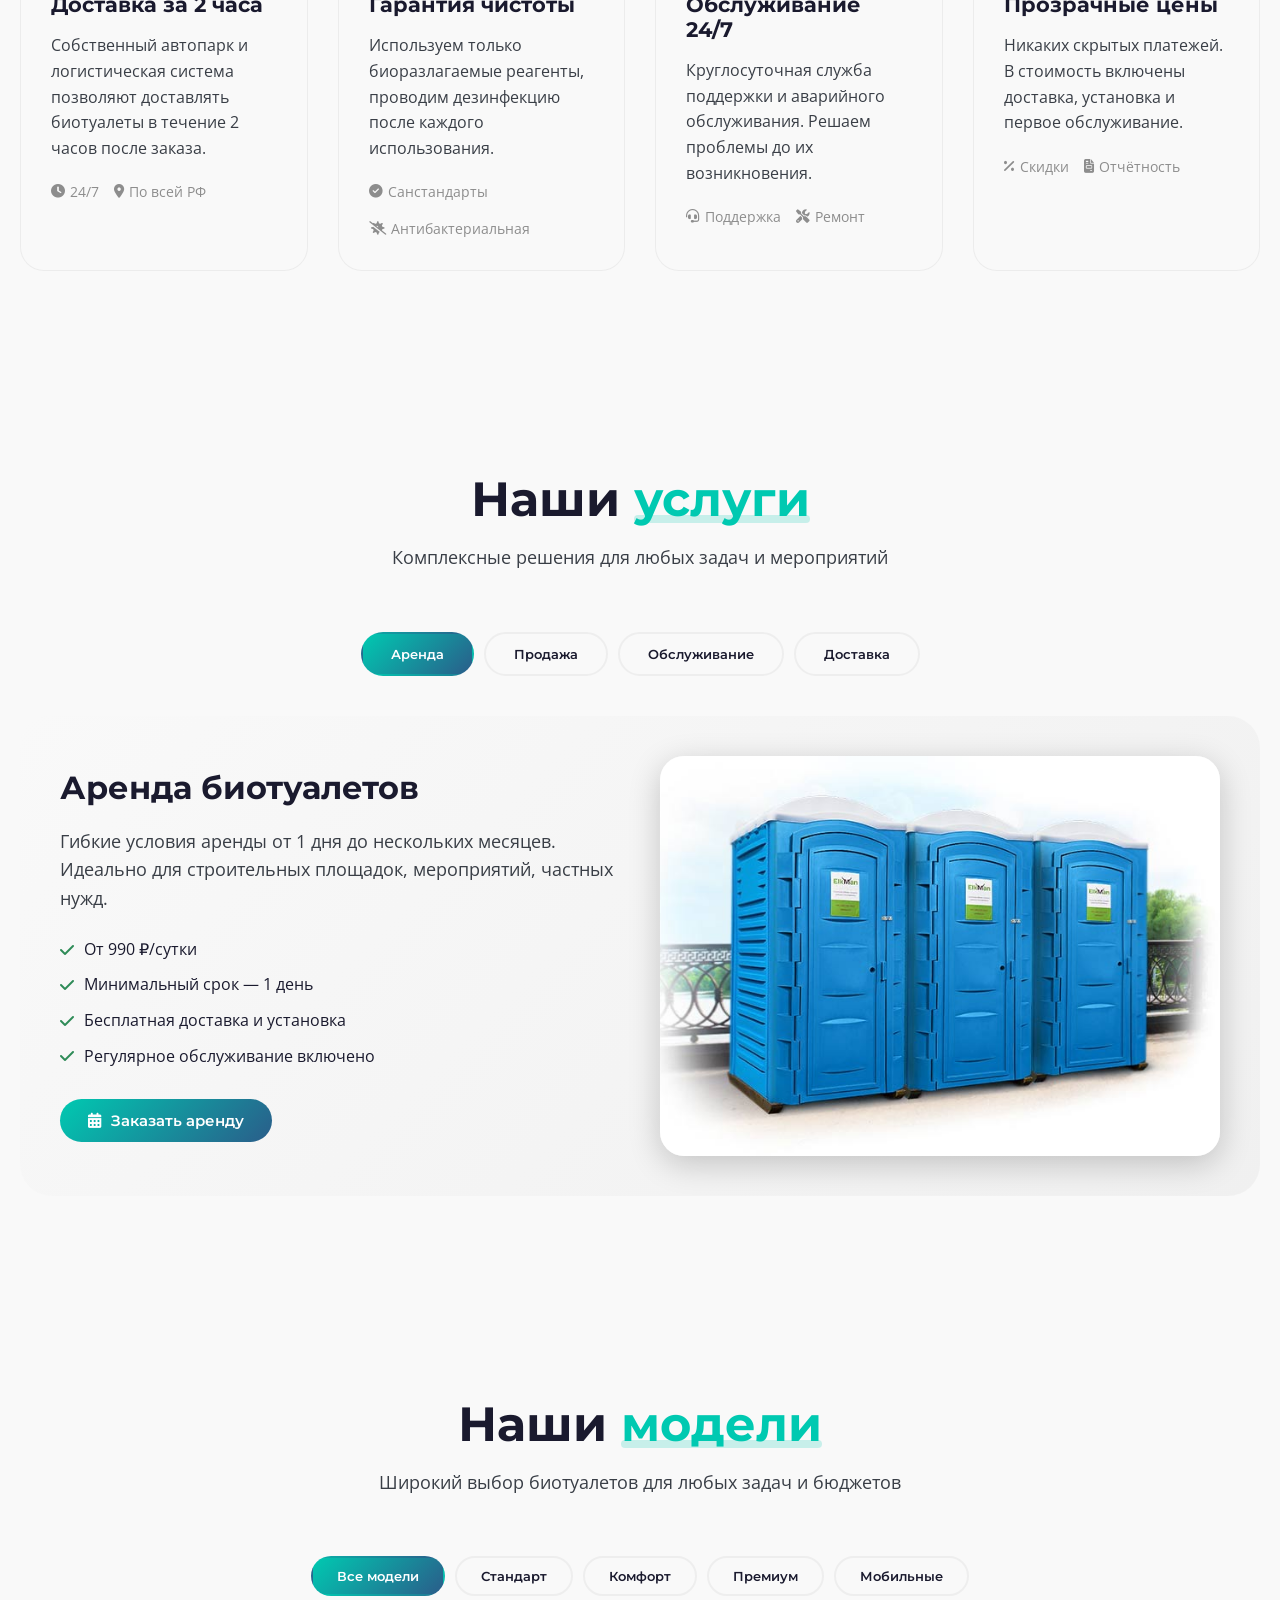
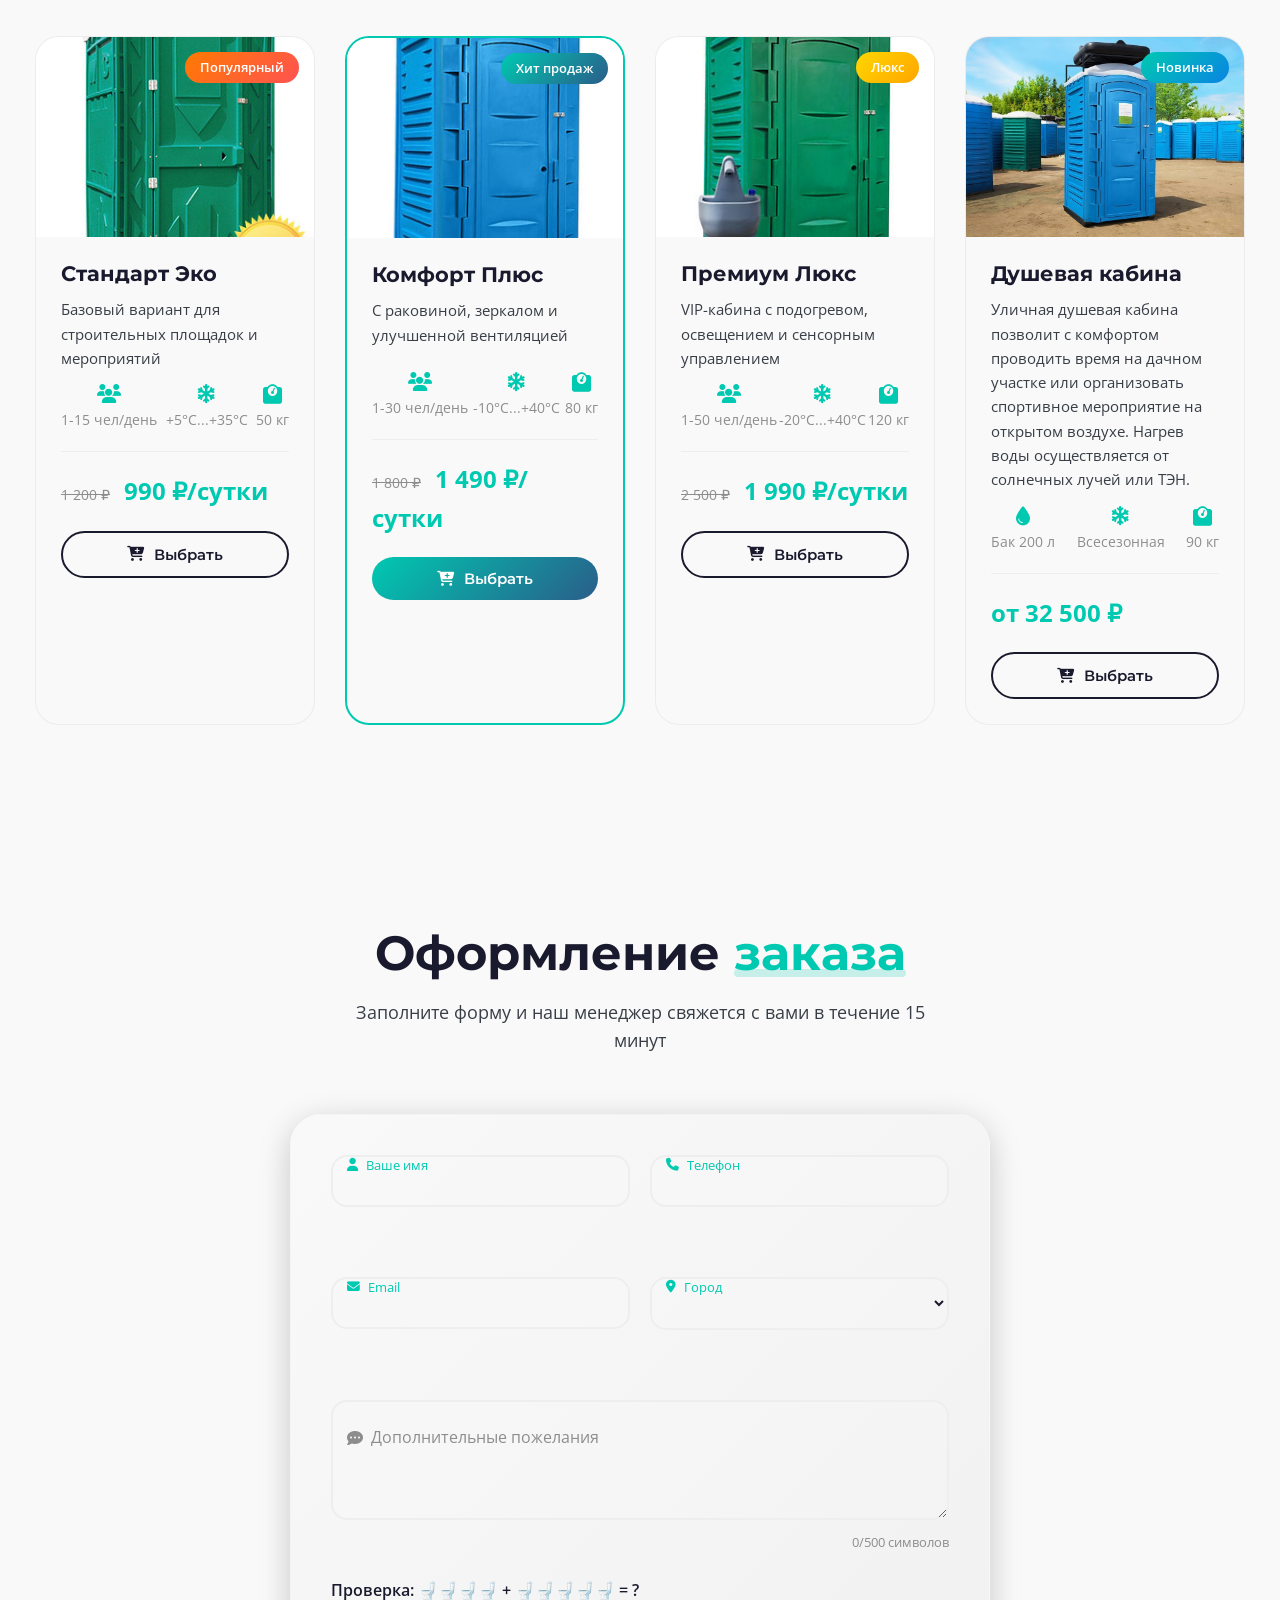
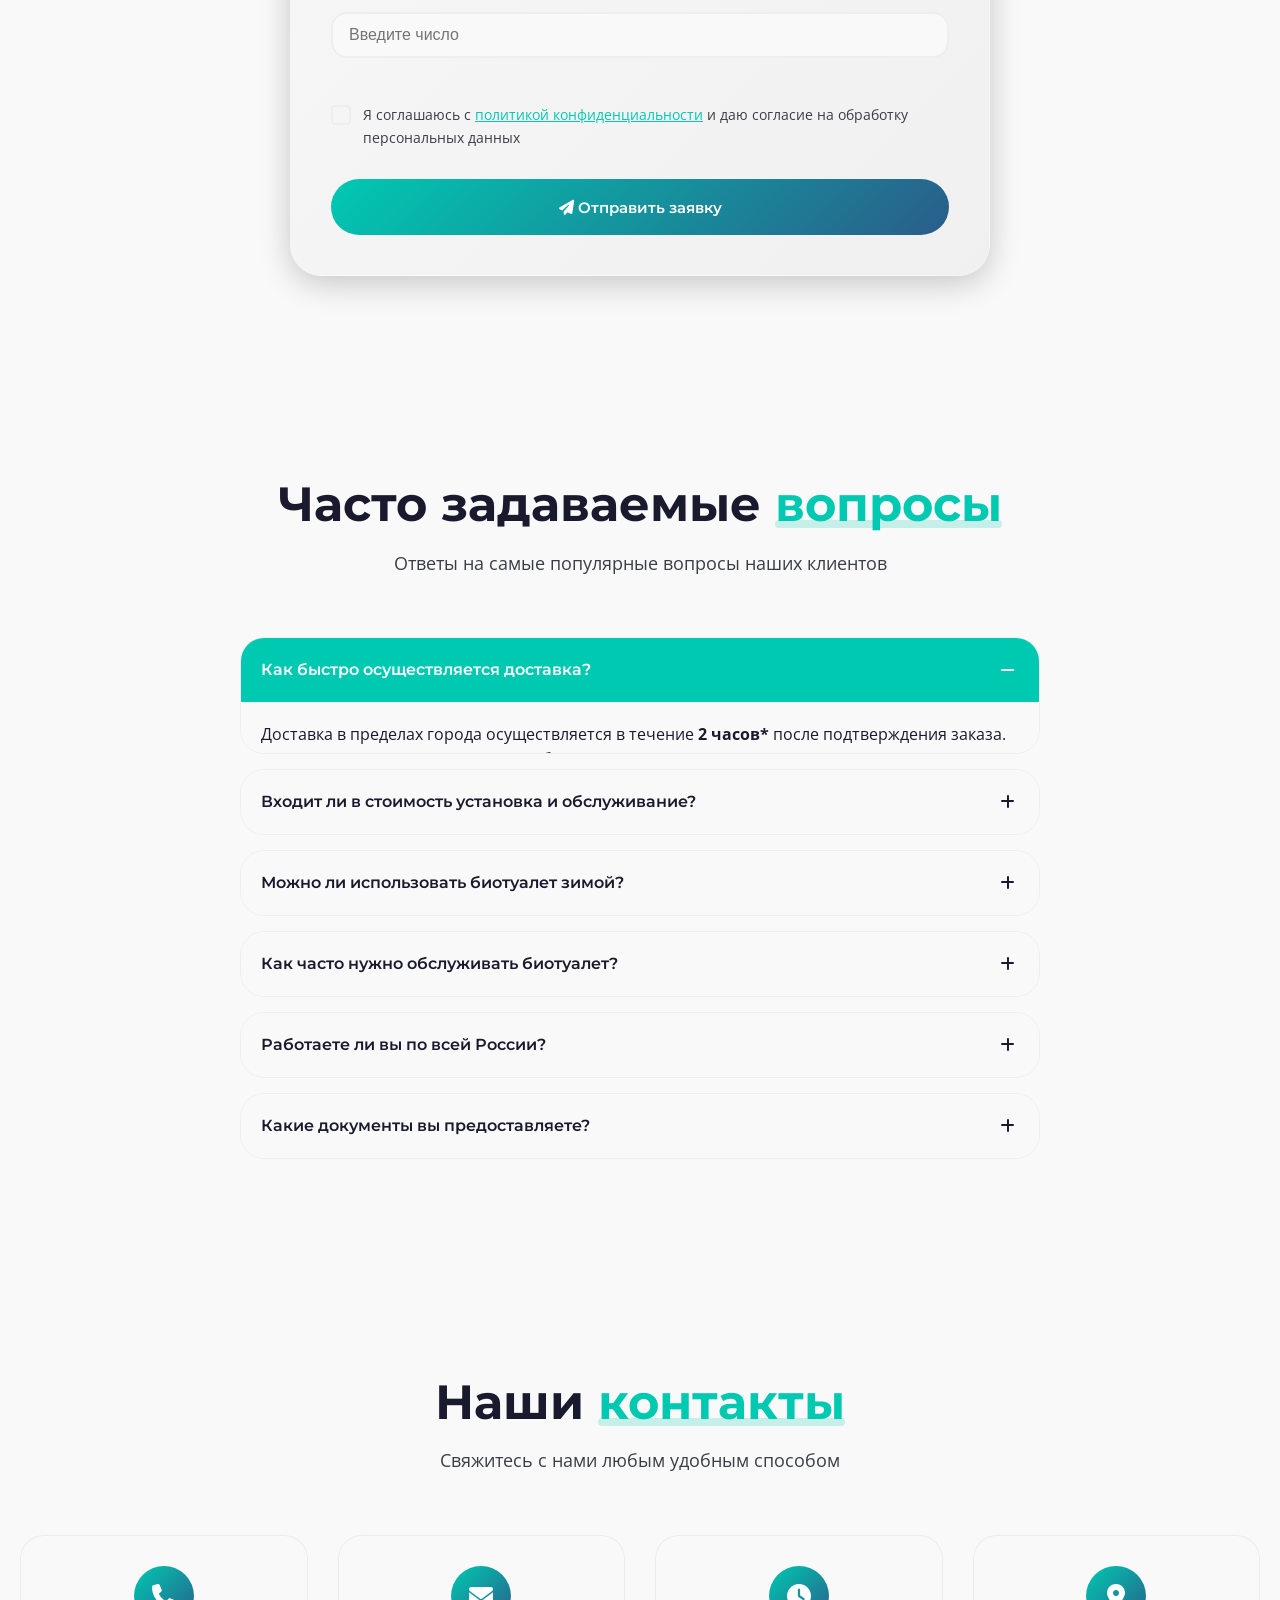
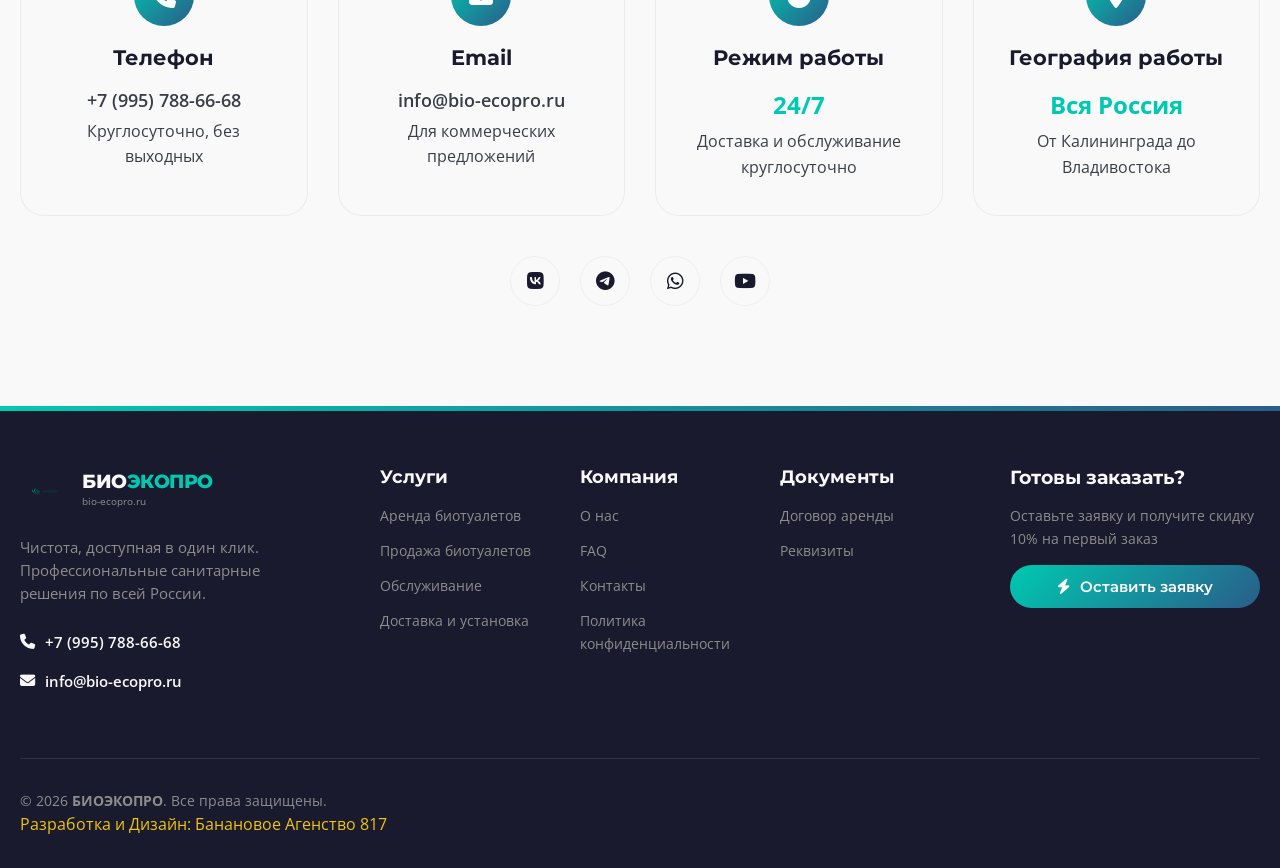
==== commit 1d5377e3: "Update index.html" ====
--- a/index.html
+++ b/index.html
@@ -769,9 +769,9 @@
             <div class="footer-bottom">
                 <div class="copyright">
     <p>&copy; 2026 <strong>БИОЭКОПРО</strong>. Все права защищены.</p>
-    <p class="dev-credit" style="color: #f1c40f; margin-top: 5px; font-size: 0.9rem;">
-        <i class="fas fa-leaf"></i> Банановое агентство 817
-    </p>
+    
+     <a href="https://antidolgi.github.io/banan817/" target="_blank" style="color: #f1c40f;">Разработка и Дизайн: Банановое Агенство 817</a>
+                    </p>
 </div>
             </div>
         </div>
--- a/style.css
+++ b/style.css
@@ -400,6 +400,53 @@
 .pulse-once {
     animation: pulse-once 1s ease;
 }
+.theme-toggle-header {
+    display: inline-flex;
+    align-items: center;
+    gap: 8px;
+    padding: 8px 16px;
+    background: var(--light);
+    border: 2px solid var(--primary);
+    border-radius: var(--radius-round);
+    color: var(--dark);
+    font-weight: 600;
+    font-size: 0.9rem;
+    cursor: pointer;
+    transition: var(--transition-normal);
+    margin-left: 10px;
+}
+
+.theme-toggle-header:hover {
+    background: var(--primary);
+    color: white;
+    border-color: var(--primary);
+}
+
+.theme-toggle-header .fa-sun {
+    display: none;
+}
+
+[data-theme="dark"] .theme-toggle-header .fa-moon {
+    display: none;
+}
+
+[data-theme="dark"] .theme-toggle-header .fa-sun {
+    display: inline-block;
+}
+
+.theme-text {
+    white-space: nowrap;
+}
+
+/* На мобильных устройствах текст можно скрыть */
+@media (max-width: 768px) {
+    .theme-text {
+        display: none;
+    }
+    .theme-toggle-header {
+        padding: 8px 12px;
+    }
+}
 
 @keyframes pulse-glow {
     0%, 100% {
--- a/style.css
+++ b/style.css
@@ -400,6 +400,53 @@
 .pulse-once {
     animation: pulse-once 1s ease;
 }
+.theme-toggle-header {
+    display: inline-flex;
+    align-items: center;
+    gap: 8px;
+    padding: 8px 16px;
+    background: var(--light);
+    border: 2px solid var(--primary);
+    border-radius: var(--radius-round);
+    color: var(--dark);
+    font-weight: 600;
+    font-size: 0.9rem;
+    cursor: pointer;
+    transition: var(--transition-normal);
+    margin-left: 10px;
+}
+
+.theme-toggle-header:hover {
+    background: var(--primary);
+    color: white;
+    border-color: var(--primary);
+}
+
+.theme-toggle-header .fa-sun {
+    display: none;
+}
+
+[data-theme="dark"] .theme-toggle-header .fa-moon {
+    display: none;
+}
+
+[data-theme="dark"] .theme-toggle-header .fa-sun {
+    display: inline-block;
+}
+
+.theme-text {
+    white-space: nowrap;
+}
+
+/* На мобильных устройствах текст можно скрыть */
+@media (max-width: 768px) {
+    .theme-text {
+        display: none;
+    }
+    .theme-toggle-header {
+        padding: 8px 12px;
+    }
+}
 
 @keyframes pulse-glow {
     0%, 100% {
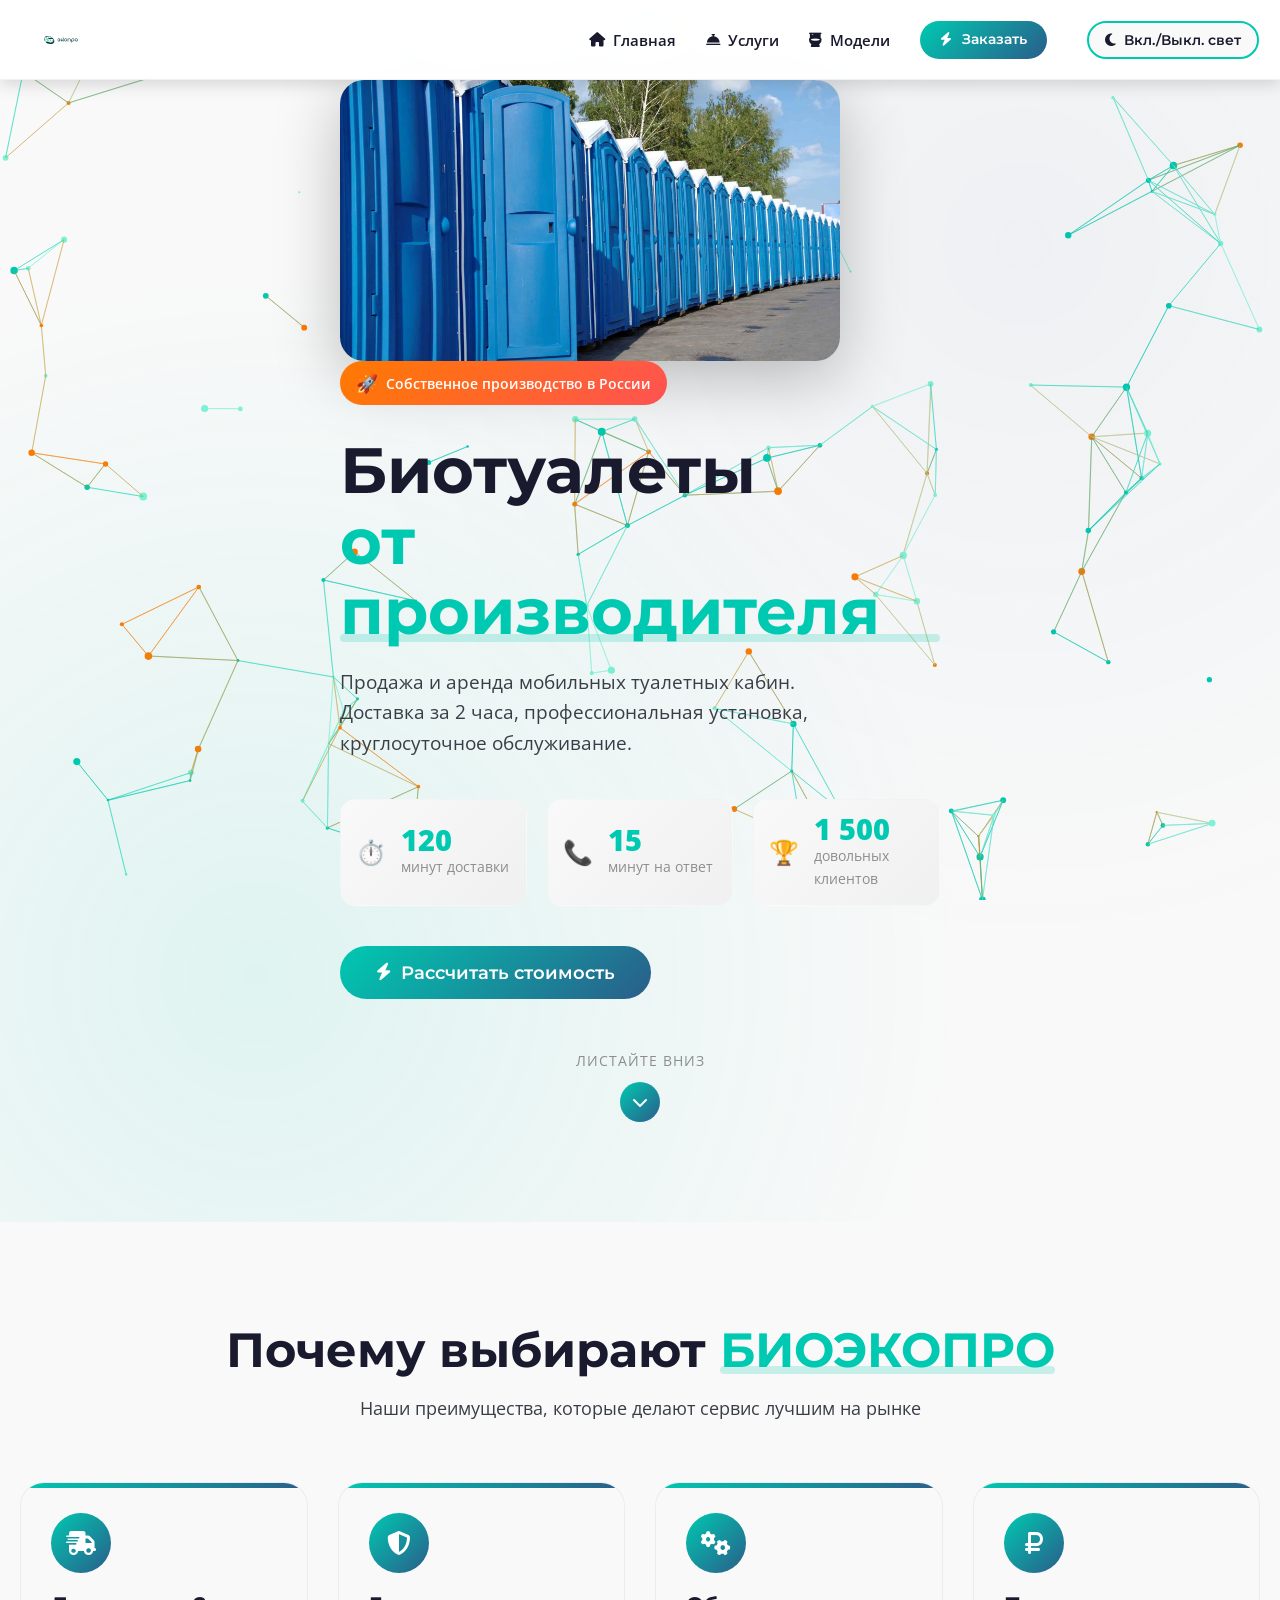
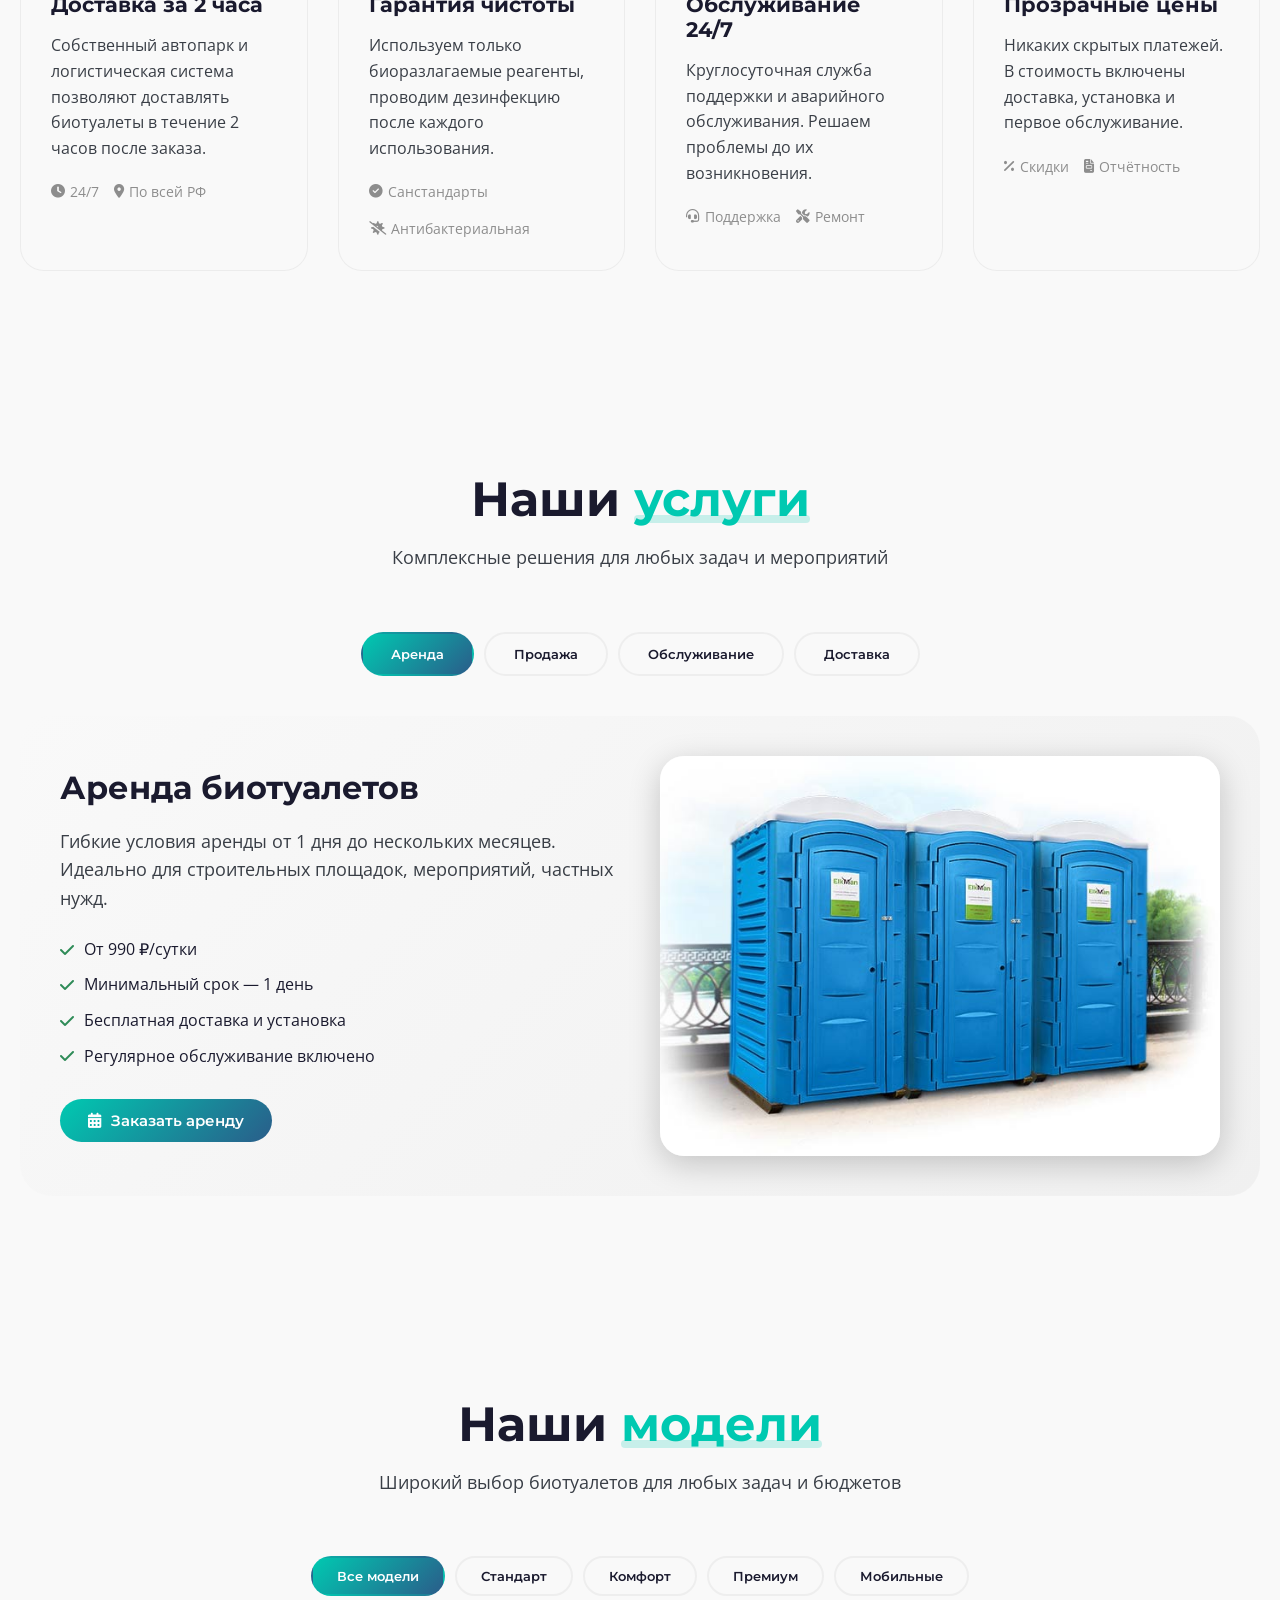
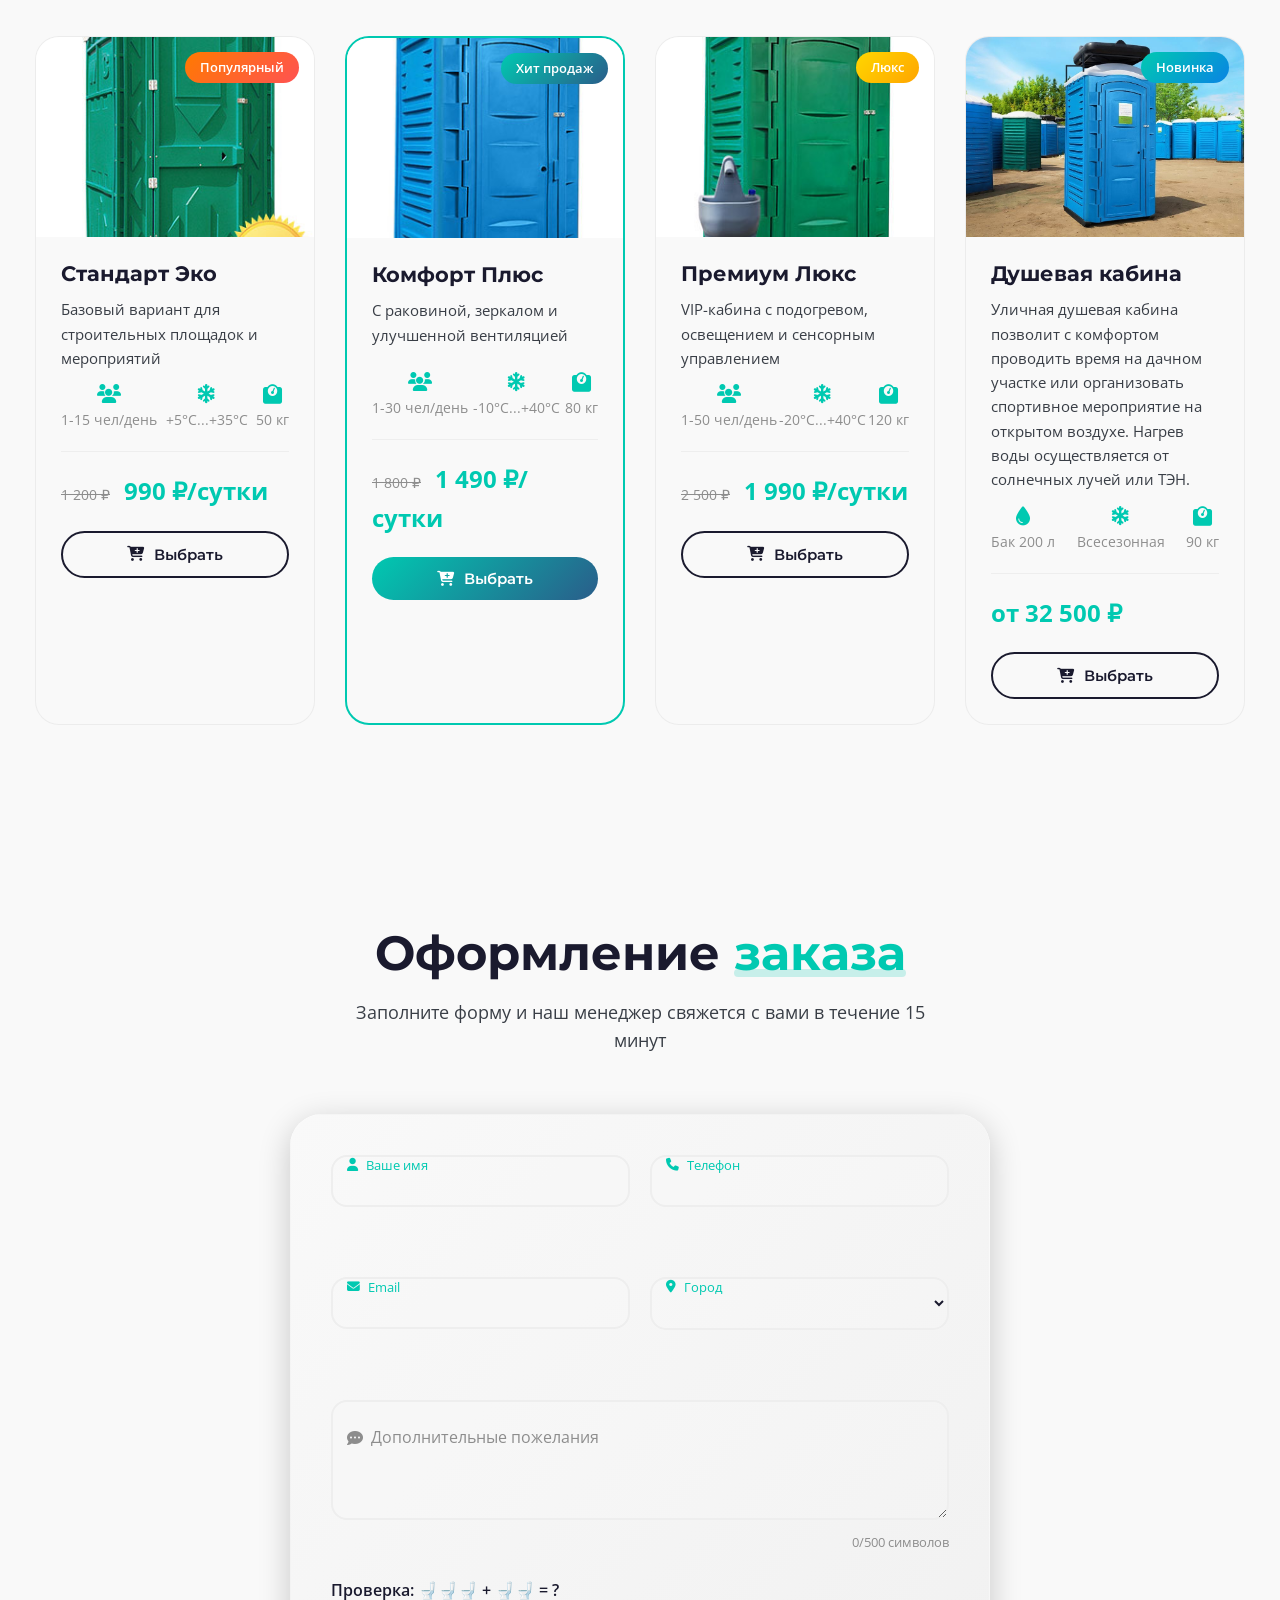
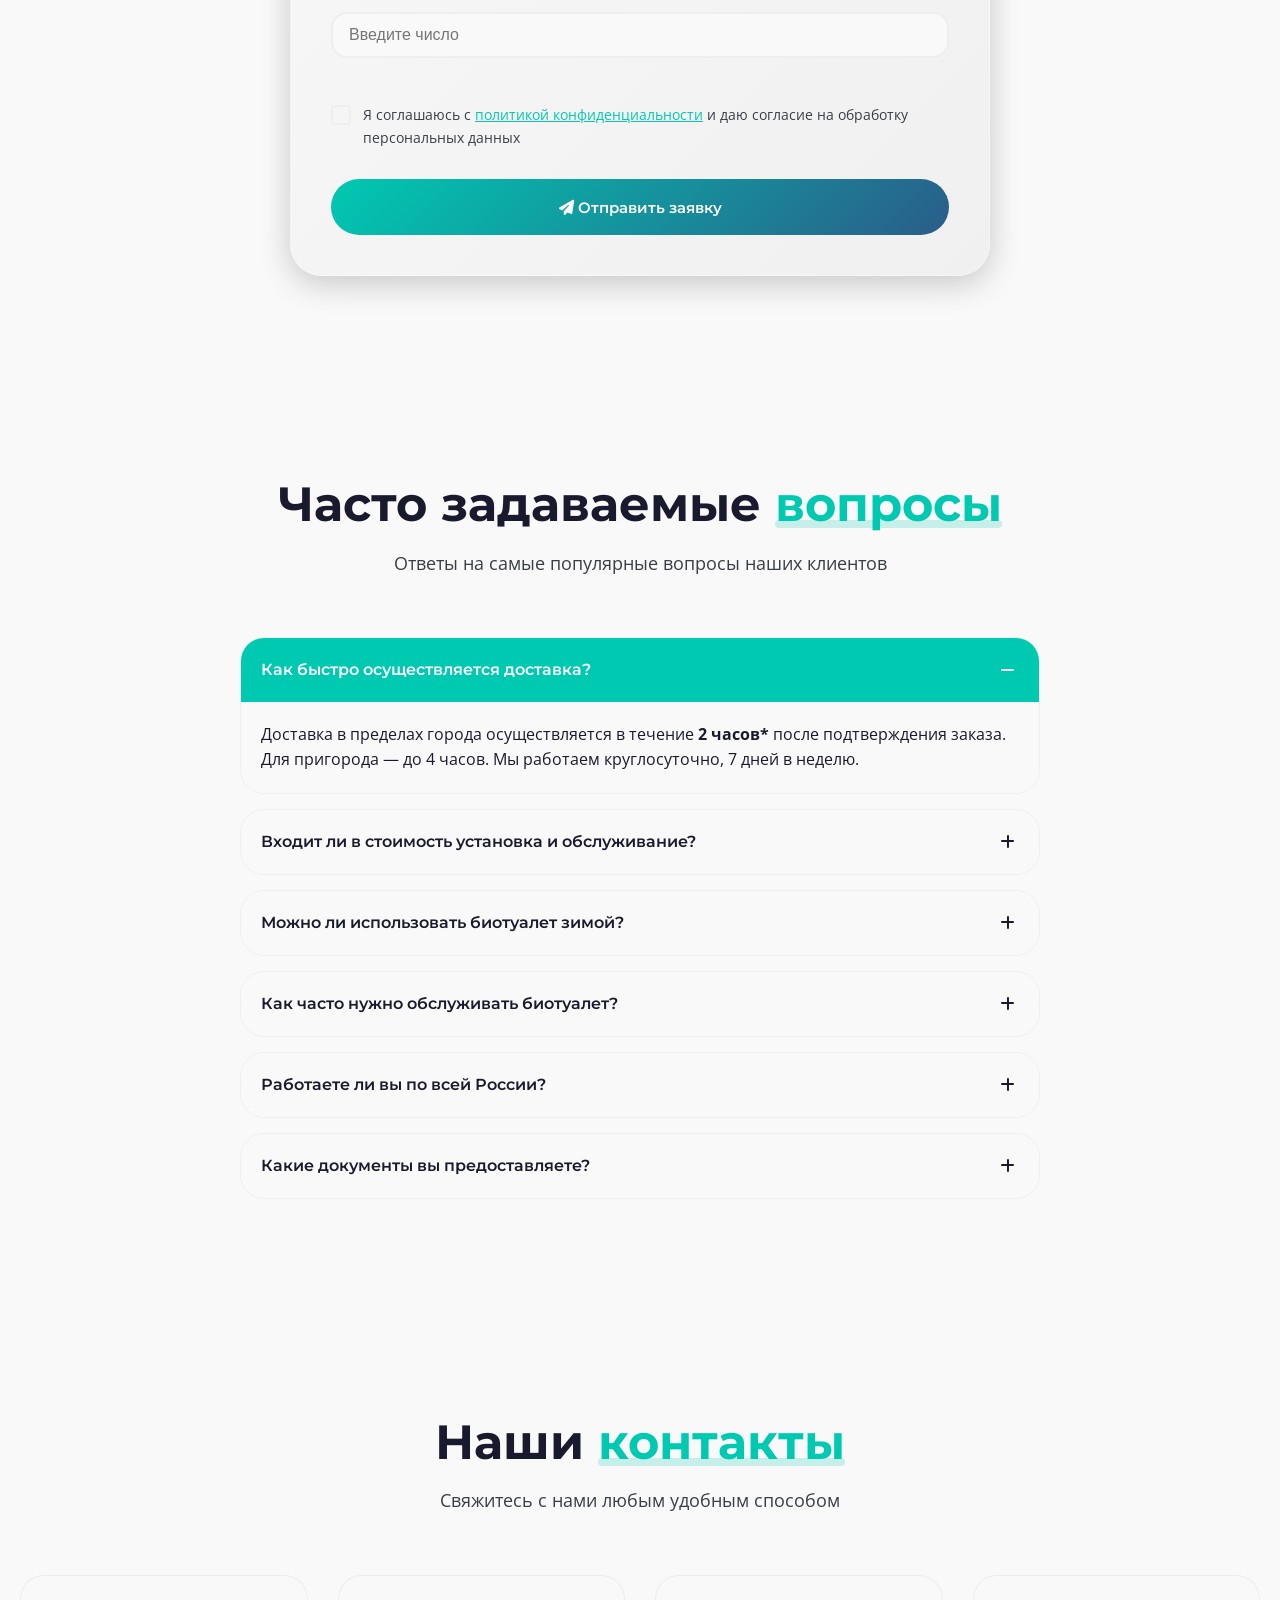
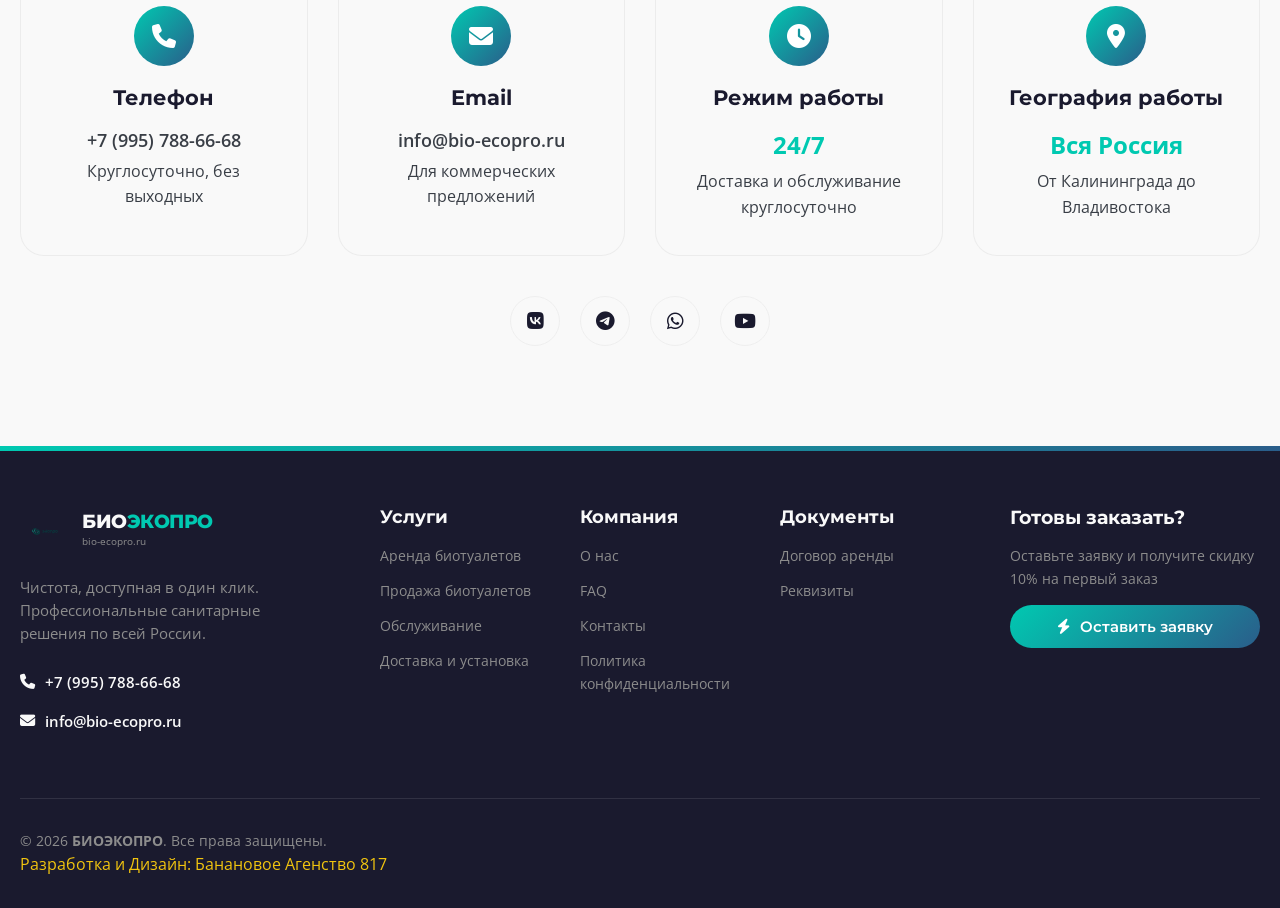
==== commit 85760b18: "Update index.html" ====
--- a/index.html
+++ b/index.html
@@ -116,7 +116,7 @@
                 <button class="theme-toggle-header" id="themeToggleHeader" aria-label="Переключить тему">
         <i class="fas fa-moon"></i>
         <i class="fas fa-sun"></i>
-        <span class="theme-text">Выключить свет</span>
+        <span class="theme-text">Вкл./Выкл. свет</span>
     </button>
             </div>
             
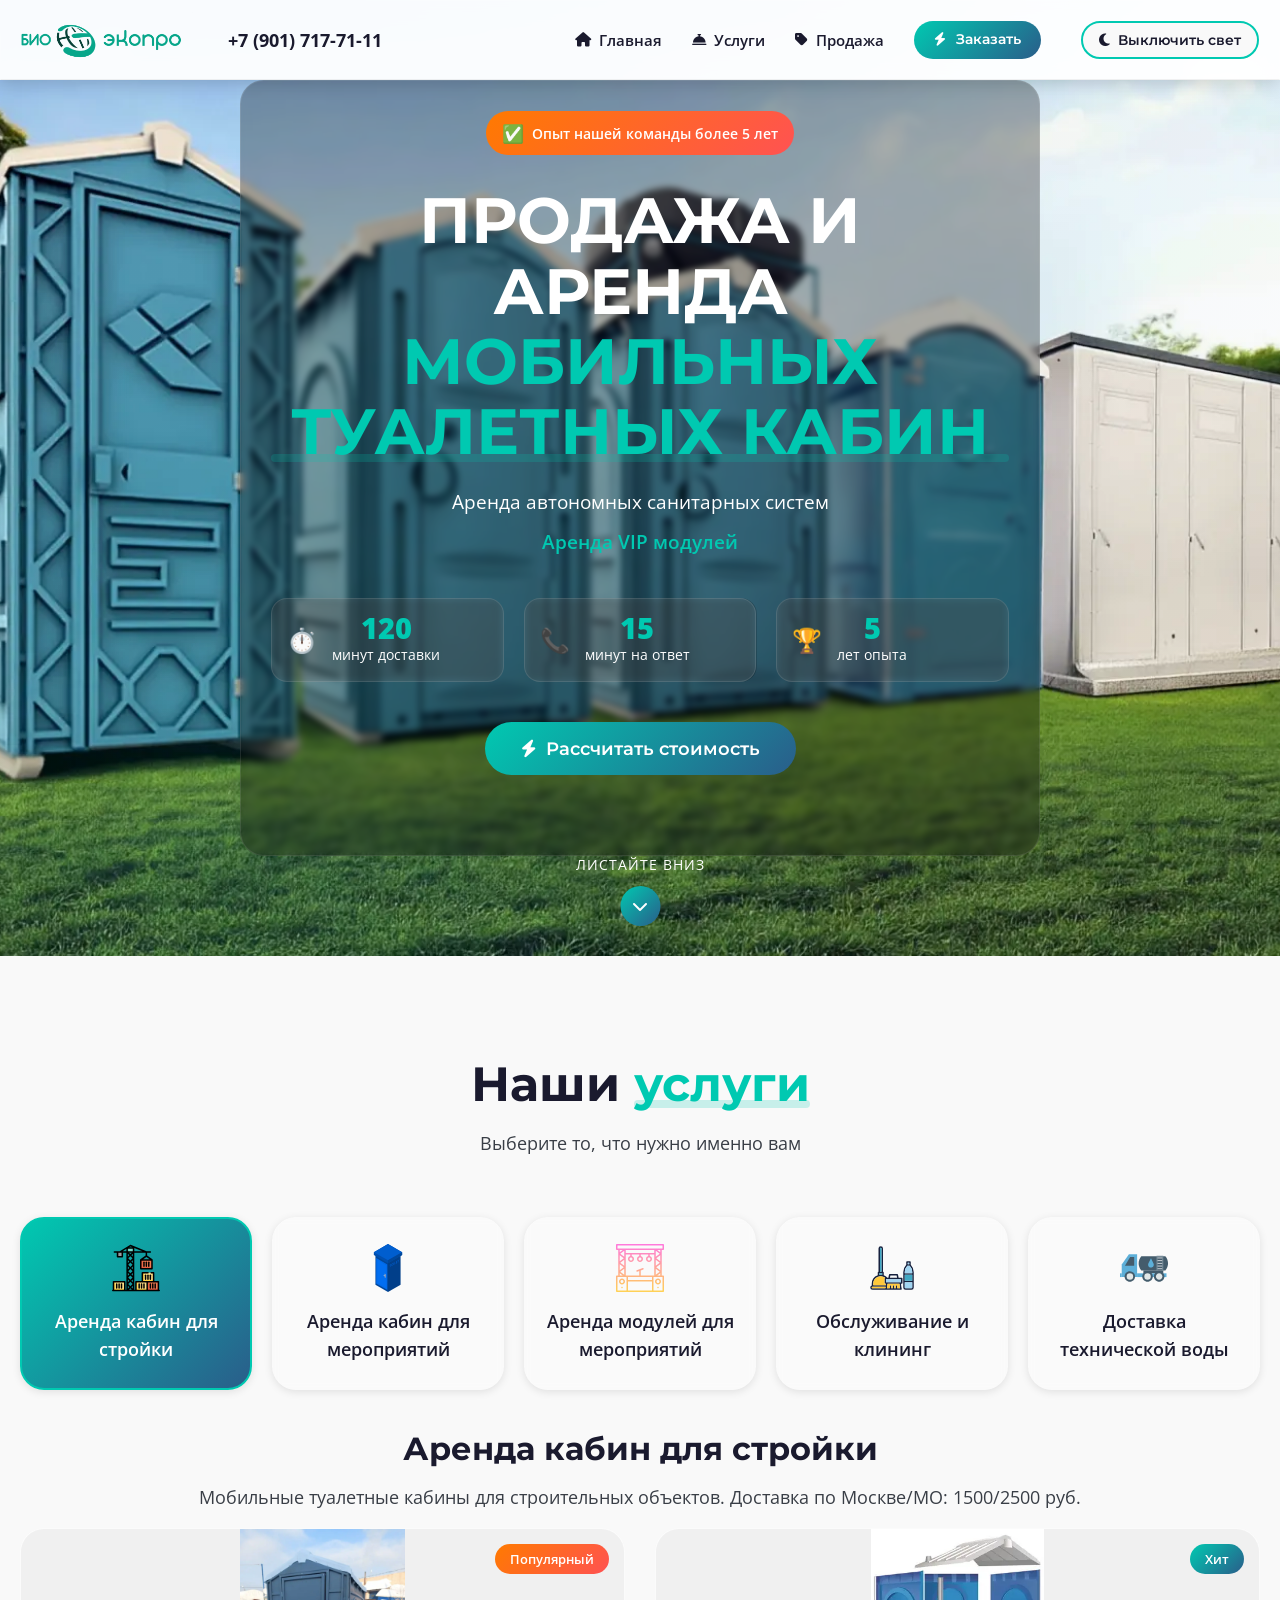
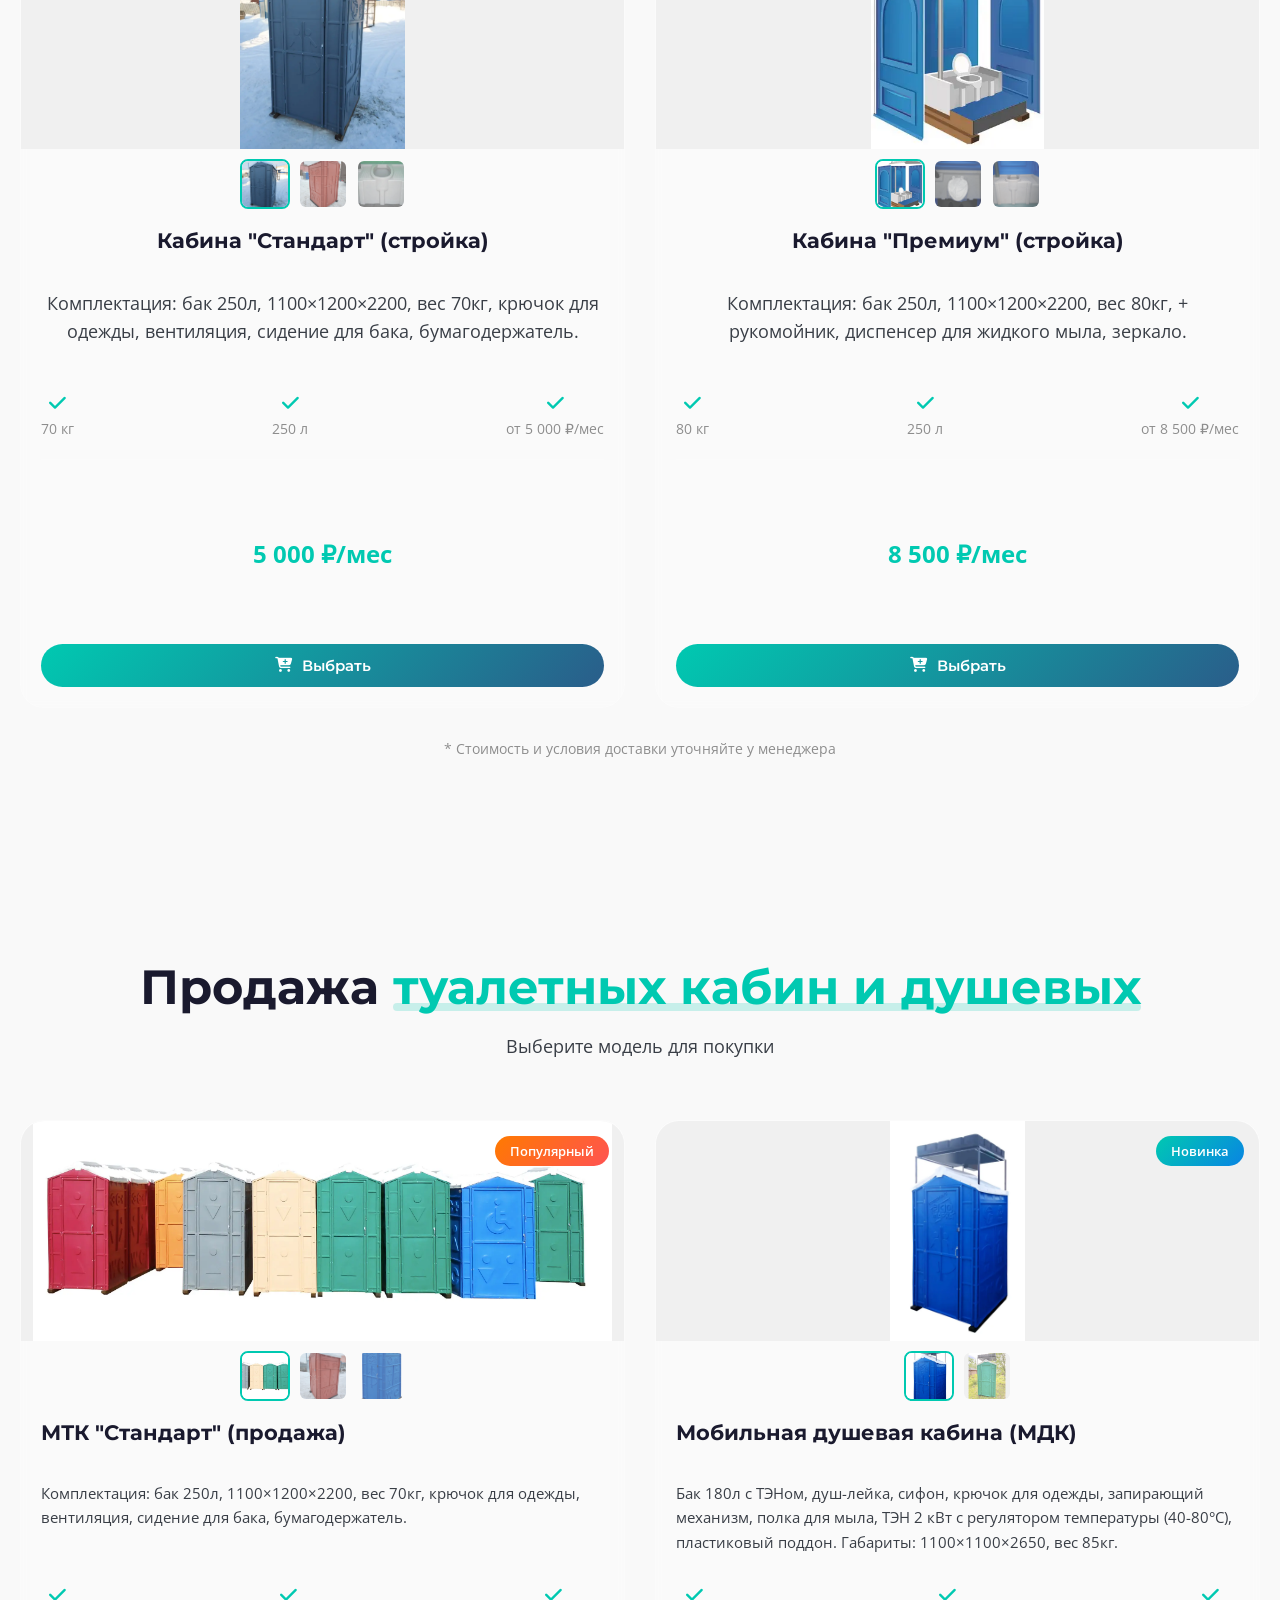
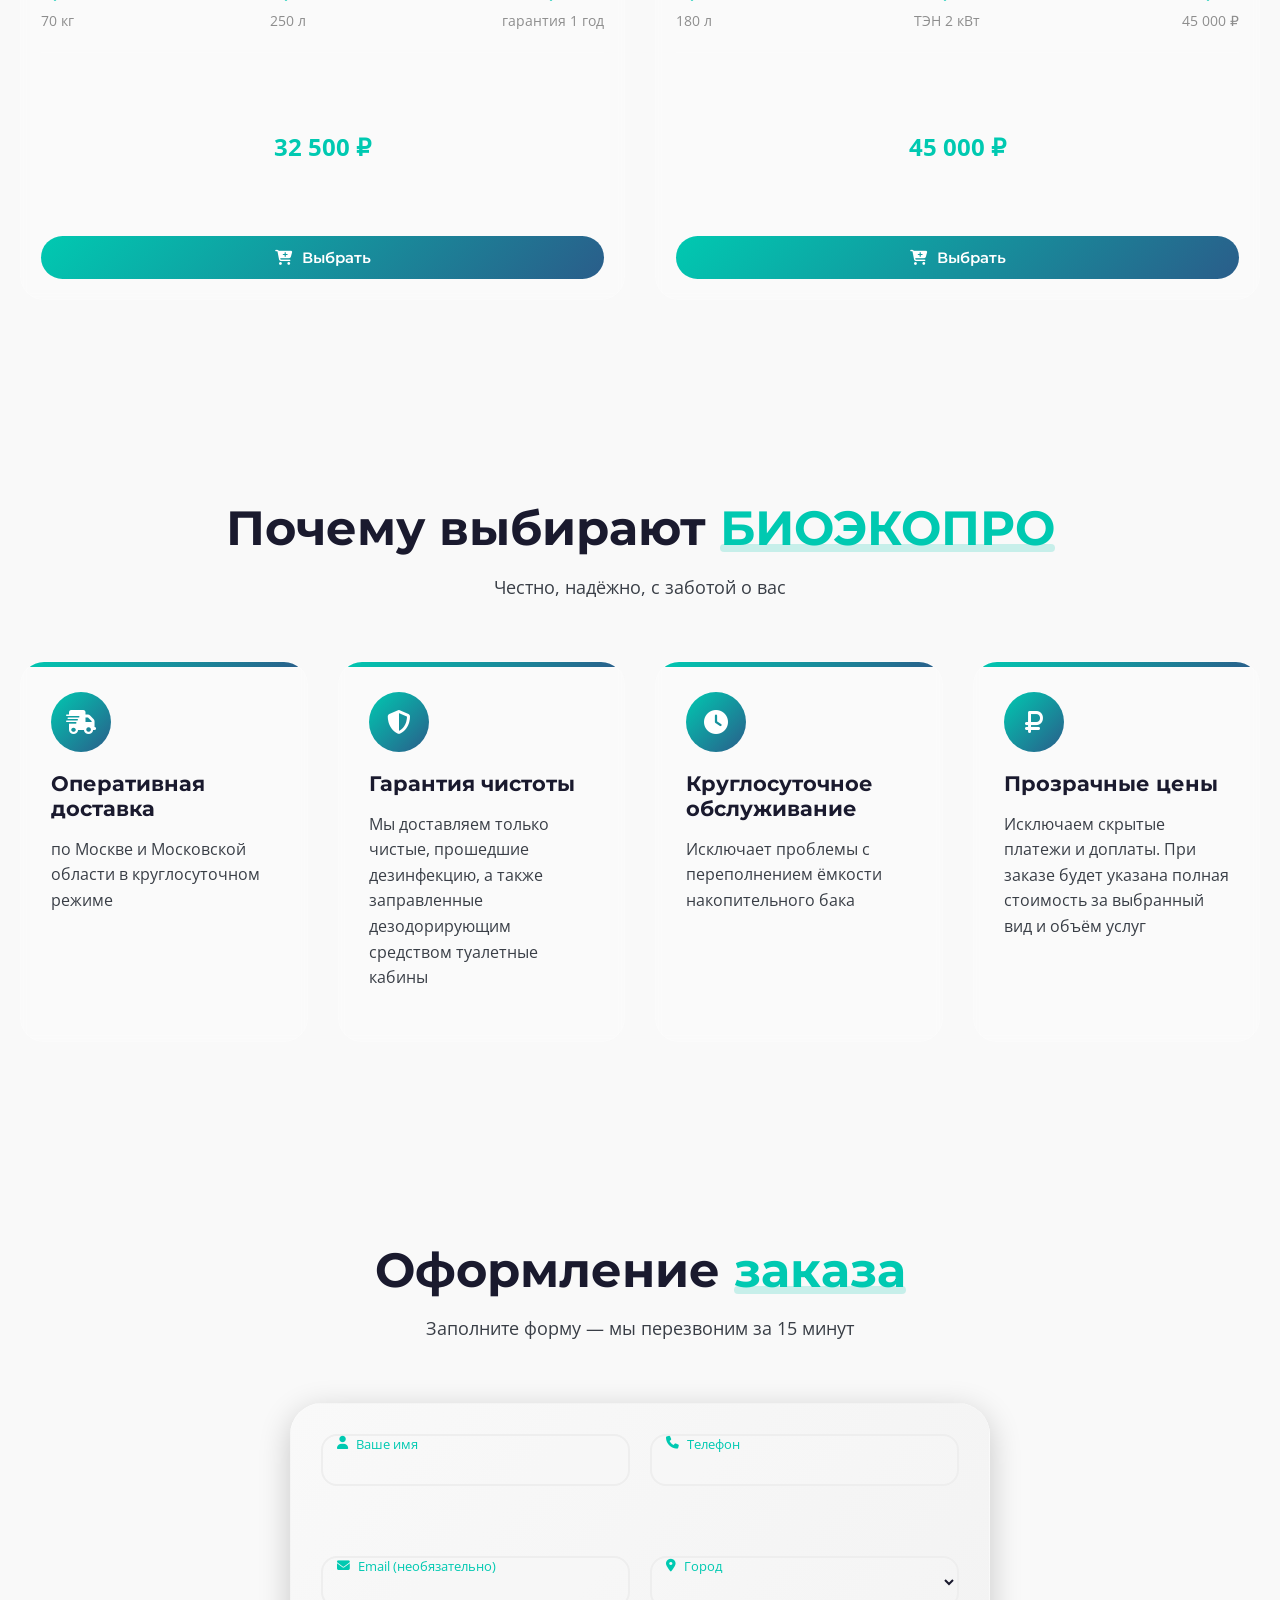
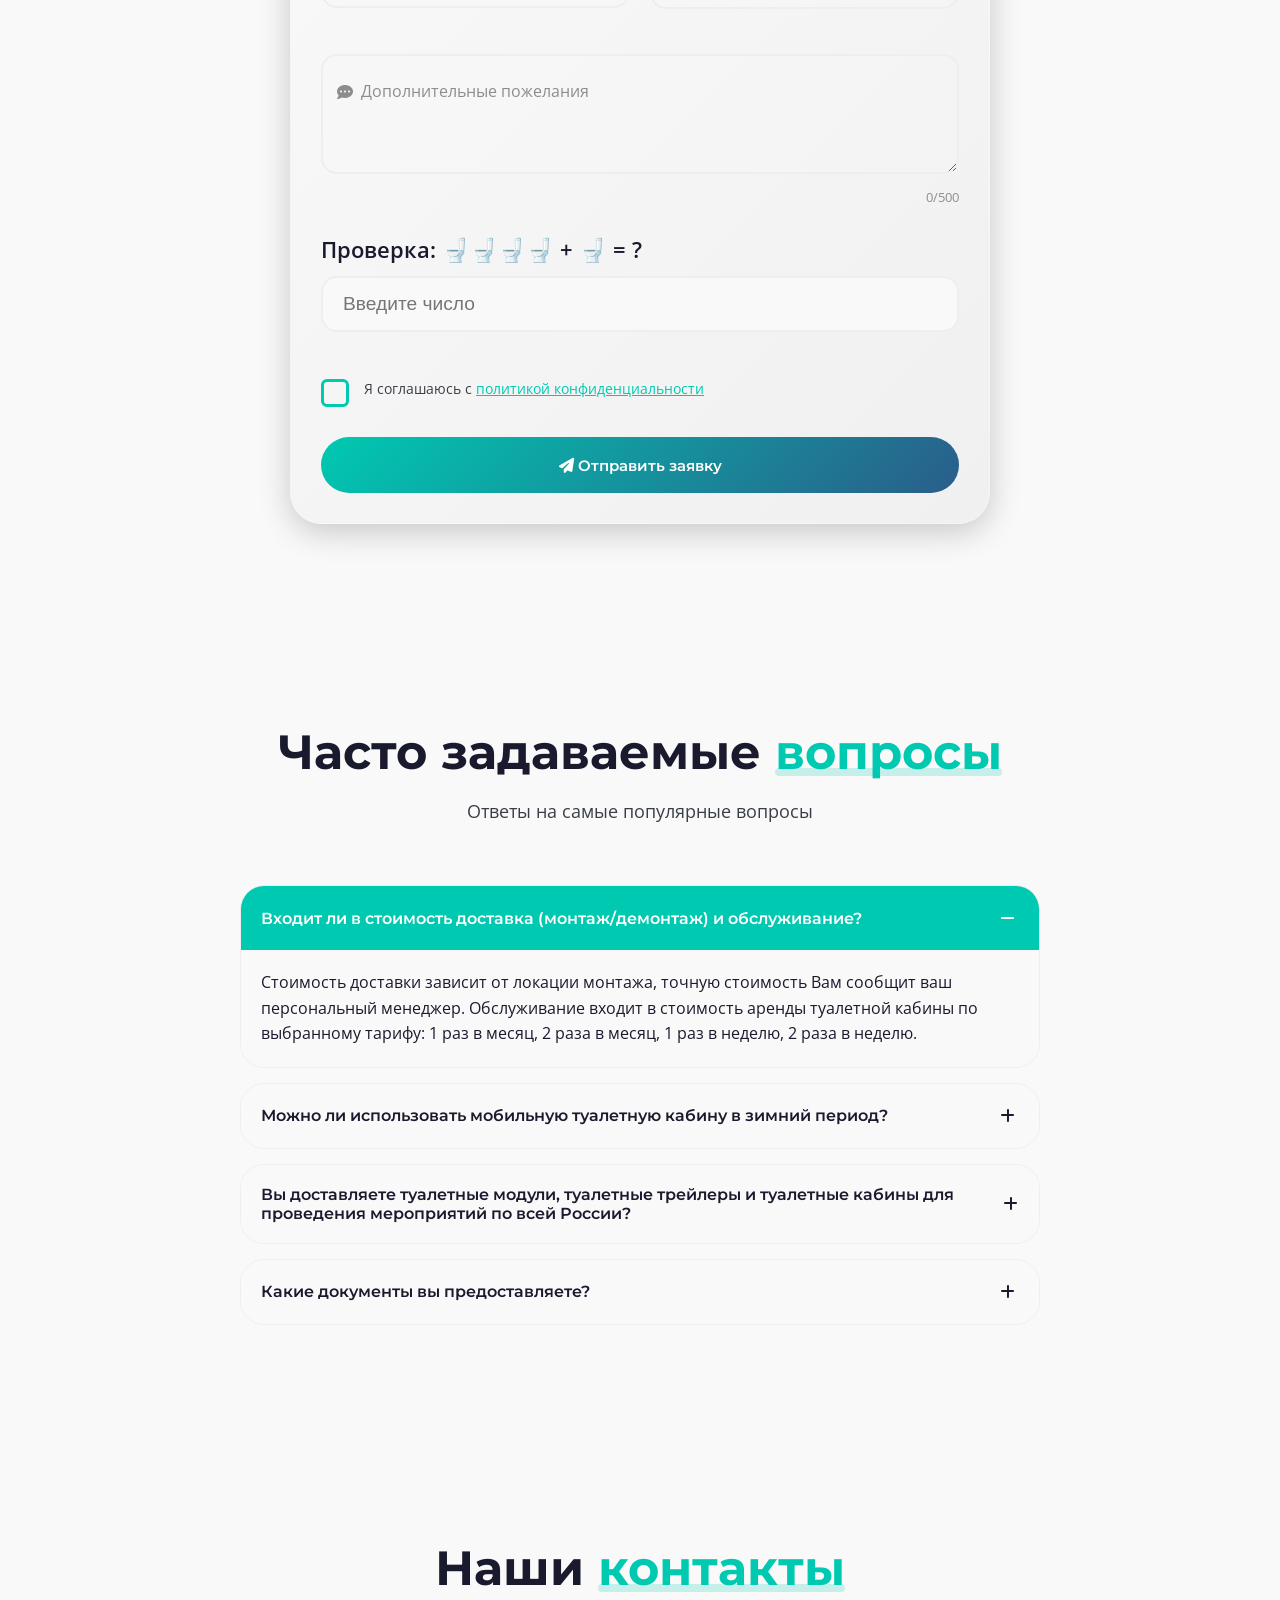
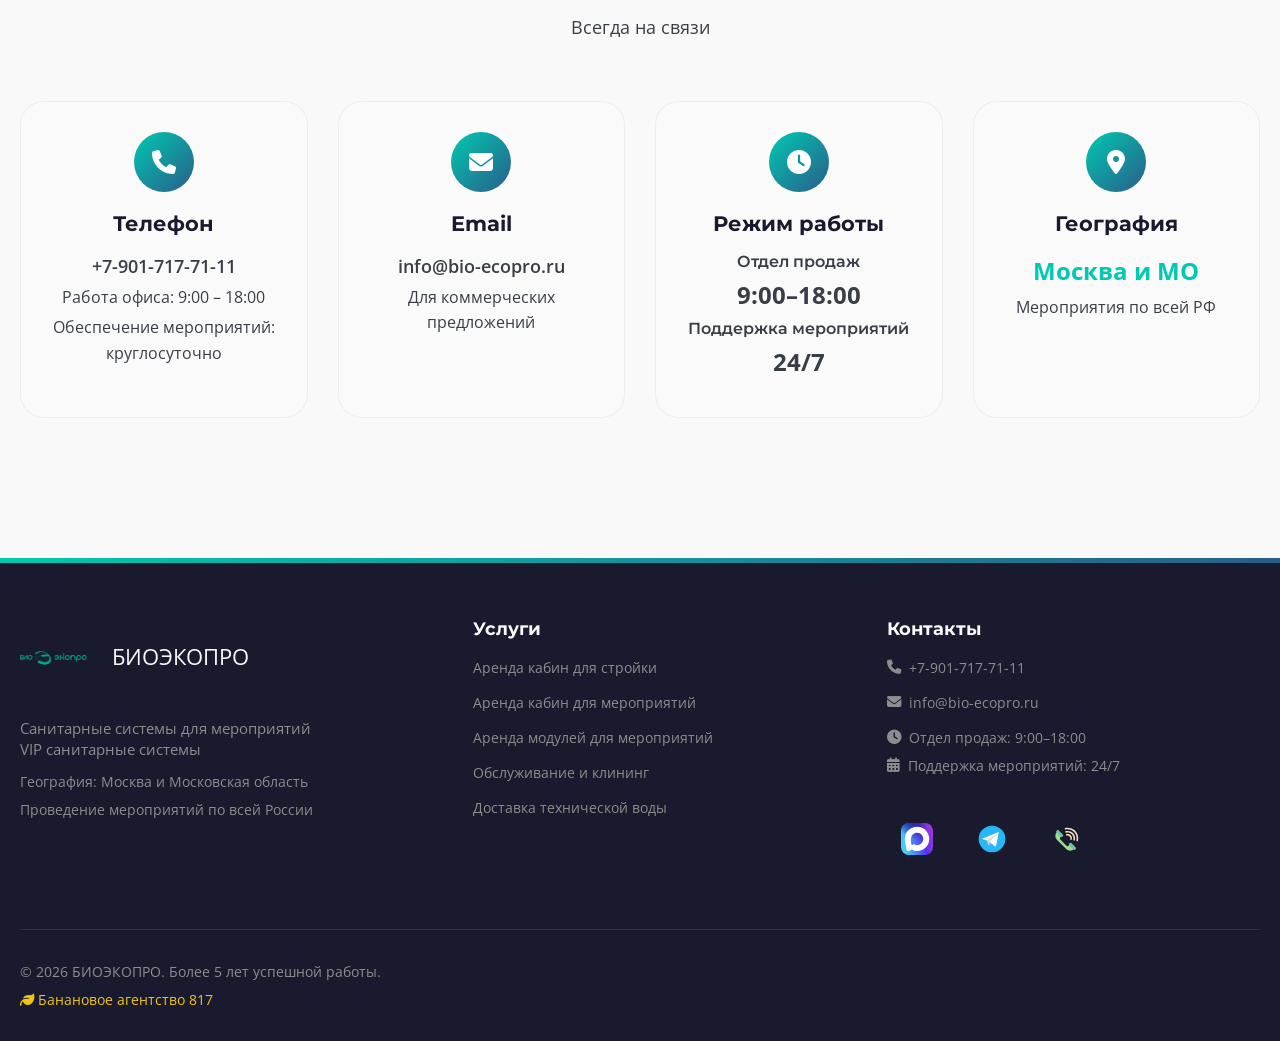
==== commit 0b989435: "Add files via upload" ====
--- a/index.html
+++ b/index.html
@@ -1,18 +1,22 @@
 <!DOCTYPE html>
 <html lang="ru" data-theme="light">
 <head>
+    <!-- 🔥 КЭШ-КОНТРОЛЬ -->
+    <meta http-equiv="Cache-Control" content="no-cache, no-store, must-revalidate">
+    <meta http-equiv="Pragma" content="no-cache">
+    <meta http-equiv="Expires" content="0">
     <meta charset="UTF-8">
     <meta name="viewport" content="width=device-width, initial-scale=1.0">
-    <title>БИОЭКОПРО — Аренда и продажа биотуалетов с доставкой по всей России</title>
-    <meta name="description" content="Профессиональная аренда и продажа биотуалетов. Собственное производство, доставка, установка и обслуживание. Работаем по всей РФ, круглосуточная поддержка.">
+    <title>БИОЭКОПРО — Аренда и продажа биотуалетов в Москве</title>
+    <meta name="description" content="Аренда и продажа мобильных туалетных кабин. Доставка за 2 часа, обслуживание 24/7. Опыт более 5 лет.">
     <meta name="keywords" content="биотуалет, аренда биотуалета, продажа биотуалетов, БИОЭКОПРО, Москва, доставка">
     
     <!-- Preload критичных ресурсов -->
-    <link rel="preload" href="style.css" as="style">
-    <link rel="preload" href="script.js" as="script">
+    <link rel="preload" href="style.css?v=2.0.1" as="style">
+    <link rel="preload" href="script.js?v=2.0.1" as="script">
     
     <!-- CSS -->
-    <link rel="stylesheet" href="style.css">
+    <link rel="stylesheet" href="style.css?v=2.0.1">
     
     <!-- Иконки Font Awesome -->
     <link rel="stylesheet" href="https://cdnjs.cloudflare.com/ajax/libs/font-awesome/6.4.0/css/all.min.css">
@@ -25,9 +29,9 @@
     <!-- Favicon -->
     <link rel="icon" href="assets/images/favicon.svg" type="image/svg+xml">
     
-    <!-- Open Graph для соцсетей -->
-    <meta property="og:title" content="БИОЭКОПРО — Профессиональные биотуалеты">
-    <meta property="og:description" content="Производство, продажа и аренда биотуалетов. Доставка за 2 часа, установка, обслуживание.">
+    <!-- Open Graph -->
+    <meta property="og:title" content="БИОЭКОПРО — Санитарные решения для стройки и мероприятий">
+    <meta property="og:description" content="Аренда и продажа мобильных туалетных кабин в Москве и области. Доставка за 2 часа, обслуживание 24/7.">
     <meta property="og:image" content="https://bio-ecopro.ru/assets/images/social-preview.jpg">
     <meta property="og:url" content="https://bio-ecopro.ru">
     <meta property="og:type" content="website">
@@ -37,119 +41,116 @@
     <meta name="twitter:title" content="БИОЭКОПРО — Аренда биотуалетов">
     <meta name="twitter:description" content="Профессиональные санитарные решения для бизнеса и мероприятий">
     
-    <!-- No-JS fallback -->
-    <noscript>
-        <style>
-            .js-required { display: none; }
-            .no-js-message {
-                display: block;
-                background: linear-gradient(135deg, #00C9B1, #2A5D8A);
-                color: white;
-                padding: 20px;
-                text-align: center;
-                border-radius: 10px;
-                margin: 20px 0;
-                animation: pulse 2s infinite;
-            }
-        </style>
-    </noscript>
-    
-    <!-- Schema.org микроразметка -->
+    <!-- Yandex.Metrika counter -->
+    <script type="text/javascript">
+        (function(m,e,t,r,i,k,a){
+            m[i]=m[i]||function(){(m[i].a=m[i].a||[]).push(arguments)};
+            m[i].l=1*new Date();
+            for (var j = 0; j < document.scripts.length; j++) {if (document.scripts[j].src === r) { return; }}
+            k=e.createElement(t),a=e.getElementsByTagName(t)[0],k.async=1,k.src=r,a.parentNode.insertBefore(k,a)
+        })(window, document,'script','https://mc.yandex.ru/metrika/tag.js?id=107246683', 'ym');
+    
+        ym(107246683, 'init', {ssr:true, webvisor:true, clickmap:true, ecommerce:"dataLayer", referrer: document.referrer, url: location.href, accurateTrackBounce:true, trackLinks:true});
+    </script>
+    <noscript><div><img src="https://mc.yandex.ru/watch/107246683" style="position:absolute; left:-9999px;" alt="" /></div></noscript>
+
+    <!-- /Yandex.Metrika counter -->
+    
+    <!-- Schema.org -->
     <script type="application/ld+json">
     {
         "@context": "https://schema.org",
         "@type": "LocalBusiness",
         "name": "БИОЭКОПРО",
         "url": "https://bio-ecopro.ru",
-        "logo": "https://bio-ecopro.ru/assets/images/logo.svg",
-        "description": "Аренда и продажа профессиональных биотуалетов с доставкой по всей России",
+        "logo": "https://bio-ecopro.ru/assets/images/logo.png",
+        "description": "Аренда и продажа мобильных туалетных кабин",
         "address": {
             "@type": "PostalAddress",
             "addressCountry": "RU",
             "addressLocality": "Москва"
         },
-        "openingHours": "24/7",
-        "telephone": "+7 (995) 788-66-68",
+        "openingHours": "Mo-Fr 09:00-18:00",
+        "telephone": "+7-901-717-71-11",
         "priceRange": "₽₽",
         "sameAs": [
             "https://vk.com/bioecopro",
-            "https://t.me/bioecopro_bot"
+            "https://t.me/bioecopro_bot",
+            "tel:+79017177111"
         ]
     }
     </script>
 </head>
+
 <body>
-    <!-- Частицы в фоне -->
     <div class="particles-container">
         <canvas id="particles-canvas"></canvas>
     </div>
     
-    <!-- Мобильное меню -->
-    <div class="mobile-menu-overlay" id="mobileMenuOverlay"></div>
-    
-    <!-- Главная навигация -->
-    <nav class="navbar glass-effect">
-        <div class="container">
-            <a href="#hero" class="logo">
-                <div class="logo-icon">
-                    <img src="assets/images/logo.svg" alt="БИОЭКОПРО" width="40" height="40">
-                </div>
-                <div class="logo-text">
-                    <span class="logo-main">БИО<span class="logo-accent">ЭКОПРО</span></span>
-                    <span class="logo-domain">bio-ecopro.ru</span>
-                </div>
-            </a>
-            
-            <div class="nav-links">
-                <a href="#hero" class="nav-link" data-hover="Главная">
-                    <i class="fas fa-home"></i> Главная
-                </a>
-                <a href="#services" class="nav-link" data-hover="Услуги">
-                    <i class="fas fa-concierge-bell"></i> Услуги
-                </a>
-                <a href="#models" class="nav-link" data-hover="Модели">
-                    <i class="fas fa-toilet"></i> Модели
-                </a>
-                <a href="#order" class="btn btn-primary btn-sm pulse-glow">
-                    <i class="fas fa-bolt"></i> Заказать
-                </a>
-                <button class="theme-toggle-header" id="themeToggleHeader" aria-label="Переключить тему">
+    <button class="theme-toggle" id="themeToggle" aria-label="Переключить тему">
         <i class="fas fa-moon"></i>
         <i class="fas fa-sun"></i>
-        <span class="theme-text">Вкл./Выкл. свет</span>
     </button>
-            </div>
-            
-            <button class="menu-toggle" id="menuToggle" aria-label="Открыть меню" aria-expanded="false">
+    
+    <div class="mobile-menu-overlay" id="mobileMenuOverlay"></div>
+    
+    <nav class="navbar glass-effect">
+        <div class="container nav-container">
+            <div class="logo-wrapper">
+                <a href="#hero" class="logo">
+                    <div class="logo-icon">
+                        <img src="assets/images/logo.png" alt="БИОЭКОПРО" id="logoImg" width="80" height="80">
+                    </div>
+                    <div class="logo-text">
+                        <span class="logo-main">БИО<span class="logo-accent">ЭКОПРО</span></span>
+                    </div>
+                </a>
+            </div>
+            
+            <a href="tel:+79017177111" class="header-phone">+7 (901) 717-71-11</a>
+            
+            <div class="nav-links">
+                <a href="#hero" class="nav-link"><i class="fas fa-home"></i> Главная</a>
+                <a href="#services" class="nav-link"><i class="fas fa-concierge-bell"></i> Услуги</a>
+                <a href="#catalog" class="nav-link"><i class="fas fa-tag"></i> Продажа</a>
+                <a href="#order" class="btn btn-primary btn-sm pulse-glow"><i class="fas fa-bolt"></i> Заказать</a>
+                <button class="theme-toggle-header" id="themeToggleHeader" aria-label="Переключить тему">
+                    <i class="fas fa-moon"></i>
+                    <i class="fas fa-sun"></i>
+                    <span class="theme-text">Выключить свет</span>
+                </button>
+            </div>
+            
+            <button class="menu-toggle" id="menuToggle" aria-label="Меню" aria-expanded="false">
                 <span class="hamburger"></span>
             </button>
         </div>
     </nav>
 
     <!-- Hero секция -->
-    <section id="hero" class="hero-section parallax-section">
+    <section id="hero" class="hero-section full-width">
         <div class="hero-background">
             <div class="parallax-layer" data-depth="0.1"></div>
             <div class="parallax-layer" data-depth="0.3"></div>
         </div>
         
-        <div class="container">
-            <div class="hero-content">
-                <div class="hero-image">
-    <img src="assets/images/hero-bg.jpg" alt="Биотуалет">
-</div>
+        <div class="container hero-container">
+            <div class="hero-content glass-hero">
                 <div class="hero-badge">
-                    <span class="badge-icon">🚀</span>
-                    <span class="badge-text">Собственное производство в России</span>
+                    <span class="badge-icon">✅</span>
+                    <span class="badge-text">Опыт нашей команды более 5 лет</span>
                 </div>
                 
                 <h1 class="hero-title">
-                    <span class="hero-title-line">Биотуалеты</span>
-                    <span class="hero-title-line accent">от производителя</span>
+                    <span class="hero-title-line">ПРОДАЖА И АРЕНДА</span>
+                    <span class="hero-title-line accent">МОБИЛЬНЫХ ТУАЛЕТНЫХ КАБИН</span>
                 </h1>
                 
-                <p class="hero-subtitle">
-                    Продажа и аренда мобильных туалетных кабин. Доставка за 2 часа, профессиональная установка, круглосуточное обслуживание.
+                <p class="hero-subtitle white-text">
+                    Аренда автономных санитарных систем
+                </p>
+                <p class="hero-vip primary-text">
+                    Аренда VIP модулей
                 </p>
                 
                 <div class="hero-stats">
@@ -170,8 +171,8 @@
                     <div class="stat">
                         <div class="stat-icon">🏆</div>
                         <div class="stat-content">
-                            <div class="stat-number" data-count="1500">0</div>
-                            <div class="stat-label">довольных клиентов</div>
+                            <div class="stat-number" data-count="5">0</div>
+                            <div class="stat-label">лет опыта</div>
                         </div>
                     </div>
                 </div>
@@ -181,73 +182,13 @@
                         <i class="fas fa-bolt"></i> Рассчитать стоимость
                     </button>
                 </div>
-                
-                <div class="hero-scroll">
-                    <div class="scroll-text">Листайте вниз</div>
-                    <div class="scroll-icon">
-                        <i class="fas fa-chevron-down"></i>
-                    </div>
-                </div>
-            </div>
-        </div>
-    </section>
-
-    <!-- Преимущества -->
-    <section id="advantages" class="advantages-section">
-        <div class="container">
-            <div class="section-header">
-                <h2 class="section-title">Почему выбирают <span class="accent">БИОЭКОПРО</span></h2>
-                <p class="section-subtitle">Наши преимущества, которые делают сервис лучшим на рынке</p>
-            </div>
-            
-            <div class="advantages-grid">
-                <div class="advantage-card">
-                    <div class="advantage-icon">
-                        <i class="fas fa-truck-fast"></i>
-                    </div>
-                    <h3>Доставка за 2 часа</h3>
-                    <p>Собственный автопарк и логистическая система позволяют доставлять биотуалеты в течение 2 часов после заказа.</p>
-                    <div class="advantage-meta">
-                        <span class="meta-item"><i class="fas fa-clock"></i> 24/7</span>
-                        <span class="meta-item"><i class="fas fa-map-marker-alt"></i> По всей РФ</span>
-                    </div>
-                </div>
-                
-                <div class="advantage-card">
-                    <div class="advantage-icon">
-                        <i class="fas fa-shield-alt"></i>
-                    </div>
-                    <h3>Гарантия чистоты</h3>
-                    <p>Используем только биоразлагаемые реагенты, проводим дезинфекцию после каждого использования.</p>
-                    <div class="advantage-meta">
-                        <span class="meta-item"><i class="fas fa-check-circle"></i> Санстандарты</span>
-                        <span class="meta-item"><i class="fas fa-virus-slash"></i> Антибактериальная</span>
-                    </div>
-                </div>
-                
-                <div class="advantage-card">
-                    <div class="advantage-icon">
-                        <i class="fas fa-cogs"></i>
-                    </div>
-                    <h3>Обслуживание 24/7</h3>
-                    <p>Круглосуточная служба поддержки и аварийного обслуживания. Решаем проблемы до их возникновения.</p>
-                    <div class="advantage-meta">
-                        <span class="meta-item"><i class="fas fa-headset"></i> Поддержка</span>
-                        <span class="meta-item"><i class="fas fa-tools"></i> Ремонт</span>
-                    </div>
-                </div>
-                
-                <div class="advantage-card">
-                    <div class="advantage-icon">
-                        <i class="fas fa-ruble-sign"></i>
-                    </div>
-                    <h3>Прозрачные цены</h3>
-                    <p>Никаких скрытых платежей. В стоимость включены доставка, установка и первое обслуживание.</p>
-                    <div class="advantage-meta">
-                        <span class="meta-item"><i class="fas fa-percent"></i> Скидки</span>
-                        <span class="meta-item"><i class="fas fa-file-invoice"></i> Отчётность</span>
-                    </div>
-                </div>
+            </div>
+        </div>
+        
+        <div class="hero-scroll">
+            <div class="scroll-text">Листайте вниз</div>
+            <div class="scroll-icon">
+                <i class="fas fa-chevron-down"></i>
             </div>
         </div>
     </section>
@@ -257,214 +198,95 @@
         <div class="container">
             <div class="section-header">
                 <h2 class="section-title">Наши <span class="accent">услуги</span></h2>
-                <p class="section-subtitle">Комплексные решения для любых задач и мероприятий</p>
-            </div>
-            
-            <div class="services-tabs">
-                <button class="service-tab active" data-service="rent">Аренда</button>
-                <button class="service-tab" data-service="sale">Продажа</button>
-                <button class="service-tab" data-service="service">Обслуживание</button>
-                <button class="service-tab" data-service="delivery">Доставка</button>
-            </div>
-            
-            <div class="services-content">
-                <div class="service-content active" id="rent-content">
-                    <div class="service-info">
-                        <h3>Аренда биотуалетов</h3>
-                        <p>Гибкие условия аренды от 1 дня до нескольких месяцев. Идеально для строительных площадок, мероприятий, частных нужд.</p>
-                        <ul class="service-features">
-                            <li><i class="fas fa-check"></i> От 990 ₽/сутки</li>
-                            <li><i class="fas fa-check"></i> Минимальный срок — 1 день</li>
-                            <li><i class="fas fa-check"></i> Бесплатная доставка и установка</li>
-                            <li><i class="fas fa-check"></i> Регулярное обслуживание включено</li>
-                        </ul>
-                        <button class="btn btn-primary" onclick="scrollToSection('order')">
-                            <i class="fas fa-calendar-alt"></i> Заказать аренду
-                        </button>
-                    </div>
-                    <div class="service-image">
-                        <img src="assets/images/service-rent.jpg" alt="Аренда биотуалетов" loading="lazy">
-                    </div>
-                </div>
-                
-                <div class="service-content" id="sale-content">
-                    <div class="service-info">
-                        <h3>Продажа биотуалетов</h3>
-                        <p>Продажа новых и б/у биотуалетов. Гарантия 1 год, помощь в выборе модели, обучение персонала.</p>
-                        <ul class="service-features">
-                            <li><i class="fas fa-check"></i> От 25 000 ₽</li>
-                            <li><i class="fas fa-check"></i> Гарантия 12 месяцев</li>
-                            <li><i class="fas fa-check"></i> Бесплатная консультация</li>
-                            <li><i class="fas fa-check"></i> Обучение обслуживанию</li>
-                        </ul>
-                        <button class="btn btn-primary" onclick="scrollToSection('order')">
-                            <i class="fas fa-shopping-cart"></i> Купить
-                        </button>
-                    </div>
-                    <div class="service-image">
-                        <img src="assets/images/service-sale.jpg" alt="Продажа биотуалетов" loading="lazy">
-                    </div>
-                </div>
-                
-                <div class="service-content" id="service-content">
-                    <div class="service-info">
-                        <h3>Профессиональное обслуживание</h3>
-                        <p>Регулярная очистка, дезинфекция, заправка реагентами. Работаем по графику или по вызову.</p>
-                        <ul class="service-features">
-                            <li><i class="fas fa-check"></i> От 500 ₽/очистка</li>
-                            <li><i class="fas fa-check"></i> Круглосуточный выезд</li>
-                            <li><i class="fas fa-check"></i> Используем биоразлагаемые реагенты</li>
-                            <li><i class="fas fa-check"></i> Отчёт о проведённых работах</li>
-                        </ul>
-                        <button class="btn btn-primary" onclick="scrollToSection('order')">
-                            <i class="fas fa-concierge-bell"></i> Заказать обслуживание
-                        </button>
-                    </div>
-                    <div class="service-image">
-                        <img src="assets/images/service-maintenance.jpg" alt="Обслуживание биотуалетов" loading="lazy">
-                    </div>
-                </div>
-                
-                <div class="service-content" id="delivery-content">
-                    <div class="service-info">
-                        <h3>Доставка и установка</h3>
-                        <p>Быстрая доставка в любую точку города. Профессиональная установка на ровную поверхность.</p>
-                        <ul class="service-features">
-                            <li><i class="fas fa-check"></i> От 1 500 ₽</li>
-                            <li><i class="fas fa-check"></i> В течение 2 часов</li>
-                            <li><i class="fas fa-check"></i> Установка включена</li>
-                            <li><i class="fas fa-check"></i> Круглосуточно</li>
-                        </ul>
-                        <button class="btn btn-primary" onclick="scrollToSection('order')">
-                            <i class="fas fa-truck"></i> Заказать доставку
-                        </button>
-                    </div>
-                    <div class="service-image">
-                        <img src="assets/images/service-delivery.jpg" alt="Доставка биотуалетов" loading="lazy">
-                    </div>
-                </div>
+                <p class="section-subtitle">Выберите то, что нужно именно вам</p>
+            </div>
+            
+            <div class="services-grid" id="servicesGrid">
+                <div class="service-card" data-service="construction">
+                    <div class="service-icon">️</div>
+                    <div class="service-title">Аренда кабин для стройки</div>
+                </div>
+                <div class="service-card" data-service="event">
+                    <div class="service-icon"></div>
+                    <div class="service-title">Аренда кабин для мероприятий</div>
+                </div>
+                <div class="service-card" data-service="modules">
+                    <div class="service-icon"></div>
+                    <div class="service-title">Аренда модулей для мероприятий</div>
+                </div>
+                <div class="service-card" data-service="maintenance">
+                    <div class="service-icon"></div>
+                    <div class="service-title">Обслуживание и клининг</div>
+                </div>
+                <div class="service-card" data-service="water">
+                    <div class="service-icon"></div>
+                    <div class="service-title">Доставка технической воды</div>
+                </div>
+            </div>
+            
+            <div class="services-content" id="servicesContent"></div>
+            
+            <div class="services-disclaimer">
+                * Стоимость и условия доставки уточняйте у менеджера
             </div>
         </div>
     </section>
 
-    <!-- Модели -->
-    <section id="models" class="models-section">
+    <!-- Каталог продажи -->
+    <section id="catalog" class="catalog-section">
         <div class="container">
             <div class="section-header">
-                <h2 class="section-title">Наши <span class="accent">модели</span></h2>
-                <p class="section-subtitle">Широкий выбор биотуалетов для любых задач и бюджетов</p>
-            </div>
-            
-            <div class="models-filter">
-                <button class="filter-btn active" data-filter="all">Все модели</button>
-                <button class="filter-btn" data-filter="standard">Стандарт</button>
-                <button class="filter-btn" data-filter="comfort">Комфорт</button>
-                <button class="filter-btn" data-filter="premium">Премиум</button>
-                <button class="filter-btn" data-filter="mobile">Мобильные</button>
-            </div>
-            
-            <div class="models-grid">
-                <div class="model-card" data-category="standard">
-                    <div class="model-badge popular">Популярный</div>
-                    <div class="model-image">
-                        <img src="assets/images/model-standard.jpg" alt="Стандартный биотуалет" loading="lazy">
-                    </div>
-                    <div class="model-info">
-                        <h3>Стандарт Эко</h3>
-                        <p class="model-desc">Базовый вариант для строительных площадок и мероприятий</p>
-                        <div class="model-features">
-                            <span><i class="fas fa-users"></i> 1-15 чел/день</span>
-                            <span><i class="fas fa-snowflake"></i> +5°C...+35°C</span>
-                            <span><i class="fas fa-weight"></i> 50 кг</span>
-                        </div>
-                        <div class="model-price">
-                            <span class="price-old">1 200 ₽</span>
-                            <span class="price-current">990 ₽/сутки</span>
-                        </div>
-                        <button class="btn btn-outline btn-block" onclick="selectModel('Стандарт Эко')">
-                            <i class="fas fa-cart-plus"></i> Выбрать
-                        </button>
-                    </div>
-                </div>
-                
-                <div class="model-card featured" data-category="comfort">
-                    <div class="model-badge hit">Хит продаж</div>
-                    <div class="model-image">
-                        <img src="assets/images/model-comfort.jpg" alt="Комфорт биотуалет" loading="lazy">
-                    </div>
-                    <div class="model-info">
-                        <h3>Комфорт Плюс</h3>
-                        <p class="model-desc">С раковиной, зеркалом и улучшенной вентиляцией</p>
-                        <div class="model-features">
-                            <span><i class="fas fa-users"></i> 1-30 чел/день</span>
-                            <span><i class="fas fa-snowflake"></i> -10°C...+40°C</span>
-                            <span><i class="fas fa-weight"></i> 80 кг</span>
-                        </div>
-                        <div class="model-price">
-                            <span class="price-old">1 800 ₽</span>
-                            <span class="price-current">1 490 ₽/сутки</span>
-                        </div>
-                        <button class="btn btn-primary btn-block" onclick="selectModel('Комфорт Плюс')">
-                            <i class="fas fa-cart-plus"></i> Выбрать
-                        </button>
-                    </div>
-                </div>
-                
-                <div class="model-card" data-category="premium">
-                    <div class="model-badge luxury">Люкс</div>
-                    <div class="model-image">
-                        <img src="assets/images/model-premium.jpg" alt="Премиум биотуалет" loading="lazy">
-                    </div>
-                    <div class="model-info">
-                        <h3>Премиум Люкс</h3>
-                        <p class="model-desc">VIP-кабина с подогревом, освещением и сенсорным управлением</p>
-                        <div class="model-features">
-                            <span><i class="fas fa-users"></i> 1-50 чел/день</span>
-                            <span><i class="fas fa-snowflake"></i> -20°C...+40°C</span>
-                            <span><i class="fas fa-weight"></i> 120 кг</span>
-                        </div>
-                        <div class="model-price">
-                            <span class="price-old">2 500 ₽</span>
-                            <span class="price-current">1 990 ₽/сутки</span>
-                        </div>
-                        <button class="btn btn-outline btn-block" onclick="selectModel('Премиум Люкс')">
-                            <i class="fas fa-cart-plus"></i> Выбрать
-                        </button>
-                    </div>
-                </div>
-                
-           <div class="model-card" data-category="mobile">
-    <div class="model-badge new">Новинка</div>
-    <div class="model-image">
-        <img src="assets/images/model-mobile.jpg" alt="Душевая кабина" loading="lazy">
-    </div>
-    <div class="model-info">
-        <h3>Душевая кабина</h3>
-        <p class="model-desc">Уличная душевая кабина позволит с комфортом проводить время на дачном участке или организовать спортивное мероприятие на открытом воздухе. 
-            Нагрев воды осуществляется от солнечных лучей или ТЭН.</p>
-        <div class="model-features">
-            <span><i class="fas fa-tint"></i> Бак 200 л</span>
-            <span><i class="fas fa-snowflake"></i> Всесезонная</span>
-            <span><i class="fas fa-weight"></i> 90 кг</span>
-        </div>
-        <div class="model-price">
-            <span class="price-current">от 32 500 ₽</span>
-        </div>
-        <button class="btn btn-outline btn-block" onclick="selectModel('Душевая кабина')">
-            <i class="fas fa-cart-plus"></i> Выбрать
-        </button>
-    </div>
-</div>
-            </div>
+                <h2 class="section-title">Продажа <span class="accent">туалетных кабин и душевых</span></h2>
+                <p class="section-subtitle">Выберите модель для покупки</p>
+            </div>
+            
+            <div class="models-grid" id="modelsGrid"></div>
         </div>
     </section>
 
-    <!-- Форма заказа -->
+    <!-- Почему выбирают -->
+    <section id="advantages" class="advantages-section">
+        <div class="container">
+            <div class="section-header">
+                <h2 class="section-title">Почему выбирают <span class="accent">БИОЭКОПРО</span></h2>
+                <p class="section-subtitle">Честно, надёжно, с заботой о вас</p>
+            </div>
+            
+            <div class="advantages-grid">
+                <div class="advantage-card">
+                    <div class="advantage-icon"><i class="fas fa-truck-fast"></i></div>
+                    <h3>Оперативная доставка</h3>
+                    <p>по Москве и Московской области в круглосуточном режиме</p>
+                </div>
+                <div class="advantage-card">
+                    <div class="advantage-icon"><i class="fas fa-shield-alt"></i></div>
+                    <h3>Гарантия чистоты</h3>
+                    <p>Мы доставляем только чистые, прошедшие дезинфекцию, а также заправленные дезодорирующим средством туалетные кабины</p>
+                </div>
+                <div class="advantage-card">
+                    <div class="advantage-icon"><i class="fas fa-clock"></i></div>
+                    <h3>Круглосуточное обслуживание</h3>
+                    <p>Исключает проблемы с переполнением ёмкости накопительного бака</p>
+                </div>
+                <div class="advantage-card">
+                    <div class="advantage-icon"><i class="fas fa-ruble-sign"></i></div>
+                    <h3>Прозрачные цены</h3>
+                    <p>Исключаем скрытые платежи и доплаты. При заказе будет указана полная стоимость за выбранный вид и объём услуг</p>
+                </div>
+            </div>
+        </div>
+    </section>
+
     <section id="order" class="order-section">
         <div class="container">
             <div class="section-header">
                 <h2 class="section-title">Оформление <span class="accent">заказа</span></h2>
-                <p class="section-subtitle">Заполните форму и наш менеджер свяжется с вами в течение 15 минут</p>
+                <p class="section-subtitle">Заполните форму — мы перезвоним за 15 минут</p>
+            </div>
+            
+            <!-- Блок с выбранной моделью (появляется при выборе) -->
+            <div id="selectedModelDisplay" style="display: none; text-align: center; margin-bottom: 20px; padding: 10px; background: var(--light-gray); border-radius: var(--radius-md);">
+                <span>Вы выбрали: <strong id="selectedModelName"></strong></span>
             </div>
             
             <div class="order-form-container glass-effect">
@@ -475,40 +297,37 @@
                             <label for="orderName"><i class="fas fa-user"></i> Ваше имя</label>
                             <div class="form-helper">Минимум 2 буквы</div>
                         </div>
-                        
                         <div class="form-group floating-label">
-                            <input type="tel" id="orderPhone" name="phone" required pattern="\+7\s?[\(]?\d{3}[\)]?\s?\d{3}[\-]?\d{2}[\-]?\d{2}">
+                            <input type="tel" id="orderPhone" name="phone" required>
                             <label for="orderPhone"><i class="fas fa-phone"></i> Телефон</label>
-                            <div class="form-helper">Формат: +7 (999) 123-45-67</div>
-                        </div>
-                        
+                            <div class="form-helper">Формат: +7 999 123 45 67</div>
+                        </div>
                         <div class="form-group floating-label">
-                            <input type="email" id="orderEmail" name="email" required>
-                            <label for="orderEmail"><i class="fas fa-envelope"></i> Email</label>
-                            <div class="form-helper">Для отправки деталей заказа</div>
-                        </div>
-                        
-                        <div class="form-group floating-label">
+                            <input type="email" id="orderEmail" name="email">
+                            <label for="orderEmail"><i class="fas fa-envelope"></i> Email (необязательно)</label>
+                        </div>
+                        <div class="form-group floating-label" id="cityGroup">
                             <select id="orderCity" name="city" required>
                                 <option value=""></option>
                                 <option value="Москва">Москва</option>
-                                <option value="Санкт-Петербург">Санкт-Петербург</option>
-                                <option value="Екатеринбург">Екатеринбург</option>
-                                <option value="Другой">Другой город</option>
+                                <option value="Московская область">Московская область</option>
+                                <option value="other">Другой</option>
                             </select>
                             <label for="orderCity"><i class="fas fa-map-marker-alt"></i> Город</label>
                         </div>
+                    </div>
+                    
+                    <div class="form-group floating-label" id="otherCityGroup" style="display: none;">
+                        <input type="text" id="otherCity" name="other_city" placeholder=" ">
+                        <label for="otherCity"><i class="fas fa-city"></i> Введите город</label>
                     </div>
                     
                     <div class="form-group floating-label">
                         <textarea id="orderMessage" name="message" rows="3" placeholder=" "></textarea>
                         <label for="orderMessage"><i class="fas fa-comment-dots"></i> Дополнительные пожелания</label>
-                        <div class="char-counter">
-                            <span id="charCount">0</span>/500 символов
-                        </div>
-                    </div>
-
-                    <!-- Капча: простое сложение с эмодзи -->
+                        <div class="char-counter"><span id="charCount">0</span>/500</div>
+                    </div>
+
                     <div class="form-group captcha-group">
                         <label class="captcha-label">Проверка: <span id="captchaQuestion"></span></label>
                         <input type="text" id="captchaAnswer" name="captcha" required placeholder="Введите число" class="captcha-input">
@@ -516,23 +335,20 @@
                         <div class="form-helper">Решите пример, чтобы подтвердить, что вы не робот</div>
                     </div>
                     
+                    <input type="hidden" name="selected_model" id="selectedModel" value="">
+                    
                     <div class="form-group">
                         <label class="checkbox-label">
                             <input type="checkbox" id="orderAgreement" name="agreement" required>
                             <span class="checkmark"></span>
-                            <span>Я соглашаюсь с <a href="#" onclick="openPrivacyModal(); return false;">политикой конфиденциальности</a> и даю согласие на обработку персональных данных</span>
+                            <span>Я соглашаюсь с <a href="#" onclick="openPrivacyModal(); return false;">политикой конфиденциальности</a></span>
                         </label>
                     </div>
                     
                     <div class="form-actions">
                         <button type="submit" class="btn btn-primary btn-block btn-submit">
-                            <span class="btn-text">
-                                <i class="fas fa-paper-plane"></i> Отправить заявку
-                            </span>
-                            <div class="btn-loading">
-                                <div class="spinner"></div>
-                                <span>Отправка...</span>
-                            </div>
+                            <span class="btn-text"><i class="fas fa-paper-plane"></i> Отправить заявку</span>
+                            <div class="btn-loading"><div class="spinner"></div><span>Отправка...</span></div>
                         </button>
                     </div>
                 </form>
@@ -540,239 +356,163 @@
         </div>
     </section>
 
-    <!-- FAQ -->
     <section id="faq" class="faq-section">
         <div class="container">
             <div class="section-header">
                 <h2 class="section-title">Часто задаваемые <span class="accent">вопросы</span></h2>
-                <p class="section-subtitle">Ответы на самые популярные вопросы наших клиентов</p>
+                <p class="section-subtitle">Ответы на самые популярные вопросы</p>
             </div>
             
             <div class="faq-container">
                 <div class="faq-item">
                     <button class="faq-question" aria-expanded="false">
-                        <span class="question-text">Как быстро осуществляется доставка?</span>
-                        <span class="question-icon">
-                            <i class="fas fa-plus"></i>
-                            <i class="fas fa-minus"></i>
-                        </span>
+                        <span class="question-text">Входит ли в стоимость доставка (монтаж/демонтаж) и обслуживание?</span>
+                        <span class="question-icon"><i class="fas fa-plus"></i><i class="fas fa-minus"></i></span>
                     </button>
                     <div class="faq-answer">
-                        <p>Доставка в пределах города осуществляется в течение <strong>2 часов*</strong> после подтверждения заказа. Для пригорода — до 4 часов. Мы работаем круглосуточно, 7 дней в неделю.</p>
-                    </div>
-                </div>
-                
+                        <p>Стоимость доставки зависит от локации монтажа, точную стоимость Вам сообщит ваш персональный менеджер. Обслуживание входит в стоимость аренды туалетной кабины по выбранному тарифу: 1 раз в месяц, 2 раза в месяц, 1 раз в неделю, 2 раза в неделю.</p>
+                    </div>
+                </div>
                 <div class="faq-item">
                     <button class="faq-question" aria-expanded="false">
-                        <span class="question-text">Входит ли в стоимость установка и обслуживание?</span>
-                        <span class="question-icon">
-                            <i class="fas fa-plus"></i>
-                            <i class="fas fa-minus"></i>
-                        </span>
+                        <span class="question-text">Можно ли использовать мобильную туалетную кабину в зимний период?</span>
+                        <span class="question-icon"><i class="fas fa-plus"></i><i class="fas fa-minus"></i></span>
                     </button>
                     <div class="faq-answer">
-                        <p>Да, в стоимость аренды включены: <strong>доставка, профессиональная установка на ровную поверхность и первое обслуживание</strong>. Дальнейшее обслуживание оплачивается отдельно или можно включить в пакет.</p>
-                    </div>
-                </div>
-                
+                        <p>Да, можно использовать, туалетная кабина заправляется противогололедным реагентом в зимний период. Также БИОЭКОПРО предлагает арендовать мобильные туалетные кабины с обогревателем или автономные санитарные комплексы для зимнего использования.</p>
+                    </div>
+                </div>
                 <div class="faq-item">
                     <button class="faq-question" aria-expanded="false">
-                        <span class="question-text">Можно ли использовать биотуалет зимой?</span>
-                        <span class="question-icon">
-                            <i class="fas fa-plus"></i>
-                            <i class="fas fa-minus"></i>
-                        </span>
+                        <span class="question-text">Вы доставляете туалетные модули, туалетные трейлеры и туалетные кабины для проведения мероприятий по всей России?</span>
+                        <span class="question-icon"><i class="fas fa-plus"></i><i class="fas fa-minus"></i></span>
                     </button>
                     <div class="faq-answer">
-                        <p>Да, мы предоставляем <strong>зимние модели с утеплением и антифризными добавками</strong>, которые работают при температуре до -20°C. Также доступна опция подогрева.</p>
-                    </div>
-                </div>
-                
-                <div class="faq-item">
-                    <button class="faq-question" aria-expanded="false">
-                        <span class="question-text">Как часто нужно обслуживать биотуалет?</span>
-                        <span class="question-icon">
-                            <i class="fas fa-plus"></i>
-                            <i class="fas fa-minus"></i>
-                        </span>
-                    </button>
-                    <div class="faq-answer">
-                        <p>Частота обслуживания зависит от нагрузки:
-                            <ul>
-                                <li>1-10 чел/день — каждые 5-7 дней</li>
-                                <li>10-30 чел/день — каждые 3-4 дня</li>
-                                <li>30+ чел/день — каждые 1-2 дня</li>
-                            </ul>
-                            Мы можем настроить индивидуальный график обслуживания.
-                        </p>
-                    </div>
-                </div>
-                
-                <div class="faq-item">
-                    <button class="faq-question" aria-expanded="false">
-                        <span class="question-text">Работаете ли вы по всей России?</span>
-                        <span class="question-icon">
-                            <i class="fas fa-plus"></i>
-                            <i class="fas fa-minus"></i>
-                        </span>
-                    </button>
-                    <div class="faq-answer">
-                        <p>Да, мы работаем <strong>по всей территории Российской Федерации</strong>. Для отдаленных регионов сроки доставки рассчитываются индивидуально. Стоимость доставки в регионы зависит от удаленности.</p>
-                    </div>
-                </div>
-                
+                        <p>Да, отдел по поддержке мероприятий работает по всей территории России.</p>
+                    </div>
+                </div>
                 <div class="faq-item">
                     <button class="faq-question" aria-expanded="false">
                         <span class="question-text">Какие документы вы предоставляете?</span>
-                        <span class="question-icon">
-                            <i class="fas fa-plus"></i>
-                            <i class="fas fa-minus"></i>
-                        </span>
+                        <span class="question-icon"><i class="fas fa-plus"></i><i class="fas fa-minus"></i></span>
                     </button>
                     <div class="faq-answer">
-                        <p>Мы предоставляем полный пакет документов: <strong>договор аренды/продажи, акт приема-передачи, накладные, счета на оплату, закрывающие акты</strong>. Работаем с НДС и без НДС.</p>
+                        <p>Мы предоставляем полный пакет документов: лицензию, договор продажи или аренды, первичную документацию.</p>
                     </div>
                 </div>
             </div>
         </div>
     </section>
 
-    <!-- Контакты -->
     <section id="contacts" class="contacts-section">
         <div class="container">
             <div class="section-header">
                 <h2 class="section-title">Наши <span class="accent">контакты</span></h2>
-                <p class="section-subtitle">Свяжитесь с нами любым удобным способом</p>
+                <p class="section-subtitle">Всегда на связи</p>
             </div>
             
             <div class="contacts-grid">
                 <div class="contact-card">
-                    <div class="contact-icon">
-                        <i class="fas fa-phone"></i>
-                    </div>
+                    <div class="contact-icon"><i class="fas fa-phone"></i></div>
                     <h3>Телефон</h3>
                     <div class="contact-info">
-                        <a href="tel:+79957886668" class="contact-link">+7 (995) 788-66-68</a>
-                        <p>Круглосуточно, без выходных</p>
-                    </div>
-                </div>
-                
+                        <a href="tel:+79017177111" class="contact-link">+7-901-717-71-11</a>
+                        <p>Работа офиса: 9:00 – 18:00</p>
+                        <p>Обеспечение мероприятий: круглосуточно</p>
+                    </div>
+                </div>
                 <div class="contact-card">
-                    <div class="contact-icon">
-                        <i class="fas fa-envelope"></i>
-                    </div>
+                    <div class="contact-icon"><i class="fas fa-envelope"></i></div>
                     <h3>Email</h3>
                     <div class="contact-info">
                         <a href="mailto:info@bio-ecopro.ru" class="contact-link">info@bio-ecopro.ru</a>
                         <p>Для коммерческих предложений</p>
                     </div>
                 </div>
-                
                 <div class="contact-card">
-                    <div class="contact-icon">
-                        <i class="fas fa-clock"></i>
-                    </div>
+                    <div class="contact-icon"><i class="fas fa-clock"></i></div>
                     <h3>Режим работы</h3>
                     <div class="contact-info">
-                        <div class="contact-time">24/7</div>
-                        <p>Доставка и обслуживание круглосуточно</p>
-                    </div>
-                </div>
-                
+                        <div class="schedule-item">
+    <h5>Отдел продаж</h5>
+    <p class="work-time">9:00–18:00</p>
+    <h5>Поддержка мероприятий</h5>
+    <p class="hours">24/7</p>
+</div>
+                    </div>
+                </div>
                 <div class="contact-card">
-                    <div class="contact-icon">
-                        <i class="fas fa-map-marker-alt"></i>
-                    </div>
-                    <h3>География работы</h3>
+                    <div class="contact-icon"><i class="fas fa-map-marker-alt"></i></div>
+                    <h3>География</h3>
                     <div class="contact-info">
-                        <div class="contact-region">Вся Россия</div>
-                        <p>От Калининграда до Владивостока</p>
-                    </div>
-                </div>
-            </div>
-            
-            <div class="social-links">
-                <a href="https://vk.com/bioecopro" class="social-link" target="_blank" rel="noopener" aria-label="ВКонтакте">
-                    <i class="fab fa-vk"></i>
-                </a>
-                <a href="https://t.me/bioecopro_bot" class="social-link" target="_blank" rel="noopener" aria-label="Telegram">
-                    <i class="fab fa-telegram"></i>
-                </a>
-                <a href="https://wa.me/79957886668" class="social-link" target="_blank" rel="noopener" aria-label="WhatsApp">
-                    <i class="fab fa-whatsapp"></i>
-                </a>
-                <a href="#" class="social-link" aria-label="YouTube">
-                    <i class="fab fa-youtube"></i>
-                </a>
+                        <div class="contact-region">Москва и МО</div>
+                        <p>Мероприятия по всей РФ</p>
+                    </div>
+                </div>
             </div>
         </div>
     </section>
 
-    <!-- Футер -->
     <footer class="footer">
         <div class="container">
             <div class="footer-content">
                 <div class="footer-info">
-                    <a href="#hero" class="footer-logo">
+                    <div class="footer-logo">
                         <div class="logo-icon small">
-                            <img src="assets/images/logo.svg" alt="БИОЭКОПРО" width="30" height="30">
+                            <img src="assets/images/logo.png" alt="БИОЭКОПРО" width="40" height="40">
                         </div>
                         <div class="logo-text">
                             <span class="logo-main">БИО<span class="logo-accent">ЭКОПРО</span></span>
-                            <span class="logo-domain">bio-ecopro.ru</span>
-                        </div>
-                    </a>
-                    <p class="footer-tagline">Чистота, доступная в один клик. Профессиональные санитарные решения по всей России.</p>
-                    <div class="footer-contacts">
-                        <a href="tel:+79957886668" class="contact-link">
-                            <i class="fas fa-phone"></i> +7 (995) 788-66-68
-                        </a>
-                        <a href="mailto:info@bio-ecopro.ru" class="contact-link">
-                            <i class="fas fa-envelope"></i> info@bio-ecopro.ru
-                        </a>
-                    </div>
+                        </div>
+                    </div>
+                    <p class="footer-tagline">Санитарные системы для мероприятий<br>VIP санитарные системы</p>
+                    <p class="footer-geo">География: Москва и Московская область</p>
+                    <p class="footer-events">Проведение мероприятий по всей России</p>
                 </div>
                 
                 <div class="footer-links">
                     <div class="footer-column">
                         <h4>Услуги</h4>
-                        <a href="#services" onclick="scrollToSection('services')">Аренда биотуалетов</a>
-                        <a href="#services" onclick="scrollToSection('services')">Продажа биотуалетов</a>
-                        <a href="#services" onclick="scrollToSection('services')">Обслуживание</a>
-                        <a href="#services" onclick="scrollToSection('services')">Доставка и установка</a>
+                        <a href="#services" onclick="window.BioEcoPro.setService('construction'); return false;">Аренда кабин для стройки</a>
+                        <a href="#services" onclick="window.BioEcoPro.setService('event'); return false;">Аренда кабин для мероприятий</a>
+                        <a href="#services" onclick="window.BioEcoPro.setService('modules'); return false;">Аренда модулей для мероприятий</a>
+                        <a href="#services" onclick="window.BioEcoPro.setService('maintenance'); return false;">Обслуживание и клининг</a>
+                        <a href="#services" onclick="window.BioEcoPro.setService('water'); return false;">Доставка технической воды</a>
                     </div>
                     
                     <div class="footer-column">
-                        <h4>Компания</h4>
-                        <a href="#advantages" onclick="scrollToSection('advantages')">О нас</a>
-                        <a href="#faq" onclick="scrollToSection('faq')">FAQ</a>
-                        <a href="#contacts" onclick="scrollToSection('contacts')">Контакты</a>
-                        <a href="#" onclick="openPrivacyModal(); return false;">Политика конфиденциальности</a>
-                    </div>
-                    
-                    <div class="footer-column">
-                        <h4>Документы</h4>
-                        <a href="#" onclick="openContractModal(); return false;">Договор аренды</a>
-                        <a href="#" onclick="openRequisitesModal(); return false;">Реквизиты</a>
-                    </div>
-                </div>
-                
-                <div class="footer-cta">
-                    <h4>Готовы заказать?</h4>
-                    <p>Оставьте заявку и получите скидку 10% на первый заказ</p>
-                    <button class="btn btn-primary" onclick="scrollToSection('order')">
-                        <i class="fas fa-bolt"></i> Оставить заявку
-                    </button>
+                        <h4>Контакты</h4>
+                        <a href="tel:+79017177111"><i class="fas fa-phone"></i> +7-901-717-71-11</a>
+                        <a href="mailto:info@bio-ecopro.ru"><i class="fas fa-envelope"></i> info@bio-ecopro.ru</a>
+                        <div class="work-hours">
+                            <p><i class="fas fa-clock"></i> Отдел продаж: 9:00–18:00</p>
+                            <p><i class="fas fa-calendar-alt"></i> Поддержка мероприятий: 24/7</p>
+                        </div>
+                        
+                        <!-- Соцсети в футере -->
+                        <div class="social-links-footer">
+    <a href="https://max.ru/chat/bioecopro" class="social-link" target="_blank" rel="noopener" aria-label="MAX">
+        <img src="assets/icons/MAX.svg" alt="MAX" width="20" height="20">
+    </a>
+    <a href="https://t.me/bioecopro_bot" class="social-link" target="_blank" rel="noopener" aria-label="Telegram">
+        <img src="assets/icons/telegram.svg" alt="Telegram" width="20" height="20">
+    </a>
+    <a href="tel:+79017177111" class="social-link" aria-label="Телефон">
+        <img src="assets/icons/phone.svg" alt="Phone" width="20" height="20">
+        </a>
+</div>
+                    </div>
                 </div>
             </div>
             
             <div class="footer-bottom">
                 <div class="copyright">
-    <p>&copy; 2026 <strong>БИОЭКОПРО</strong>. Все права защищены.</p>
-    
-     <a href="https://antidolgi.github.io/banan817/" target="_blank" style="color: #f1c40f;">Разработка и Дизайн: Банановое Агенство 817</a>
+                    <p>&copy; 2026 БИОЭКОПРО. Более 5 лет успешной работы.</p>
+                    <p class="dev-credit">
+                        <i class="fas fa-leaf" style="color: #f1c40f;"></i>
+                        <a href="https://antidolgi.github.io/banan817/" target="_blank" style="color: #f1c40f; text-decoration: none;">Банановое агентство 817</a>
                     </p>
-</div>
+                </div>
             </div>
         </div>
     </footer>
@@ -788,10 +528,6 @@
             </div>
             <h3>Заявка принята!</h3>
             <p>Наш менеджер свяжется с вами в течение 15 минут для уточнения деталей заказа.</p>
-            <div class="countdown">
-                <div class="countdown-number">15</div>
-                <div class="countdown-label">минут до звонка</div>
-            </div>
             <button class="btn btn-primary" onclick="closeSuccessModal()">
                 <i class="fas fa-check"></i> Отлично!
             </button>
@@ -808,17 +544,11 @@
             </div>
             <div class="modal-body">
                 <p>Настоящая Политика конфиденциальности персональных данных (далее – Политика) действует в отношении всей информации, которую ООО «БИОЭКОПРО» (ИНН 7751384522, ОГРН 1267700059681, Генеральный директор Камалов Роман Монирович) может получить о пользователе во время использования им сайта https://bio-ecopro.ru.</p>
-                <p><strong>1. Определение терминов</strong><br>
-                1.1. Персональные данные — любая информация, относящаяся к прямо или косвенно определенному или определяемому физическому лицу (субъекту персональных данных).<br>
-                1.2. Обработка персональных данных — любое действие с персональными данными.</p>
-                <p><strong>2. Цели сбора персональных данных</strong><br>
-                Мы собираем и храним только те персональные данные, которые необходимы для оказания услуг: имя, телефон, email, город. Эти данные используются для связи с вами, оформления заказа и информирования о статусе заявки.</p>
-                <p><strong>3. Условия обработки</strong><br>
-                Обработка осуществляется с согласия пользователя. Мы не передаем персональные данные третьим лицам, кроме случаев, предусмотренных законодательством РФ.</p>
-                <p><strong>4. Защита данных</strong><br>
-                Мы принимаем необходимые организационные и технические меры для защиты персональных данных от неправомерного доступа.</p>
-                <p><strong>5. Заключительные положения</strong><br>
-                Пользователь может отозвать свое согласие на обработку персональных данных, направив письмо на info@bio-ecopro.ru. Настоящая Политика действует бессрочно до замены новой версией.</p>
+                <p><strong>1. Определение терминов</strong><br>1.1. Персональные данные — любая информация, относящаяся к прямо или косвенно определенному или определяемому физическому лицу (субъекту персональных данных).<br>1.2. Обработка персональных данных — любое действие с персональными данными.</p>
+                <p><strong>2. Цели сбора персональных данных</strong><br>Мы собираем и храним только те персональные данные, которые необходимы для оказания услуг: имя, телефон, email, город. Эти данные используются для связи с вами, оформления заказа и информирования о статусе заявки.</p>
+                <p><strong>3. Условия обработки</strong><br>Обработка осуществляется с согласия пользователя. Мы не передаем персональные данные третьим лицам, кроме случаев, предусмотренных законодательством РФ.</p>
+                <p><strong>4. Защита данных</strong><br>Мы принимаем необходимые организационные и технические меры для защиты персональных данных от неправомерного доступа.</p>
+                <p><strong>5. Заключительные положения</strong><br>Пользователь может отозвать свое согласие на обработку персональных данных, направив письмо на info@bio-ecopro.ru. Настоящая Политика действует бессрочно до замены новой версией.</p>
                 <p><em>Дата публикации: 09.03.2026</em></p>
             </div>
         </div>
@@ -833,21 +563,13 @@
                 </button>
             </div>
             <div class="modal-body">
-                <p><strong>ДОГОВОР АРЕНДЫ №_______</strong><br>
-                г. Москва                                   «___» __________ 2026 г.</p>
+                <p><strong>ДОГОВОР АРЕНДЫ №_______</strong><br>г. Москва «___» __________ 2026 г.</p>
                 <p>ООО «БИОЭКОПРО» (ИНН 7751384522, ОГРН 1267700059681), именуемое в дальнейшем «Арендодатель», в лице Генерального директора Камалова Романа Монировича, действующего на основании Устава, с одной стороны, и ______________________________ (ФИО или наименование), именуемое в дальнейшем «Арендатор», с другой стороны, заключили настоящий договор о нижеследующем:</p>
-                <p><strong>1. Предмет договора</strong><br>
-                1.1. Арендодатель предоставляет Арендатору во временное владение и пользование мобильную туалетную кабину (далее – Оборудование) согласно спецификации (Приложение №1), а Арендатор обязуется принять Оборудование, своевременно вносить арендную плату и вернуть Оборудование в исправном состоянии.</p>
-                <p><strong>2. Срок аренды</strong><br>
-                2.1. Срок аренды устанавливается с «___»__________2026 г. по «___»__________2026 г. включительно.</p>
-                <p><strong>3. Арендная плата</strong><br>
-                3.1. Арендная плата составляет _______ рублей в сутки. Общая сумма договора _______ рублей. НДС не облагается.<br>
-                3.2. Арендатор вносит предоплату в размере 100% до момента передачи Оборудования.</p>
-                <p><strong>4. Права и обязанности сторон</strong><br>
-                (Далее идут стандартные пункты: порядок передачи, ответственность, форс-мажор и т.д.)</p>
-                <p><strong>5. Реквизиты сторон</strong><br>
-                <strong>Арендодатель:</strong> ООО «БИОЭКОПРО», ИНН 7751384522, КПП 775101001, ОГРН 1267700059681, адрес: г. Москва, ...<br>
-                <strong>Арендатор:</strong> ______________________________________________</p>
+                <p><strong>1. Предмет договора</strong><br>1.1. Арендодатель предоставляет Арендатору во временное владение и пользование мобильную туалетную кабину (далее – Оборудование) согласно спецификации (Приложение №1), а Арендатор обязуется принять Оборудование, своевременно вносить арендную плату и вернуть Оборудование в исправном состоянии.</p>
+                <p><strong>2. Срок аренды</strong><br>2.1. Срок аренды устанавливается с «___»__________2026 г. по «___»__________2026 г. включительно.</p>
+                <p><strong>3. Арендная плата</strong><br>3.1. Арендная плата составляет _______ рублей в сутки. Общая сумма договора _______ рублей. НДС не облагается.<br>3.2. Арендатор вносит предоплату в размере 100% до момента передачи Оборудования.</p>
+                <p><strong>4. Права и обязанности сторон</strong><br>(Далее идут стандартные пункты: порядок передачи, ответственность, форс-мажор и т.д.)</p>
+                <p><strong>5. Реквизиты сторон</strong><br><strong>Арендодатель:</strong> ООО «БИОЭКОПРО», ИНН 7751384522, КПП 775101001, ОГРН 1267700059681, адрес: г. Москва, ...<br><strong>Арендатор:</strong> ______________________________________________</p>
                 <p><em>Полный текст договора будет предоставлен при оформлении заказа. Данный документ является ознакомительным.</em></p>
             </div>
         </div>
@@ -863,10 +585,7 @@
             </div>
             <div class="modal-body">
                 <p><strong>ООО «БИОЭКОПРО»</strong></p>
-                <p>ИНН: 7751384522<br>
-                КПП: 775101001<br>
-                ОГРН: 1267700059681<br>
-                Дата присвоения ОГРН: 24.02.2026</p>
+                <p>ИНН: 7751384522<br>КПП: 775101001<br>ОГРН: 1267700059681<br>Дата присвоения ОГРН: 24.02.2026</p>
                 <p>Генеральный директор: Камалов Роман Монирович</p>
                 <p>Юридический адрес: г. Москва, (уточнить)</p>
                 <p>Банковские реквизиты будут предоставлены по запросу.</p>
@@ -874,31 +593,11 @@
         </div>
     </div>
 
-    <!-- Кнопка "Наверх" -->
-    <button class="scroll-top" id="scrollTop" aria-label="Наверх">
-        <i class="fas fa-chevron-up"></i>
-    </button>
-
-    <!-- Прогресс-бар страницы -->
-    <div class="page-progress" id="pageProgress">
-        <div class="progress-bar" id="progressBar"></div>
-    </div>
-
-    <!-- Скрипты -->
-    <script src="script.js"></script>
-
+    <button class="scroll-top" id="scrollTop" aria-label="Наверх"><i class="fas fa-chevron-up"></i></button>
+    <div class="page-progress" id="pageProgress"><div class="progress-bar" id="progressBar"></div></div>
+
+    <script src="script.js?v=2.0.1"></script>
     <link rel="manifest" href="manifest.json">
-    <script>
-        if ('serviceWorker' in navigator) {
-            navigator.serviceWorker.register('/sw.js');
-        }
-    </script>
-    
-    <!-- Аналитика (замените на свои коды) -->
-    <script>
-        console.log('%c🚀 БИОЭКОПРО v1.0', 'font-size: 24px; color: #00C9B1; font-weight: bold;');
-        console.log('%c✨ Технологии: CSS 3D, PWA', 'color: #FF7A00;');
-        console.log('%c📞 Контакты: +7 (995) 788-66-68', 'color: #2A5D8A;');
-    </script>
+    <script>if ('serviceWorker' in navigator) navigator.serviceWorker.register('/sw.js');</script>
 </body>
-</html>
+</html>
--- a/style.css
+++ b/style.css
@@ -50,7 +50,7 @@
     
     /* Размеры */
     --header-height: 80px;
-    --container-width: 1280px;
+    --container-width: 1400px;
     --section-padding: 100px;
     
     /* Z-индексы */
@@ -120,10 +120,13 @@
     color: var(--primary-dark);
 }
 
-img {
+img, svg {
     max-width: 100%;
     height: auto;
     display: block;
+    pointer-events: none;
+    -webkit-user-drag: none;
+    user-select: none;
 }
 
 ul, ol {
@@ -155,6 +158,14 @@
     color: var(--accent);
 }
 
+.white-text {
+    color: #fff !important;
+}
+
+.primary-text {
+    color: var(--primary) !important;
+}
+
 .highlight {
     background: linear-gradient(120deg, var(--primary-light) 0%, var(--primary-light) 100%);
     background-repeat: no-repeat;
@@ -180,42 +191,45 @@
 
 /* ===== THEME TOGGLE ===== */
 .theme-toggle {
-    position: fixed;
-    top: 20px;
-    right: 80px;
-    width: 50px;
-    height: 50px;
+    display: none;
+}
+
+.theme-toggle-header {
+    display: inline-flex;
+    align-items: center;
+    gap: 8px;
+    padding: 8px 16px;
+    background: var(--light);
+    border: 2px solid var(--primary);
     border-radius: var(--radius-round);
-    background: var(--gradient-glass);
-    backdrop-filter: blur(10px);
-    border: 1px solid rgba(255, 255, 255, 0.1);
+    color: var(--dark);
+    font-weight: 600;
+    font-size: 0.9rem;
     cursor: pointer;
-    z-index: var(--z-fixed);
-    display: flex;
-    align-items: center;
-    justify-content: center;
     transition: var(--transition-normal);
-    color: var(--dark);
-    font-size: 1.2rem;
-    border: 2px solid var(--primary);
-    background: var(--light);
-}
-
-.theme-toggle:hover {
-    transform: rotate(30deg);
-    box-shadow: var(--shadow-glow);
-}
-
-.theme-toggle .fa-sun {
+    margin-left: 10px;
+}
+
+.theme-toggle-header:hover {
+    background: var(--primary);
+    color: white;
+    border-color: var(--primary);
+}
+
+.theme-toggle-header .fa-sun {
     display: none;
 }
 
-[data-theme="dark"] .theme-toggle .fa-moon {
+[data-theme="dark"] .theme-toggle-header .fa-moon {
     display: none;
 }
 
-[data-theme="dark"] .theme-toggle .fa-sun {
-    display: block;
+[data-theme="dark"] .theme-toggle-header .fa-sun {
+    display: inline-block;
+}
+
+.theme-text {
+    white-space: nowrap;
 }
 
 /* ===== GLASS EFFECT ===== */
@@ -250,14 +264,45 @@
     box-shadow: var(--shadow-sm);
 }
 
-.navbar .container {
+.navbar .nav-container {
     display: flex;
     justify-content: space-between;
     align-items: center;
     height: 100%;
 }
 
-/* Логотип */
+.logo-wrapper {
+    display: flex;
+    align-items: center;
+    gap: 5px;
+}
+
+.bio-glow {
+    font-family: 'Montserrat', sans-serif;
+    font-weight: 800;
+    font-size: 2rem;
+    color: var(--primary);
+    text-shadow: 0 0 10px var(--primary), 0 0 20px var(--primary), 0 0 30px var(--primary);
+    animation: pulse 2s ease-in-out infinite;
+    line-height: 1;
+    margin-right: 5px;
+}
+
+@keyframes pulse {
+    0% {
+        transform: scale(1);
+        text-shadow: 0 0 10px var(--primary), 0 0 20px var(--primary), 0 0 30px var(--primary);
+    }
+    50% {
+        transform: scale(1.05);
+        text-shadow: 0 0 20px var(--primary), 0 0 30px var(--primary), 0 0 40px var(--primary);
+    }
+    100% {
+        transform: scale(1);
+        text-shadow: 0 0 10px var(--primary), 0 0 20px var(--primary), 0 0 30px var(--primary);
+    }
+}
+
 .logo {
     display: flex;
     align-items: center;
@@ -267,41 +312,42 @@
 }
 
 .logo-icon {
-    width: 80px;
-    height: 80px;
+    width: clamp(100px, 15vw, 200px);
+    height: auto;
+    aspect-ratio: 1/1;
     display: flex;
     align-items: center;
     justify-content: center;
 }
-
+.logo-icon img {
+    width: 100%;
+    height: auto;
+    object-fit: contain;
+}
 .logo-text {
     display: none;
-    flex-direction: column;
-}
-
-.logo-main {
-    font-family: 'Montserrat', sans-serif;
-    font-weight: 800;
-    font-size: 1.5rem;
-    line-height: 1;
-    letter-spacing: -0.5px;
-}
-
-.logo-accent {
+}
+
+.header-phone {
+    font-weight: 700;
+    font-size: 1.1rem;
+    color: var(--dark);
+    white-space: nowrap;
+    margin-left: 15px;
+    transition: color var(--transition-fast);
+}
+.header-phone:hover {
     color: var(--primary);
 }
-
-.logo-domain {
-    font-size: 0.7rem;
-    color: var(--gray);
-    margin-top: 2px;
-}
-
-/* Навигационные ссылки */
+[data-theme="dark"] .header-phone {
+    color: #fff;
+}
+
 .nav-links {
     display: flex;
     gap: 30px;
     align-items: center;
+    margin-left: auto;
 }
 
 .nav-link {
@@ -321,22 +367,9 @@
     font-size: 0.9rem;
 }
 
-/* .nav-link::before {
-    content: attr(data-hover);
-    position: absolute;
-    top: 0;
-    left: 0;
+.nav-link:hover {
     color: var(--primary);
-    width: 0;
-    overflow: hidden;
-    white-space: nowrap;
-    transition: width 0.3s ease;
-}
-
-.nav-link:hover::before {
-    width: 100%;
-}
-*/
+}
 
 /* Кнопки */
 .btn {
@@ -390,62 +423,15 @@
 
 .btn-block {
     width: 100%;
-}
-
-/* Анимация пульсации */
+    margin-top: auto;
+}
+
 .pulse-glow {
     animation: pulse-glow 2s infinite;
 }
 
 .pulse-once {
     animation: pulse-once 1s ease;
-}
-.theme-toggle-header {
-    display: inline-flex;
-    align-items: center;
-    gap: 8px;
-    padding: 8px 16px;
-    background: var(--light);
-    border: 2px solid var(--primary);
-    border-radius: var(--radius-round);
-    color: var(--dark);
-    font-weight: 600;
-    font-size: 0.9rem;
-    cursor: pointer;
-    transition: var(--transition-normal);
-    margin-left: 10px;
-}
-
-.theme-toggle-header:hover {
-    background: var(--primary);
-    color: white;
-    border-color: var(--primary);
-}
-
-.theme-toggle-header .fa-sun {
-    display: none;
-}
-
-[data-theme="dark"] .theme-toggle-header .fa-moon {
-    display: none;
-}
-
-[data-theme="dark"] .theme-toggle-header .fa-sun {
-    display: inline-block;
-}
-
-.theme-text {
-    white-space: nowrap;
-}
-
-/* На мобильных устройствах текст можно скрыть */
-@media (max-width: 768px) {
-    .theme-text {
-        display: none;
-    }
-    .theme-toggle-header {
-        padding: 8px 12px;
-    }
 }
 
 @keyframes pulse-glow {
@@ -544,6 +530,11 @@
     position: relative;
     padding-top: var(--header-height);
     overflow: hidden;
+    width: 100%;
+    background-image: url('assets/images/hero-full.webp');
+    background-size: cover;
+    background-position: center;
+    background-repeat: no-repeat;
 }
 
 .hero-background {
@@ -552,7 +543,7 @@
     left: 0;
     width: 100%;
     height: 100%;
-    z-index: var(--z-negative);
+    z-index: 0;
 }
 
 .parallax-layer {
@@ -569,11 +560,29 @@
     background: radial-gradient(circle at 80% 20%, rgba(42, 93, 138, 0.05) 0%, transparent 50%);
 }
 
+.hero-container {
+    display: flex;
+    align-items: center;
+    justify-content: center;
+    gap: 40px;
+    width: 100%;
+    position: relative;
+    z-index: 2;
+}
+
 .hero-content {
-    flex: 1;
-    position: relative;
-    z-index: var(--z-normal);
-    max-width: 600px;
+    max-width: 800px;
+    text-align: center;
+    padding: 30px;
+    border-radius: var(--radius-lg);
+    background: rgba(0, 0, 0, 0.3);
+    backdrop-filter: blur(3px);
+}
+
+.glass-hero {
+    background: rgba(0, 0, 0, 0.3);
+    backdrop-filter: blur(3px);
+    border: 1px solid rgba(255, 255, 255, 0.1);
 }
 
 .hero-badge {
@@ -598,6 +607,7 @@
     font-size: clamp(2.5rem, 5vw, 4rem);
     margin-bottom: 20px;
     line-height: 1.1;
+    color: #fff;
 }
 
 .hero-title-line {
@@ -623,9 +633,13 @@
 
 .hero-subtitle {
     font-size: 1.2rem;
-    color: var(--dark-light);
+    margin-bottom: 10px;
+}
+
+.hero-vip {
+    font-size: 1.2rem;
     margin-bottom: 40px;
-    max-width: 500px;
+    font-weight: 600;
 }
 
 .hero-stats {
@@ -634,43 +648,16 @@
     gap: 20px;
     margin-bottom: 40px;
 }
-/* Hero image */
-.hero-section .container {
-    display: flex;
-    align-items: center;
-    justify-content: space-between;
-    gap: 40px;
-}
-
-.hero-content {
-    flex: 1;
-    max-width: 600px;
-}
-
-.hero-image {
-    flex: 1;
-    max-width: 500px;
-}
-
-.hero-image img {
-    width: 100%;
-    border-radius: var(--radius-lg);
-    box-shadow: var(--shadow-xl);
-}
-@media (max-width: 992px) {
-    .hero-image {
-        display: none;
-    }
-}
 
 .stat {
     display: flex;
     align-items: center;
     gap: 15px;
     padding: 15px;
-    background: var(--gradient-light);
     border-radius: var(--radius-md);
     border: 1px solid rgba(255, 255, 255, 0.1);
+    background: rgba(255,255,255,0.1);
+    backdrop-filter: blur(5px);
 }
 
 .stat-icon {
@@ -691,7 +678,7 @@
 
 .stat-label {
     font-size: 0.9rem;
-    color: var(--gray);
+    color: #fff;
 }
 
 .hero-actions {
@@ -699,19 +686,25 @@
     gap: 20px;
     margin-bottom: 50px;
     flex-wrap: wrap;
+    justify-content: center;
 }
 
 .hero-scroll {
+    position: absolute;
+    bottom: 30px;
+    left: 50%;
+    transform: translateX(-50%);
     display: flex;
     flex-direction: column;
     align-items: center;
     gap: 10px;
     animation: bounce 2s infinite;
+    z-index: 2;
 }
 
 .scroll-text {
     font-size: 0.9rem;
-    color: var(--gray);
+    color: #fff;
     text-transform: uppercase;
     letter-spacing: 1px;
 }
@@ -805,17 +798,20 @@
 }
 
 .advantage-card {
-    background: var(--light);
+    background: rgba(255,255,255,0.2);
+    backdrop-filter: blur(5px);
+    -webkit-backdrop-filter: blur(5px);
     border-radius: var(--radius-lg);
     padding: 30px;
     transition: var(--transition-normal);
-    border: 1px solid rgba(0, 0, 0, 0.05);
+    border: 1px solid rgba(255, 255, 255, 0.2);
     position: relative;
     overflow: hidden;
 }
 
 [data-theme="dark"] .advantage-card {
-    border: 1px solid rgba(255, 255, 255, 0.05);
+    background: rgba(0,0,0,0.3);
+    border-color: rgba(255, 255, 255, 0.1);
 }
 
 .advantage-card:hover {
@@ -849,6 +845,11 @@
 .advantage-card h3 {
     font-size: 1.3rem;
     margin-bottom: 15px;
+    color: var(--dark);
+}
+
+[data-theme="dark"] .advantage-card h3 {
+    color: #fff;
 }
 
 .advantage-card p {
@@ -856,10 +857,15 @@
     margin-bottom: 20px;
 }
 
+[data-theme="dark"] .advantage-card p {
+    color: #fff;
+}
+
 .advantage-meta {
     display: flex;
     gap: 15px;
     flex-wrap: wrap;
+    color: #aaa;
 }
 
 .meta-item {
@@ -867,159 +873,213 @@
     align-items: center;
     gap: 5px;
     font-size: 0.85rem;
-    color: var(--gray);
+    color: #aaa;
 }
 
 /* ===== SERVICES SECTION ===== */
-.services-tabs {
-    display: flex;
-    justify-content: center;
-    gap: 10px;
+.services-grid {
+    display: grid;
+    grid-template-columns: repeat(auto-fit, minmax(200px, 1fr));
+    gap: 20px;
     margin-bottom: 40px;
-    flex-wrap: wrap;
-}
-
-.service-tab {
-    padding: 12px 28px;
-    background: transparent;
-    border: 2px solid var(--light-gray);
-    border-radius: var(--radius-round);
-    font-weight: 600;
+}
+
+.service-card {
+    background: rgba(255,255,255,0.2);
+    backdrop-filter: blur(5px);
+    -webkit-backdrop-filter: blur(5px);
+    border: 2px solid transparent;
+    border-radius: var(--radius-lg);
+    padding: 25px 15px;
+    text-align: center;
     cursor: pointer;
     transition: var(--transition-normal);
     color: var(--dark);
-}
-
-.service-tab.active,
-.service-tab:hover {
+    box-shadow: var(--shadow-sm);
+}
+
+[data-theme="dark"] .service-card {
+    background: rgba(0,0,0,0.3);
+    color: #fff;
+}
+
+.service-card:hover {
+    transform: translateY(-5px);
+    box-shadow: var(--shadow-lg);
+    border-color: var(--primary);
+}
+
+.service-card.active {
+    border-color: var(--primary);
     background: var(--gradient-primary);
     color: white;
-    border-color: transparent;
+}
+
+.service-icon {
+    font-size: 3rem;
+    margin-bottom: 15px;
+    display: flex;
+    align-items: center;
+    justify-content: center;
+}
+
+.service-icon img {
+    width: 48px;
+    height: 48px;
+    object-fit: contain;
+    transition: transform var(--transition-normal);
+}
+
+.service-card:hover .service-icon img {
+    transform: scale(1.1);
+}
+
+.social-links-footer .social-link img {
+    width: 32px;
+    height: 32px;
+    object-fit: contain;
+}
+
+.service-title {
+    font-weight: 600;
+    font-size: 1.1rem;
 }
 
 .services-content {
-    background: var(--gradient-light);
-    border-radius: var(--radius-xl);
-    overflow: hidden;
-}
-
-.service-content {
+    margin-bottom: 30px;
+}
+
+.service-content-block {
     display: none;
-    padding: 40px;
-}
-
-.service-content.active {
-    display: flex;
-    gap: 40px;
-    align-items: center;
-    animation: fadeIn 0.5s ease;
-}
-
-@keyframes fadeIn {
-    from {
-        opacity: 0;
-        transform: translateY(20px);
-    }
-    to {
-        opacity: 1;
-        transform: translateY(0);
-    }
-}
-
-.service-info {
-    flex: 1;
-}
-
-.service-info h3 {
+    animation: fadeIn 0.3s ease;
+    flex-direction: column;
+    align-items: center;
+    text-align: center;
+}
+
+.service-content-block.active {
+    display: block;
+}
+
+.service-content-block h3 {
     font-size: 2rem;
-    margin-bottom: 20px;
-}
-
-.service-info p {
+    margin-bottom: 15px;
+}
+
+.service-content-block p {
     font-size: 1.1rem;
-    margin-bottom: 25px;
     color: var(--dark-light);
 }
 
-.service-features {
-    list-style: none;
-    padding: 0;
-    margin-bottom: 30px;
-}
-
-.service-features li {
-    display: flex;
-    align-items: center;
-    gap: 10px;
-    margin-bottom: 10px;
-    font-size: 1rem;
-}
-
-.service-features i {
-    color: var(--success);
+[data-theme="dark"] .service-content-block p {
+    color: #ddd;
+}
+
+.service-price {
+    font-size: 1.5rem;
+    font-weight: 700;
+    color: var(--primary);
+    margin: 20px 0;
 }
 
 .service-image {
-    flex: 1;
+    max-width: 300px;
+    margin: 20px auto;
     border-radius: var(--radius-lg);
     overflow: hidden;
-    box-shadow: var(--shadow-lg);
+    box-shadow: var(--shadow-md);
 }
 
 .service-image img {
     width: 100%;
-    height: 400px;
-    object-fit: cover;
-    transition: transform var(--transition-slow);
-}
-
-.service-image:hover img {
-    transform: scale(1.05);
-}
-
-/* ===== MODELS SECTION ===== */
-.models-filter {
-    display: flex;
-    justify-content: center;
-    gap: 10px;
-    margin-bottom: 40px;
-    flex-wrap: wrap;
-}
-
-.filter-btn {
-    padding: 10px 24px;
-    background: transparent;
-    border: 2px solid var(--light-gray);
-    border-radius: var(--radius-round);
-    font-weight: 600;
-    cursor: pointer;
-    transition: var(--transition-normal);
-    color: var(--dark);
-}
-
-.filter-btn.active,
-.filter-btn:hover {
-    background: var(--gradient-primary);
-    color: white;
-    border-color: transparent;
-}
-
+    height: auto;
+    display: block;
+}
+
+.services-disclaimer {
+    text-align: center;
+    font-size: 0.85rem;
+    color: var(--gray);
+    margin-top: 20px;
+}
+
+/* Мобильная версия для услуг (аккордеон) */
+@media (max-width: 768px) {
+     /* Скрыть статистику в HERO */
+    .hero-stats .stat:nth-child(1),
+    .hero-stats .stat:nth-child(2),
+    .hero-stats .stat:nth-child(3) {
+        display: none !important;
+    }
+    
+     /* Скрыть Преимущества */
+    #advantages {
+        display: none !important;
+    }
+    
+    /* Скрыть FAQ */
+    #faq {
+        display: none !important;
+    }
+    
+    .services-grid {
+        grid-template-columns: 1fr;
+        gap: 10px;
+    }
+    
+    .service-card {
+        display: flex;
+        align-items: center;
+        gap: 15px;
+        text-align: left;
+        padding: 15px;
+    }
+    
+    .service-icon {
+        font-size: 2rem;
+        margin-bottom: 0;
+    }
+    
+    .service-title {
+        flex: 1;
+    }
+    
+    .service-content-block {
+        margin-bottom: 20px;
+        padding: 15px;
+        background: var(--light-gray);
+        border-radius: var(--radius-md);
+    }
+    
+    .service-card.active + .service-content-block {
+        display: block;
+    }
+    
+    .service-image {
+        max-width: 100%;
+    }
+}
+
+/* ===== MODELS SECTION (каталог продажи) ===== */
 .models-grid {
-    display: flex;
-    flex-wrap: wrap;
-    justify-content: center;
+    display: grid;
+    grid-template-columns: repeat(auto-fit, minmax(300px, 1fr));
     gap: 30px;
 }
 
 .model-card {
-    width: 280px; /* фиксированная ширина */
-    flex-shrink: 0;
-    background: var(--light);
+    background: rgba(255, 255, 255, 0.2);
+    backdrop-filter: blur(5px);
+    -webkit-backdrop-filter: blur(5px);
     border-radius: var(--radius-lg);
     overflow: hidden;
     transition: var(--transition-normal);
-    border: 1px solid rgba(0, 0, 0, 0.05);
+    border: 1px solid rgba(255, 255, 255, 0.2);
     position: relative;
+    display: flex;
+    flex-direction: column;
+    height: 100%;
+    min-height: 780px; /* ФИКСИРОВАННАЯ ВЫСОТА */
 }
 
 [data-theme="dark"] .model-card {
@@ -1064,36 +1124,84 @@
 }
 
 .model-image {
-    height: 200px;
+    height: 220px; /* ФИКСИРОВАННАЯ ВЫСОТА КАРТИНКИ */
     position: relative;
     overflow: hidden;
+    flex-shrink: 0;
 }
 
 .model-image img {
+    width: 100%;
+    height: 100%;
+    object-fit: contain;
+    background: #f0f0f0;
+    transition: transform var(--transition-slow);
+}
+
+.model-card:hover .model-image img {
+    transform: scale(1.05);
+}
+
+/* Галерея миниатюр */
+.model-gallery {
+    margin-top: 10px;
+    display: flex;
+    gap: 8px;
+    justify-content: center;
+    flex-wrap: wrap;
+    padding: 0 10px;
+}
+
+.model-thumbnail {
+    width: 50px;
+    height: 50px;
+    border-radius: var(--radius-sm);
+    overflow: hidden;
+    cursor: pointer;
+    border: 2px solid transparent;
+    transition: border-color var(--transition-fast);
+    opacity: 0.7;
+}
+
+.model-thumbnail:hover,
+.model-thumbnail.active {
+    border-color: var(--primary);
+    opacity: 1;
+}
+
+.model-thumbnail img {
     width: 100%;
     height: 100%;
     object-fit: cover;
-    transition: transform var(--transition-slow);
-}
-
-.model-card:hover .model-image img {
-    transform: scale(1.1);
+    pointer-events: none; /* чтобы клик по картинке срабатывал на родительский div */
 }
 
 .model-info {
-    padding: 25px;
+    padding: 20px;
+    flex: 1;
+    display: flex;
+    flex-direction: column;
+   /* justify-content: space-between;  РАСПРЕДЕЛЯЕМ ЭЛЕМЕНТЫ */
 }
 
 .model-info h3 {
     font-size: 1.3rem;
     margin-bottom: 10px;
+    color: var(--dark);
+    min-height: 50px; /* ФИКСИРОВАННАЯ ВЫСОТА ЗАГОЛОВКА */
+}
+[data-theme="dark"] .model-info h3 {
+    color: #fff;
 }
 
 .model-desc {
     color: var(--dark-light);
     margin-bottom: 15px;
     font-size: 0.95rem;
-    min-height: 60px;
+    min-height: 90px; /* ФИКСИРОВАННАЯ ВЫСОТА ОПИСАНИЯ */
+}
+[data-theme="dark"] .model-desc {
+    color: #ddd;
 }
 
 .model-features {
@@ -1101,7 +1209,10 @@
     justify-content: space-between;
     margin-bottom: 20px;
     padding-bottom: 20px;
-    border-bottom: 1px solid var(--light-gray);
+    border-bottom: 1px solid rgba(255,255,255,0.2);
+    flex-wrap: wrap;
+    gap: 10px;
+    min-height: 60px; /* ФИКСИРОВАННАЯ ВЫСОТА */
 }
 
 .model-features span {
@@ -1111,6 +1222,9 @@
     text-align: center;
     font-size: 0.85rem;
     color: var(--gray);
+}
+[data-theme="dark"] .model-features span {
+    color: #ccc;
 }
 
 .model-features i {
@@ -1120,9 +1234,190 @@
 }
 
 .model-price {
-    margin-bottom: 20px;
-}
-
+     margin: 15px 0;
+    text-align: center;
+    flex-shrink: 0;
+    margin-top: auto /* ФИКСИРОВАННАЯ ВЫСОТА ЦЕНЫ */
+}
+/* ===== ТАБЫ ЦЕН ===== */
+/* ===== ТАБЫ ЦЕН ===== */
+.pricing-tabs {
+    margin: 10px 0;
+    background: rgba(0, 0, 0, 0.03);
+    border-radius: var(--radius-md);
+    padding: 10px;
+    flex-shrink: 0;
+    min-height: 140px; /* ФИКСИРОВАННАЯ ВЫСОТА ДЛЯ ВСЕХ ТАБОВ */
+}
+
+[data-theme="dark"] .pricing-tabs {
+    background: rgba(255, 255, 255, 0.05);
+}
+
+.tab-header {
+    margin-bottom: 10px;
+}
+
+.tab-label {
+    font-size: 0.85rem;
+    color: var(--gray);
+    display: flex;
+    align-items: center;
+    gap: 5px;
+}
+
+.tab-options {
+    display: flex;
+    flex-direction: column;
+    gap: 8px;
+}
+
+.tab-option {
+    display: flex;
+    justify-content: space-between;
+    align-items: center;
+    padding: 10px 12px;
+    background: white;
+    border: 2px solid var(--light-gray);
+    border-radius: var(--radius-sm);
+    cursor: pointer;
+    transition: all 0.3s;
+    font-family: 'Open Sans', sans-serif;
+    font-size: 0.9rem;
+}
+
+[data-theme="dark"] .tab-option {
+    background: #2d2d3a;
+    border-color: #444;
+    color: #fff;
+}
+
+.tab-option:hover {
+    border-color: var(--primary);
+    transform: translateX(5px);
+}
+
+.tab-option.active {
+    border-color: var(--primary);
+    background: var(--gradient-primary);
+    color: white;
+}
+
+.opt-period {
+    font-weight: 600;
+}
+
+.opt-price {
+    font-weight: 700;
+    color: var(--primary);
+}
+
+[data-theme="dark"] .opt-price {
+    color: var(--primary-light);
+}
+
+.tab-option.active .opt-price {
+    color: white;
+}
+
+.price-current {
+    transition: opacity 0.2s;
+}
+/* ===== ТАБЛИЦА ЦЕН НА ВОДУ ===== */
+.water-pricing-table {
+    margin: 20px 0;
+    width: 100%;
+}
+
+.water-zone {
+    margin-bottom: 25px;
+    background: rgba(255, 255, 255, 0.4);
+    border-radius: var(--radius-md);
+    padding: 15px;
+    backdrop-filter: blur(5px);
+    border: 1px solid rgba(0, 0, 0, 0.05);
+}
+
+[data-theme="dark"] .water-zone {
+    background: rgba(255, 255, 255, 0.05);
+    border-color: rgba(255, 255, 255, 0.05);
+}
+
+.water-zone:last-child {
+    margin-bottom: 0;
+}
+
+.water-zone-title {
+    text-align: center;
+    color: var(--primary);
+    font-size: 1rem;
+    font-weight: 700;
+    margin-bottom: 15px;
+    text-transform: uppercase;
+    letter-spacing: 1px;
+    display: block;
+}
+
+.water-table {
+    width: 100%;
+    border-collapse: collapse;
+}
+
+.water-table tr {
+    border-bottom: 1px solid rgba(0, 0, 0, 0.05);
+}
+
+[data-theme="dark"] .water-table tr {
+    border-bottom-color: rgba(255, 255, 255, 0.05);
+}
+
+.water-table tr:last-child {
+    border-bottom: none;
+}
+
+.water-table td {
+    padding: 10px 8px;
+    font-size: 0.9rem;
+    vertical-align: middle;
+}
+
+/* Название услуги - СЛЕВА */
+.water-table td:first-child {
+    text-align: left;
+    color: var(--dark);
+    font-weight: 500;
+}
+
+[data-theme="dark"] .water-table td:first-child {
+    color: #ddd;
+}
+
+/* Цена - СПРАВА */
+.water-table td:last-child {
+    text-align: right;
+    color: var(--primary);
+    font-weight: 700;
+    white-space: nowrap;
+}
+
+[data-theme="dark"] .water-table td:last-child {
+    color: var(--primary-light);
+}
+
+/* Анимация 24/7 */
+.contact-time,
+.hours {
+    animation: pulse-glow-247 2s infinite;
+}
+
+@keyframes pulse-glow-247 {
+    0%, 100% { 
+        text-shadow: 0 0 4px var(--primary); 
+    }
+    50% { 
+        text-shadow: 0 0 16px var(--primary), 0 0 24px var(--primary); 
+    }
+}
 .price-old {
     text-decoration: line-through;
     color: var(--gray);
@@ -1136,15 +1431,49 @@
     color: var(--primary);
 }
 
+/* Таблица доставки воды (можно использовать для будущих нужд) */
+.water-delivery-table {
+    width: 100%;
+    max-width: 600px;
+    margin: 20px auto;
+    border-collapse: collapse;
+    background: rgba(255,255,255,0.1);
+    backdrop-filter: blur(5px);
+    border-radius: var(--radius-lg);
+    overflow: hidden;
+}
+
+.water-delivery-table th,
+.water-delivery-table td {
+    padding: 12px 15px;
+    text-align: center;
+    border-bottom: 1px solid rgba(255,255,255,0.2);
+}
+
+.water-delivery-table th {
+    background: var(--gradient-primary);
+    color: white;
+    font-weight: 600;
+}
+
+.water-delivery-table tr:last-child td {
+    border-bottom: none;
+}
+
+[data-theme="dark"] .water-delivery-table td {
+    color: #fff;
+}
+
 /* ===== ORDER SECTION ===== */
 .order-section .order-form-container {
     max-width: 700px;
     margin: 0 auto;
-    padding: 40px;
+    padding: 30px;
     border-radius: var(--radius-xl);
     background: var(--gradient-light);
     box-shadow: var(--shadow-lg);
 }
+
 
 .form-grid {
     display: grid;
@@ -1180,9 +1509,9 @@
 [data-theme="dark"] .floating-label input,
 [data-theme="dark"] .floating-label select,
 [data-theme="dark"] .floating-label textarea {
-    background: rgba(255, 255, 255, 0.03);
-    border-color: rgba(255, 255, 255, 0.1);
-    color: var(--light);
+    background: #2d2d3a;
+    border-color: #444;
+    color: #ffffff !important;
 }
 
 .floating-label textarea {
@@ -1252,7 +1581,6 @@
     margin-top: 5px;
 }
 
-/* Капча */
 .captcha-group {
     margin: 20px 0;
 }
@@ -1261,15 +1589,16 @@
     margin-bottom: 8px;
     display: block;
     color: var(--dark);
+    font-size: 1.4rem;
 }
 .captcha-input {
     width: 100%;
-    padding: 12px 16px;
+    padding: 15px 20px;
     border: 2px solid var(--light-gray);
     border-radius: var(--radius-md);
     background: var(--light);
     color: var(--dark);
-    font-size: 1rem;
+    font-size: 1.2rem;
     transition: var(--transition-normal);
 }
 .captcha-input:focus {
@@ -1284,7 +1613,7 @@
 .checkbox-label {
     display: flex;
     align-items: flex-start;
-    gap: 12px;
+    gap: 15px;
     cursor: pointer;
     font-size: 0.9rem;
     color: var(--dark-light);
@@ -1295,31 +1624,31 @@
 }
 
 .checkmark {
-    width: 20px;
-    height: 20px;
-    border: 2px solid var(--light-gray);
-    border-radius: 4px;
+    width: 28px;
+    height: 28px;
+    border: 3px solid var(--primary);
+    border-radius: 6px;
     position: relative;
     flex-shrink: 0;
     margin-top: 2px;
     transition: var(--transition-normal);
+    background: transparent;
 }
 
 .checkbox-label input:checked ~ .checkmark {
     background: var(--primary);
-    border-color: var(--primary);
 }
 
 .checkmark::after {
     content: '';
     position: absolute;
     display: none;
-    left: 6px;
-    top: 2px;
-    width: 5px;
-    height: 10px;
+    left: 8px;
+    top: 3px;
+    width: 8px;
+    height: 14px;
     border: solid white;
-    border-width: 0 2px 2px 0;
+    border-width: 0 3px 3px 0;
     transform: rotate(45deg);
 }
 
@@ -1484,7 +1813,9 @@
 }
 
 .contact-card {
-    background: var(--light);
+    background: rgba(255, 255, 255, 0.2);
+    backdrop-filter: blur(5px);
+    -webkit-backdrop-filter: blur(5px);
     border-radius: var(--radius-lg);
     padding: 30px;
     text-align: center;
@@ -1547,32 +1878,38 @@
     margin-bottom: 5px;
 }
 
-.social-links {
-    display: flex;
-    justify-content: center;
-    gap: 20px;
-    margin-top: 40px;
-}
-
-.social-link {
-    width: 50px;
-    height: 50px;
-    background: var(--light);
-    border-radius: 50%;
-    display: flex;
-    align-items: center;
-    justify-content: center;
-    color: var(--dark);
-    font-size: 1.2rem;
-    transition: var(--transition-normal);
-    border: 1px solid var(--light-gray);
-}
-
-.social-link:hover {
-    background: var(--primary);
-    color: white;
-    transform: translateY(-5px);
-    border-color: transparent;
+.work-time,
+.hours {
+    font-size: 1.5rem;
+    font-weight: 700;
+    color: var(--primary);
+    margin-bottom: 10px;
+    display: block;
+}
+
+.schedule-item h5 {
+    font-size: 1rem;
+    color: var(--dark-light);
+    margin-bottom: 5px;
+    font-weight: 600;
+}
+
+[data-theme="dark"] .schedule-item h5 {
+    color: #aaa;
+}
+
+/* Анимация 24/7 */
+.hours {
+    animation: pulse-glow-247 2s infinite;
+}
+
+@keyframes pulse-glow-247 {
+    0%, 100% { 
+        text-shadow: 0 0 4px var(--primary); 
+    }
+    50% { 
+        text-shadow: 0 0 16px var(--primary), 0 0 24px var(--primary); 
+    }
 }
 
 /* ===== FOOTER ===== */
@@ -1595,7 +1932,7 @@
 
 .footer-content {
     display: grid;
-    grid-template-columns: 300px 1fr 250px;
+    grid-template-columns: 1fr 2fr;
     gap: 60px;
     margin-bottom: 60px;
 }
@@ -1622,17 +1959,25 @@
 }
 
 .footer-logo .logo-icon.small {
-    width: 50px;
-    height: 50px;
+    width: 80px;
+    height: 80px;
+    flex-shrink: 0;
+}
+.footer-logo .logo-icon.small img {
+    width: 100%;
+    height: 100%;
+    object-fit: contain;
 }
 
 .footer-logo .logo-text {
     display: flex;
     flex-direction: column;
+    line-height: 1.2;
+    justify-content: center;
 }
 
 .footer-logo .logo-main {
-    font-size: 1.2rem;
+    font-size: 1.4rem;
 }
 
 .footer-logo .logo-domain {
@@ -1642,40 +1987,21 @@
 
 .footer-tagline {
     color: var(--gray);
-    margin-bottom: 25px;
+    margin-bottom: 10px;
     font-size: 0.95rem;
-    line-height: 1.5;
-}
-
-.footer-contacts {
-    display: flex;
-    flex-direction: column;
-    gap: 10px;
-}
-
-.footer-contacts .contact-link {
-    color: var(--light);
-    font-size: 0.95rem;
-    display: flex;
-    align-items: center;
-    gap: 10px;
-}
-
-.footer-contacts .contact-link:hover {
-    color: var(--primary);
+    line-height: 1.4;
+}
+
+.footer-geo, .footer-events {
+    color: var(--gray);
+    font-size: 0.9rem;
+    margin-bottom: 5px;
 }
 
 .footer-links {
     display: grid;
-    grid-template-columns: repeat(3, 1fr);
-    gap: 30px;
-}
-
-@media (max-width: 768px) {
-    .footer-links {
-        grid-template-columns: 1fr;
-        gap: 20px;
-    }
+    grid-template-columns: 1fr 1fr;
+    gap: 40px;
 }
 
 .footer-column {
@@ -1694,27 +2020,45 @@
     color: var(--gray);
     font-size: 0.9rem;
     transition: color var(--transition-fast);
+    display: flex;
+    align-items: center;
+    gap: 8px;
 }
 
 .footer-column a:hover {
     color: var(--primary);
 }
 
-.footer-cta {
-    display: flex;
-    flex-direction: column;
-    gap: 15px;
-}
-
-.footer-cta h4 {
-    font-size: 1.2rem;
-    margin: 0;
-}
-
-.footer-cta p {
+.work-hours p {
     color: var(--gray);
     font-size: 0.9rem;
-    margin: 0;
+    margin-bottom: 5px;
+    display: flex;
+    align-items: center;
+    gap: 8px;
+}
+
+.social-links-footer {
+    display: flex;
+    gap: 15px;
+    margin-top: 15px;
+}
+.social-links-footer .social-link {
+    width: 60px;
+    height: 60px;
+    background: transparent;
+    border: none;
+    display: flex;
+    align-items: center;
+    justify-content: center;
+    color: var(--dark);
+    font-size: 1.5rem;
+    transition: var(--transition-normal);
+    
+}
+.social-links-footer .social-link:hover {
+    background: var(--primary);
+    color: white;
 }
 
 .footer-bottom {
@@ -1735,25 +2079,7 @@
 
 .copyright .dev-credit {
     margin-top: 5px;
-    font-size: 0.8rem;
-    opacity: 0.7;
-}
-
-.footer-tech {
-    display: flex;
-    gap: 10px;
-    flex-wrap: wrap;
-}
-
-.tech-badge {
-    padding: 5px 12px;
-    background: rgba(0, 201, 177, 0.1);
-    border: 1px solid var(--primary);
-    border-radius: var(--radius-round);
-    font-size: 0.7rem;
-    color: var(--primary);
-    font-weight: 600;
-    letter-spacing: 0.5px;
+    font-size: 0.9rem;
 }
 
 /* ===== MODAL WINDOWS ===== */
@@ -1834,7 +2160,6 @@
     font-size: 0.95rem;
 }
 
-/* Success modal */
 .success-animation {
     text-align: center;
 }
@@ -1885,7 +2210,6 @@
     margin-top: 5px;
 }
 
-/* Уведомление при выборе модели */
 .model-notification {
     position: fixed;
     bottom: 100px;
@@ -1965,16 +2289,8 @@
 
 /* ===== RESPONSIVE DESIGN ===== */
 @media (max-width: 1200px) {
-    .hero-content {
-        max-width: 100%;
-        text-align: center;
-        display: flex;
+    .hero-container {
         flex-direction: column;
-        align-items: center;
-    }
-    
-    .hero-stats {
-        max-width: 500px;
     }
 }
 
@@ -2008,6 +2324,14 @@
         opacity: 1;
     }
     
+    .nav-link {
+        color: var(--dark); /* ЦВЕТ ДЛЯ СВЕТЛОЙ ТЕМЫ */
+    }
+    
+    [data-theme="dark"] .nav-link {
+        color: #1A1A2E; /* БЕЛЫЙ ЦВЕТ ДЛЯ ТЕМНОЙ */
+    }
+    
     .menu-toggle {
         display: block;
     }
@@ -2017,13 +2341,23 @@
         opacity: 1;
     }
     
-    .service-content.active {
-        flex-direction: column;
-    }
-    
-    .service-image {
+    .header-phone {
+        margin-left: 10px;
+        font-size: 1rem;
+    }
+    
+    .theme-toggle-header {
+        margin-left: 0;
         width: 100%;
-        order: -1;
+        justify-content: center;
+    }
+    
+    .footer-content {
+        grid-template-columns: 1fr;
+    }
+    
+    .footer-links {
+        grid-template-columns: 1fr;
     }
 }
 
@@ -2063,60 +2397,24 @@
         grid-template-columns: 1fr;
     }
     
+    /* Каталог продажи можно скрыть или оставить, по желанию */
+    .catalog-section {
+        display: block; /* или none, если нужно скрыть на мобильных */
+    }
+    
+    .hero-scroll {
+        display: none;
+    }
+    
     .order-form-container {
         padding: 20px;
     }
     
-    .footer-content {
-        grid-template-columns: 1fr;
-    }
-    
-    .footer-links {
-        grid-template-columns: repeat(2, 1fr);
-    }
-    
-    .theme-toggle {
-        right: 70px;
-        width: 45px;
-        height: 45px;
-    }
-}
-
-@media (max-width: 576px) {
-    :root {
-        --section-padding: 50px;
-    }
-    
-    .container {
-        padding: 0 15px;
-    }
-    
-    .hero-title {
-        font-size: 2rem;
-    }
-    
-    .hero-badge {
-        font-size: 0.8rem;
-        padding: 6px 12px;
-    }
-    
-    .section-title {
-        font-size: 1.8rem;
-    }
-    
-    .services-tabs,
-    .models-filter {
-        gap: 5px;
-    }
-    
-    .service-tab,
-    .filter-btn {
-        padding: 8px 16px;
-        font-size: 0.9rem;
-    }
-    
-    .footer-links {
-        grid-template-columns: 1fr;
+    .theme-toggle-header .theme-text {
+        display: none;
+    }
+    .theme-toggle-header {
+        padding: 8px 12px;
     }
     
     .footer-bottom {
@@ -2134,15 +2432,54 @@
         width: 45px;
         height: 45px;
     }
-}
-
-@media (max-width: 400px) {
+    
+    .bio-glow {
+        font-size: 1.5rem;
+    }
+    .logo-icon {
+        width: clamp(100px, 18vw, 150px);
+    }
+    .header-phone {
+        font-size: 0.95rem;
+    }
+    @media (max-width: 768px) {
+    .model-card {
+        min-height: auto; /* На мобильных убираем фиксированную высоту */
+    }
+    
+    .model-image {
+        height: 180px; /* УМЕНЬШАЕМ КАРТИНКУ НА МОБИЛЬНЫХ */
+    }
+    
+    .model-desc {
+        min-height: auto; /* УБИРАЕМ ФИКСИРОВАННУЮ ВЫСОТУ */
+    }
+    
+    .models-grid {
+        grid-template-columns: 1fr;
+    }
+}
+
+@media (max-width: 576px) {
+    :root {
+        --section-padding: 50px;
+    }
+    
+    .container {
+        padding: 0 15px;
+    }
+    
     .hero-title {
+        font-size: 2rem;
+    }
+    
+    .hero-badge {
+        font-size: 0.8rem;
+        padding: 6px 12px;
+    }
+    
+    .section-title {
         font-size: 1.8rem;
-    }
-    
-    .stat-number {
-        font-size: 1.5rem;
     }
     
     .btn-lg {
@@ -2158,6 +2495,36 @@
     .floating-label select,
     .floating-label textarea {
         padding: 18px 14px 8px;
+    }
+    
+    .form-group,
+    .floating-label {
+        margin-bottom: 15px;
+    }
+    
+    .checkbox-label {
+        gap: 15px;
+    }
+    
+    .checkmark {
+        width: 28px;
+        height: 28px;
+        border-width: 3px;
+    }
+    
+    .checkmark::after {
+        left: 8px;
+        top: 3px;
+        width: 8px;
+        height: 14px;
+        border-width: 0 3px 3px 0;
+    }
+    
+    .bio-glow {
+        font-size: 1.2rem;
+    }
+    .header-phone {
+        font-size: 0.8rem;
     }
 }
 
@@ -2243,4 +2610,5 @@
         transition-duration: 0.01ms !important;
         scroll-behavior: auto !important;
     }
-}
+    
+}
--- a/style.css
+++ b/style.css
@@ -50,7 +50,7 @@
     
     /* Размеры */
     --header-height: 80px;
-    --container-width: 1280px;
+    --container-width: 1400px;
     --section-padding: 100px;
     
     /* Z-индексы */
@@ -120,10 +120,13 @@
     color: var(--primary-dark);
 }
 
-img {
+img, svg {
     max-width: 100%;
     height: auto;
     display: block;
+    pointer-events: none;
+    -webkit-user-drag: none;
+    user-select: none;
 }
 
 ul, ol {
@@ -155,6 +158,14 @@
     color: var(--accent);
 }
 
+.white-text {
+    color: #fff !important;
+}
+
+.primary-text {
+    color: var(--primary) !important;
+}
+
 .highlight {
     background: linear-gradient(120deg, var(--primary-light) 0%, var(--primary-light) 100%);
     background-repeat: no-repeat;
@@ -180,42 +191,45 @@
 
 /* ===== THEME TOGGLE ===== */
 .theme-toggle {
-    position: fixed;
-    top: 20px;
-    right: 80px;
-    width: 50px;
-    height: 50px;
+    display: none;
+}
+
+.theme-toggle-header {
+    display: inline-flex;
+    align-items: center;
+    gap: 8px;
+    padding: 8px 16px;
+    background: var(--light);
+    border: 2px solid var(--primary);
     border-radius: var(--radius-round);
-    background: var(--gradient-glass);
-    backdrop-filter: blur(10px);
-    border: 1px solid rgba(255, 255, 255, 0.1);
+    color: var(--dark);
+    font-weight: 600;
+    font-size: 0.9rem;
     cursor: pointer;
-    z-index: var(--z-fixed);
-    display: flex;
-    align-items: center;
-    justify-content: center;
     transition: var(--transition-normal);
-    color: var(--dark);
-    font-size: 1.2rem;
-    border: 2px solid var(--primary);
-    background: var(--light);
-}
-
-.theme-toggle:hover {
-    transform: rotate(30deg);
-    box-shadow: var(--shadow-glow);
-}
-
-.theme-toggle .fa-sun {
+    margin-left: 10px;
+}
+
+.theme-toggle-header:hover {
+    background: var(--primary);
+    color: white;
+    border-color: var(--primary);
+}
+
+.theme-toggle-header .fa-sun {
     display: none;
 }
 
-[data-theme="dark"] .theme-toggle .fa-moon {
+[data-theme="dark"] .theme-toggle-header .fa-moon {
     display: none;
 }
 
-[data-theme="dark"] .theme-toggle .fa-sun {
-    display: block;
+[data-theme="dark"] .theme-toggle-header .fa-sun {
+    display: inline-block;
+}
+
+.theme-text {
+    white-space: nowrap;
 }
 
 /* ===== GLASS EFFECT ===== */
@@ -250,14 +264,45 @@
     box-shadow: var(--shadow-sm);
 }
 
-.navbar .container {
+.navbar .nav-container {
     display: flex;
     justify-content: space-between;
     align-items: center;
     height: 100%;
 }
 
-/* Логотип */
+.logo-wrapper {
+    display: flex;
+    align-items: center;
+    gap: 5px;
+}
+
+.bio-glow {
+    font-family: 'Montserrat', sans-serif;
+    font-weight: 800;
+    font-size: 2rem;
+    color: var(--primary);
+    text-shadow: 0 0 10px var(--primary), 0 0 20px var(--primary), 0 0 30px var(--primary);
+    animation: pulse 2s ease-in-out infinite;
+    line-height: 1;
+    margin-right: 5px;
+}
+
+@keyframes pulse {
+    0% {
+        transform: scale(1);
+        text-shadow: 0 0 10px var(--primary), 0 0 20px var(--primary), 0 0 30px var(--primary);
+    }
+    50% {
+        transform: scale(1.05);
+        text-shadow: 0 0 20px var(--primary), 0 0 30px var(--primary), 0 0 40px var(--primary);
+    }
+    100% {
+        transform: scale(1);
+        text-shadow: 0 0 10px var(--primary), 0 0 20px var(--primary), 0 0 30px var(--primary);
+    }
+}
+
 .logo {
     display: flex;
     align-items: center;
@@ -267,41 +312,42 @@
 }
 
 .logo-icon {
-    width: 80px;
-    height: 80px;
+    width: clamp(100px, 15vw, 200px);
+    height: auto;
+    aspect-ratio: 1/1;
     display: flex;
     align-items: center;
     justify-content: center;
 }
-
+.logo-icon img {
+    width: 100%;
+    height: auto;
+    object-fit: contain;
+}
 .logo-text {
     display: none;
-    flex-direction: column;
-}
-
-.logo-main {
-    font-family: 'Montserrat', sans-serif;
-    font-weight: 800;
-    font-size: 1.5rem;
-    line-height: 1;
-    letter-spacing: -0.5px;
-}
-
-.logo-accent {
+}
+
+.header-phone {
+    font-weight: 700;
+    font-size: 1.1rem;
+    color: var(--dark);
+    white-space: nowrap;
+    margin-left: 15px;
+    transition: color var(--transition-fast);
+}
+.header-phone:hover {
     color: var(--primary);
 }
-
-.logo-domain {
-    font-size: 0.7rem;
-    color: var(--gray);
-    margin-top: 2px;
-}
-
-/* Навигационные ссылки */
+[data-theme="dark"] .header-phone {
+    color: #fff;
+}
+
 .nav-links {
     display: flex;
     gap: 30px;
     align-items: center;
+    margin-left: auto;
 }
 
 .nav-link {
@@ -321,22 +367,9 @@
     font-size: 0.9rem;
 }
 
-/* .nav-link::before {
-    content: attr(data-hover);
-    position: absolute;
-    top: 0;
-    left: 0;
+.nav-link:hover {
     color: var(--primary);
-    width: 0;
-    overflow: hidden;
-    white-space: nowrap;
-    transition: width 0.3s ease;
-}
-
-.nav-link:hover::before {
-    width: 100%;
-}
-*/
+}
 
 /* Кнопки */
 .btn {
@@ -390,62 +423,15 @@
 
 .btn-block {
     width: 100%;
-}
-
-/* Анимация пульсации */
+    margin-top: auto;
+}
+
 .pulse-glow {
     animation: pulse-glow 2s infinite;
 }
 
 .pulse-once {
     animation: pulse-once 1s ease;
-}
-.theme-toggle-header {
-    display: inline-flex;
-    align-items: center;
-    gap: 8px;
-    padding: 8px 16px;
-    background: var(--light);
-    border: 2px solid var(--primary);
-    border-radius: var(--radius-round);
-    color: var(--dark);
-    font-weight: 600;
-    font-size: 0.9rem;
-    cursor: pointer;
-    transition: var(--transition-normal);
-    margin-left: 10px;
-}
-
-.theme-toggle-header:hover {
-    background: var(--primary);
-    color: white;
-    border-color: var(--primary);
-}
-
-.theme-toggle-header .fa-sun {
-    display: none;
-}
-
-[data-theme="dark"] .theme-toggle-header .fa-moon {
-    display: none;
-}
-
-[data-theme="dark"] .theme-toggle-header .fa-sun {
-    display: inline-block;
-}
-
-.theme-text {
-    white-space: nowrap;
-}
-
-/* На мобильных устройствах текст можно скрыть */
-@media (max-width: 768px) {
-    .theme-text {
-        display: none;
-    }
-    .theme-toggle-header {
-        padding: 8px 12px;
-    }
 }
 
 @keyframes pulse-glow {
@@ -544,6 +530,11 @@
     position: relative;
     padding-top: var(--header-height);
     overflow: hidden;
+    width: 100%;
+    background-image: url('assets/images/hero-full.webp');
+    background-size: cover;
+    background-position: center;
+    background-repeat: no-repeat;
 }
 
 .hero-background {
@@ -552,7 +543,7 @@
     left: 0;
     width: 100%;
     height: 100%;
-    z-index: var(--z-negative);
+    z-index: 0;
 }
 
 .parallax-layer {
@@ -569,11 +560,29 @@
     background: radial-gradient(circle at 80% 20%, rgba(42, 93, 138, 0.05) 0%, transparent 50%);
 }
 
+.hero-container {
+    display: flex;
+    align-items: center;
+    justify-content: center;
+    gap: 40px;
+    width: 100%;
+    position: relative;
+    z-index: 2;
+}
+
 .hero-content {
-    flex: 1;
-    position: relative;
-    z-index: var(--z-normal);
-    max-width: 600px;
+    max-width: 800px;
+    text-align: center;
+    padding: 30px;
+    border-radius: var(--radius-lg);
+    background: rgba(0, 0, 0, 0.3);
+    backdrop-filter: blur(3px);
+}
+
+.glass-hero {
+    background: rgba(0, 0, 0, 0.3);
+    backdrop-filter: blur(3px);
+    border: 1px solid rgba(255, 255, 255, 0.1);
 }
 
 .hero-badge {
@@ -598,6 +607,7 @@
     font-size: clamp(2.5rem, 5vw, 4rem);
     margin-bottom: 20px;
     line-height: 1.1;
+    color: #fff;
 }
 
 .hero-title-line {
@@ -623,9 +633,13 @@
 
 .hero-subtitle {
     font-size: 1.2rem;
-    color: var(--dark-light);
+    margin-bottom: 10px;
+}
+
+.hero-vip {
+    font-size: 1.2rem;
     margin-bottom: 40px;
-    max-width: 500px;
+    font-weight: 600;
 }
 
 .hero-stats {
@@ -634,43 +648,16 @@
     gap: 20px;
     margin-bottom: 40px;
 }
-/* Hero image */
-.hero-section .container {
-    display: flex;
-    align-items: center;
-    justify-content: space-between;
-    gap: 40px;
-}
-
-.hero-content {
-    flex: 1;
-    max-width: 600px;
-}
-
-.hero-image {
-    flex: 1;
-    max-width: 500px;
-}
-
-.hero-image img {
-    width: 100%;
-    border-radius: var(--radius-lg);
-    box-shadow: var(--shadow-xl);
-}
-@media (max-width: 992px) {
-    .hero-image {
-        display: none;
-    }
-}
 
 .stat {
     display: flex;
     align-items: center;
     gap: 15px;
     padding: 15px;
-    background: var(--gradient-light);
     border-radius: var(--radius-md);
     border: 1px solid rgba(255, 255, 255, 0.1);
+    background: rgba(255,255,255,0.1);
+    backdrop-filter: blur(5px);
 }
 
 .stat-icon {
@@ -691,7 +678,7 @@
 
 .stat-label {
     font-size: 0.9rem;
-    color: var(--gray);
+    color: #fff;
 }
 
 .hero-actions {
@@ -699,19 +686,25 @@
     gap: 20px;
     margin-bottom: 50px;
     flex-wrap: wrap;
+    justify-content: center;
 }
 
 .hero-scroll {
+    position: absolute;
+    bottom: 30px;
+    left: 50%;
+    transform: translateX(-50%);
     display: flex;
     flex-direction: column;
     align-items: center;
     gap: 10px;
     animation: bounce 2s infinite;
+    z-index: 2;
 }
 
 .scroll-text {
     font-size: 0.9rem;
-    color: var(--gray);
+    color: #fff;
     text-transform: uppercase;
     letter-spacing: 1px;
 }
@@ -805,17 +798,20 @@
 }
 
 .advantage-card {
-    background: var(--light);
+    background: rgba(255,255,255,0.2);
+    backdrop-filter: blur(5px);
+    -webkit-backdrop-filter: blur(5px);
     border-radius: var(--radius-lg);
     padding: 30px;
     transition: var(--transition-normal);
-    border: 1px solid rgba(0, 0, 0, 0.05);
+    border: 1px solid rgba(255, 255, 255, 0.2);
     position: relative;
     overflow: hidden;
 }
 
 [data-theme="dark"] .advantage-card {
-    border: 1px solid rgba(255, 255, 255, 0.05);
+    background: rgba(0,0,0,0.3);
+    border-color: rgba(255, 255, 255, 0.1);
 }
 
 .advantage-card:hover {
@@ -849,6 +845,11 @@
 .advantage-card h3 {
     font-size: 1.3rem;
     margin-bottom: 15px;
+    color: var(--dark);
+}
+
+[data-theme="dark"] .advantage-card h3 {
+    color: #fff;
 }
 
 .advantage-card p {
@@ -856,10 +857,15 @@
     margin-bottom: 20px;
 }
 
+[data-theme="dark"] .advantage-card p {
+    color: #fff;
+}
+
 .advantage-meta {
     display: flex;
     gap: 15px;
     flex-wrap: wrap;
+    color: #aaa;
 }
 
 .meta-item {
@@ -867,159 +873,213 @@
     align-items: center;
     gap: 5px;
     font-size: 0.85rem;
-    color: var(--gray);
+    color: #aaa;
 }
 
 /* ===== SERVICES SECTION ===== */
-.services-tabs {
-    display: flex;
-    justify-content: center;
-    gap: 10px;
+.services-grid {
+    display: grid;
+    grid-template-columns: repeat(auto-fit, minmax(200px, 1fr));
+    gap: 20px;
     margin-bottom: 40px;
-    flex-wrap: wrap;
-}
-
-.service-tab {
-    padding: 12px 28px;
-    background: transparent;
-    border: 2px solid var(--light-gray);
-    border-radius: var(--radius-round);
-    font-weight: 600;
+}
+
+.service-card {
+    background: rgba(255,255,255,0.2);
+    backdrop-filter: blur(5px);
+    -webkit-backdrop-filter: blur(5px);
+    border: 2px solid transparent;
+    border-radius: var(--radius-lg);
+    padding: 25px 15px;
+    text-align: center;
     cursor: pointer;
     transition: var(--transition-normal);
     color: var(--dark);
-}
-
-.service-tab.active,
-.service-tab:hover {
+    box-shadow: var(--shadow-sm);
+}
+
+[data-theme="dark"] .service-card {
+    background: rgba(0,0,0,0.3);
+    color: #fff;
+}
+
+.service-card:hover {
+    transform: translateY(-5px);
+    box-shadow: var(--shadow-lg);
+    border-color: var(--primary);
+}
+
+.service-card.active {
+    border-color: var(--primary);
     background: var(--gradient-primary);
     color: white;
-    border-color: transparent;
+}
+
+.service-icon {
+    font-size: 3rem;
+    margin-bottom: 15px;
+    display: flex;
+    align-items: center;
+    justify-content: center;
+}
+
+.service-icon img {
+    width: 48px;
+    height: 48px;
+    object-fit: contain;
+    transition: transform var(--transition-normal);
+}
+
+.service-card:hover .service-icon img {
+    transform: scale(1.1);
+}
+
+.social-links-footer .social-link img {
+    width: 32px;
+    height: 32px;
+    object-fit: contain;
+}
+
+.service-title {
+    font-weight: 600;
+    font-size: 1.1rem;
 }
 
 .services-content {
-    background: var(--gradient-light);
-    border-radius: var(--radius-xl);
-    overflow: hidden;
-}
-
-.service-content {
+    margin-bottom: 30px;
+}
+
+.service-content-block {
     display: none;
-    padding: 40px;
-}
-
-.service-content.active {
-    display: flex;
-    gap: 40px;
-    align-items: center;
-    animation: fadeIn 0.5s ease;
-}
-
-@keyframes fadeIn {
-    from {
-        opacity: 0;
-        transform: translateY(20px);
-    }
-    to {
-        opacity: 1;
-        transform: translateY(0);
-    }
-}
-
-.service-info {
-    flex: 1;
-}
-
-.service-info h3 {
+    animation: fadeIn 0.3s ease;
+    flex-direction: column;
+    align-items: center;
+    text-align: center;
+}
+
+.service-content-block.active {
+    display: block;
+}
+
+.service-content-block h3 {
     font-size: 2rem;
-    margin-bottom: 20px;
-}
-
-.service-info p {
+    margin-bottom: 15px;
+}
+
+.service-content-block p {
     font-size: 1.1rem;
-    margin-bottom: 25px;
     color: var(--dark-light);
 }
 
-.service-features {
-    list-style: none;
-    padding: 0;
-    margin-bottom: 30px;
-}
-
-.service-features li {
-    display: flex;
-    align-items: center;
-    gap: 10px;
-    margin-bottom: 10px;
-    font-size: 1rem;
-}
-
-.service-features i {
-    color: var(--success);
+[data-theme="dark"] .service-content-block p {
+    color: #ddd;
+}
+
+.service-price {
+    font-size: 1.5rem;
+    font-weight: 700;
+    color: var(--primary);
+    margin: 20px 0;
 }
 
 .service-image {
-    flex: 1;
+    max-width: 300px;
+    margin: 20px auto;
     border-radius: var(--radius-lg);
     overflow: hidden;
-    box-shadow: var(--shadow-lg);
+    box-shadow: var(--shadow-md);
 }
 
 .service-image img {
     width: 100%;
-    height: 400px;
-    object-fit: cover;
-    transition: transform var(--transition-slow);
-}
-
-.service-image:hover img {
-    transform: scale(1.05);
-}
-
-/* ===== MODELS SECTION ===== */
-.models-filter {
-    display: flex;
-    justify-content: center;
-    gap: 10px;
-    margin-bottom: 40px;
-    flex-wrap: wrap;
-}
-
-.filter-btn {
-    padding: 10px 24px;
-    background: transparent;
-    border: 2px solid var(--light-gray);
-    border-radius: var(--radius-round);
-    font-weight: 600;
-    cursor: pointer;
-    transition: var(--transition-normal);
-    color: var(--dark);
-}
-
-.filter-btn.active,
-.filter-btn:hover {
-    background: var(--gradient-primary);
-    color: white;
-    border-color: transparent;
-}
-
+    height: auto;
+    display: block;
+}
+
+.services-disclaimer {
+    text-align: center;
+    font-size: 0.85rem;
+    color: var(--gray);
+    margin-top: 20px;
+}
+
+/* Мобильная версия для услуг (аккордеон) */
+@media (max-width: 768px) {
+     /* Скрыть статистику в HERO */
+    .hero-stats .stat:nth-child(1),
+    .hero-stats .stat:nth-child(2),
+    .hero-stats .stat:nth-child(3) {
+        display: none !important;
+    }
+    
+     /* Скрыть Преимущества */
+    #advantages {
+        display: none !important;
+    }
+    
+    /* Скрыть FAQ */
+    #faq {
+        display: none !important;
+    }
+    
+    .services-grid {
+        grid-template-columns: 1fr;
+        gap: 10px;
+    }
+    
+    .service-card {
+        display: flex;
+        align-items: center;
+        gap: 15px;
+        text-align: left;
+        padding: 15px;
+    }
+    
+    .service-icon {
+        font-size: 2rem;
+        margin-bottom: 0;
+    }
+    
+    .service-title {
+        flex: 1;
+    }
+    
+    .service-content-block {
+        margin-bottom: 20px;
+        padding: 15px;
+        background: var(--light-gray);
+        border-radius: var(--radius-md);
+    }
+    
+    .service-card.active + .service-content-block {
+        display: block;
+    }
+    
+    .service-image {
+        max-width: 100%;
+    }
+}
+
+/* ===== MODELS SECTION (каталог продажи) ===== */
 .models-grid {
-    display: flex;
-    flex-wrap: wrap;
-    justify-content: center;
+    display: grid;
+    grid-template-columns: repeat(auto-fit, minmax(300px, 1fr));
     gap: 30px;
 }
 
 .model-card {
-    width: 280px; /* фиксированная ширина */
-    flex-shrink: 0;
-    background: var(--light);
+    background: rgba(255, 255, 255, 0.2);
+    backdrop-filter: blur(5px);
+    -webkit-backdrop-filter: blur(5px);
     border-radius: var(--radius-lg);
     overflow: hidden;
     transition: var(--transition-normal);
-    border: 1px solid rgba(0, 0, 0, 0.05);
+    border: 1px solid rgba(255, 255, 255, 0.2);
     position: relative;
+    display: flex;
+    flex-direction: column;
+    height: 100%;
+    min-height: 780px; /* ФИКСИРОВАННАЯ ВЫСОТА */
 }
 
 [data-theme="dark"] .model-card {
@@ -1064,36 +1124,84 @@
 }
 
 .model-image {
-    height: 200px;
+    height: 220px; /* ФИКСИРОВАННАЯ ВЫСОТА КАРТИНКИ */
     position: relative;
     overflow: hidden;
+    flex-shrink: 0;
 }
 
 .model-image img {
+    width: 100%;
+    height: 100%;
+    object-fit: contain;
+    background: #f0f0f0;
+    transition: transform var(--transition-slow);
+}
+
+.model-card:hover .model-image img {
+    transform: scale(1.05);
+}
+
+/* Галерея миниатюр */
+.model-gallery {
+    margin-top: 10px;
+    display: flex;
+    gap: 8px;
+    justify-content: center;
+    flex-wrap: wrap;
+    padding: 0 10px;
+}
+
+.model-thumbnail {
+    width: 50px;
+    height: 50px;
+    border-radius: var(--radius-sm);
+    overflow: hidden;
+    cursor: pointer;
+    border: 2px solid transparent;
+    transition: border-color var(--transition-fast);
+    opacity: 0.7;
+}
+
+.model-thumbnail:hover,
+.model-thumbnail.active {
+    border-color: var(--primary);
+    opacity: 1;
+}
+
+.model-thumbnail img {
     width: 100%;
     height: 100%;
     object-fit: cover;
-    transition: transform var(--transition-slow);
-}
-
-.model-card:hover .model-image img {
-    transform: scale(1.1);
+    pointer-events: none; /* чтобы клик по картинке срабатывал на родительский div */
 }
 
 .model-info {
-    padding: 25px;
+    padding: 20px;
+    flex: 1;
+    display: flex;
+    flex-direction: column;
+   /* justify-content: space-between;  РАСПРЕДЕЛЯЕМ ЭЛЕМЕНТЫ */
 }
 
 .model-info h3 {
     font-size: 1.3rem;
     margin-bottom: 10px;
+    color: var(--dark);
+    min-height: 50px; /* ФИКСИРОВАННАЯ ВЫСОТА ЗАГОЛОВКА */
+}
+[data-theme="dark"] .model-info h3 {
+    color: #fff;
 }
 
 .model-desc {
     color: var(--dark-light);
     margin-bottom: 15px;
     font-size: 0.95rem;
-    min-height: 60px;
+    min-height: 90px; /* ФИКСИРОВАННАЯ ВЫСОТА ОПИСАНИЯ */
+}
+[data-theme="dark"] .model-desc {
+    color: #ddd;
 }
 
 .model-features {
@@ -1101,7 +1209,10 @@
     justify-content: space-between;
     margin-bottom: 20px;
     padding-bottom: 20px;
-    border-bottom: 1px solid var(--light-gray);
+    border-bottom: 1px solid rgba(255,255,255,0.2);
+    flex-wrap: wrap;
+    gap: 10px;
+    min-height: 60px; /* ФИКСИРОВАННАЯ ВЫСОТА */
 }
 
 .model-features span {
@@ -1111,6 +1222,9 @@
     text-align: center;
     font-size: 0.85rem;
     color: var(--gray);
+}
+[data-theme="dark"] .model-features span {
+    color: #ccc;
 }
 
 .model-features i {
@@ -1120,9 +1234,190 @@
 }
 
 .model-price {
-    margin-bottom: 20px;
-}
-
+     margin: 15px 0;
+    text-align: center;
+    flex-shrink: 0;
+    margin-top: auto /* ФИКСИРОВАННАЯ ВЫСОТА ЦЕНЫ */
+}
+/* ===== ТАБЫ ЦЕН ===== */
+/* ===== ТАБЫ ЦЕН ===== */
+.pricing-tabs {
+    margin: 10px 0;
+    background: rgba(0, 0, 0, 0.03);
+    border-radius: var(--radius-md);
+    padding: 10px;
+    flex-shrink: 0;
+    min-height: 140px; /* ФИКСИРОВАННАЯ ВЫСОТА ДЛЯ ВСЕХ ТАБОВ */
+}
+
+[data-theme="dark"] .pricing-tabs {
+    background: rgba(255, 255, 255, 0.05);
+}
+
+.tab-header {
+    margin-bottom: 10px;
+}
+
+.tab-label {
+    font-size: 0.85rem;
+    color: var(--gray);
+    display: flex;
+    align-items: center;
+    gap: 5px;
+}
+
+.tab-options {
+    display: flex;
+    flex-direction: column;
+    gap: 8px;
+}
+
+.tab-option {
+    display: flex;
+    justify-content: space-between;
+    align-items: center;
+    padding: 10px 12px;
+    background: white;
+    border: 2px solid var(--light-gray);
+    border-radius: var(--radius-sm);
+    cursor: pointer;
+    transition: all 0.3s;
+    font-family: 'Open Sans', sans-serif;
+    font-size: 0.9rem;
+}
+
+[data-theme="dark"] .tab-option {
+    background: #2d2d3a;
+    border-color: #444;
+    color: #fff;
+}
+
+.tab-option:hover {
+    border-color: var(--primary);
+    transform: translateX(5px);
+}
+
+.tab-option.active {
+    border-color: var(--primary);
+    background: var(--gradient-primary);
+    color: white;
+}
+
+.opt-period {
+    font-weight: 600;
+}
+
+.opt-price {
+    font-weight: 700;
+    color: var(--primary);
+}
+
+[data-theme="dark"] .opt-price {
+    color: var(--primary-light);
+}
+
+.tab-option.active .opt-price {
+    color: white;
+}
+
+.price-current {
+    transition: opacity 0.2s;
+}
+/* ===== ТАБЛИЦА ЦЕН НА ВОДУ ===== */
+.water-pricing-table {
+    margin: 20px 0;
+    width: 100%;
+}
+
+.water-zone {
+    margin-bottom: 25px;
+    background: rgba(255, 255, 255, 0.4);
+    border-radius: var(--radius-md);
+    padding: 15px;
+    backdrop-filter: blur(5px);
+    border: 1px solid rgba(0, 0, 0, 0.05);
+}
+
+[data-theme="dark"] .water-zone {
+    background: rgba(255, 255, 255, 0.05);
+    border-color: rgba(255, 255, 255, 0.05);
+}
+
+.water-zone:last-child {
+    margin-bottom: 0;
+}
+
+.water-zone-title {
+    text-align: center;
+    color: var(--primary);
+    font-size: 1rem;
+    font-weight: 700;
+    margin-bottom: 15px;
+    text-transform: uppercase;
+    letter-spacing: 1px;
+    display: block;
+}
+
+.water-table {
+    width: 100%;
+    border-collapse: collapse;
+}
+
+.water-table tr {
+    border-bottom: 1px solid rgba(0, 0, 0, 0.05);
+}
+
+[data-theme="dark"] .water-table tr {
+    border-bottom-color: rgba(255, 255, 255, 0.05);
+}
+
+.water-table tr:last-child {
+    border-bottom: none;
+}
+
+.water-table td {
+    padding: 10px 8px;
+    font-size: 0.9rem;
+    vertical-align: middle;
+}
+
+/* Название услуги - СЛЕВА */
+.water-table td:first-child {
+    text-align: left;
+    color: var(--dark);
+    font-weight: 500;
+}
+
+[data-theme="dark"] .water-table td:first-child {
+    color: #ddd;
+}
+
+/* Цена - СПРАВА */
+.water-table td:last-child {
+    text-align: right;
+    color: var(--primary);
+    font-weight: 700;
+    white-space: nowrap;
+}
+
+[data-theme="dark"] .water-table td:last-child {
+    color: var(--primary-light);
+}
+
+/* Анимация 24/7 */
+.contact-time,
+.hours {
+    animation: pulse-glow-247 2s infinite;
+}
+
+@keyframes pulse-glow-247 {
+    0%, 100% { 
+        text-shadow: 0 0 4px var(--primary); 
+    }
+    50% { 
+        text-shadow: 0 0 16px var(--primary), 0 0 24px var(--primary); 
+    }
+}
 .price-old {
     text-decoration: line-through;
     color: var(--gray);
@@ -1136,15 +1431,49 @@
     color: var(--primary);
 }
 
+/* Таблица доставки воды (можно использовать для будущих нужд) */
+.water-delivery-table {
+    width: 100%;
+    max-width: 600px;
+    margin: 20px auto;
+    border-collapse: collapse;
+    background: rgba(255,255,255,0.1);
+    backdrop-filter: blur(5px);
+    border-radius: var(--radius-lg);
+    overflow: hidden;
+}
+
+.water-delivery-table th,
+.water-delivery-table td {
+    padding: 12px 15px;
+    text-align: center;
+    border-bottom: 1px solid rgba(255,255,255,0.2);
+}
+
+.water-delivery-table th {
+    background: var(--gradient-primary);
+    color: white;
+    font-weight: 600;
+}
+
+.water-delivery-table tr:last-child td {
+    border-bottom: none;
+}
+
+[data-theme="dark"] .water-delivery-table td {
+    color: #fff;
+}
+
 /* ===== ORDER SECTION ===== */
 .order-section .order-form-container {
     max-width: 700px;
     margin: 0 auto;
-    padding: 40px;
+    padding: 30px;
     border-radius: var(--radius-xl);
     background: var(--gradient-light);
     box-shadow: var(--shadow-lg);
 }
+
 
 .form-grid {
     display: grid;
@@ -1180,9 +1509,9 @@
 [data-theme="dark"] .floating-label input,
 [data-theme="dark"] .floating-label select,
 [data-theme="dark"] .floating-label textarea {
-    background: rgba(255, 255, 255, 0.03);
-    border-color: rgba(255, 255, 255, 0.1);
-    color: var(--light);
+    background: #2d2d3a;
+    border-color: #444;
+    color: #ffffff !important;
 }
 
 .floating-label textarea {
@@ -1252,7 +1581,6 @@
     margin-top: 5px;
 }
 
-/* Капча */
 .captcha-group {
     margin: 20px 0;
 }
@@ -1261,15 +1589,16 @@
     margin-bottom: 8px;
     display: block;
     color: var(--dark);
+    font-size: 1.4rem;
 }
 .captcha-input {
     width: 100%;
-    padding: 12px 16px;
+    padding: 15px 20px;
     border: 2px solid var(--light-gray);
     border-radius: var(--radius-md);
     background: var(--light);
     color: var(--dark);
-    font-size: 1rem;
+    font-size: 1.2rem;
     transition: var(--transition-normal);
 }
 .captcha-input:focus {
@@ -1284,7 +1613,7 @@
 .checkbox-label {
     display: flex;
     align-items: flex-start;
-    gap: 12px;
+    gap: 15px;
     cursor: pointer;
     font-size: 0.9rem;
     color: var(--dark-light);
@@ -1295,31 +1624,31 @@
 }
 
 .checkmark {
-    width: 20px;
-    height: 20px;
-    border: 2px solid var(--light-gray);
-    border-radius: 4px;
+    width: 28px;
+    height: 28px;
+    border: 3px solid var(--primary);
+    border-radius: 6px;
     position: relative;
     flex-shrink: 0;
     margin-top: 2px;
     transition: var(--transition-normal);
+    background: transparent;
 }
 
 .checkbox-label input:checked ~ .checkmark {
     background: var(--primary);
-    border-color: var(--primary);
 }
 
 .checkmark::after {
     content: '';
     position: absolute;
     display: none;
-    left: 6px;
-    top: 2px;
-    width: 5px;
-    height: 10px;
+    left: 8px;
+    top: 3px;
+    width: 8px;
+    height: 14px;
     border: solid white;
-    border-width: 0 2px 2px 0;
+    border-width: 0 3px 3px 0;
     transform: rotate(45deg);
 }
 
@@ -1484,7 +1813,9 @@
 }
 
 .contact-card {
-    background: var(--light);
+    background: rgba(255, 255, 255, 0.2);
+    backdrop-filter: blur(5px);
+    -webkit-backdrop-filter: blur(5px);
     border-radius: var(--radius-lg);
     padding: 30px;
     text-align: center;
@@ -1547,32 +1878,38 @@
     margin-bottom: 5px;
 }
 
-.social-links {
-    display: flex;
-    justify-content: center;
-    gap: 20px;
-    margin-top: 40px;
-}
-
-.social-link {
-    width: 50px;
-    height: 50px;
-    background: var(--light);
-    border-radius: 50%;
-    display: flex;
-    align-items: center;
-    justify-content: center;
-    color: var(--dark);
-    font-size: 1.2rem;
-    transition: var(--transition-normal);
-    border: 1px solid var(--light-gray);
-}
-
-.social-link:hover {
-    background: var(--primary);
-    color: white;
-    transform: translateY(-5px);
-    border-color: transparent;
+.work-time,
+.hours {
+    font-size: 1.5rem;
+    font-weight: 700;
+    color: var(--primary);
+    margin-bottom: 10px;
+    display: block;
+}
+
+.schedule-item h5 {
+    font-size: 1rem;
+    color: var(--dark-light);
+    margin-bottom: 5px;
+    font-weight: 600;
+}
+
+[data-theme="dark"] .schedule-item h5 {
+    color: #aaa;
+}
+
+/* Анимация 24/7 */
+.hours {
+    animation: pulse-glow-247 2s infinite;
+}
+
+@keyframes pulse-glow-247 {
+    0%, 100% { 
+        text-shadow: 0 0 4px var(--primary); 
+    }
+    50% { 
+        text-shadow: 0 0 16px var(--primary), 0 0 24px var(--primary); 
+    }
 }
 
 /* ===== FOOTER ===== */
@@ -1595,7 +1932,7 @@
 
 .footer-content {
     display: grid;
-    grid-template-columns: 300px 1fr 250px;
+    grid-template-columns: 1fr 2fr;
     gap: 60px;
     margin-bottom: 60px;
 }
@@ -1622,17 +1959,25 @@
 }
 
 .footer-logo .logo-icon.small {
-    width: 50px;
-    height: 50px;
+    width: 80px;
+    height: 80px;
+    flex-shrink: 0;
+}
+.footer-logo .logo-icon.small img {
+    width: 100%;
+    height: 100%;
+    object-fit: contain;
 }
 
 .footer-logo .logo-text {
     display: flex;
     flex-direction: column;
+    line-height: 1.2;
+    justify-content: center;
 }
 
 .footer-logo .logo-main {
-    font-size: 1.2rem;
+    font-size: 1.4rem;
 }
 
 .footer-logo .logo-domain {
@@ -1642,40 +1987,21 @@
 
 .footer-tagline {
     color: var(--gray);
-    margin-bottom: 25px;
+    margin-bottom: 10px;
     font-size: 0.95rem;
-    line-height: 1.5;
-}
-
-.footer-contacts {
-    display: flex;
-    flex-direction: column;
-    gap: 10px;
-}
-
-.footer-contacts .contact-link {
-    color: var(--light);
-    font-size: 0.95rem;
-    display: flex;
-    align-items: center;
-    gap: 10px;
-}
-
-.footer-contacts .contact-link:hover {
-    color: var(--primary);
+    line-height: 1.4;
+}
+
+.footer-geo, .footer-events {
+    color: var(--gray);
+    font-size: 0.9rem;
+    margin-bottom: 5px;
 }
 
 .footer-links {
     display: grid;
-    grid-template-columns: repeat(3, 1fr);
-    gap: 30px;
-}
-
-@media (max-width: 768px) {
-    .footer-links {
-        grid-template-columns: 1fr;
-        gap: 20px;
-    }
+    grid-template-columns: 1fr 1fr;
+    gap: 40px;
 }
 
 .footer-column {
@@ -1694,27 +2020,45 @@
     color: var(--gray);
     font-size: 0.9rem;
     transition: color var(--transition-fast);
+    display: flex;
+    align-items: center;
+    gap: 8px;
 }
 
 .footer-column a:hover {
     color: var(--primary);
 }
 
-.footer-cta {
-    display: flex;
-    flex-direction: column;
-    gap: 15px;
-}
-
-.footer-cta h4 {
-    font-size: 1.2rem;
-    margin: 0;
-}
-
-.footer-cta p {
+.work-hours p {
     color: var(--gray);
     font-size: 0.9rem;
-    margin: 0;
+    margin-bottom: 5px;
+    display: flex;
+    align-items: center;
+    gap: 8px;
+}
+
+.social-links-footer {
+    display: flex;
+    gap: 15px;
+    margin-top: 15px;
+}
+.social-links-footer .social-link {
+    width: 60px;
+    height: 60px;
+    background: transparent;
+    border: none;
+    display: flex;
+    align-items: center;
+    justify-content: center;
+    color: var(--dark);
+    font-size: 1.5rem;
+    transition: var(--transition-normal);
+    
+}
+.social-links-footer .social-link:hover {
+    background: var(--primary);
+    color: white;
 }
 
 .footer-bottom {
@@ -1735,25 +2079,7 @@
 
 .copyright .dev-credit {
     margin-top: 5px;
-    font-size: 0.8rem;
-    opacity: 0.7;
-}
-
-.footer-tech {
-    display: flex;
-    gap: 10px;
-    flex-wrap: wrap;
-}
-
-.tech-badge {
-    padding: 5px 12px;
-    background: rgba(0, 201, 177, 0.1);
-    border: 1px solid var(--primary);
-    border-radius: var(--radius-round);
-    font-size: 0.7rem;
-    color: var(--primary);
-    font-weight: 600;
-    letter-spacing: 0.5px;
+    font-size: 0.9rem;
 }
 
 /* ===== MODAL WINDOWS ===== */
@@ -1834,7 +2160,6 @@
     font-size: 0.95rem;
 }
 
-/* Success modal */
 .success-animation {
     text-align: center;
 }
@@ -1885,7 +2210,6 @@
     margin-top: 5px;
 }
 
-/* Уведомление при выборе модели */
 .model-notification {
     position: fixed;
     bottom: 100px;
@@ -1965,16 +2289,8 @@
 
 /* ===== RESPONSIVE DESIGN ===== */
 @media (max-width: 1200px) {
-    .hero-content {
-        max-width: 100%;
-        text-align: center;
-        display: flex;
+    .hero-container {
         flex-direction: column;
-        align-items: center;
-    }
-    
-    .hero-stats {
-        max-width: 500px;
     }
 }
 
@@ -2008,6 +2324,14 @@
         opacity: 1;
     }
     
+    .nav-link {
+        color: var(--dark); /* ЦВЕТ ДЛЯ СВЕТЛОЙ ТЕМЫ */
+    }
+    
+    [data-theme="dark"] .nav-link {
+        color: #1A1A2E; /* БЕЛЫЙ ЦВЕТ ДЛЯ ТЕМНОЙ */
+    }
+    
     .menu-toggle {
         display: block;
     }
@@ -2017,13 +2341,23 @@
         opacity: 1;
     }
     
-    .service-content.active {
-        flex-direction: column;
-    }
-    
-    .service-image {
+    .header-phone {
+        margin-left: 10px;
+        font-size: 1rem;
+    }
+    
+    .theme-toggle-header {
+        margin-left: 0;
         width: 100%;
-        order: -1;
+        justify-content: center;
+    }
+    
+    .footer-content {
+        grid-template-columns: 1fr;
+    }
+    
+    .footer-links {
+        grid-template-columns: 1fr;
     }
 }
 
@@ -2063,60 +2397,24 @@
         grid-template-columns: 1fr;
     }
     
+    /* Каталог продажи можно скрыть или оставить, по желанию */
+    .catalog-section {
+        display: block; /* или none, если нужно скрыть на мобильных */
+    }
+    
+    .hero-scroll {
+        display: none;
+    }
+    
     .order-form-container {
         padding: 20px;
     }
     
-    .footer-content {
-        grid-template-columns: 1fr;
-    }
-    
-    .footer-links {
-        grid-template-columns: repeat(2, 1fr);
-    }
-    
-    .theme-toggle {
-        right: 70px;
-        width: 45px;
-        height: 45px;
-    }
-}
-
-@media (max-width: 576px) {
-    :root {
-        --section-padding: 50px;
-    }
-    
-    .container {
-        padding: 0 15px;
-    }
-    
-    .hero-title {
-        font-size: 2rem;
-    }
-    
-    .hero-badge {
-        font-size: 0.8rem;
-        padding: 6px 12px;
-    }
-    
-    .section-title {
-        font-size: 1.8rem;
-    }
-    
-    .services-tabs,
-    .models-filter {
-        gap: 5px;
-    }
-    
-    .service-tab,
-    .filter-btn {
-        padding: 8px 16px;
-        font-size: 0.9rem;
-    }
-    
-    .footer-links {
-        grid-template-columns: 1fr;
+    .theme-toggle-header .theme-text {
+        display: none;
+    }
+    .theme-toggle-header {
+        padding: 8px 12px;
     }
     
     .footer-bottom {
@@ -2134,15 +2432,54 @@
         width: 45px;
         height: 45px;
     }
-}
-
-@media (max-width: 400px) {
+    
+    .bio-glow {
+        font-size: 1.5rem;
+    }
+    .logo-icon {
+        width: clamp(100px, 18vw, 150px);
+    }
+    .header-phone {
+        font-size: 0.95rem;
+    }
+    @media (max-width: 768px) {
+    .model-card {
+        min-height: auto; /* На мобильных убираем фиксированную высоту */
+    }
+    
+    .model-image {
+        height: 180px; /* УМЕНЬШАЕМ КАРТИНКУ НА МОБИЛЬНЫХ */
+    }
+    
+    .model-desc {
+        min-height: auto; /* УБИРАЕМ ФИКСИРОВАННУЮ ВЫСОТУ */
+    }
+    
+    .models-grid {
+        grid-template-columns: 1fr;
+    }
+}
+
+@media (max-width: 576px) {
+    :root {
+        --section-padding: 50px;
+    }
+    
+    .container {
+        padding: 0 15px;
+    }
+    
     .hero-title {
+        font-size: 2rem;
+    }
+    
+    .hero-badge {
+        font-size: 0.8rem;
+        padding: 6px 12px;
+    }
+    
+    .section-title {
         font-size: 1.8rem;
-    }
-    
-    .stat-number {
-        font-size: 1.5rem;
     }
     
     .btn-lg {
@@ -2158,6 +2495,36 @@
     .floating-label select,
     .floating-label textarea {
         padding: 18px 14px 8px;
+    }
+    
+    .form-group,
+    .floating-label {
+        margin-bottom: 15px;
+    }
+    
+    .checkbox-label {
+        gap: 15px;
+    }
+    
+    .checkmark {
+        width: 28px;
+        height: 28px;
+        border-width: 3px;
+    }
+    
+    .checkmark::after {
+        left: 8px;
+        top: 3px;
+        width: 8px;
+        height: 14px;
+        border-width: 0 3px 3px 0;
+    }
+    
+    .bio-glow {
+        font-size: 1.2rem;
+    }
+    .header-phone {
+        font-size: 0.8rem;
     }
 }
 
@@ -2243,4 +2610,5 @@
         transition-duration: 0.01ms !important;
         scroll-behavior: auto !important;
     }
-}
+    
+}
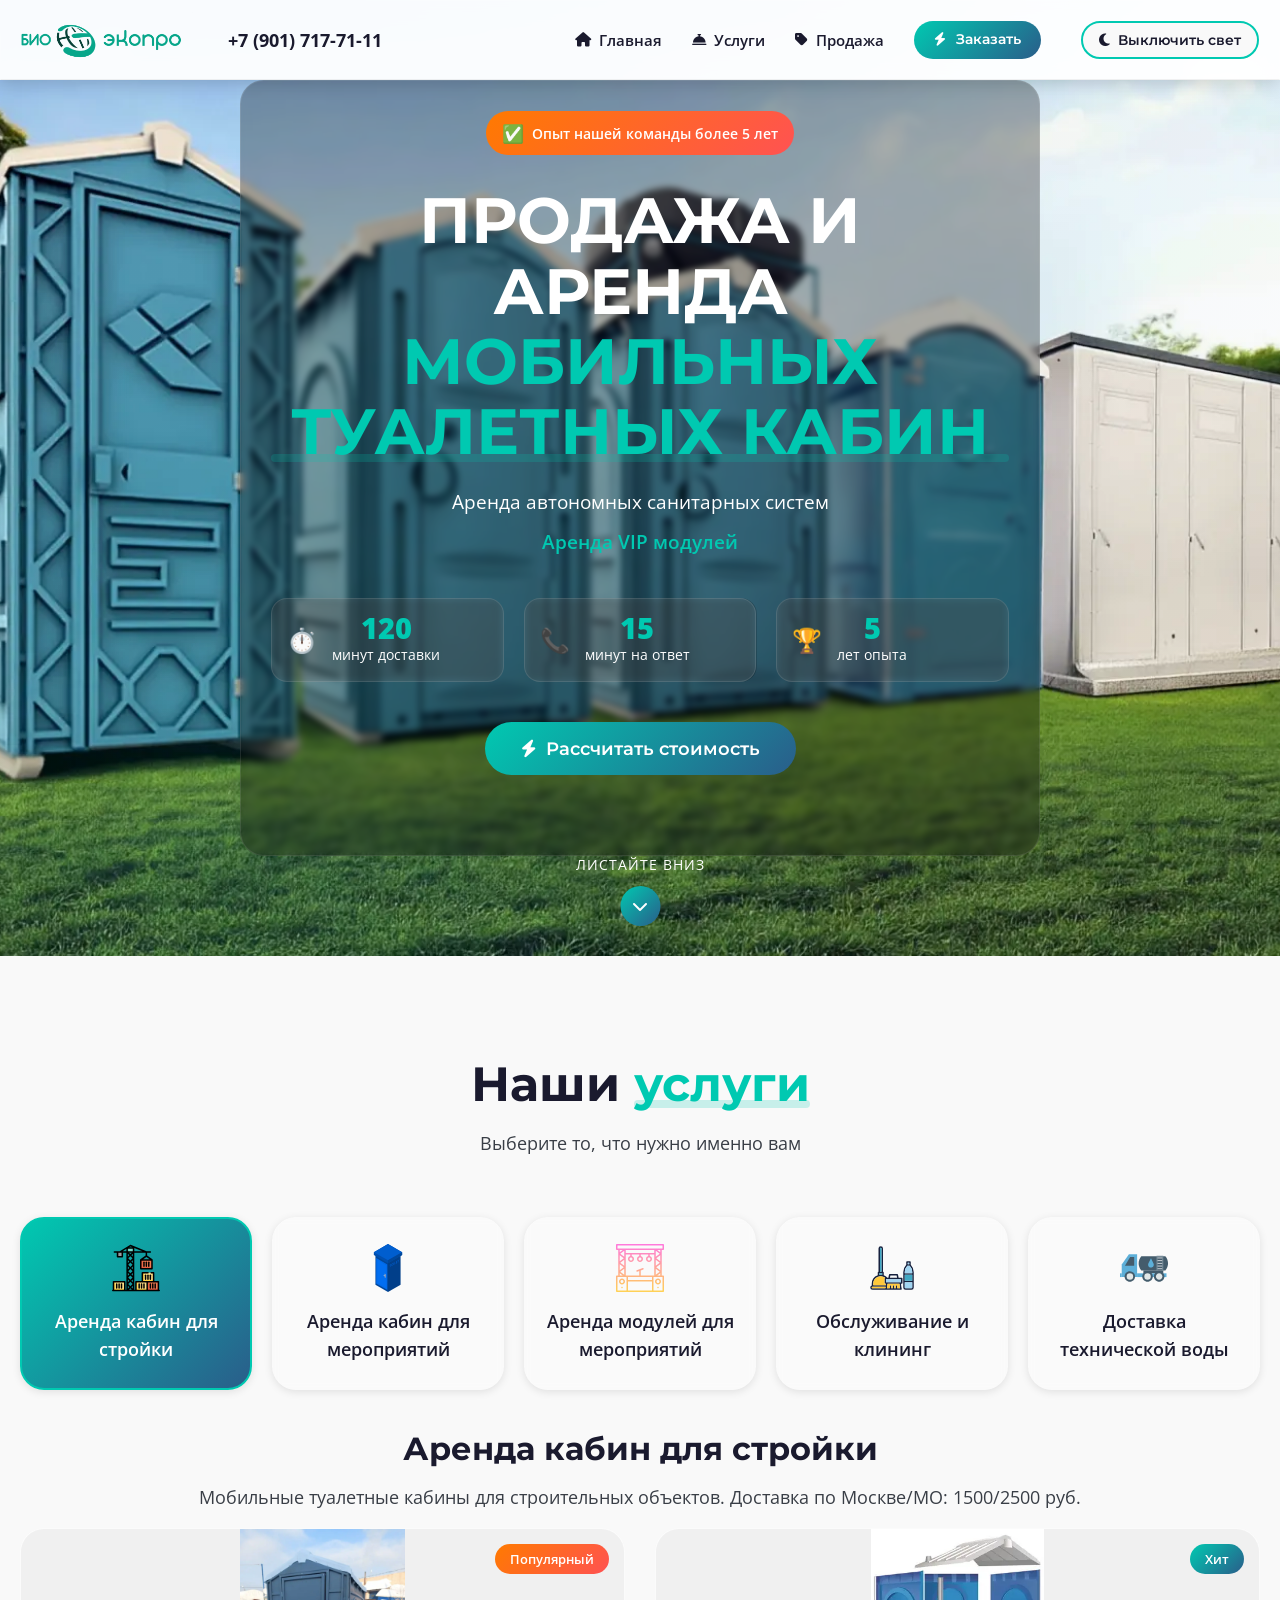
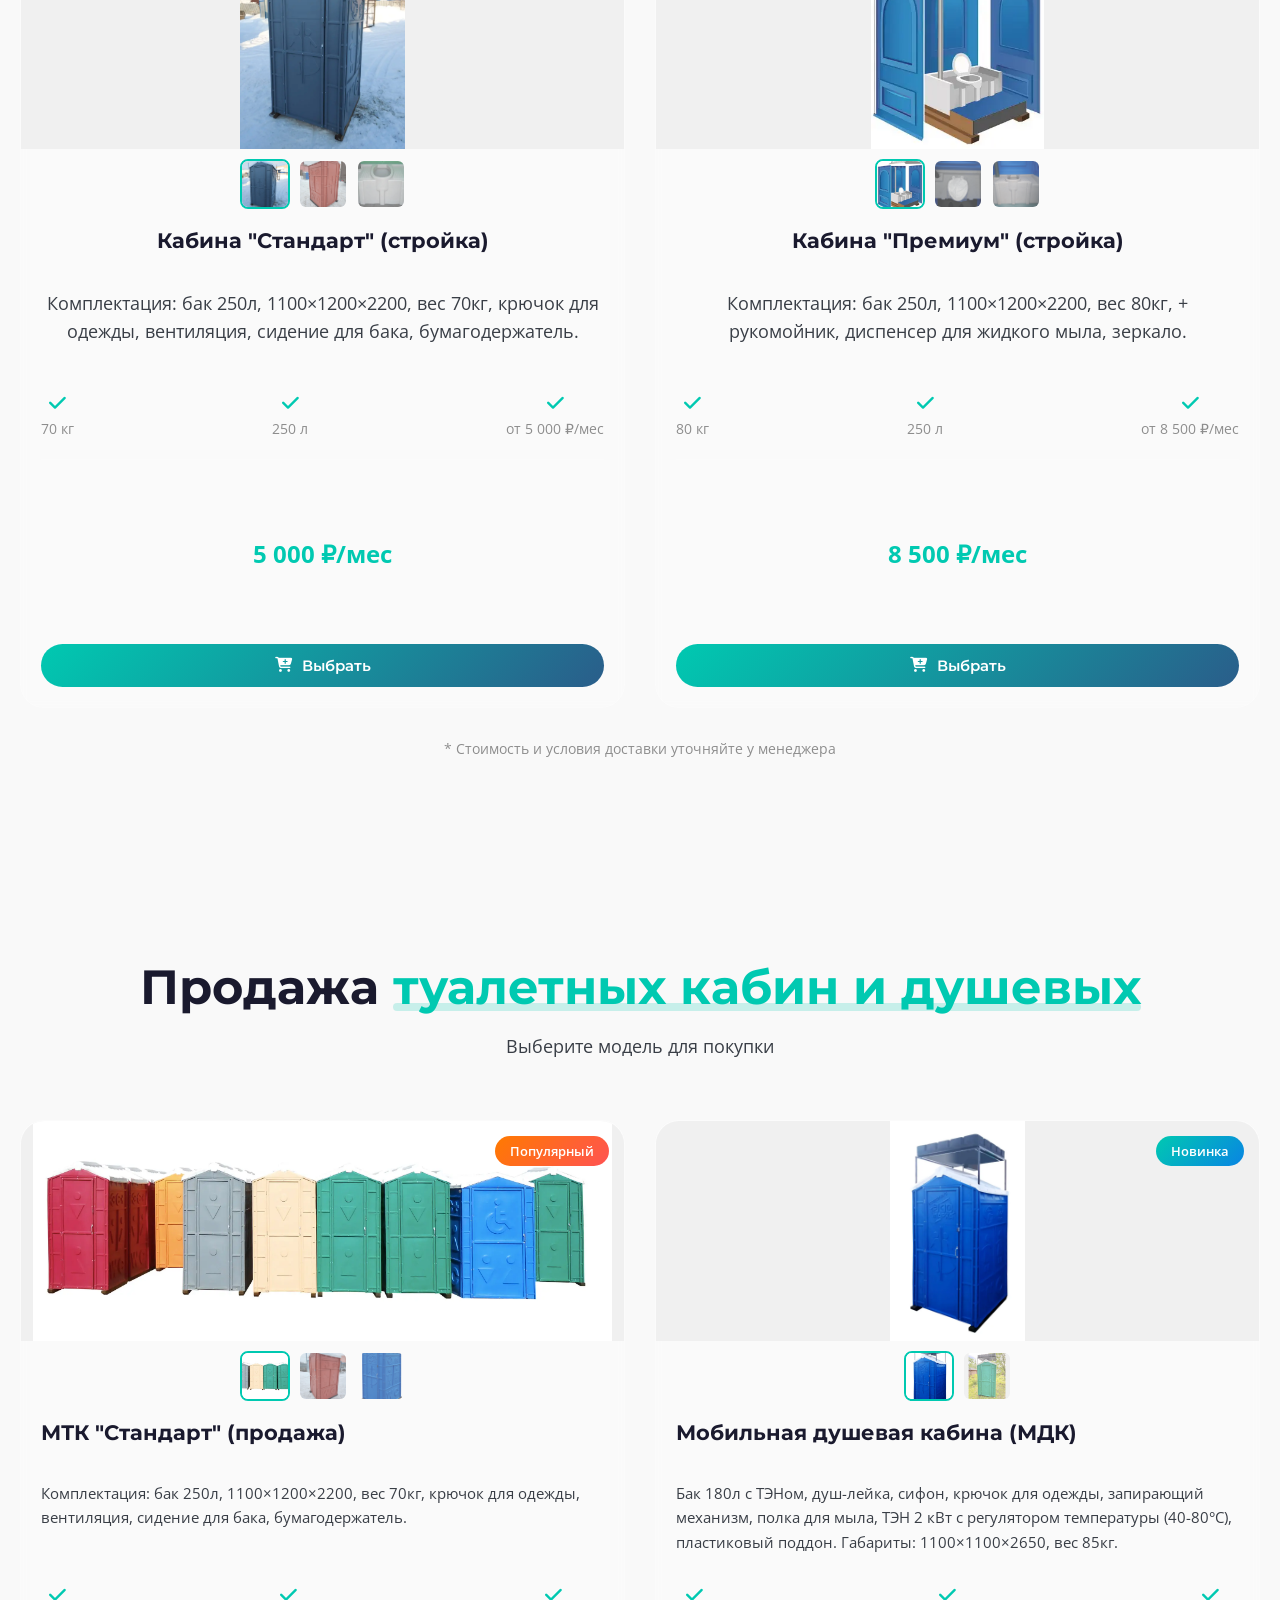
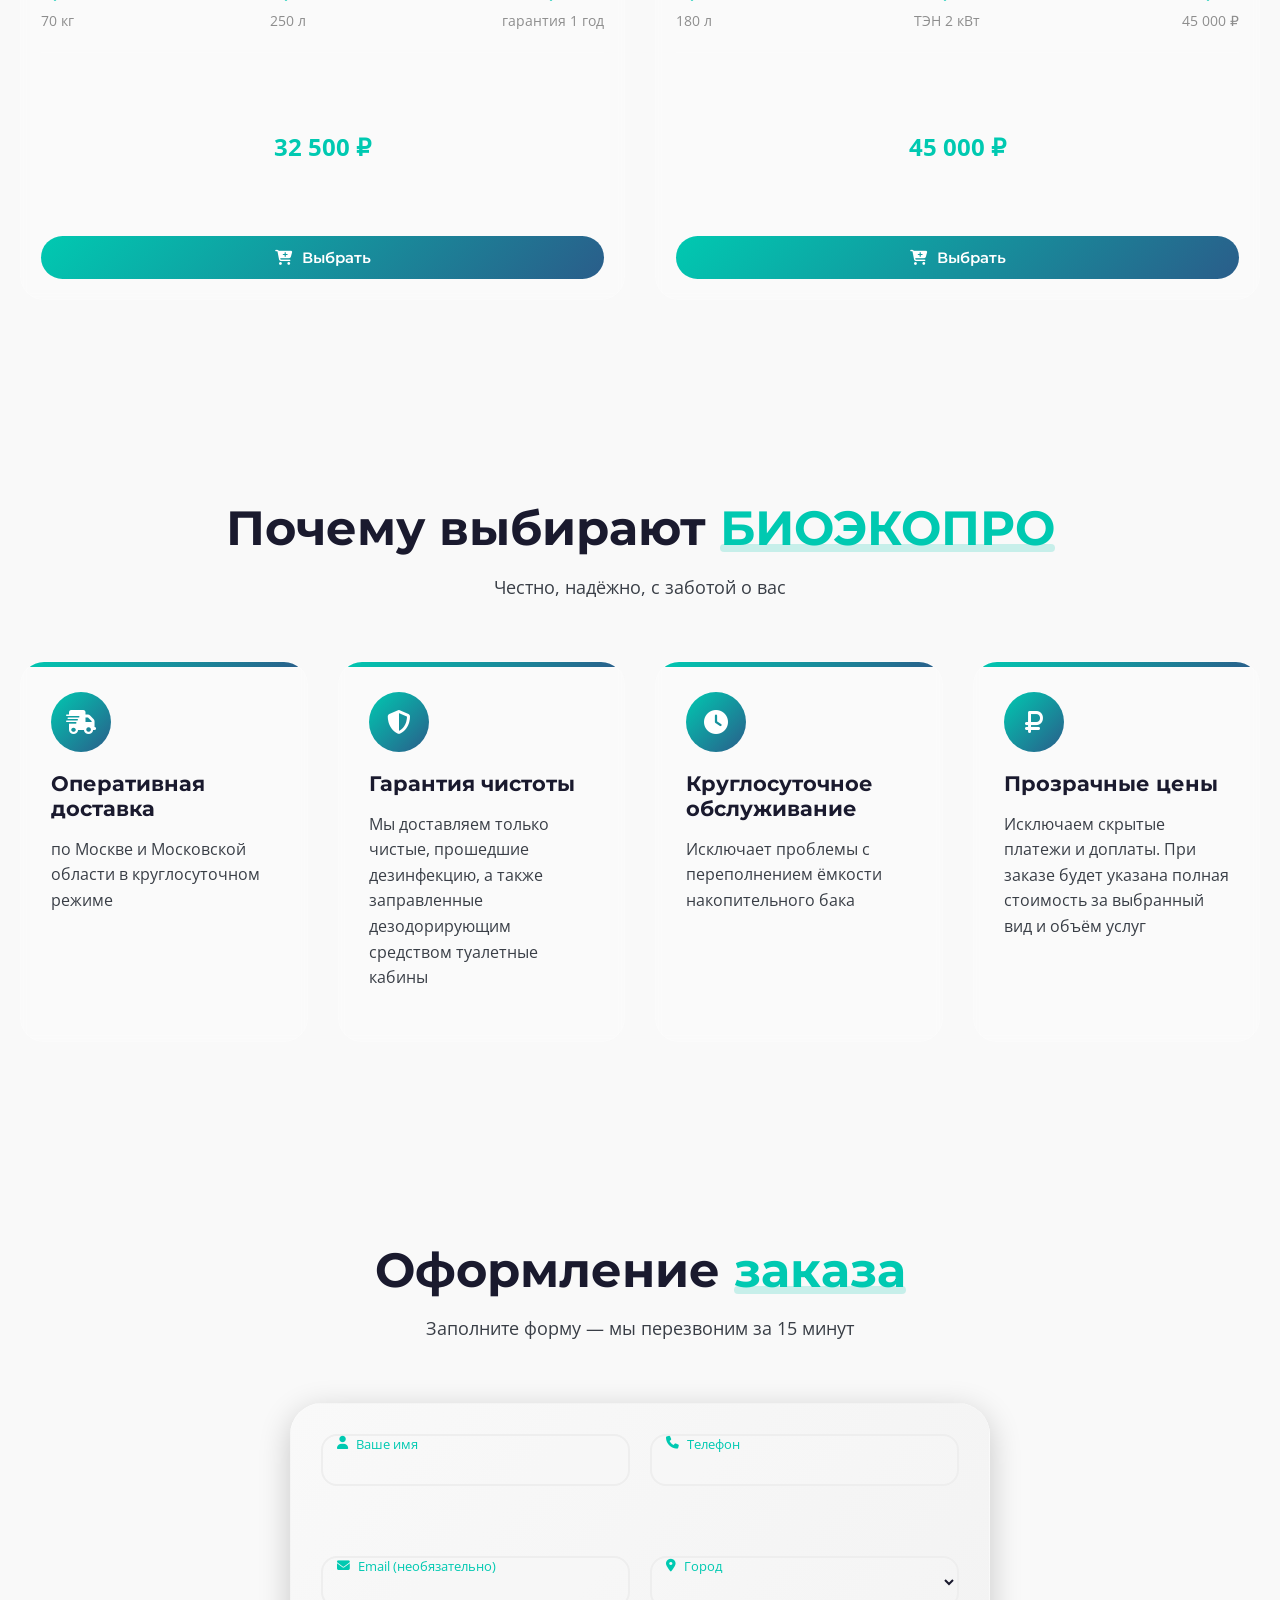
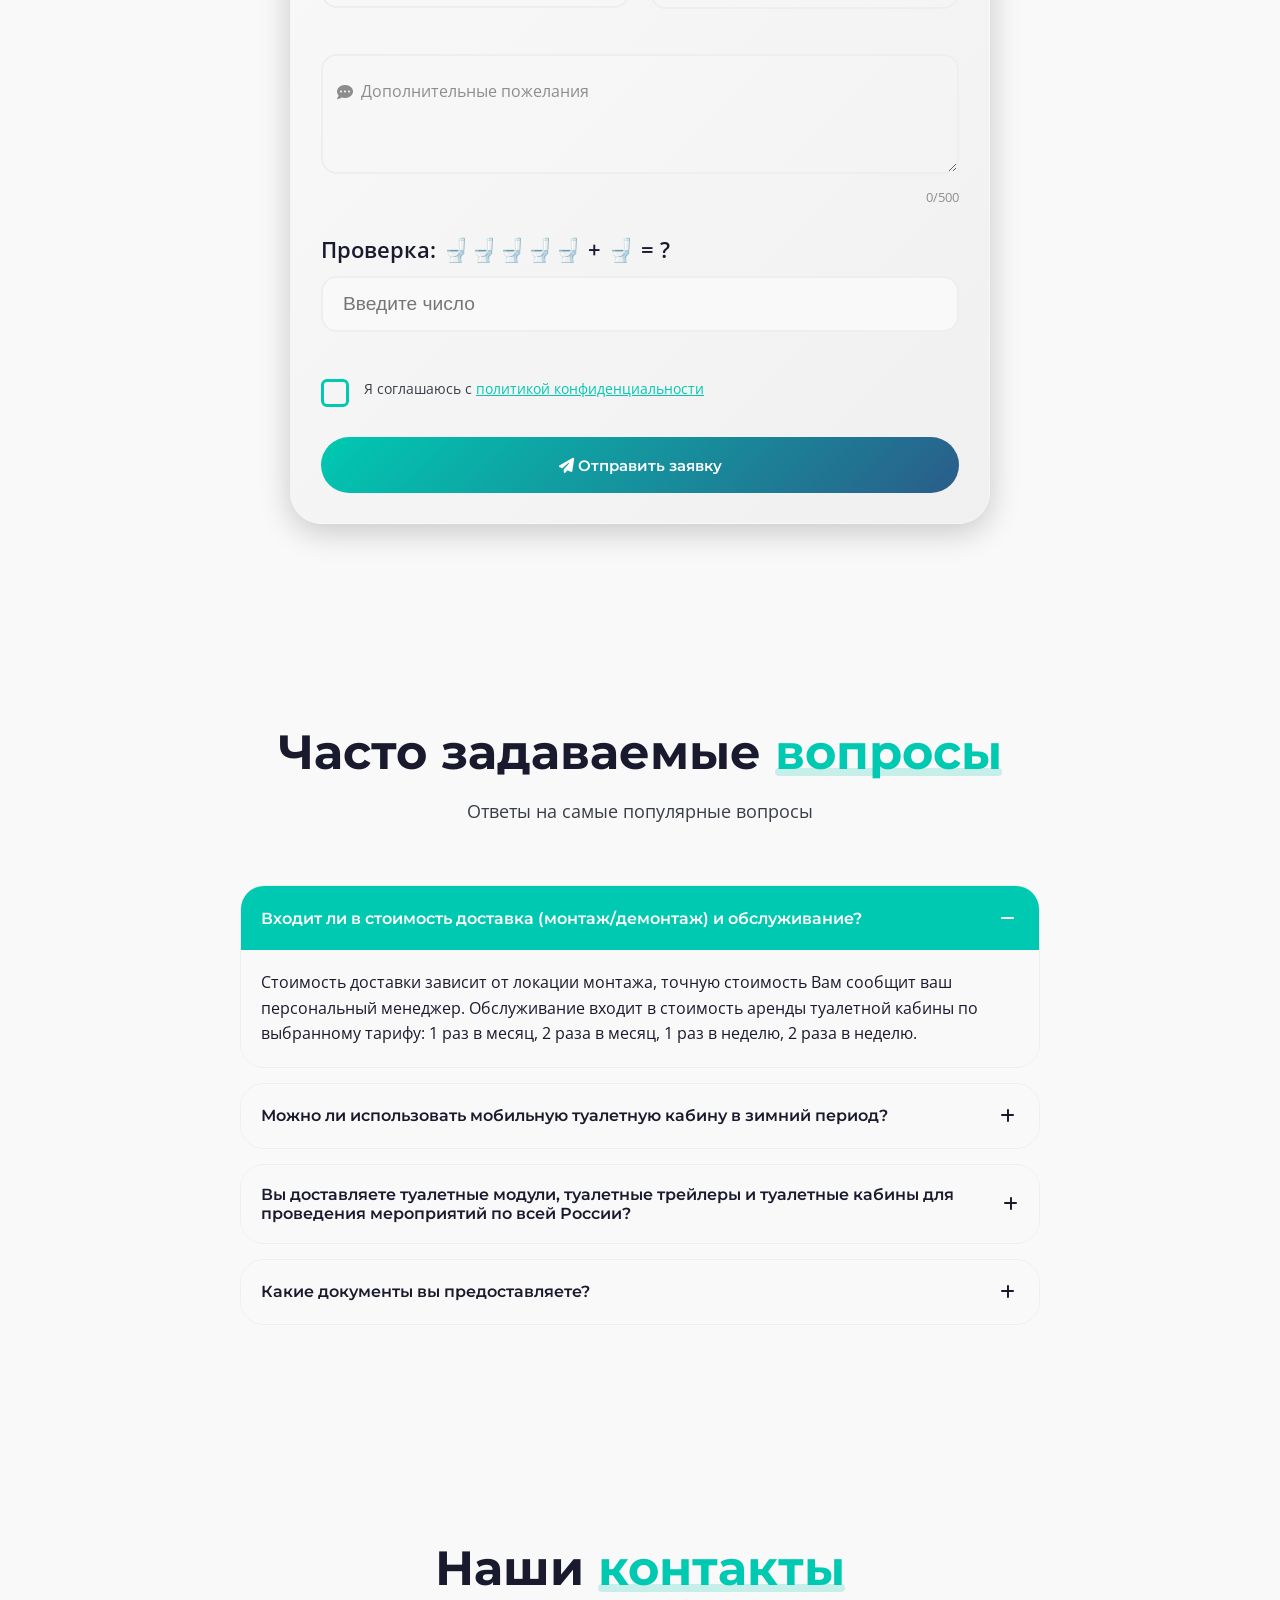
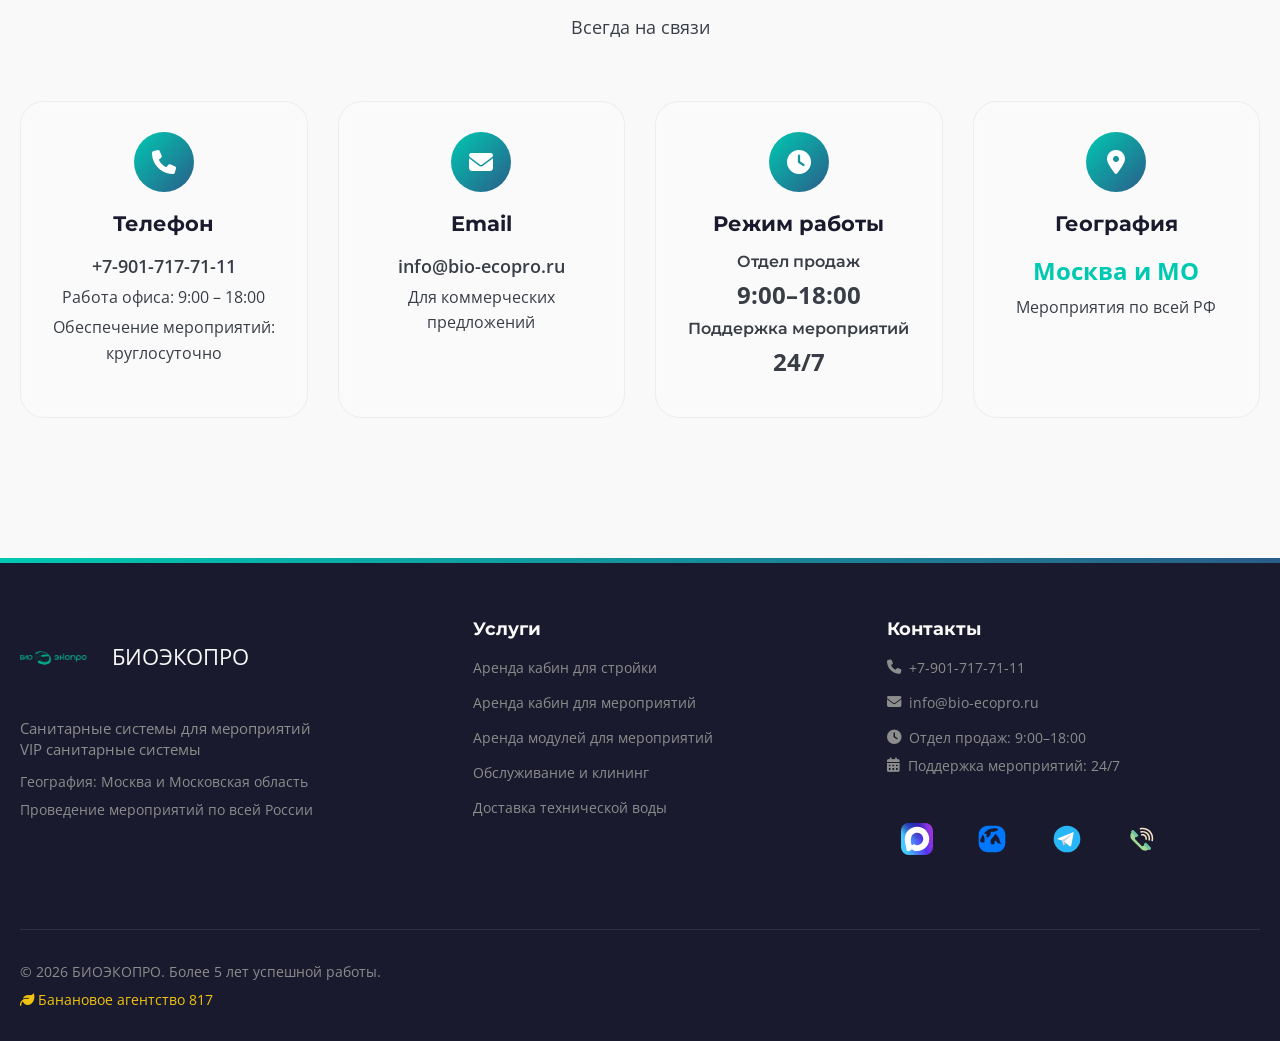
==== commit 1455bf94: "Update footer with VK button and various UI improvements Key features implemented: - Added VK social" ====
--- a/index.html
+++ b/index.html
@@ -494,6 +494,9 @@
     <a href="https://max.ru/chat/bioecopro" class="social-link" target="_blank" rel="noopener" aria-label="MAX">
         <img src="assets/icons/MAX.svg" alt="MAX" width="20" height="20">
     </a>
+    <a href="https://vk.com/bioecopro" class="social-link" target="_blank" rel="noopener" aria-label="ВКонтакте">
+        <img src="assets/icons/vk.svg" alt="ВКонтакте" width="20" height="20">
+    </a>
     <a href="https://t.me/bioecopro_bot" class="social-link" target="_blank" rel="noopener" aria-label="Telegram">
         <img src="assets/icons/telegram.svg" alt="Telegram" width="20" height="20">
     </a>
